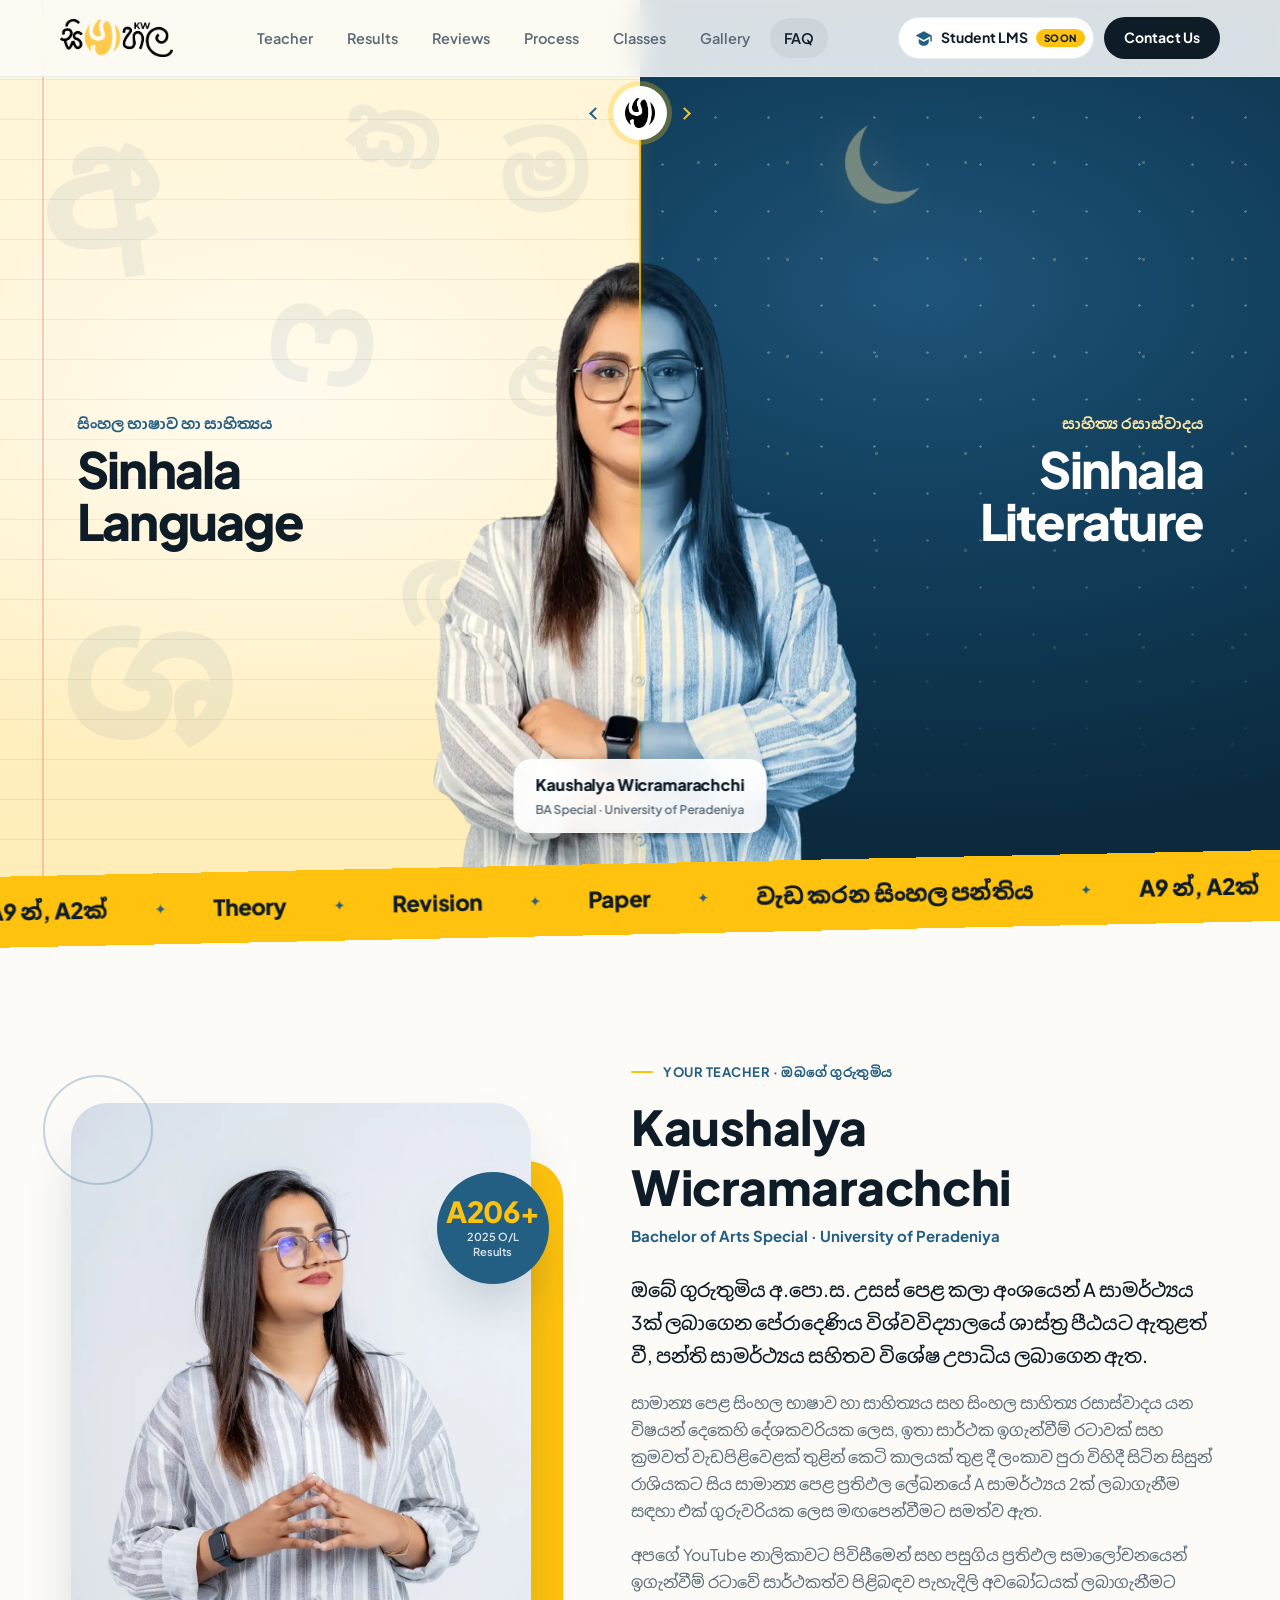
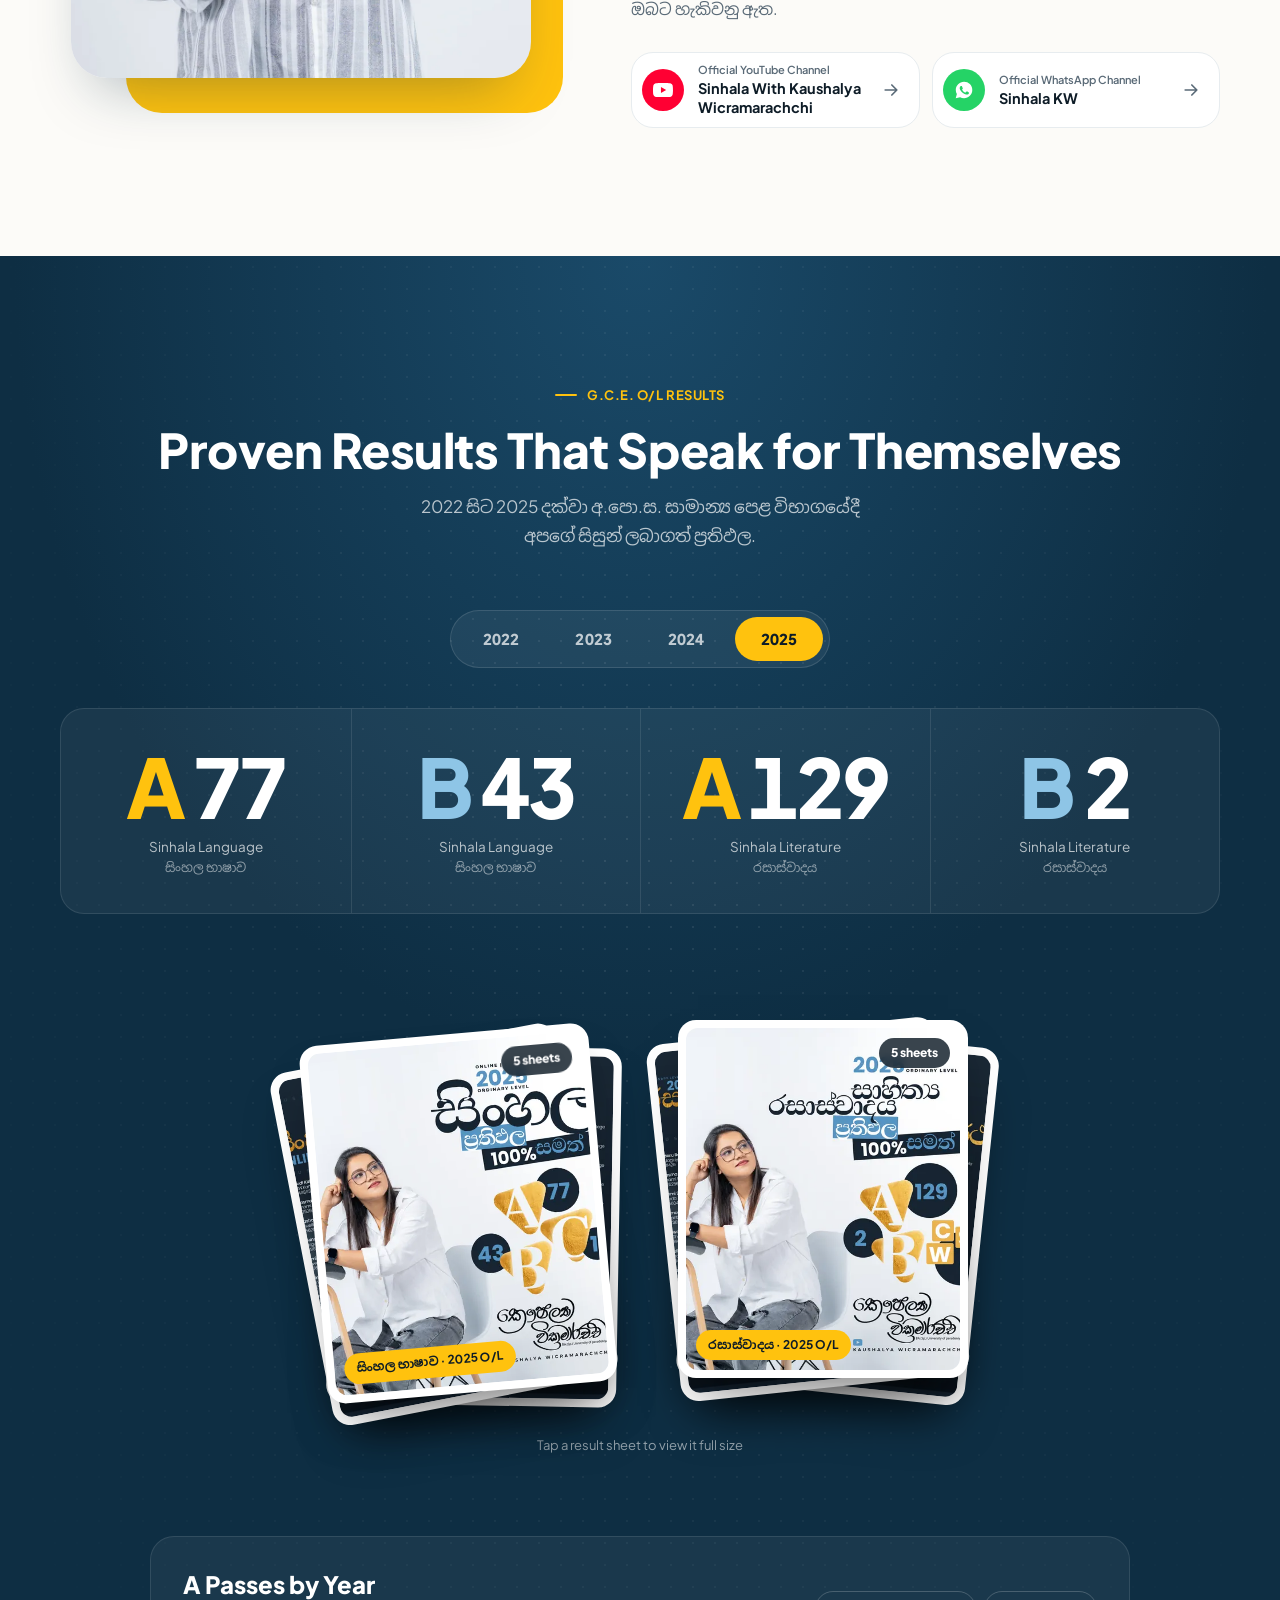
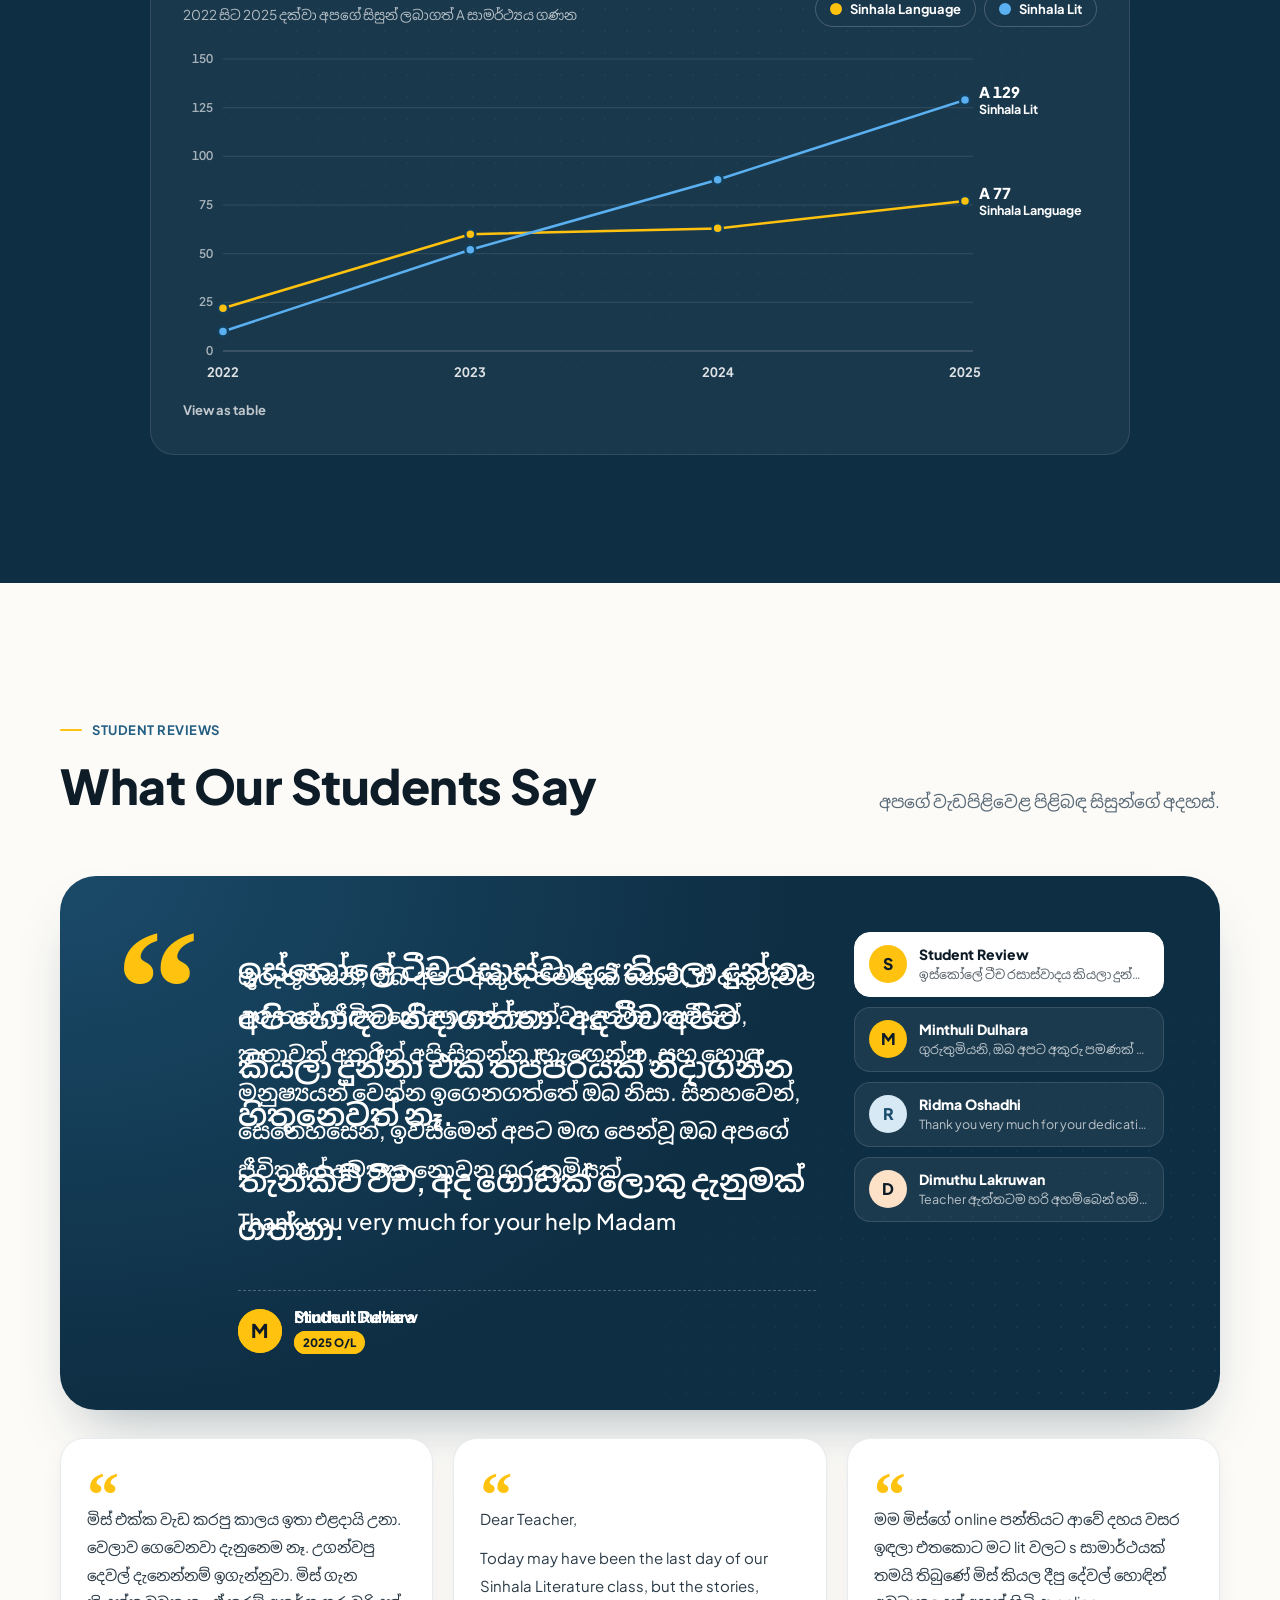
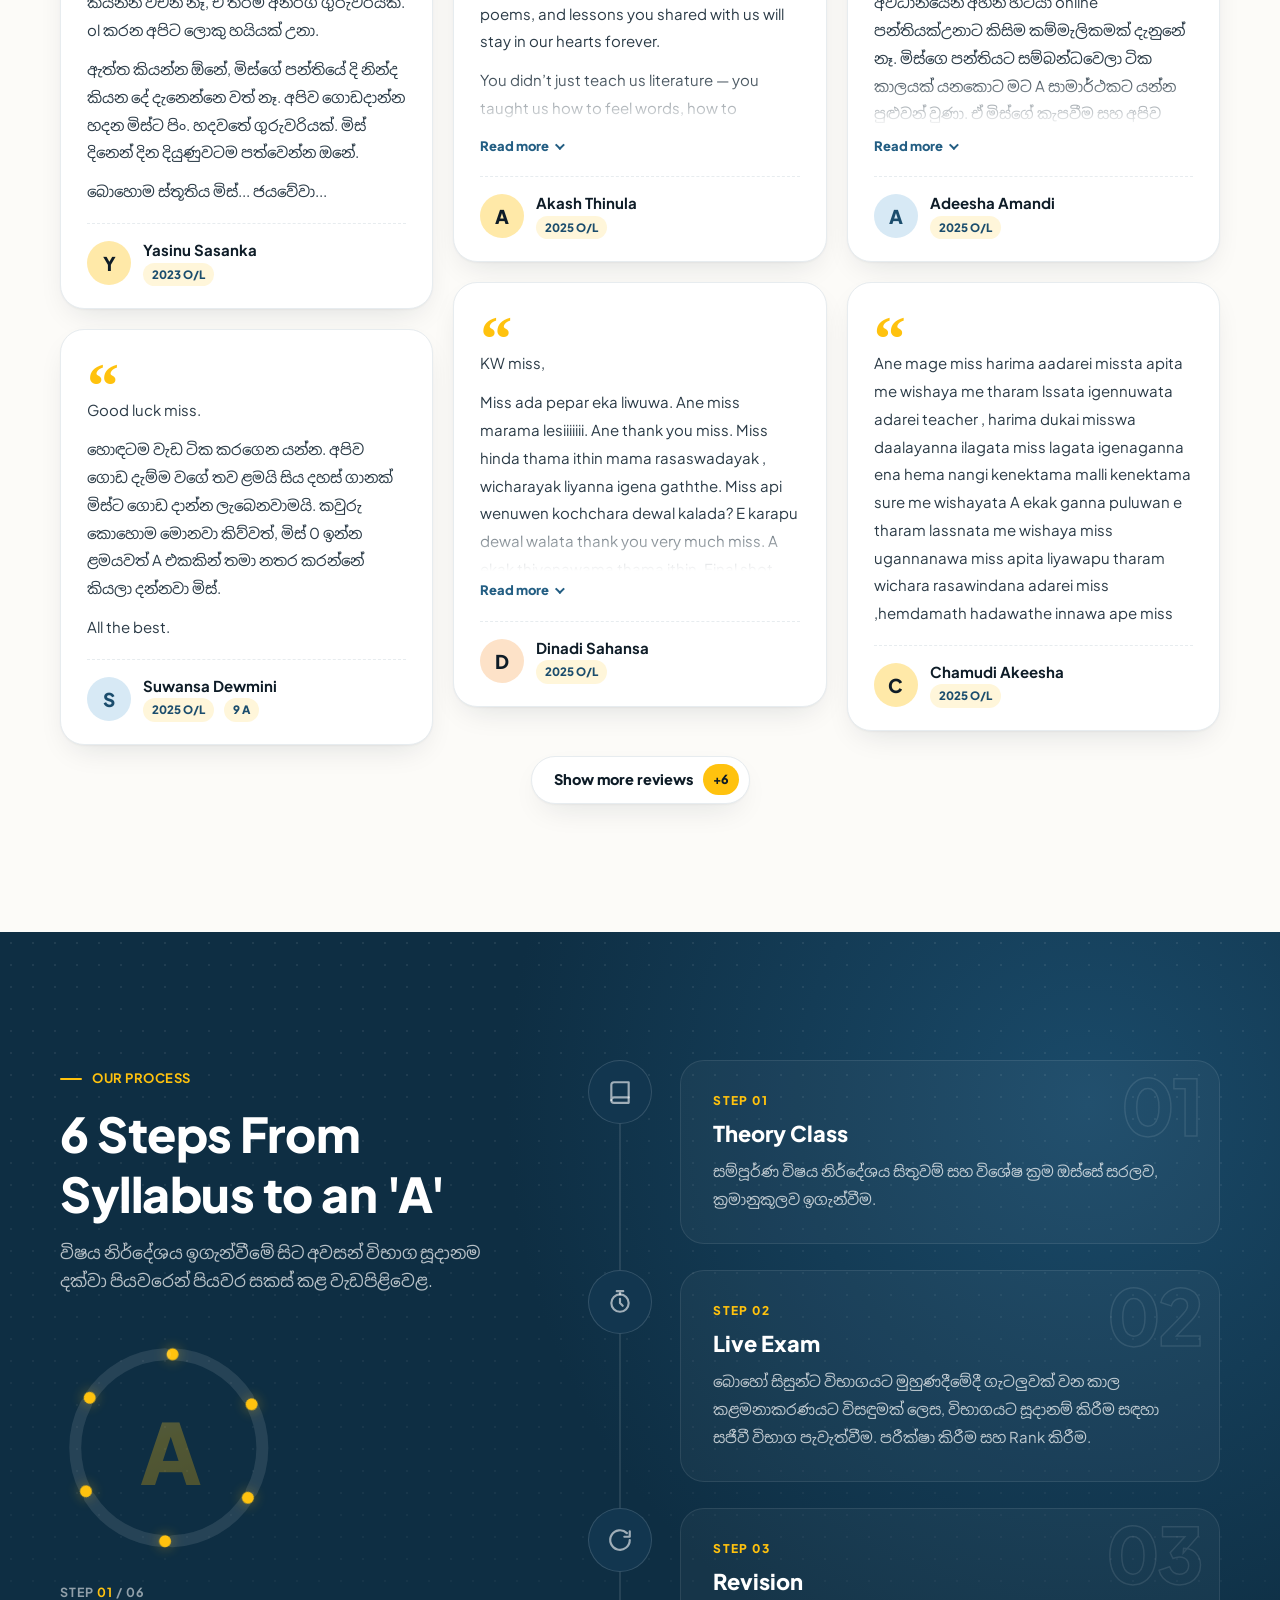
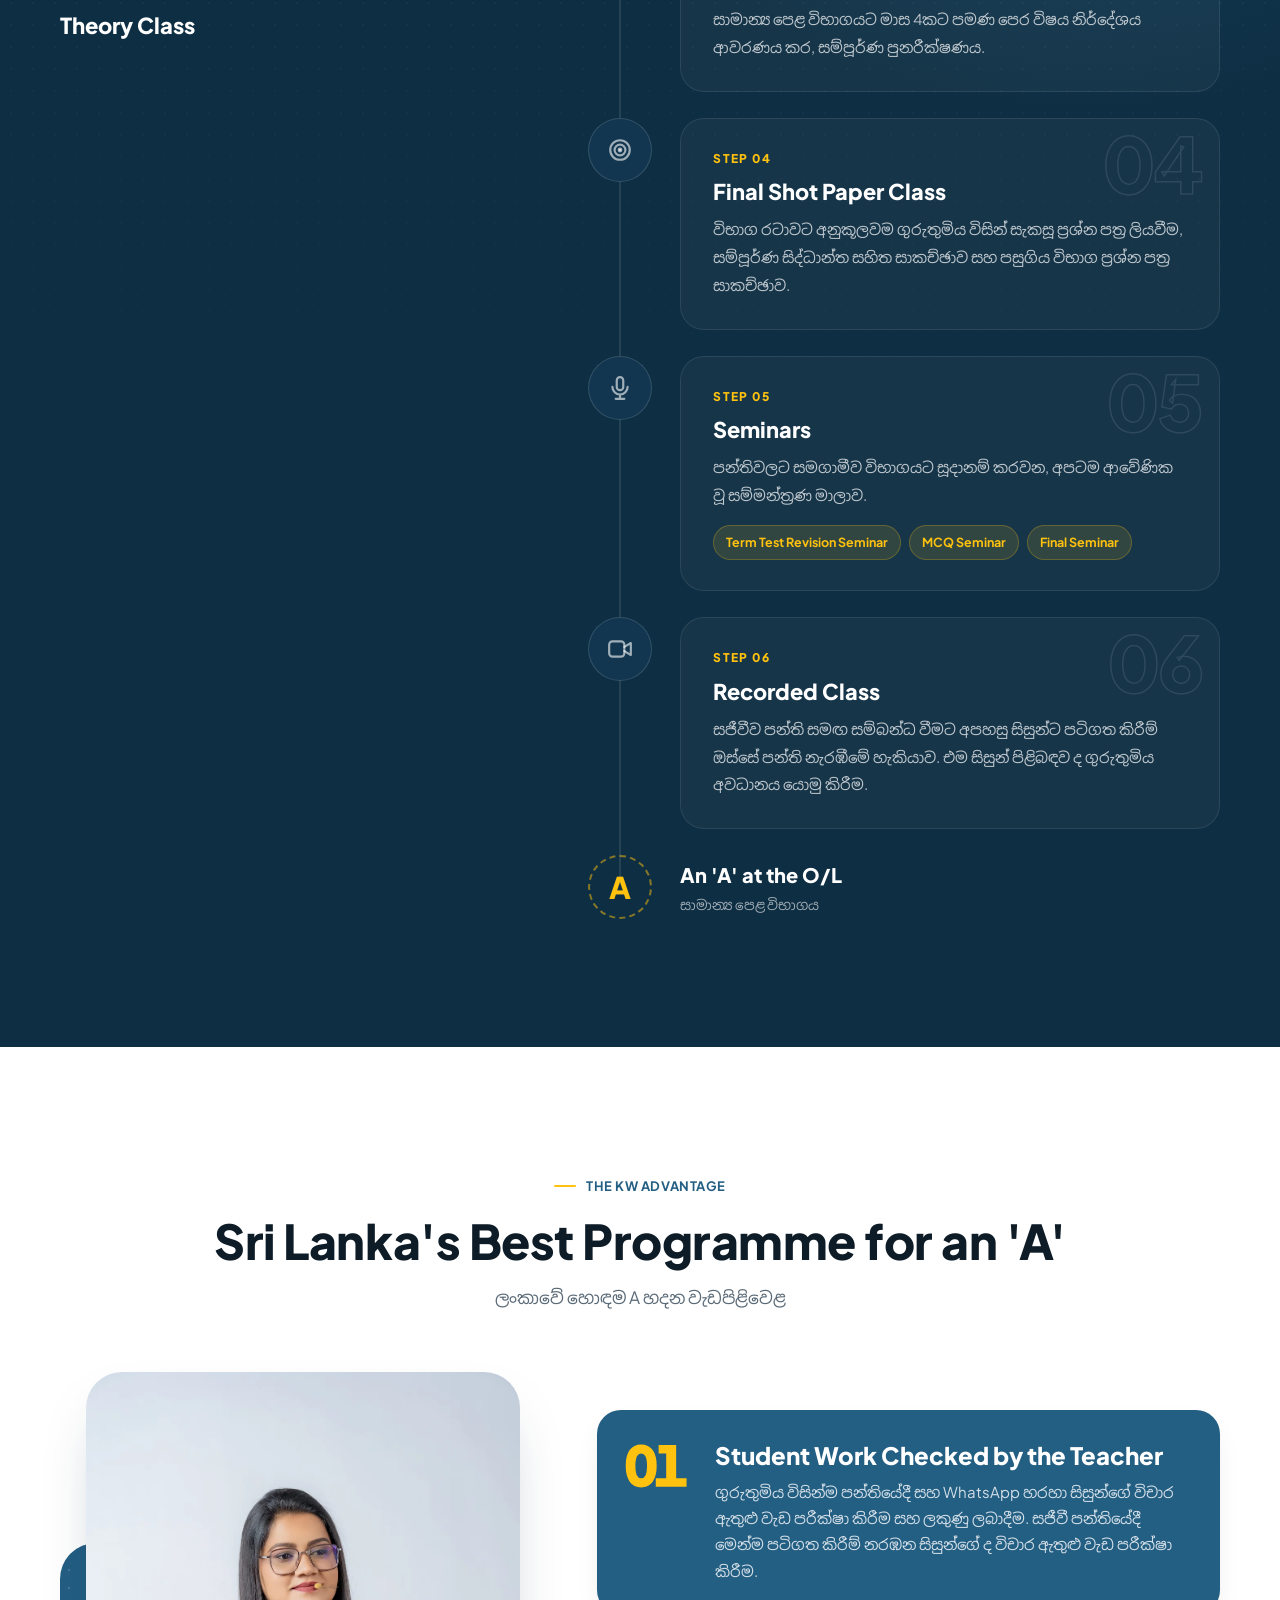
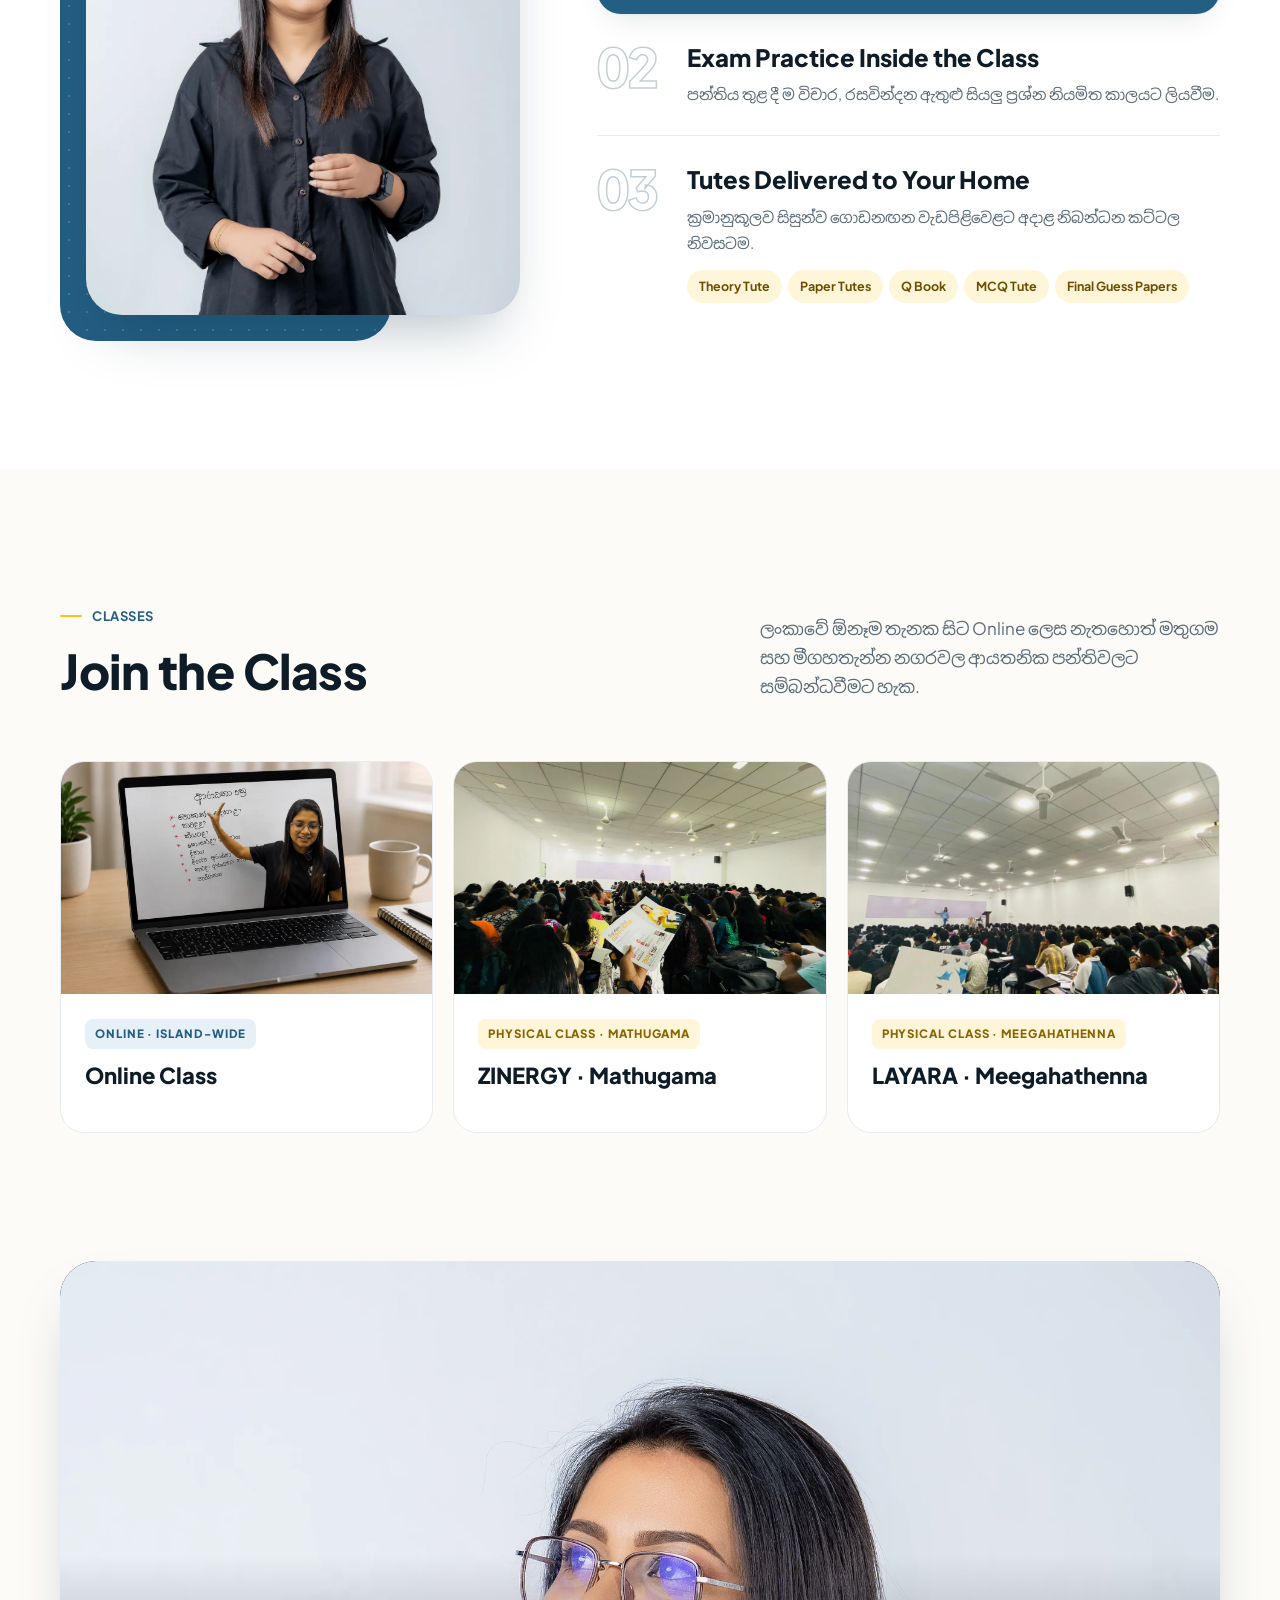
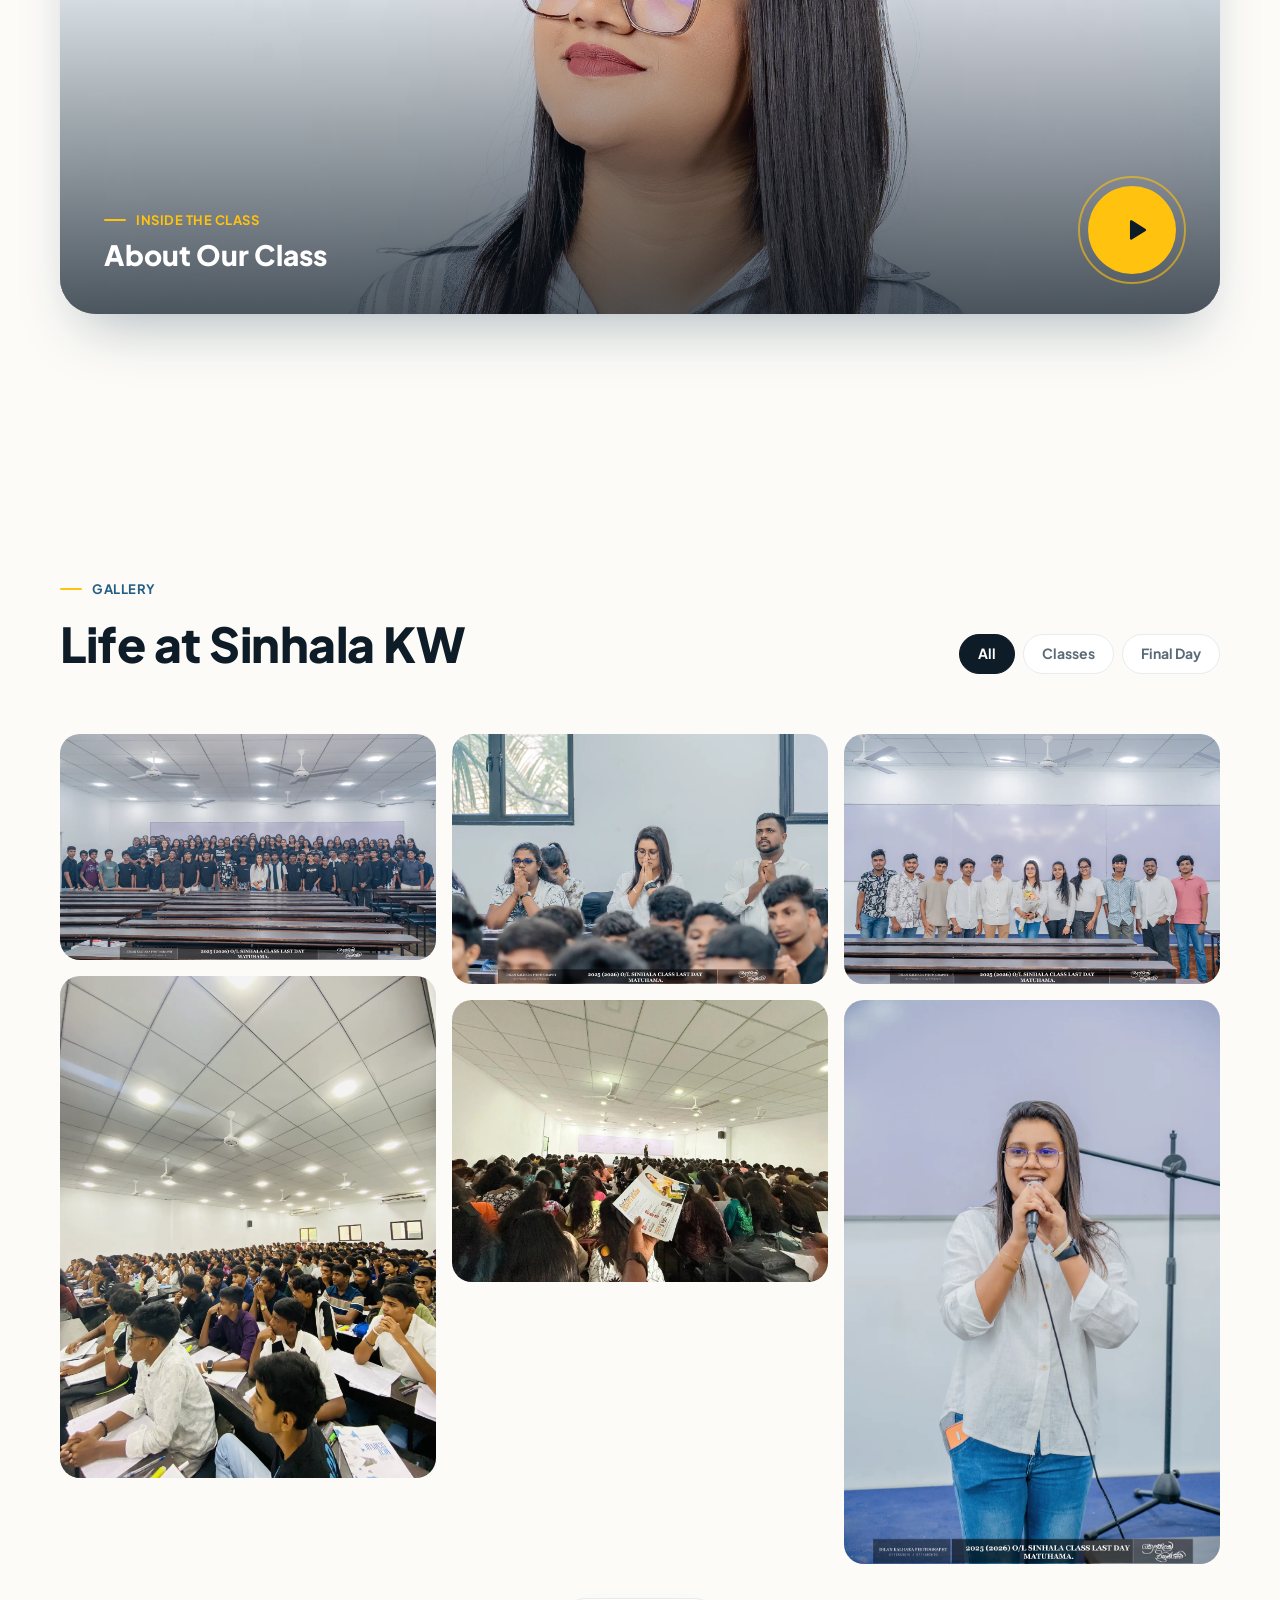
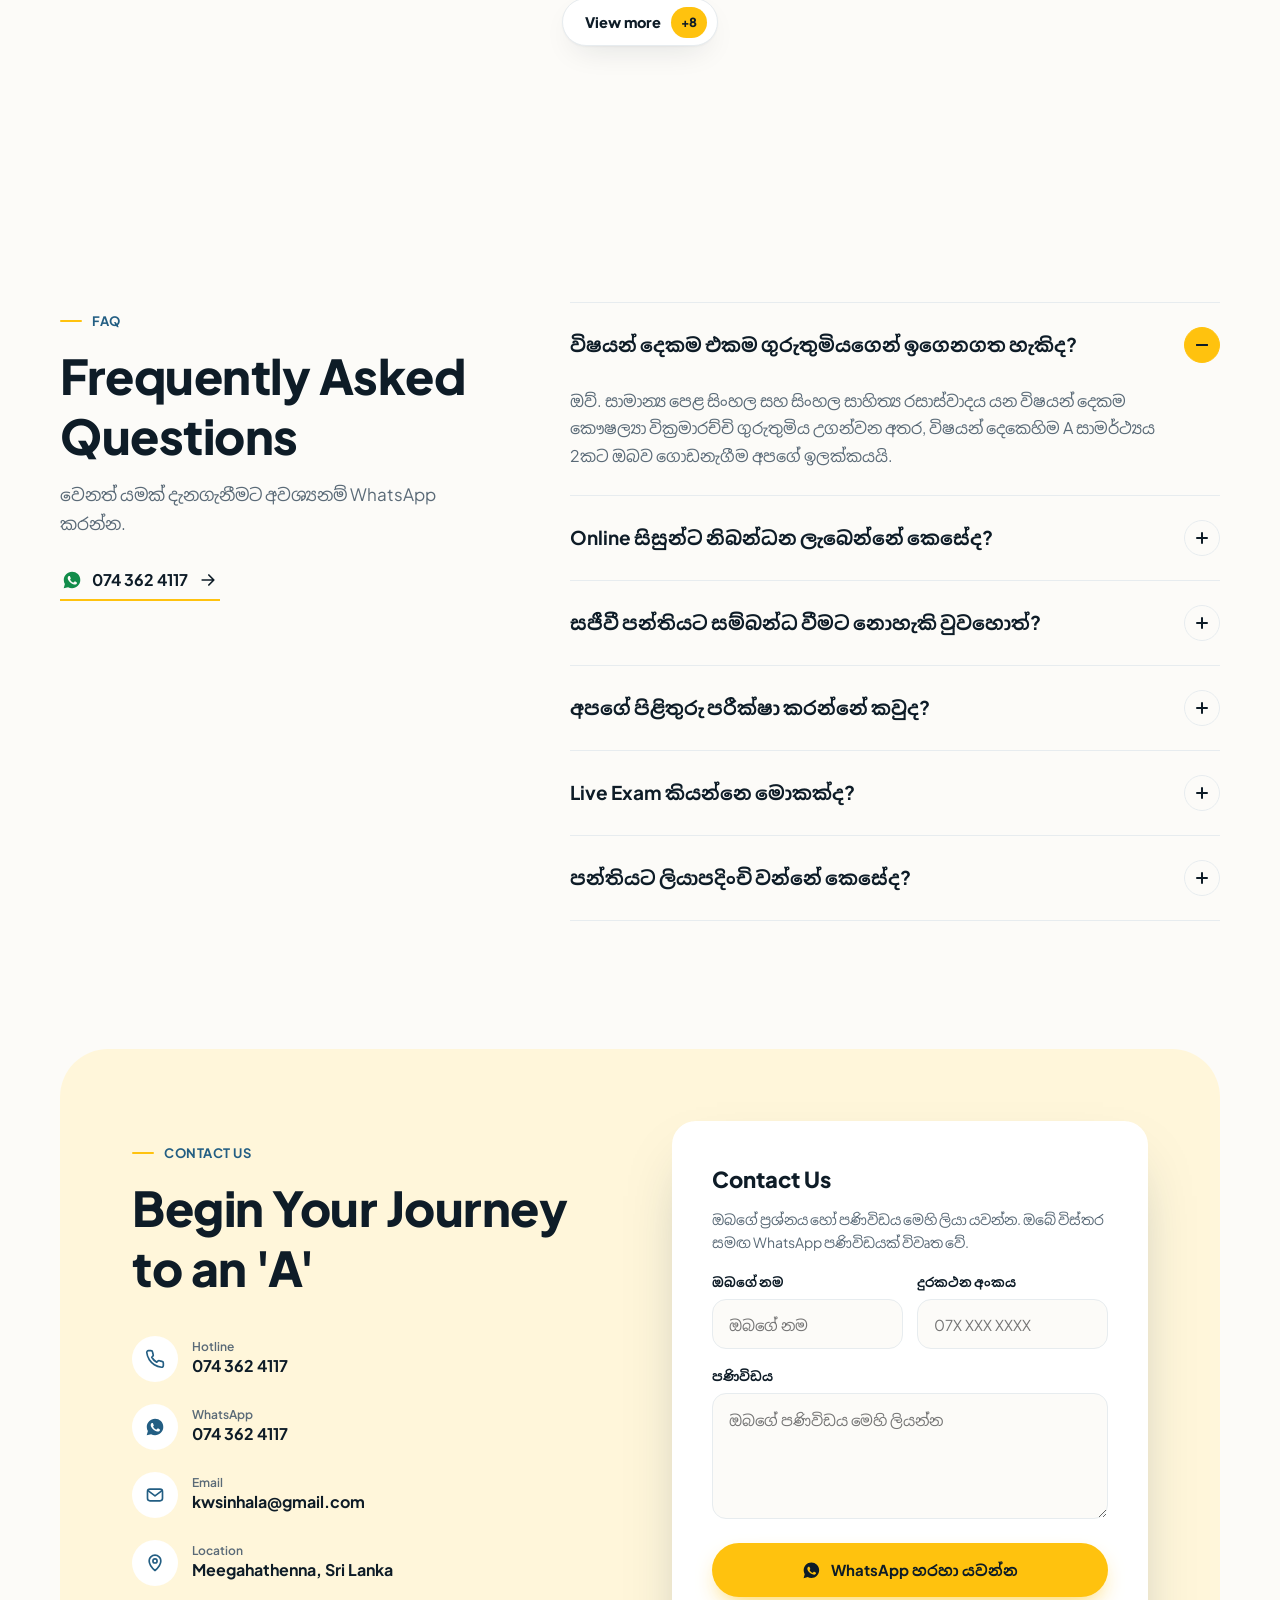
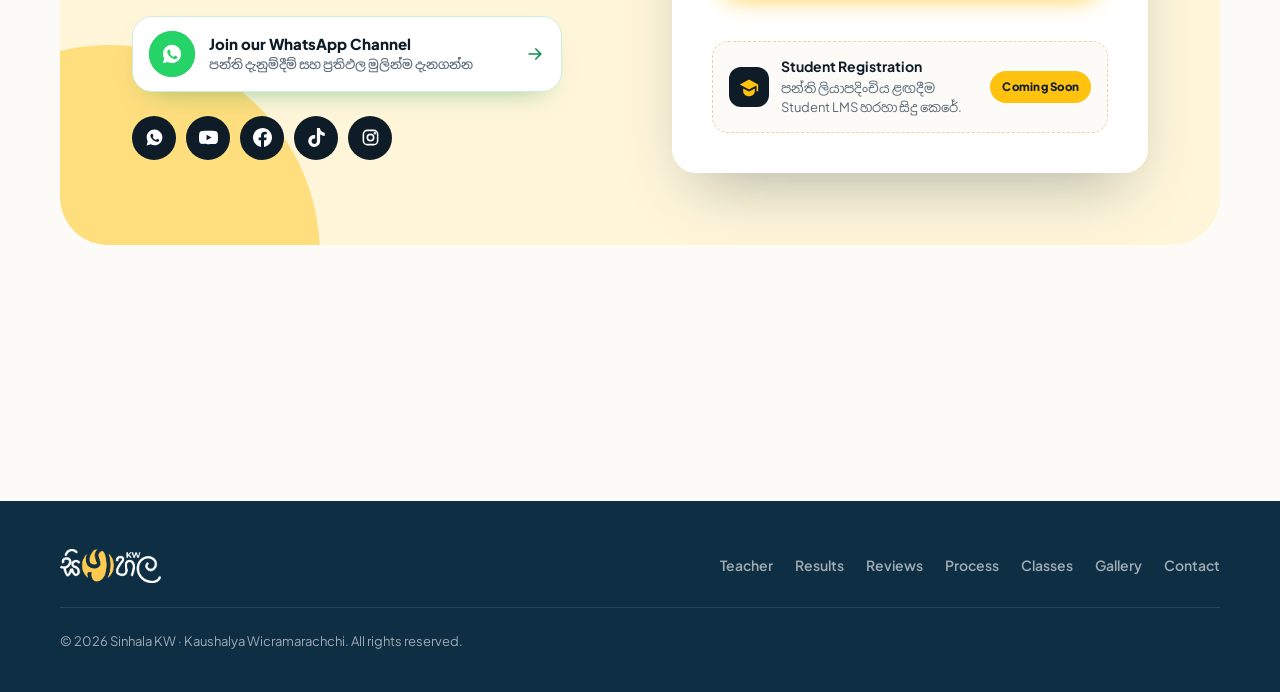
==== index.html @ ebb45afc "feat(about): YouTube and WhatsApp channel cards side by side" ====
<!DOCTYPE html>
<html lang="si">
<head>
  <meta charset="UTF-8">
  <meta name="viewport" content="width=device-width, initial-scale=1.0, viewport-fit=cover">
  <title>Sinhala KW | O/L Sinhala Language &amp; Literature · Kaushalya Wicramarachchi</title>
  <meta name="description" content="කෞෂල්‍යා වික්‍රමාරච්චි ගුරුතුමිය (BA Special, පේරාදෙණිය විශ්වවිද්‍යාලය) සමඟ සාමාන්‍ය පෙළ සිංහල භාෂාව හා සාහිත්‍යය සහ සිංහල සාහිත්‍ය රසාස්වාදය. වැඩ කරන සිංහල පන්තිය. Online, මතුගම සහ මීගහතැන්න.">
  <meta name="keywords" content="Sinhala KW, Kaushalya Wicramarachchi, O/L Sinhala, Sinhala Literature, සිංහල පන්ති, සාමාන්‍ය පෙළ සිංහල, සිංහල සාහිත්‍ය රසාස්වාදය, Online Sinhala class, Mathugama, Meegahathenna">
  <meta name="author" content="Kaushalya Wicramarachchi">
  <meta name="robots" content="index, follow, max-image-preview:large">
  <link rel="canonical" href="https://sinhalakw.lk/">
  <meta name="theme-color" content="#FFC20E">

  <!-- social sharing (Facebook, WhatsApp, LinkedIn, X) -->
  <meta property="og:type" content="website">
  <meta property="og:site_name" content="Sinhala KW">
  <meta property="og:locale" content="si_LK">
  <meta property="og:url" content="https://sinhalakw.lk/">
  <meta property="og:title" content="Sinhala KW | O/L Sinhala Language &amp; Literature">
  <meta property="og:description" content="සාමාන්‍ය පෙළ සිංහල භාෂාව හා සාහිත්‍යය සහ සිංහල සාහිත්‍ය රසාස්වාදය, එකම ගුරුතුමියකගෙන්. කෞෂල්‍යා වික්‍රමාරච්චි සමඟ වැඩ කරන සිංහල පන්තිය. Online, මතුගම සහ මීගහතැන්න.">
  <meta property="og:image" content="https://sinhalakw.lk/assets/og-image.jpg">
  <meta property="og:image:width" content="1200">
  <meta property="og:image:height" content="630">
  <meta property="og:image:alt" content="Kaushalya Wicramarachchi: Sinhala Language and Sinhala Literature, Sinhala KW">
  <meta name="twitter:card" content="summary_large_image">
  <meta name="twitter:title" content="Sinhala KW | O/L Sinhala Language &amp; Literature">
  <meta name="twitter:description" content="O/L Sinhala Language and Sinhala Literature with Kaushalya Wicramarachchi. Online, Mathugama and Meegahathenna.">
  <meta name="twitter:image" content="https://sinhalakw.lk/assets/og-image.jpg">

  <link rel="icon" type="image/png" sizes="32x32" href="assets/favicon-32.png">
  <link rel="icon" type="image/png" sizes="192x192" href="assets/favicon-192.png">
  <link rel="apple-touch-icon" href="assets/apple-touch-icon.png">

  <script type="application/ld+json">
  {
    "@context": "https://schema.org",
    "@graph": [
      {
        "@type": "EducationalOrganization",
        "@id": "https://sinhalakw.lk/#org",
        "name": "Sinhala KW",
        "alternateName": "සිංහල KW",
        "url": "https://sinhalakw.lk/",
        "logo": "https://sinhalakw.lk/assets/favicon-192.png",
        "image": "https://sinhalakw.lk/assets/og-image.jpg",
        "description": "G.C.E. O/L Sinhala Language & Literature and Sinhala Literature classes with Kaushalya Wicramarachchi. Online island-wide, and physical classes in Mathugama and Meegahathenna.",
        "telephone": "+94743624117",
        "email": "kwsinhala@gmail.com",
        "address": { "@type": "PostalAddress", "addressLocality": "Meegahathenna", "addressCountry": "LK" },
        "areaServed": "LK",
        "founder": { "@id": "https://sinhalakw.lk/#teacher" },
        "sameAs": [
          "https://youtube.com/@kaushalyawicramarachchi",
          "https://www.facebook.com/kaushalyawicramarachchisinhala",
          "https://www.tiktok.com/@kw_sinhala",
          "https://www.instagram.com/kaushalya_wicramarachchi_sin",
          "https://whatsapp.com/channel/0029VajTCfCADTOA3ZcOol3W"
        ]
      },
      {
        "@type": "Person",
        "@id": "https://sinhalakw.lk/#teacher",
        "name": "Kaushalya Wicramarachchi",
        "alternateName": "කෞෂල්‍යා වික්‍රමාරච්චි",
        "jobTitle": "Sinhala teacher",
        "alumniOf": { "@type": "CollegeOrUniversity", "name": "University of Peradeniya" },
        "worksFor": { "@id": "https://sinhalakw.lk/#org" },
        "image": "https://sinhalakw.lk/assets/optimized/teacher/teacher_about.webp"
      },
      {
        "@type": "WebSite",
        "@id": "https://sinhalakw.lk/#site",
        "url": "https://sinhalakw.lk/",
        "name": "Sinhala KW",
        "inLanguage": "si",
        "publisher": { "@id": "https://sinhalakw.lk/#org" }
      }
    ]
  }
  </script>

  <link rel="preconnect" href="https://fonts.googleapis.com">
  <link rel="preconnect" href="https://fonts.gstatic.com" crossorigin>
  <link href="https://fonts.googleapis.com/css2?family=Noto+Sans+Sinhala:wght@400;500;600;700;800;900&family=Plus+Jakarta+Sans:wght@400;500;600;700;800&display=swap" rel="stylesheet">
  <link rel="preload" as="image" href="assets/optimized/teacher/hero_split_lang.webp" imagesrcset="assets/optimized/teacher/hero_split_lang_540.webp 540w, assets/optimized/teacher/hero_split_lang.webp 829w" imagesizes="(max-width: 1080px) 62vw, 30vw">
  <link rel="stylesheet" href="css/styles.css">
  <script>document.documentElement.classList.add('js');</script>
</head>
<body class="hero-v2">

  <!-- Icon sprite -->
  <svg width="0" height="0" style="position:absolute" aria-hidden="true">
    <symbol id="i-wa" viewBox="0 0 24 24"><path fill="currentColor" d="M12.04 2C6.58 2 2.13 6.45 2.13 11.91c0 1.75.46 3.45 1.32 4.95L2.05 22l5.25-1.38a9.9 9.9 0 0 0 4.74 1.21c5.46 0 9.91-4.45 9.91-9.91 0-2.65-1.03-5.14-2.9-7.01A9.82 9.82 0 0 0 12.04 2Zm5.8 14.13c-.24.68-1.42 1.3-1.95 1.34-.5.05-.97.23-3.27-.68-2.77-1.09-4.52-3.92-4.66-4.1-.13-.18-1.11-1.48-1.11-2.82 0-1.34.7-2 .95-2.28.25-.27.54-.34.72-.34h.52c.17 0 .4-.06.62.48.24.56.79 1.92.86 2.06.07.14.11.3.02.48-.09.18-.14.3-.27.46-.14.16-.29.36-.41.48-.14.14-.28.29-.12.56.16.27.71 1.17 1.52 1.9 1.05.93 1.93 1.22 2.2 1.36.27.14.43.11.59-.07.16-.18.68-.79.86-1.07.18-.27.36-.23.61-.14.25.09 1.59.75 1.86.89.27.14.45.2.52.32.07.11.07.66-.17 1.33Z"/></symbol>
    <symbol id="i-yt" viewBox="0 0 24 24"><path fill="currentColor" d="M23.5 6.19a3.02 3.02 0 0 0-2.12-2.14C19.5 3.55 12 3.55 12 3.55s-7.5 0-9.38.5A3.02 3.02 0 0 0 .5 6.19C0 8.07 0 12 0 12s0 3.93.5 5.81a3.02 3.02 0 0 0 2.12 2.14c1.88.5 9.38.5 9.38.5s7.5 0 9.38-.5a3.02 3.02 0 0 0 2.12-2.14C24 15.93 24 12 24 12s0-3.93-.5-5.81ZM9.55 15.57V8.43L15.82 12l-6.27 3.57Z"/></symbol>
    <symbol id="i-fb" viewBox="0 0 24 24"><path fill="currentColor" d="M24 12.07C24 5.45 18.63.07 12 .07S0 5.45 0 12.07c0 5.99 4.39 10.95 10.13 11.85v-8.38H7.08v-3.47h3.05V9.43c0-3.01 1.79-4.67 4.53-4.67 1.31 0 2.69.24 2.69.24v2.95h-1.51c-1.49 0-1.96.93-1.96 1.87v2.25h3.33l-.53 3.47h-2.8v8.38C19.61 23.03 24 18.06 24 12.07Z"/></symbol>
    <symbol id="i-tt" viewBox="0 0 24 24"><path fill="currentColor" d="M12.53.02c1.31-.02 2.61-.01 3.91-.02.08 1.53.63 3.09 1.75 4.17 1.12 1.11 2.7 1.62 4.24 1.79v4.03a10.7 10.7 0 0 1-5.82-1.9c-.01 2.92.01 5.84-.02 8.75a7.64 7.64 0 0 1-1.35 3.94 7.45 7.45 0 0 1-5.91 3.21 7.29 7.29 0 0 1-4.08-1.03 7.55 7.55 0 0 1-3.65-5.71c-.02-.5-.03-1-.01-1.49a7.53 7.53 0 0 1 8.73-6.68c.02 1.48-.04 2.96-.04 4.44a3.43 3.43 0 0 0-4.38 2.12c-.21.51-.24 1.07-.14 1.61a3.44 3.44 0 0 0 6.27 1.26c.19-.33.4-.67.41-1.06.1-1.79.06-3.57.07-5.36.01-4.03-.01-8.05.02-12.07Z"/></symbol>
    <symbol id="i-ig" viewBox="0 0 24 24"><g fill="none" stroke="currentColor" stroke-width="2"><rect x="3" y="3" width="18" height="18" rx="5"/><circle cx="12" cy="12" r="4"/><circle cx="17.5" cy="6.5" r=".6" fill="currentColor"/></g></symbol>
    <symbol id="i-arrow" viewBox="0 0 24 24"><path fill="none" stroke="currentColor" stroke-width="2" stroke-linecap="round" stroke-linejoin="round" d="M5 12h14M13 6l6 6-6 6"/></symbol>
    <symbol id="i-check" viewBox="0 0 24 24"><path fill="none" stroke="currentColor" stroke-width="2.4" stroke-linecap="round" stroke-linejoin="round" d="m5 12.5 4.5 4.5L19 7.5"/></symbol>
    <symbol id="i-play" viewBox="0 0 24 24"><path fill="currentColor" d="M8 5.14v13.72a1 1 0 0 0 1.52.85l11.03-6.86a1 1 0 0 0 0-1.7L9.52 4.29A1 1 0 0 0 8 5.14Z"/></symbol>
    <symbol id="i-mail" viewBox="0 0 24 24"><g fill="none" stroke="currentColor" stroke-width="2" stroke-linecap="round" stroke-linejoin="round"><rect x="3" y="5" width="18" height="14" rx="3"/><path d="m4 7 8 6 8-6"/></g></symbol>
    <symbol id="i-pin" viewBox="0 0 24 24"><g fill="none" stroke="currentColor" stroke-width="2" stroke-linecap="round" stroke-linejoin="round"><path d="M12 21s-7-6.1-7-11.5a7 7 0 0 1 14 0C19 14.9 12 21 12 21Z"/><circle cx="12" cy="9.5" r="2.5"/></g></symbol>
    <symbol id="i-phone" viewBox="0 0 24 24"><path fill="none" stroke="currentColor" stroke-width="2" stroke-linecap="round" stroke-linejoin="round" d="M22 16.92v3a2 2 0 0 1-2.18 2 19.8 19.8 0 0 1-8.63-3.07 19.5 19.5 0 0 1-6-6A19.8 19.8 0 0 1 2.12 4.18 2 2 0 0 1 4.11 2h3a2 2 0 0 1 2 1.72c.13.96.36 1.9.7 2.81a2 2 0 0 1-.45 2.11L8.09 9.91a16 16 0 0 0 6 6l1.27-1.27a2 2 0 0 1 2.11-.45c.91.34 1.85.57 2.81.7A2 2 0 0 1 22 16.92Z"/></symbol>
    <symbol id="i-close" viewBox="0 0 24 24"><path fill="none" stroke="currentColor" stroke-width="2" stroke-linecap="round" d="M6 6l12 12M18 6 6 18"/></symbol>
    <symbol id="i-left" viewBox="0 0 24 24"><path fill="none" stroke="currentColor" stroke-width="2" stroke-linecap="round" stroke-linejoin="round" d="m15 6-6 6 6 6"/></symbol>
    <symbol id="i-right" viewBox="0 0 24 24"><path fill="none" stroke="currentColor" stroke-width="2" stroke-linecap="round" stroke-linejoin="round" d="m9 6 6 6-6 6"/></symbol>
    <symbol id="i-rotate" viewBox="0 0 24 24"><g fill="none" stroke="currentColor" stroke-width="2" stroke-linecap="round" stroke-linejoin="round"><path d="M21 12a9 9 0 1 1-2.64-6.36"/><path d="M21 4v5h-5"/></g></symbol>
    <symbol id="i-sliders" viewBox="0 0 24 24"><g fill="none" stroke="currentColor" stroke-width="2" stroke-linecap="round"><path d="M4 7h9M19 7h1M4 17h3M13 17h7"/><circle cx="16" cy="7" r="2.5"/><circle cx="10" cy="17" r="2.5"/></g></symbol>
    <symbol id="i-clock" viewBox="0 0 24 24"><g fill="none" stroke="currentColor" stroke-width="2" stroke-linecap="round" stroke-linejoin="round"><circle cx="12" cy="13" r="8"/><path d="M12 9v4l2.5 2.5M9 2h6M12 2v3"/></g></symbol>
    <symbol id="i-target" viewBox="0 0 24 24"><g fill="none" stroke="currentColor" stroke-width="2" stroke-linecap="round" stroke-linejoin="round"><circle cx="12" cy="12" r="9"/><circle cx="12" cy="12" r="5"/><circle cx="12" cy="12" r="1.2" fill="currentColor"/></g></symbol>
    <symbol id="i-mic" viewBox="0 0 24 24"><g fill="none" stroke="currentColor" stroke-width="2" stroke-linecap="round" stroke-linejoin="round"><rect x="9" y="2" width="6" height="12" rx="3"/><path d="M5 11a7 7 0 0 0 14 0M12 18v4M8 22h8"/></g></symbol>
    <symbol id="i-spark" viewBox="0 0 24 24"><path fill="currentColor" d="M12 0c.6 6.4 5.6 11.4 12 12-6.4.6-11.4 5.6-12 12-.6-6.4-5.6-11.4-12-12C6.4 11.4 11.4 6.4 12 0Z"/></symbol>
    <symbol id="i-lms" viewBox="0 0 24 24"><path fill="currentColor" d="M12 3L1 9l11 6 9-4.91V17h2V9L12 3zm0 14.5l-7-3.82V17c0 3.31 3.13 6 7 6s7-2.69 7-6v-3.32l-7 3.82z"/></symbol>
    <symbol id="i-video" viewBox="0 0 24 24"><g fill="none" stroke="currentColor" stroke-width="2" stroke-linecap="round" stroke-linejoin="round"><rect x="2" y="5" width="14" height="14" rx="3"/><path d="m16 10 6-3.5v11L16 14"/></g></symbol>
    <symbol id="i-trophy" viewBox="0 0 24 24"><g fill="none" stroke="currentColor" stroke-width="2" stroke-linecap="round" stroke-linejoin="round"><path d="M7 4h10v5a5 5 0 0 1-10 0V4Z"/><path d="M17 5h3v2a3 3 0 0 1-3 3M7 5H4v2a3 3 0 0 0 3 3M12 14v4M8 21h8M9 18h6"/></g></symbol>
    <symbol id="i-pen" viewBox="0 0 24 24"><g fill="none" stroke="currentColor" stroke-width="2" stroke-linecap="round" stroke-linejoin="round"><path d="M12 20h9"/><path d="M16.5 3.5a2.12 2.12 0 0 1 3 3L7 19l-4 1 1-4 12.5-12.5Z"/></g></symbol>
    <symbol id="i-book" viewBox="0 0 24 24"><g fill="none" stroke="currentColor" stroke-width="2" stroke-linecap="round" stroke-linejoin="round"><path d="M4 19.5A2.5 2.5 0 0 1 6.5 17H20V3H6.5A2.5 2.5 0 0 0 4 5.5v14Z"/><path d="M4 19.5A2.5 2.5 0 0 0 6.5 22H20v-5"/></g></symbol>
    <symbol id="i-send" viewBox="0 0 24 24"><path fill="none" stroke="currentColor" stroke-width="2" stroke-linecap="round" stroke-linejoin="round" d="M21.5 2.5 10.5 13.5M21.5 2.5l-7 19-4-8-8-4 19-7Z"/></symbol>
    <symbol id="i-bell" viewBox="0 0 24 24"><g fill="none" stroke="currentColor" stroke-width="2" stroke-linecap="round" stroke-linejoin="round"><path d="M6 8a6 6 0 0 1 12 0c0 7 3 9 3 9H3s3-2 3-9"/><path d="M10.3 21a1.94 1.94 0 0 0 3.4 0"/></g></symbol>
  </svg>

  <!-- ============ HEADER ============ -->
  <header class="site-header" id="siteHeader">
    <div class="container header-inner">
      <a href="#home" class="brand" aria-label="Sinhala KW home">
        <img src="assets/logos/tight_logo_b.png" alt="Sinhala KW" width="140" height="40">
      </a>

      <nav class="nav" aria-label="Main">
        <a href="#about">Teacher</a>
        <a href="#results">Results</a>
        <a href="#reviews">Reviews</a>
        <a href="#process">Process</a>
        <a href="#classes">Classes</a>
        <a href="#gallery">Gallery</a>
        <a href="#faq">FAQ</a>
      </nav>

      <div class="header-actions">
        <button type="button" class="btn btn-outline btn-sm lms-header-btn hide-sm" data-lms-trigger aria-haspopup="dialog"><svg class="ic" aria-hidden="true"><use href="#i-lms"/></svg><span>Student LMS</span><em class="soon-tag">Soon</em></button>
        <a href="#contact" class="btn btn-dark btn-sm hide-sm">Contact Us</a>
        <button class="menu-btn" id="menuBtn" type="button" aria-label="Open menu" aria-expanded="false" aria-controls="mobileMenu">
          <span></span><span></span>
        </button>
      </div>
    </div>
  </header>

  <!-- Mobile menu -->
  <div class="mobile-menu" id="mobileMenu" aria-hidden="true">
    <nav class="mobile-nav" aria-label="Mobile">
      <a href="#about">Teacher</a>
      <a href="#results">Results</a>
      <a href="#reviews">Reviews</a>
      <a href="#process">Process</a>
      <a href="#classes">Classes</a>
      <a href="#gallery">Gallery</a>
      <a href="#faq">FAQ</a>
      <a href="#contact">Contact Us</a>
    </nav>
    <div class="mobile-menu-foot">
      <a href="tel:+94743624117" class="btn btn-dark btn-block"><svg class="ic" aria-hidden="true"><use href="#i-phone"/></svg><span>Hotline · 074 362 4117</span></a>
      <button type="button" class="btn btn-primary btn-block" data-lms-trigger aria-haspopup="dialog">
        <svg class="ic" aria-hidden="true"><use href="#i-lms"/></svg><span>Student LMS · Coming Soon</span>
      </button>
    </div>
  </div>

  <main>
    <!-- ============ HERO ============ -->
    <section class="hero" id="home" data-hero="v2">
      <h1 class="sr-only">Sinhala KW · O/L Sinhala Language &amp; Literature and Sinhala Literature · Kaushalya Wicramarachchi</h1>

      <!-- V2 · split portrait: Sinhala Language (left) | Sinhala Literature (right) -->
      <div class="hv2" id="hsplit" data-side="">
        <div class="hs-stage" role="img" aria-label="කෞෂල්‍යා වික්‍රමාරච්චි ගුරුතුමිය">
          <!-- Language world: an exercise-book page -->
          <div class="hs-world hs-w-lang">
            <div class="hs-page"></div>
            <div class="hs-glyphs">
          <span style="--x:3%;--y:11%;--s:170;--r:-8deg;--i:0">අ</span>
          <span style="--x:27%;--y:9%;--s:96;--r:10deg;--i:1">ක</span>
          <span style="--x:5%;--y:64%;--s:190;--r:6deg;--i:2">ශ</span>
          <span style="--x:31%;--y:58%;--s:120;--r:-10deg;--i:3">ඥ</span>
          <span style="--x:40%;--y:36%;--s:84;--r:12deg;--i:4">ළ</span>
          <span style="--x:39%;--y:13%;--s:108;--r:-4deg;--i:5">ම</span>
          <span style="--x:21%;--y:30%;--s:130;--r:8deg;--i:6">ෆ</span>
            </div>
            <ul class="hs-words">
          <li style="--x:9%;--y:18%;--r:-4deg;--i:0">විචාර</li>
          <li style="--x:25%;--y:23%;--r:4deg;--i:1">සන්ධි</li>
          <li style="--x:13%;--y:31%;--r:-2deg;--i:2">සාරාංශකරණය</li>
          <li style="--x:9%;--y:74%;--r:3deg;--i:3">සමාස</li>
          <li style="--x:25%;--y:79%;--r:-4deg;--i:4">විභක්ති</li>
          <li style="--x:13%;--y:88%;--r:2deg;--i:5">රචනා</li>
            </ul>
            <img class="hs-photo" src="assets/optimized/teacher/hero_split_lang.webp" srcset="assets/optimized/teacher/hero_split_lang_540.webp 540w, assets/optimized/teacher/hero_split_lang.webp 829w" sizes="(max-width: 1080px) 62vw, 30vw" width="829" height="1380" alt="" fetchpriority="high" decoding="async">
          </div>
          <!-- Literature world: a moonlit night -->
          <div class="hs-world hs-w-lit">
            <div class="hs-night"><span class="hs-moon"></span></div>
            <svg class="hs-ink" viewBox="0 0 500 1000" preserveAspectRatio="none" focusable="false">
              <path pathLength="1" d="M10 330 C 130 280, 230 380, 350 330 S 470 290, 500 300"/>
              <path pathLength="1" d="M60 520 C 160 490, 260 560, 380 520 S 470 500, 500 505"/>
              <path pathLength="1" d="M0 690 C 140 640, 240 740, 360 690 S 480 650, 500 660"/>
            </svg>
            <ul class="hs-words">
          <li style="--x:91%;--y:18%;--r:4deg;--i:0">රසවින්දන</li>
          <li style="--x:76%;--y:23%;--r:-3deg;--i:1">නවකතා</li>
          <li style="--x:87%;--y:31%;--r:2deg;--i:2">කුස ජාතකය</li>
          <li style="--x:91%;--y:74%;--r:-4deg;--i:3">කෙටිකතා</li>
          <li style="--x:76%;--y:79%;--r:3deg;--i:4">වැලපීම</li>
          <li style="--x:87%;--y:88%;--r:-2deg;--i:5">පද්‍ය</li>
            </ul>
            <img class="hs-photo" src="assets/optimized/teacher/hero_split_lit.webp" srcset="assets/optimized/teacher/hero_split_lit_540.webp 540w, assets/optimized/teacher/hero_split_lit.webp 829w" sizes="(max-width: 1080px) 62vw, 30vw" width="829" height="1380" alt="" fetchpriority="high" decoding="async">
          </div>
          <div class="hs-seam"><span class="hs-knot"><i class="hs-chev l"></i><img src="assets/logos/tight_logo_icon_b.png" alt="" width="30" height="30"><i class="hs-chev r"></i></span></div>
          <div class="hs-name"><strong>Kaushalya Wicramarachchi</strong><span>BA Special · University of Peradeniya</span></div>
        </div>

        <div class="hs-copy hs-c-lang" data-side="lang">
          <p class="hs-sub" lang="si">සිංහල භාෂාව හා සාහිත්‍යය</p>
          <h2 class="hs-title">Sinhala Language</h2>        </div>
        <div class="hs-copy hs-c-lit" data-side="lit">
          <p class="hs-sub" lang="si">සාහිත්‍ය රසාස්වාදය</p>
          <h2 class="hs-title">Sinhala Literature</h2>        </div>
      </div>
    </section>

    <!-- ============ MARQUEE ============ -->
    <div class="marquee" aria-hidden="true">
      <div class="marquee-track">
        <span>A9 න්, A2ක්</span><i>✦</i><span>Theory</span><i>✦</i><span>Revision</span><i>✦</i><span>Paper</span><i>✦</i><span>වැඩ කරන සිංහල පන්තිය</span><i>✦</i><span>A9 න්, A2ක්</span><i>✦</i><span>Theory</span><i>✦</i><span>Revision</span><i>✦</i><span>Paper</span><i>✦</i><span>වැඩ කරන සිංහල පන්තිය</span><i>✦</i><span>A9 න්, A2ක්</span><i>✦</i><span>Theory</span><i>✦</i><span>Revision</span><i>✦</i><span>Paper</span><i>✦</i><span>වැඩ කරන සිංහල පන්තිය</span><i>✦</i>
        <span>A9 න්, A2ක්</span><i>✦</i><span>Theory</span><i>✦</i><span>Revision</span><i>✦</i><span>Paper</span><i>✦</i><span>වැඩ කරන සිංහල පන්තිය</span><i>✦</i><span>A9 න්, A2ක්</span><i>✦</i><span>Theory</span><i>✦</i><span>Revision</span><i>✦</i><span>Paper</span><i>✦</i><span>වැඩ කරන සිංහල පන්තිය</span><i>✦</i><span>A9 න්, A2ක්</span><i>✦</i><span>Theory</span><i>✦</i><span>Revision</span><i>✦</i><span>Paper</span><i>✦</i><span>වැඩ කරන සිංහල පන්තිය</span><i>✦</i>
      </div>
    </div>

    <!-- ============ ABOUT ============ -->
    <section class="section about" id="about">
      <div class="container about-grid">
        <div class="about-media reveal">
          <span class="about-block" aria-hidden="true"></span>
          <span class="about-ring" aria-hidden="true"></span>
          <img src="assets/optimized/teacher/teacher_about.webp" alt="කෞෂල්‍යා වික්‍රමාරච්චි ගුරුතුමිය" loading="lazy" width="1000" height="1250">
          <div class="about-stamp">
            <span class="stamp-big">A206+</span>
            <span class="stamp-small">2025 O/L<br>Results</span>
          </div>
        </div>

        <div class="about-copy">
          <span class="eyebrow reveal">YOUR TEACHER · ඔබගේ ගුරුතුමිය</span>
          <h2 class="h2 reveal">Kaushalya Wicramarachchi</h2>
          <p class="about-degree reveal">Bachelor of Arts Special · University of Peradeniya</p>
          <p class="lead reveal">ඔබේ ගුරුතුමිය අ.පො.ස. උසස් පෙළ කලා අංශයෙන් A සාමර්ථ්‍යය 3ක් ලබාගෙන පේරාදෙණිය විශ්වවිද්‍යාලයේ ශාස්ත්‍ර පීඨයට ඇතුළත් වී, පන්ති සාමර්ථ්‍යය සහිතව විශේෂ උපාධිය ලබාගෙන ඇත.</p>
          <p class="body reveal">සාමාන්‍ය පෙළ සිංහල භාෂාව හා සාහිත්‍යය සහ සිංහල සාහිත්‍ය රසාස්වාදය යන විෂයන් දෙකෙහි දේශකවරියක ලෙස, ඉතා සාර්ථක ඉගැන්වීම් රටාවක් සහ ක්‍රමවත් වැඩපිළිවෙළක් තුළින් කෙටි කාලයක් තුළ දී ලංකාව පුරා විහිදී සිටින සිසුන් රාශියකට සිය සාමාන්‍ය පෙළ ප්‍රතිඵල ලේඛනයේ A සාමර්ථ්‍යය 2ක් ලබාගැනීම සඳහා එක් ගුරුවරියක ලෙස මඟපෙන්වීමට සමත්ව ඇත.</p>
          <p class="body reveal">අපගේ YouTube නාලිකාවට පිවිසීමෙන් සහ පසුගිය ප්‍රතිඵල සමාලෝචනයෙන් ඉගැන්වීම් රටාවේ සාර්ථකත්ව පිළිබඳව පැහැදිලි අවබෝධයක් ලබාගැනීමට ඔබට හැකිවනු ඇත.</p>

          <div class="about-links reveal">
            <a href="https://youtube.com/@kaushalyawicramarachchi" target="_blank" rel="noopener" class="yt-link">
              <span class="yt-ic"><svg class="ic" aria-hidden="true"><use href="#i-yt"/></svg></span>
              <span><small>Official YouTube Channel</small><strong>Sinhala With Kaushalya Wicramarachchi</strong></span>
              <svg class="ic arrow" aria-hidden="true"><use href="#i-arrow"/></svg>
            </a>
            <a href="https://whatsapp.com/channel/0029VajTCfCADTOA3ZcOol3W" target="_blank" rel="noopener" class="yt-link wa-link">
              <span class="yt-ic"><svg class="ic" aria-hidden="true"><use href="#i-wa"/></svg></span>
              <span><small>Official WhatsApp Channel</small><strong>Sinhala KW</strong></span>
              <svg class="ic arrow" aria-hidden="true"><use href="#i-arrow"/></svg>
            </a>
          </div>
        </div>
      </div>
    </section>

    <!-- ============ RESULTS ============ -->
    <section class="section results" id="results">
      <div class="results-bg" aria-hidden="true"></div>
      <div class="container">
        <div class="section-head center">
          <span class="eyebrow on-dark reveal">G.C.E. O/L RESULTS</span>
          <h2 class="h2 on-dark reveal">Proven Results That Speak for Themselves</h2>
          <p class="sub on-dark reveal">2022 සිට 2025 දක්වා අ.පො.ස. සාමාන්‍ය පෙළ විභාගයේදී අපගේ සිසුන් ලබාගත් ප්‍රතිඵල.</p>
        </div>

        <div class="year-tabs reveal" role="tablist" aria-label="Results by year">
          <button class="year-tab" type="button" role="tab" id="yt-2022" aria-controls="yp-2022" aria-selected="false" tabindex="-1">2022</button>
          <button class="year-tab" type="button" role="tab" id="yt-2023" aria-controls="yp-2023" aria-selected="false" tabindex="-1">2023</button>
          <button class="year-tab" type="button" role="tab" id="yt-2024" aria-controls="yp-2024" aria-selected="false" tabindex="-1">2024</button>
          <button class="year-tab is-active" type="button" role="tab" id="yt-2025" aria-controls="yp-2025" aria-selected="true">2025</button>
        </div>

        <div class="year-panel is-hidden" id="yp-2022" role="tabpanel" aria-labelledby="yt-2022">
          <div class="stats reveal">
            <div class="stat">
              <div class="stat-num"><em>A</em><span class="count" data-to="22">22</span></div>
              <div class="stat-label">Sinhala Language<span>සිංහල භාෂාව</span></div>
            </div>
            <div class="stat">
              <div class="stat-num"><em class="b">B</em><span class="count" data-to="9">9</span></div>
              <div class="stat-label">Sinhala Language<span>සිංහල භාෂාව</span></div>
            </div>
            <div class="stat">
              <div class="stat-num"><em>A</em><span class="count" data-to="10">10</span></div>
              <div class="stat-label">Sinhala Literature<span>රසාස්වාදය</span></div>
            </div>
            <div class="stat">
              <div class="stat-num"><em class="b">B</em><span class="count" data-to="4">4</span></div>
              <div class="stat-label">Sinhala Literature<span>රසාස්වාදය</span></div>
            </div>
          </div>
          <div class="sheets sheets-sets">
            <button class="sheet sheet-set reveal" type="button" data-lightbox="r2022-lang" data-src="assets/optimized/results/result_sinhala_ab.webp" data-caption="2022 O/L · සිංහල භාෂාව · A 22 සහ B 9">
              <span class="set-page p2" aria-hidden="true"><img src="assets/optimized/results/result_sinhala_b_thumb.webp" alt="" loading="lazy"></span>
              <span class="set-page p1" aria-hidden="true"><img src="assets/optimized/results/result_sinhala_a_thumb.webp" alt="" loading="lazy"></span>
              <span class="set-face"><img src="assets/optimized/results/result_sinhala_ab_thumb.webp" alt="2022 සාමාන්‍ය පෙළ සිංහල ප්‍රතිඵල ලේඛනය, A 22 සහ B 9" loading="lazy"><span class="sheet-tag">සිංහල භාෂාව<span class="tag-year"> · 2022 O/L</span></span><span class="sheet-more">3 sheets</span></span>
            </button>
            <button class="sheet sheet-extra" type="button" tabindex="-1" aria-hidden="true" data-lightbox="r2022-lang" data-src="assets/optimized/results/result_sinhala_a.webp" data-caption="2022 O/L · සිංහල භාෂාව · A සාමර්ථ්‍යය 22"><img src="assets/optimized/results/result_sinhala_a_thumb.webp" alt="2022 සාමාන්‍ය පෙළ සිංහල ප්‍රතිඵල ලේඛනය, A සාමර්ථ්‍යය 22" loading="lazy"></button>
            <button class="sheet sheet-extra" type="button" tabindex="-1" aria-hidden="true" data-lightbox="r2022-lang" data-src="assets/optimized/results/result_sinhala_b.webp" data-caption="2022 O/L · සිංහල භාෂාව · B සාමර්ථ්‍යය 9"><img src="assets/optimized/results/result_sinhala_b_thumb.webp" alt="2022 සාමාන්‍ය පෙළ සිංහල ප්‍රතිඵල ලේඛනය, B සාමර්ථ්‍යය 9" loading="lazy"></button>
            <button class="sheet sheet-set reveal" type="button" data-lightbox="r2022-lit" data-src="assets/optimized/results/result_rasawadaya_ab.webp" data-caption="2022 O/L · රසාස්වාදය · A 10 සහ B 4">
              <span class="set-face"><img src="assets/optimized/results/result_rasawadaya_ab_thumb.webp" alt="2022 සාමාන්‍ය පෙළ රසාස්වාදය ප්‍රතිඵල ලේඛනය, A 10 සහ B 4" loading="lazy"><span class="sheet-tag">රසාස්වාදය<span class="tag-year"> · 2022 O/L</span></span><span class="sheet-more">1 sheet</span></span>
            </button>
          </div>
        </div>

        <div class="year-panel is-hidden" id="yp-2023" role="tabpanel" aria-labelledby="yt-2023">
          <div class="stats reveal">
              <div class="stat">
                <div class="stat-num"><em>A</em><span class="count" data-to="60">60</span></div>
                <div class="stat-label">Sinhala Language<span>සිංහල භාෂාව</span></div>
              </div>
              <div class="stat">
                <div class="stat-num"><em class="b">B</em><span class="count" data-to="15">15</span></div>
                <div class="stat-label">Sinhala Language<span>සිංහල භාෂාව</span></div>
              </div>
              <div class="stat">
                <div class="stat-num"><em>A</em><span class="count" data-to="52">52</span></div>
                <div class="stat-label">Sinhala Literature<span>රසාස්වාදය</span></div>
              </div>
              <div class="stat">
                <div class="stat-num"><em class="b">B</em><span class="count" data-to="4">4</span></div>
                <div class="stat-label">Sinhala Literature<span>රසාස්වාදය</span></div>
              </div>
          </div>
          <div class="sheets sheets-sets">
            <button class="sheet sheet-set reveal" type="button" data-lightbox="r2023-lang" data-src="assets/optimized/results/2023/sinhala_online_p1.webp" data-caption="2023 O/L · සිංහල භාෂාව · Online · A 30 · පිටුව 1">
              <span class="set-page p2" aria-hidden="true"><img src="assets/optimized/results/2023/sinhala_zinergy_p1_thumb.webp" alt="" loading="lazy"></span>
              <span class="set-page p1" aria-hidden="true"><img src="assets/optimized/results/2023/sinhala_online_p2_thumb.webp" alt="" loading="lazy"></span>
              <span class="set-face"><img src="assets/optimized/results/2023/sinhala_online_p1_thumb.webp" alt="2023 සාමාන්‍ය පෙළ ප්‍රතිඵල ලේඛනය, සිංහල භාෂාව Online A 30" loading="lazy"><span class="sheet-tag">සිංහල භාෂාව<span class="tag-year"> · 2023 O/L</span></span><span class="sheet-more">5 sheets</span></span>
            </button>
            <button class="sheet sheet-extra" type="button" tabindex="-1" aria-hidden="true" data-lightbox="r2023-lang" data-src="assets/optimized/results/2023/sinhala_online_p2.webp" data-caption="2023 O/L · සිංහල භාෂාව · Online · A 30 · පිටුව 2"><img src="assets/optimized/results/2023/sinhala_online_p2_thumb.webp" alt="2023 සාමාන්‍ය පෙළ ප්‍රතිඵල ලේඛනය, සිංහල භාෂාව Online A 30" loading="lazy"></button>
            <button class="sheet sheet-extra" type="button" tabindex="-1" aria-hidden="true" data-lightbox="r2023-lang" data-src="assets/optimized/results/2023/sinhala_zinergy_p1.webp" data-caption="2023 O/L · සිංහල භාෂාව · ZINERGY මතුගම · A 30, B 15 · පිටුව 1"><img src="assets/optimized/results/2023/sinhala_zinergy_p1_thumb.webp" alt="2023 සාමාන්‍ය පෙළ ප්‍රතිඵල ලේඛනය, සිංහල භාෂාව ZINERGY මතුගම A 30" loading="lazy"></button>
            <button class="sheet sheet-extra" type="button" tabindex="-1" aria-hidden="true" data-lightbox="r2023-lang" data-src="assets/optimized/results/2023/sinhala_zinergy_p2.webp" data-caption="2023 O/L · සිංහල භාෂාව · ZINERGY මතුගම · A 30, B 15 · පිටුව 2"><img src="assets/optimized/results/2023/sinhala_zinergy_p2_thumb.webp" alt="2023 සාමාන්‍ය පෙළ ප්‍රතිඵල ලේඛනය, සිංහල භාෂාව ZINERGY මතුගම A 30" loading="lazy"></button>
            <button class="sheet sheet-extra" type="button" tabindex="-1" aria-hidden="true" data-lightbox="r2023-lang" data-src="assets/optimized/results/2023/sinhala_zinergy_p3.webp" data-caption="2023 O/L · සිංහල භාෂාව · ZINERGY මතුගම · A 30, B 15 · පිටුව 3"><img src="assets/optimized/results/2023/sinhala_zinergy_p3_thumb.webp" alt="2023 සාමාන්‍ය පෙළ ප්‍රතිඵල ලේඛනය, සිංහල භාෂාව ZINERGY මතුගම B 15" loading="lazy"></button>
            <button class="sheet sheet-set reveal" type="button" data-lightbox="r2023-lit" data-src="assets/optimized/results/2023/appreciation_online_p1.webp" data-caption="2023 O/L · රසාස්වාදය · Online · A 52, B 4 · පිටුව 1">
              <span class="set-page p2" aria-hidden="true"><img src="assets/optimized/results/2023/appreciation_online_p3_thumb.webp" alt="" loading="lazy"></span>
              <span class="set-page p1" aria-hidden="true"><img src="assets/optimized/results/2023/appreciation_online_p2_thumb.webp" alt="" loading="lazy"></span>
              <span class="set-face"><img src="assets/optimized/results/2023/appreciation_online_p1_thumb.webp" alt="2023 සාමාන්‍ය පෙළ ප්‍රතිඵල ලේඛනය, රසාස්වාදය Online A 52, B 4" loading="lazy"><span class="sheet-tag">රසාස්වාදය<span class="tag-year"> · 2023 O/L</span></span><span class="sheet-more">4 sheets</span></span>
            </button>
            <button class="sheet sheet-extra" type="button" tabindex="-1" aria-hidden="true" data-lightbox="r2023-lit" data-src="assets/optimized/results/2023/appreciation_online_p2.webp" data-caption="2023 O/L · රසාස්වාදය · Online · A 52, B 4 · පිටුව 2"><img src="assets/optimized/results/2023/appreciation_online_p2_thumb.webp" alt="2023 සාමාන්‍ය පෙළ ප්‍රතිඵල ලේඛනය, රසාස්වාදය Online A 52, B 4" loading="lazy"></button>
            <button class="sheet sheet-extra" type="button" tabindex="-1" aria-hidden="true" data-lightbox="r2023-lit" data-src="assets/optimized/results/2023/appreciation_online_p3.webp" data-caption="2023 O/L · රසාස්වාදය · Online · A 52, B 4 · පිටුව 3"><img src="assets/optimized/results/2023/appreciation_online_p3_thumb.webp" alt="2023 සාමාන්‍ය පෙළ ප්‍රතිඵල ලේඛනය, රසාස්වාදය Online A 52, B 4" loading="lazy"></button>
            <button class="sheet sheet-extra" type="button" tabindex="-1" aria-hidden="true" data-lightbox="r2023-lit" data-src="assets/optimized/results/2023/appreciation_online_p4.webp" data-caption="2023 O/L · රසාස්වාදය · Online · A 52, B 4 · පිටුව 4"><img src="assets/optimized/results/2023/appreciation_online_p4_thumb.webp" alt="2023 සාමාන්‍ය පෙළ ප්‍රතිඵල ලේඛනය, රසාස්වාදය Online A 52, B 4" loading="lazy"></button>
          </div>
        </div>

        <div class="year-panel is-hidden" id="yp-2024" role="tabpanel" aria-labelledby="yt-2024">
          <div class="stats reveal">
              <div class="stat">
                <div class="stat-num"><em>A</em><span class="count" data-to="63">63</span></div>
                <div class="stat-label">Sinhala Language<span>සිංහල භාෂාව</span></div>
              </div>
              <div class="stat">
                <div class="stat-num"><em class="b">B</em><span class="count" data-to="39">39</span></div>
                <div class="stat-label">Sinhala Language<span>සිංහල භාෂාව</span></div>
              </div>
              <div class="stat">
                <div class="stat-num"><em>A</em><span class="count" data-to="88">88</span></div>
                <div class="stat-label">Sinhala Literature<span>රසාස්වාදය</span></div>
              </div>
              <div class="stat">
                <div class="stat-num"><em class="b">B</em><span class="count" data-to="3">3</span></div>
                <div class="stat-label">Sinhala Literature<span>රසාස්වාදය</span></div>
              </div>
          </div>
          <div class="sheets sheets-sets">
            <button class="sheet sheet-set reveal" type="button" data-lightbox="r2024-lang" data-src="assets/optimized/results/2024/sinhala_summary.webp" data-caption="2024 O/L · සිංහල භාෂාව · A 63, B 39, C 9, S 0, W 0">
              <span class="set-page p2" aria-hidden="true"><img src="assets/optimized/results/2024/sinhala_physical_a_thumb.webp" alt="" loading="lazy"></span>
              <span class="set-page p1" aria-hidden="true"><img src="assets/optimized/results/2024/sinhala_online_a_thumb.webp" alt="" loading="lazy"></span>
              <span class="set-face"><img src="assets/optimized/results/2024/sinhala_summary_thumb.webp" alt="2024 සාමාන්‍ය පෙළ ප්‍රතිඵල ලේඛනය, සිංහල භාෂාව A 63, B 39, C 9" loading="lazy"><span class="sheet-tag">සිංහල භාෂාව<span class="tag-year"> · 2024 O/L</span></span><span class="sheet-more">5 sheets</span></span>
            </button>
            <button class="sheet sheet-extra" type="button" tabindex="-1" aria-hidden="true" data-lightbox="r2024-lang" data-src="assets/optimized/results/2024/sinhala_online_a.webp" data-caption="2024 O/L · සිංහල භාෂාව · Online පන්තිය · A සාමර්ථ්‍යය"><img src="assets/optimized/results/2024/sinhala_online_a_thumb.webp" alt="2024 සාමාන්‍ය පෙළ ප්‍රතිඵල ලේඛනය, සිංහල භාෂාව Online පන්තිය A සාමර්ථ්‍යය" loading="lazy"></button>
            <button class="sheet sheet-extra" type="button" tabindex="-1" aria-hidden="true" data-lightbox="r2024-lang" data-src="assets/optimized/results/2024/sinhala_physical_a.webp" data-caption="2024 O/L · සිංහල භාෂාව · Physical පන්තිය (Layara | Zinergy) · A සාමර්ථ්‍යය"><img src="assets/optimized/results/2024/sinhala_physical_a_thumb.webp" alt="2024 සාමාන්‍ය පෙළ ප්‍රතිඵල ලේඛනය, සිංහල භාෂාව Physical පන්තිය A සාමර්ථ්‍යය" loading="lazy"></button>
            <button class="sheet sheet-extra" type="button" tabindex="-1" aria-hidden="true" data-lightbox="r2024-lang" data-src="assets/optimized/results/2024/sinhala_online_b.webp" data-caption="2024 O/L · සිංහල භාෂාව · Online පන්තිය · B සාමර්ථ්‍යය"><img src="assets/optimized/results/2024/sinhala_online_b_thumb.webp" alt="2024 සාමාන්‍ය පෙළ ප්‍රතිඵල ලේඛනය, සිංහල භාෂාව Online පන්තිය B සාමර්ථ්‍යය" loading="lazy"></button>
            <button class="sheet sheet-extra" type="button" tabindex="-1" aria-hidden="true" data-lightbox="r2024-lang" data-src="assets/optimized/results/2024/sinhala_physical_b.webp" data-caption="2024 O/L · සිංහල භාෂාව · Physical පන්තිය (Layara | Zinergy) · B සාමර්ථ්‍යය"><img src="assets/optimized/results/2024/sinhala_physical_b_thumb.webp" alt="2024 සාමාන්‍ය පෙළ ප්‍රතිඵල ලේඛනය, සිංහල භාෂාව Physical පන්තිය B සාමර්ථ්‍යය" loading="lazy"></button>
            <button class="sheet sheet-set reveal" type="button" data-lightbox="r2024-lit" data-src="assets/optimized/results/2024/appreciation_summary.webp" data-caption="2024 O/L · රසාස්වාදය · A 88, B 3, C 0, S 0, W 0">
              <span class="set-page p2" aria-hidden="true"><img src="assets/optimized/results/2024/appreciation_online_a_2_thumb.webp" alt="" loading="lazy"></span>
              <span class="set-page p1" aria-hidden="true"><img src="assets/optimized/results/2024/appreciation_online_a_1_thumb.webp" alt="" loading="lazy"></span>
              <span class="set-face"><img src="assets/optimized/results/2024/appreciation_summary_thumb.webp" alt="2024 සාමාන්‍ය පෙළ ප්‍රතිඵල ලේඛනය, රසාස්වාදය A 88, B 3" loading="lazy"><span class="sheet-tag">රසාස්වාදය<span class="tag-year"> · 2024 O/L</span></span><span class="sheet-more">4 sheets</span></span>
            </button>
            <button class="sheet sheet-extra" type="button" tabindex="-1" aria-hidden="true" data-lightbox="r2024-lit" data-src="assets/optimized/results/2024/appreciation_online_a_1.webp" data-caption="2024 O/L · රසාස්වාදය · Online පන්තිය · A සාමර්ථ්‍යය"><img src="assets/optimized/results/2024/appreciation_online_a_1_thumb.webp" alt="2024 සාමාන්‍ය පෙළ ප්‍රතිඵල ලේඛනය, රසාස්වාදය Online පන්තිය A සාමර්ථ්‍යය" loading="lazy"></button>
            <button class="sheet sheet-extra" type="button" tabindex="-1" aria-hidden="true" data-lightbox="r2024-lit" data-src="assets/optimized/results/2024/appreciation_online_a_2.webp" data-caption="2024 O/L · රසාස්වාදය · Online පන්තිය · A සාමර්ථ්‍යය"><img src="assets/optimized/results/2024/appreciation_online_a_2_thumb.webp" alt="2024 සාමාන්‍ය පෙළ ප්‍රතිඵල ලේඛනය, රසාස්වාදය Online පන්තිය A සාමර්ථ්‍යය" loading="lazy"></button>
            <button class="sheet sheet-extra" type="button" tabindex="-1" aria-hidden="true" data-lightbox="r2024-lit" data-src="assets/optimized/results/2024/appreciation_online_ab_3.webp" data-caption="2024 O/L · රසාස්වාදය · Online පන්තිය · A සහ B සාමර්ථ්‍යය"><img src="assets/optimized/results/2024/appreciation_online_ab_3_thumb.webp" alt="2024 සාමාන්‍ය පෙළ ප්‍රතිඵල ලේඛනය, රසාස්වාදය Online පන්තිය A සහ B සාමර්ථ්‍යය" loading="lazy"></button>
          </div>
        </div>

        <div class="year-panel" id="yp-2025" role="tabpanel" aria-labelledby="yt-2025">
          <div class="stats reveal">
              <div class="stat">
                <div class="stat-num"><em>A</em><span class="count" data-to="77">77</span></div>
                <div class="stat-label">Sinhala Language<span>සිංහල භාෂාව</span></div>
              </div>
              <div class="stat">
                <div class="stat-num"><em class="b">B</em><span class="count" data-to="43">43</span></div>
                <div class="stat-label">Sinhala Language<span>සිංහල භාෂාව</span></div>
              </div>
              <div class="stat">
                <div class="stat-num"><em>A</em><span class="count" data-to="129">129</span></div>
                <div class="stat-label">Sinhala Literature<span>රසාස්වාදය</span></div>
              </div>
              <div class="stat">
                <div class="stat-num"><em class="b">B</em><span class="count" data-to="2">2</span></div>
                <div class="stat-label">Sinhala Literature<span>රසාස්වාදය</span></div>
              </div>
          </div>
          <div class="sheets sheets-sets">
            <button class="sheet sheet-set reveal" type="button" data-lightbox="r2025-lang" data-src="assets/optimized/results/2025/sinhala_summary.webp" data-caption="2025 O/L · සිංහල භාෂාව · A 77, B 43, C 11 · 100% සමත්">
              <span class="set-page p2" aria-hidden="true"><img src="assets/optimized/results/2025/sinhala_physical_a_thumb.webp" alt="" loading="lazy"></span>
              <span class="set-page p1" aria-hidden="true"><img src="assets/optimized/results/2025/sinhala_online_a_thumb.webp" alt="" loading="lazy"></span>
              <span class="set-face"><img src="assets/optimized/results/2025/sinhala_summary_thumb.webp" alt="2025 සාමාන්‍ය පෙළ ප්‍රතිඵල ලේඛනය, සිංහල භාෂාව A 77, B 43, C 11" loading="lazy"><span class="sheet-tag">සිංහල භාෂාව<span class="tag-year"> · 2025 O/L</span></span><span class="sheet-more">5 sheets</span></span>
            </button>
            <button class="sheet sheet-extra" type="button" tabindex="-1" aria-hidden="true" data-lightbox="r2025-lang" data-src="assets/optimized/results/2025/sinhala_online_a.webp" data-caption="2025 O/L · සිංහල භාෂාව · Online පන්තිය · A සාමර්ථ්‍යය"><img src="assets/optimized/results/2025/sinhala_online_a_thumb.webp" alt="2025 සාමාන්‍ය පෙළ ප්‍රතිඵල ලේඛනය, සිංහල භාෂාව Online පන්තිය A සාමර්ථ්‍යය" loading="lazy"></button>
            <button class="sheet sheet-extra" type="button" tabindex="-1" aria-hidden="true" data-lightbox="r2025-lang" data-src="assets/optimized/results/2025/sinhala_physical_a.webp" data-caption="2025 O/L · සිංහල භාෂාව · Physical පන්තිය (Layara | Zinergy) · A සාමර්ථ්‍යය"><img src="assets/optimized/results/2025/sinhala_physical_a_thumb.webp" alt="2025 සාමාන්‍ය පෙළ ප්‍රතිඵල ලේඛනය, සිංහල භාෂාව Physical පන්තිය A සාමර්ථ්‍යය" loading="lazy"></button>
            <button class="sheet sheet-extra" type="button" tabindex="-1" aria-hidden="true" data-lightbox="r2025-lang" data-src="assets/optimized/results/2025/sinhala_online_b.webp" data-caption="2025 O/L · සිංහල භාෂාව · Online පන්තිය · B සාමර්ථ්‍යය"><img src="assets/optimized/results/2025/sinhala_online_b_thumb.webp" alt="2025 සාමාන්‍ය පෙළ ප්‍රතිඵල ලේඛනය, සිංහල භාෂාව Online පන්තිය B සාමර්ථ්‍යය" loading="lazy"></button>
            <button class="sheet sheet-extra" type="button" tabindex="-1" aria-hidden="true" data-lightbox="r2025-lang" data-src="assets/optimized/results/2025/sinhala_physical_b.webp" data-caption="2025 O/L · සිංහල භාෂාව · Physical පන්තිය (Layara | Zinergy) · B සාමර්ථ්‍යය"><img src="assets/optimized/results/2025/sinhala_physical_b_thumb.webp" alt="2025 සාමාන්‍ය පෙළ ප්‍රතිඵල ලේඛනය, සිංහල භාෂාව Physical පන්තිය B සාමර්ථ්‍යය" loading="lazy"></button>
            <button class="sheet sheet-set reveal" type="button" data-lightbox="r2025-lit" data-src="assets/optimized/results/2025/appreciation_summary.webp" data-caption="2025 O/L · රසාස්වාදය · A 129, B 2 · 100% සමත්">
              <span class="set-page p2" aria-hidden="true"><img src="assets/optimized/results/2025/appreciation_a_2_thumb.webp" alt="" loading="lazy"></span>
              <span class="set-page p1" aria-hidden="true"><img src="assets/optimized/results/2025/appreciation_a_1_thumb.webp" alt="" loading="lazy"></span>
              <span class="set-face"><img src="assets/optimized/results/2025/appreciation_summary_thumb.webp" alt="2025 සාමාන්‍ය පෙළ ප්‍රතිඵල ලේඛනය, රසාස්වාදය A 129, B 2" loading="lazy"><span class="sheet-tag">රසාස්වාදය<span class="tag-year"> · 2025 O/L</span></span><span class="sheet-more">5 sheets</span></span>
            </button>
            <button class="sheet sheet-extra" type="button" tabindex="-1" aria-hidden="true" data-lightbox="r2025-lit" data-src="assets/optimized/results/2025/appreciation_a_1.webp" data-caption="2025 O/L · රසාස්වාදය · A සාමර්ථ්‍යය"><img src="assets/optimized/results/2025/appreciation_a_1_thumb.webp" alt="2025 සාමාන්‍ය පෙළ ප්‍රතිඵල ලේඛනය, රසාස්වාදය A සාමර්ථ්‍යය" loading="lazy"></button>
            <button class="sheet sheet-extra" type="button" tabindex="-1" aria-hidden="true" data-lightbox="r2025-lit" data-src="assets/optimized/results/2025/appreciation_a_2.webp" data-caption="2025 O/L · රසාස්වාදය · A සාමර්ථ්‍යය"><img src="assets/optimized/results/2025/appreciation_a_2_thumb.webp" alt="2025 සාමාන්‍ය පෙළ ප්‍රතිඵල ලේඛනය, රසාස්වාදය A සාමර්ථ්‍යය" loading="lazy"></button>
            <button class="sheet sheet-extra" type="button" tabindex="-1" aria-hidden="true" data-lightbox="r2025-lit" data-src="assets/optimized/results/2025/appreciation_a_3.webp" data-caption="2025 O/L · රසාස්වාදය · A සහ B සාමර්ථ්‍යය"><img src="assets/optimized/results/2025/appreciation_a_3_thumb.webp" alt="2025 සාමාන්‍ය පෙළ ප්‍රතිඵල ලේඛනය, රසාස්වාදය A සහ B සාමර්ථ්‍යය" loading="lazy"></button>
            <button class="sheet sheet-extra" type="button" tabindex="-1" aria-hidden="true" data-lightbox="r2025-lit" data-src="assets/optimized/results/2025/appreciation_a_4.webp" data-caption="2025 O/L · රසාස්වාදය · A සාමර්ථ්‍යය"><img src="assets/optimized/results/2025/appreciation_a_4_thumb.webp" alt="2025 සාමාන්‍ය පෙළ ප්‍රතිඵල ලේඛනය, රසාස්වාදය A සාමර්ථ්‍යය" loading="lazy"></button>
          </div>
        </div>

        <p class="sheets-hint on-dark">Tap a result sheet to view it full size</p>

        <figure class="r-chart reveal" id="rChart" aria-labelledby="rChartTitle">
          <div class="r-chart-head">
            <div>
              <h3 class="r-chart-title" id="rChartTitle">A Passes by Year</h3>
              <p class="r-chart-sub">2022 සිට 2025 දක්වා අපගේ සිසුන් ලබාගත් A සාමර්ථ්‍යය ගණන</p>
            </div>
            <div class="r-legend" role="group" aria-label="Show or hide a subject">
              <button type="button" class="r-key" data-series="lang" aria-pressed="true"><span class="r-swatch s-lang" aria-hidden="true"></span>Sinhala Language</button>
              <button type="button" class="r-key" data-series="lit" aria-pressed="true"><span class="r-swatch s-lit" aria-hidden="true"></span>Sinhala Lit</button>
            </div>
          </div>
          <div class="r-plot" id="rPlot" role="img" aria-label="Line chart of A passes from 2022 to 2025. Sinhala Language: 22, 60, 63, 77. Sinhala Lit: 10, 52, 88, 129."></div>
          <details class="r-table">
            <summary>View as table</summary>
            <table>
              <thead><tr><th scope="col">Year</th><th scope="col">Sinhala Language</th><th scope="col">Sinhala Lit</th></tr></thead>
              <tbody>
                <tr><th scope="row">2022</th><td>A 22</td><td>A 10</td></tr>
                <tr><th scope="row">2023</th><td>A 60</td><td>A 52</td></tr>
                <tr><th scope="row">2024</th><td>A 63</td><td>A 88</td></tr>
                <tr><th scope="row">2025</th><td>A 77</td><td>A 129</td></tr>
              </tbody>
            </table>
          </details>
        </figure>
      </div>
    </section>

    <!-- ============ REVIEWS ============ -->
    <section class="section reviews" id="reviews">
      <div class="container">
        <div class="section-head split">
          <div>
            <span class="eyebrow reveal">STUDENT REVIEWS</span>
            <h2 class="h2 reveal">What Our Students Say</h2>
          </div>
          <p class="sub reveal">අපගේ වැඩපිළිවෙළ පිළිබඳ සිසුන්ගේ අදහස්.</p>
        </div>

        <div class="t-spot reveal" id="tSpot">
          <span class="t-mark" aria-hidden="true">“</span>
          <div class="t-stage">
            <figure class="t-slide is-active" id="ts-0" role="tabpanel" aria-labelledby="tp-0">
              <blockquote lang="si"><p>ඉස්කෝලේ ටීච රසාස්වාදය කියලා දුන්නා අපි හොඳට නිදාගත්තා. අද ටීච අපිට කියලා දුන්නා එක තප්පරයක් නිදාගන්න හිතුනෙවත් නෑ.</p><p>තැන්කිව් ටීච, අද ගොඩක් ලොකු දැනුමක් ගත්තා.</p></blockquote>
              <figcaption class="t-author"><span class="t-avatar c0" aria-hidden="true">S</span><span class="t-who"><span class="t-name">Student Review</span><span class="t-meta"><span class="t-year">O/L</span></span></span></figcaption>
            </figure>
            <figure class="t-slide" id="ts-1" role="tabpanel" aria-labelledby="tp-1">
              <blockquote lang="si"><p>ගුරුතුමියනි, ඔබ අපට අකුරු පමණක් නොව, ඒ අකුරුවල අරුතත්, ජීවිතයේ අගයත් උගන්වා දුන්නා. කවියත්, කතාවත් අතරින් අපි සිතන්න, හැඟෙන්න, සහ හොඳ මනුෂ්‍යයන් වෙන්න ඉගෙනගත්තේ ඔබ නිසා. සිනහවෙන්, සෙනෙහසෙන්, ඉවසීමෙන් අපට මඟ පෙන්වූ ඔබ අපගේ ජීවිතයේ අමතක නොවන ගුරුතුමියක්.</p><p>Thank you very much for your help Madam</p></blockquote>
              <figcaption class="t-author"><span class="t-avatar c0" aria-hidden="true">M</span><span class="t-who"><span class="t-name">Minthuli Dulhara</span><span class="t-meta"><span class="t-year">2025 O/L</span></span></span></figcaption>
            </figure>
            <figure class="t-slide" id="ts-2" role="tabpanel" aria-labelledby="tp-2">
              <blockquote lang="en"><p>Thank you very much for your dedication and for everything you did for our great results, teacher. (8h seminars, online sessions, MCQ sessions, Final shot sessions, batch party and also the free online sessions)</p><p>You’re not a teacher who only teaches lessons. You taught lessons for our lives...</p><p>You’re my great motivator. Finally, thank you so much, teacher. Love you forever.</p></blockquote>
              <figcaption class="t-author"><span class="t-avatar c2" aria-hidden="true">R</span><span class="t-who"><span class="t-name">Ridma Oshadhi</span><span class="t-meta"><span class="t-year">2025 O/L</span><span class="t-year">Sinhala A</span></span></span></figcaption>
            </figure>
            <figure class="t-slide" id="ts-3" role="tabpanel" aria-labelledby="tp-3">
              <blockquote lang="si"><p>Teacher ඇත්තටම හරි අහම්බෙන් හම්බවුණු සුපිරි ගුරුවරියක්... ළමයින්ට හොද අවධානයක් දෙන යාලුවෙක් වගේ teacher කෙනෙක්... Teacherge vibe එක නියමයි.. ගොඩක් පින් ටීචර් ඒ දුන්න දැනුමට...</p><p>ටීචර්ගෙ අනාගතයට හදවතින්ම සුබ පතනවා ටීචර්.. ගොඩක් දේවල් ටීචර්ගෙන් මම ඉගෙන ගත්තා... ස්තූතියි ගොඩාරියක්.</p></blockquote>
              <figcaption class="t-author"><span class="t-avatar c3" aria-hidden="true">D</span><span class="t-who"><span class="t-name">Dimuthu Lakruwan</span><span class="t-meta"><span class="t-year">2025 O/L</span></span></span></figcaption>
            </figure>
          </div>
          <div class="t-picks" role="tablist" aria-label="Student reviews">
            <button class="t-pick is-active" type="button" role="tab" id="tp-0" aria-controls="ts-0" aria-selected="true">
              <span class="t-avatar c0" aria-hidden="true">S</span>
              <span class="t-pick-txt"><strong>Student Review</strong><span>ඉස්කෝලේ ටීච රසාස්වාදය කියලා දුන්නා අපි හොඳට නිදාගත්තා. අද…</span></span>
              <span class="t-pick-bar" aria-hidden="true"></span>
            </button>
            <button class="t-pick" type="button" role="tab" id="tp-1" aria-controls="ts-1" aria-selected="false" tabindex="-1">
              <span class="t-avatar c0" aria-hidden="true">M</span>
              <span class="t-pick-txt"><strong>Minthuli Dulhara</strong><span>ගුරුතුමියනි, ඔබ අපට අකුරු පමණක් නොව, ඒ අකුරුවල අරුතත්, ජීව…</span></span>
              <span class="t-pick-bar" aria-hidden="true"></span>
            </button>
            <button class="t-pick" type="button" role="tab" id="tp-2" aria-controls="ts-2" aria-selected="false" tabindex="-1">
              <span class="t-avatar c2" aria-hidden="true">R</span>
              <span class="t-pick-txt"><strong>Ridma Oshadhi</strong><span>Thank you very much for your dedication and for everything…</span></span>
              <span class="t-pick-bar" aria-hidden="true"></span>
            </button>
            <button class="t-pick" type="button" role="tab" id="tp-3" aria-controls="ts-3" aria-selected="false" tabindex="-1">
              <span class="t-avatar c3" aria-hidden="true">D</span>
              <span class="t-pick-txt"><strong>Dimuthu Lakruwan</strong><span>Teacher ඇත්තටම හරි අහම්බෙන් හම්බවුණු සුපිරි ගුරුවරියක්…</span></span>
              <span class="t-pick-bar" aria-hidden="true"></span>
            </button>
          </div>
        </div>

        <div class="t-grid" id="tGrid">
          <figure class="t-card reveal">
            <blockquote class="t-body" lang="si"><p>මිස් එක්ක වැඩ කරපු කාලය ඉතා එළදායි උනා. වෙලාව ගෙවෙනවා දැනුනෙම නෑ. උගන්වපු දෙවල් දැනෙන්නම් ඉගැන්නුවා. මිස් ගැන කියන්න වචන නෑ, ඒ තරම් අනර්ග ගුරුවරියක්. ol කරන අපිට ලොකු හයියක් උනා.</p><p>ඇත්ත කියන්න ඕනේ, මිස්ගේ පන්තියේ දි නින්ද කියන දේ දැනෙන්නෙ වත් නෑ. අපිව ගොඩදාන්න හදන මිස්ට පිං. හදවතේ ගුරුවරියක්. මිස් දිනෙන් දින දියුණුවටම පත්වෙන්න ඔනේ.</p><p>බොහොම ස්තූතිය මිස්... ජයවේවා...</p></blockquote>
            <button class="t-more" type="button" aria-expanded="false"><span>Read more</span></button>
            <figcaption class="t-author"><span class="t-avatar c1" aria-hidden="true">Y</span><span class="t-who"><span class="t-name">Yasinu Sasanka</span><span class="t-meta"><span class="t-year">2023 O/L</span></span></span></figcaption>
          </figure>
          <figure class="t-card reveal">
            <blockquote class="t-body" lang="si"><p>Good luck miss.</p><p>හොඳටම වැඩ ටික කරගෙන යන්න. අපිව ගොඩ දැම්ම වගේ තව ළමයි සිය දහස් ගානක් මිස්ට ගොඩ දාන්න ලැබෙනවාමයි. කවුරු කොහොම මොනවා කිව්වත්, මිස් 0 ඉන්න ළමයවත් A එකකින් තමා නතර කරන්නේ කියලා දන්නවා මිස්.</p><p>All the best.</p></blockquote>
            <button class="t-more" type="button" aria-expanded="false"><span>Read more</span></button>
            <figcaption class="t-author"><span class="t-avatar c2" aria-hidden="true">S</span><span class="t-who"><span class="t-name">Suwansa Dewmini</span><span class="t-meta"><span class="t-year">2025 O/L</span><span class="t-year">9 A</span></span></span></figcaption>
          </figure>
          <figure class="t-card reveal">
            <blockquote class="t-body" lang="en"><p>Dear Teacher,</p><p>Today may have been the last day of our Sinhala Literature class, but the stories, poems, and lessons you shared with us will stay in our hearts forever.</p><p>You didn’t just teach us literature — you taught us how to feel words, how to understand emotions hidden between lines, and how beautiful our language truly is. Every poem became alive because of you, and every lesson became a memory we’ll cherish.</p><p>Thank you for your patience, your guidance, and the passion you showed in every class. If literature is an art, then you are truly an artist who painted it beautifully for us.</p><p>We are grateful beyond words.</p></blockquote>
            <button class="t-more" type="button" aria-expanded="false"><span>Read more</span></button>
            <figcaption class="t-author"><span class="t-avatar c1" aria-hidden="true">A</span><span class="t-who"><span class="t-name">Akash Thinula</span><span class="t-meta"><span class="t-year">2025 O/L</span></span></span></figcaption>
          </figure>
          <figure class="t-card reveal">
            <blockquote class="t-body" lang="en"><p>KW miss,</p><p>Miss ada pepar eka liwuwa. Ane miss marama lesiiiiiii. Ane thank you miss. Miss hinda thama ithin mama rasaswadayak , wicharayak liyanna igena gaththe. Miss api wenuwen kochchara dewal kalada? E karapu dewal walata thank you very much miss. A ekak thiyenawama thama ithin. Final shot kala , night saminer thibba. Marama shok e dawas nam. Miss api wenuwen mahansi unata thank you so much. Love you so much miss.</p></blockquote>
            <button class="t-more" type="button" aria-expanded="false"><span>Read more</span></button>
            <figcaption class="t-author"><span class="t-avatar c3" aria-hidden="true">D</span><span class="t-who"><span class="t-name">Dinadi Sahansa</span><span class="t-meta"><span class="t-year">2025 O/L</span></span></span></figcaption>
          </figure>
          <figure class="t-card reveal">
            <blockquote class="t-body" lang="si"><p>මම මිස්ගේ online පන්තියට ආවේ දහය වසර ඉඳලා එතකොට මට lit වලට s සාමාර්ථයක් තමයි තිබුණේ මිස් කියල දීපු දේවල් හොඳින් අවධානයෙන් අහන් හිටියා online පන්තියක්උනාට කිසිම කම්මැලිකමක් දැනුනේ නෑ. මිස්ගෙ පන්තියට සම්බන්ධවෙලා ටික කාලයක් යනකොට මට A සාමාර්ථකට යන්න පුළුවන් වුණා. ඒ මිස්ගේ කැපවීම සහ අපිව උනන්දු කරපු හින්දා. විචාරයක් වගේම රස වින්දනයක් ලියනකොටත් මුල ඉඳන්ම අපිට තේරෙන විදියට හරිම සරල විදිහට කියලා දුන්නා . මම හිතන්නෑ වෙන ඔන්ලයින් පන්තියක වගේම physical පන්තියක උනත් මේ විදිහට කියලා දෙයි කියලා. පාඩම විතරක් නෙමේ එතනින් එහාට ජීවිතේම මිස් අපිට කියලා දුන්න. කොහොමහරි o/l වලට සිංහල රසාස්වාදයට A ගන්නවමයි . මිස්ගේ ඉදිරි වැඩ කටයුතු සාර්ථකව කරගන්න කියලා මම ප්‍රාර්ථනා කරනවා</p></blockquote>
            <button class="t-more" type="button" aria-expanded="false"><span>Read more</span></button>
            <figcaption class="t-author"><span class="t-avatar c2" aria-hidden="true">A</span><span class="t-who"><span class="t-name">Adeesha Amandi</span><span class="t-meta"><span class="t-year">2025 O/L</span></span></span></figcaption>
          </figure>
          <figure class="t-card reveal">
            <blockquote class="t-body" lang="en"><p>Ane mage miss harima aadarei missta apita me wishaya me tharam lssata igennuwata adarei teacher , harima dukai misswa daalayanna ilagata miss lagata igenaganna ena hema nangi kenektama malli kenektama sure me wishayata A ekak ganna puluwan e tharam lassnata me wishaya miss ugannanawa miss apita liyawapu tharam wichara rasawindana adarei miss ,hemdamath hadawathe innawa ape miss</p></blockquote>
            <button class="t-more" type="button" aria-expanded="false"><span>Read more</span></button>
            <figcaption class="t-author"><span class="t-avatar c1" aria-hidden="true">C</span><span class="t-who"><span class="t-name">Chamudi Akeesha</span><span class="t-meta"><span class="t-year">2025 O/L</span></span></span></figcaption>
          </figure>
          <figure class="t-card reveal is-more">
            <blockquote class="t-body" lang="en"><p>Teacher exam eka marama lesiii. Teacher kiyapuva ehem pitinma ava . Okkoma ava. Pepar eka athata gaththama misge katahada aheno aheno vage thereno. Vakya riithi karanakota ehema . Okkoma mathak venawa .</p><p>Thank you so much teacher</p><p>Mn teacherge class ave 11 vasare first term ekedi . Ethakota sinhala kiyanne mata epama karapu vishaya. Second term ekedi mn lakunu 62 k thibuna . Me para A+ekak sure</p><p>Lit class ekath ehemai .mulinma thibune lakunu 49i giya para exam ekata 89k tibuna dan asama subject deka . Mis hinda thama .</p></blockquote>
            <button class="t-more" type="button" aria-expanded="false"><span>Read more</span></button>
            <figcaption class="t-author"><span class="t-avatar c2" aria-hidden="true">S</span><span class="t-who"><span class="t-name">Siheli Nulanga</span><span class="t-meta"><span class="t-year">2026 O/L</span></span></span></figcaption>
          </figure>
          <figure class="t-card reveal is-more">
            <blockquote class="t-body" lang="si"><p>කාලෙ කන ගුරුවරු ප්‍රසිද්ද වෙලා.. මේ වගේ ගුරුවරු ඇයි Underrated, අප්‍රසිද්ද උනේ... හේතුවත් දන්නවා ඉතීම්... අපි කරන්නේ තාවකාලික සතුකට හරියට syllabus වත් කවර් කරන්නේ නැති ගුරුවරු ගාවට යනවා... ව්‍යංගාර්ථ කුණුහරප අහන්න.</p><p>madam be like - තේරෙයි.. කල් යයි...</p><p>vena kenekta novenna share karala recomond karaham mallilata.</p></blockquote>
            <button class="t-more" type="button" aria-expanded="false"><span>Read more</span></button>
            <figcaption class="t-author"><span class="t-avatar c3" aria-hidden="true">S</span><span class="t-who"><span class="t-name">Student Review</span><span class="t-meta"><span class="t-year">O/L</span></span></span></figcaption>
          </figure>
          <figure class="t-card reveal is-more">
            <blockquote class="t-body" lang="si"><p>ටීච මාරම දුකයි ටීචව දාලා යන්න. ටීච කරපු වැඩ කන්දරාවට මන් නම් ටීච කියලා දුන්න subject ලියන්න බයක් එන්නෙවත් නෑ .ඒ තරම් ටිච අපිට වැඩ කෙරෙවුවා.මන් ටීචගේ literature clz ආවේ grade 10 වලදී මට එත්කොට තිබ්බේ C එකක් අද මට A එකක් තියෙන්වා මාරම සතුටුයි ටීච .සිංහල Class ආවේ grade 11 වලදී එතකොට මට B එකක් දැන් මට A එකක් .ඉතින් ටීච කියන්න වචන නෑ. ටීච අපිට ලස්සනට පාඩම් කියලා දීලා උපරිමයෙන් ම කරනවා.ඉදිරියටත් ටිචට ලස්සනට ටීච කියනවා ශෝයිවට වැඩ ටික කරගන්න සුබ පතනවා ආදරෙයි ටීච.සිංහල නම් කෞශල්‍යා මිස් තමා ඉතින් .අනිවාරෙන් A ඇරන් එනෝ</p></blockquote>
            <button class="t-more" type="button" aria-expanded="false"><span>Read more</span></button>
            <figcaption class="t-author"><span class="t-avatar c3" aria-hidden="true">S</span><span class="t-who"><span class="t-name">Sandani Nihara</span><span class="t-meta"><span class="t-year">2025 O/L</span></span></span></figcaption>
          </figure>
          <figure class="t-card reveal is-more">
            <blockquote class="t-body" lang="si"><p>සිංහලවලට A එකක් තියෙනවා මිස්..මම මිස්ගෙ Final shot වලට join වුණා..මට ව්‍යාකරණ කිසිම දෙයක් කලින් තේරුණේ නෑ..මිස්ගෙ seminar වලට join වුණාට පස්සෙ මම ව්‍යාකරණ ටික ගොඩ දාගත්තා..පාන්දර 2-3 වෙනකම් මිස්ගෙ seminar වල ඉඳියා..කිසිම කම්මැලිකමක් දැනුනෙ නෑ..ආසාවෙන් හිටියා..රසාස්වාදෙ seminar එකටත් මම ඉඳියා..මට රසාස්වාදෙටත් A එකක් තියෙනවා..Thank you Miss..ඕනම කෙනෙක්ට බය නැතුව මිස්ගෙ class වලට join වෙන්න කියන්න පුලුවන්...</p></blockquote>
            <button class="t-more" type="button" aria-expanded="false"><span>Read more</span></button>
            <figcaption class="t-author"><span class="t-avatar c2" aria-hidden="true">S</span><span class="t-who"><span class="t-name">Student Review</span><span class="t-meta"><span class="t-year">O/L</span></span></span></figcaption>
          </figure>
          <figure class="t-card reveal is-more">
            <blockquote class="t-body" lang="si"><p>අ යන්නෙන් පටන් ගෙන ජීවිතයම දිනන්න පා පෙන්නු ගුරුමෑණියනි......</p><p>මේ සටහන ඔබට උපහාරයක්ම වේවා</p><p>අපි වගේම දරුවන් ඉදිරියේදි දැයට දායාද කරන්නට සුබ පැතුම් !!</p></blockquote>
            <button class="t-more" type="button" aria-expanded="false"><span>Read more</span></button>
            <figcaption class="t-author"><span class="t-avatar c2" aria-hidden="true">M</span><span class="t-who"><span class="t-name">Manthuli · Kandy</span><span class="t-meta"><span class="t-year">2023 O/L</span></span></span></figcaption>
          </figure>
          <figure class="t-card reveal is-more">
            <blockquote class="t-body" lang="en"><p>Teacher karana dewal kawadawath weradi kiyanna be teacher mokada api teacher gena hodata dannawa. e wagema api wenuwe mahansi wechchi vidiha thama apita mathak wenawa.Teacherge mn class awe 10 anthima ware e enakotath mata vichararayak hriyata liyanna therenne ne.teacherge class ewilla 11 palaweni waredi mage wedima lakunu thibbe sinhala walata (85%). Sinhala mata be kiyala idala anthima mage asama vishaya sinhala una.teacher api wenuwen karapu siyallama poddakwath ahaka giye ne.MCQ walatai , wiyakrana paper ekatai, vichara paper ekatai lakunu ganna vidiha hodatama kiyala dunna.teacher dunna hema paper ekakma,hema seminar ekakkatama awa.poddakwath kammeli hithenne nethi wennam mis kiyala dunna.den inna nangila mallilatath apita wagema hodata ugannanawa kiyala api danno.. e hinda misge class ena mis kiyana weda tika hariyatama karana kenekta kawadawathma A ekak beri wenne ne.</p></blockquote>
            <button class="t-more" type="button" aria-expanded="false"><span>Read more</span></button>
            <figcaption class="t-author"><span class="t-avatar c2" aria-hidden="true">S</span><span class="t-who"><span class="t-name">Student Review</span><span class="t-meta"><span class="t-year">O/L</span></span></span></figcaption>
          </figure>
        </div>
        <div class="t-showmore-wrap">
          <button class="t-showmore" id="tShowMore" type="button" aria-expanded="false" aria-controls="tGrid"><span>Show more reviews</span><em>+6</em></button>
        </div>
      </div>
    </section>

    <!-- ============ PROCESS ============ -->
    <section class="section process" id="process">
      <div class="process-bg" aria-hidden="true"></div>
      <div class="container">
        <div class="journey">
          <aside class="journey-aside">
            <div class="journey-sticky">
              <span class="eyebrow on-dark reveal">OUR PROCESS</span>
              <h2 class="h2 on-dark reveal">6 Steps From Syllabus to an&nbsp;'A'</h2>
              <p class="sub on-dark reveal">විෂය නිර්දේශය ඉගැන්වීමේ සිට අවසන් විභාග සූදානම දක්වා පියවරෙන් පියවර සකස් කළ වැඩපිළිවෙළ.</p>
              <div class="journey-dial reveal" id="jDial" aria-hidden="true">
                <svg viewBox="0 0 200 200"><circle class="dial-track" cx="100" cy="100" r="86" stroke-dasharray="83.06 457.29" transform="rotate(-87.67 100 100)"/><circle class="dial-seg" cx="100" cy="100" r="86" style="--d:83.06;--c:540.35" transform="rotate(-87.67 100 100)"/><circle class="dial-track" cx="100" cy="100" r="86" stroke-dasharray="83.06 457.29" transform="rotate(-27.67 100 100)"/><circle class="dial-seg" cx="100" cy="100" r="86" style="--d:83.06;--c:540.35" transform="rotate(-27.67 100 100)"/><circle class="dial-track" cx="100" cy="100" r="86" stroke-dasharray="83.06 457.29" transform="rotate(32.33 100 100)"/><circle class="dial-seg" cx="100" cy="100" r="86" style="--d:83.06;--c:540.35" transform="rotate(32.33 100 100)"/><circle class="dial-track" cx="100" cy="100" r="86" stroke-dasharray="83.06 457.29" transform="rotate(92.33 100 100)"/><circle class="dial-seg" cx="100" cy="100" r="86" style="--d:83.06;--c:540.35" transform="rotate(92.33 100 100)"/><circle class="dial-track" cx="100" cy="100" r="86" stroke-dasharray="83.06 457.29" transform="rotate(152.33 100 100)"/><circle class="dial-seg" cx="100" cy="100" r="86" style="--d:83.06;--c:540.35" transform="rotate(152.33 100 100)"/><circle class="dial-track" cx="100" cy="100" r="86" stroke-dasharray="83.06 457.29" transform="rotate(212.33 100 100)"/><circle class="dial-seg" cx="100" cy="100" r="86" style="--d:83.06;--c:540.35" transform="rotate(212.33 100 100)"/></svg>
                <span class="dial-a">A</span>
                <span class="dial-spark"><svg class="ic"><use href="#i-spark"/></svg></span>
              </div>
              <p class="journey-now" aria-hidden="true"><span>Step <b class="jn-no">01</b> / 06</span><strong class="jn-title">Theory Class</strong></p>
            </div>
          </aside>

          <div class="journey-track">
            <div class="journey-mini" aria-hidden="true">
              <span class="jm-segs"><i></i><i></i><i></i><i></i><i></i><i></i></span>
              <span class="jm-text">Step <b class="jn-no">01</b> / 06 · <span class="jn-title">Theory Class</span></span>
            </div>
            <div class="journey-steps-wrap" id="jSteps">
            <span class="journey-line" aria-hidden="true"><span class="journey-line-fill"></span></span>
            <ol class="journey-steps">
            <li class="jstep reveal" data-step="1">
              <span class="jstep-node" aria-hidden="true"><svg class="ic"><use href="#i-book"/></svg></span>
              <article class="jstep-card">
                <span class="jstep-no" aria-hidden="true">01</span>
                <span class="jstep-kicker">Step 01</span>
                <h3>Theory Class</h3>
                <p>සම්පූර්ණ විෂය නිර්දේශය සිතුවම් සහ විශේෂ ක්‍රම ඔස්සේ සරලව, ක්‍රමානුකූලව ඉගැන්වීම.</p>
              </article>
            </li>
            <li class="jstep reveal" data-step="2">
              <span class="jstep-node" aria-hidden="true"><svg class="ic"><use href="#i-clock"/></svg></span>
              <article class="jstep-card">
                <span class="jstep-no" aria-hidden="true">02</span>
                <span class="jstep-kicker">Step 02</span>
                <h3>Live Exam</h3>
                <p>බොහෝ සිසුන්ට විභාගයට මුහුණදීමේදී ගැටලුවක් වන කාල කළමනාකරණයට විසඳුමක් ලෙස, විභාගයට සූදානම් කිරීම සඳහා සජීවී විභාග පැවැත්වීම. පරීක්ෂා කිරීම සහ Rank කිරීම.</p>
              </article>
            </li>
            <li class="jstep reveal" data-step="3">
              <span class="jstep-node" aria-hidden="true"><svg class="ic"><use href="#i-rotate"/></svg></span>
              <article class="jstep-card">
                <span class="jstep-no" aria-hidden="true">03</span>
                <span class="jstep-kicker">Step 03</span>
                <h3>Revision</h3>
                <p>සාමාන්‍ය පෙළ විභාගයට මාස 4කට පමණ පෙර විෂය නිර්දේශය ආවරණය කර, සම්පූර්ණ පුනරීක්ෂණය.</p>
              </article>
            </li>
            <li class="jstep reveal" data-step="4">
              <span class="jstep-node" aria-hidden="true"><svg class="ic"><use href="#i-target"/></svg></span>
              <article class="jstep-card">
                <span class="jstep-no" aria-hidden="true">04</span>
                <span class="jstep-kicker">Step 04</span>
                <h3>Final Shot Paper Class</h3>
                <p>විභාග රටාවට අනුකූලවම ගුරුතුමිය විසින් සැකසූ ප්‍රශ්න පත්‍ර ලියවීම, සම්පූර්ණ සිද්ධාන්ත සහිත සාකච්ඡාව සහ පසුගිය විභාග ප්‍රශ්න පත්‍ර සාකච්ඡාව.</p>
              </article>
            </li>
            <li class="jstep reveal" data-step="5">
              <span class="jstep-node" aria-hidden="true"><svg class="ic"><use href="#i-mic"/></svg></span>
              <article class="jstep-card">
                <span class="jstep-no" aria-hidden="true">05</span>
                <span class="jstep-kicker">Step 05</span>
                <h3>Seminars</h3>
                <p>පන්තිවලට සමගාමීව විභාගයට සූදානම් කරවන, අපටම ආවේණික වූ සම්මන්ත්‍රණ මාලාව.</p>
                <ul class="jstep-tags"><li>Term Test Revision Seminar</li><li>MCQ Seminar</li><li>Final Seminar</li></ul>
              </article>
            </li>
            <li class="jstep reveal" data-step="6">
              <span class="jstep-node" aria-hidden="true"><svg class="ic"><use href="#i-video"/></svg></span>
              <article class="jstep-card">
                <span class="jstep-no" aria-hidden="true">06</span>
                <span class="jstep-kicker">Step 06</span>
                <h3>Recorded Class</h3>
                <p>සජීවීව පන්ති සමඟ සම්බන්ධ වීමට අපහසු සිසුන්ට පටිගත කිරීම් ඔස්සේ පන්ති නැරඹීමේ හැකියාව. එම සිසුන් පිළිබඳව ද ගුරුතුමිය අවධානය යොමු කිරීම.</p>
              </article>
            </li>
            <li class="jstep jstep-finish reveal" aria-hidden="true">
              <span class="jstep-node"><b>A</b></span>
              <div class="jfinish"><strong>An 'A' at the O/L</strong><span>සාමාන්‍ය පෙළ විභාගය</span></div>
            </li>
            </ol>
            </div>
          </div>
        </div>
      </div>
    </section>

    <!-- ============ SPECIALTIES ============ -->
    <section class="section special" id="special" data-adv="v2">
      <div class="container">
        <div class="section-head center">
          <span class="eyebrow reveal">THE KW ADVANTAGE</span>
          <h2 class="h2 reveal">Sri Lanka's Best Programme for an&nbsp;'A'</h2>
          <p class="sub reveal">ලංකාවේ හොඳම A හදන වැඩපිළිවෙළ</p>
        </div>

        <!-- V2 · photo + numbered rows -->
        <div class="adv2 adv-v2">
          <div class="adv2-media reveal">
            <span class="adv2-block" aria-hidden="true"></span>
            <img src="assets/optimized/teacher/teacher_formal.webp" alt="කෞෂල්‍යා වික්‍රමාරච්චි ගුරුතුමිය" loading="lazy" width="1067" height="1600">          </div>
          <ol class="adv2-list">
            <li class="adv2-item is-lead reveal">
              <span class="adv2-no" aria-hidden="true">01</span>
              <div class="adv2-body">
                <h3>Student Work Checked by the Teacher</h3>
                <p>ගුරුතුමිය විසින්ම පන්තියේදී සහ WhatsApp හරහා සිසුන්ගේ විචාර ඇතුළු වැඩ පරීක්ෂා කිරීම සහ ලකුණු ලබාදීම. සජීවී පන්තියේදී මෙන්ම පටිගත කිරීම් නරඹන සිසුන්ගේ ද විචාර ඇතුළු වැඩ පරීක්ෂා කිරීම.</p>
              </div>
            </li>
            <li class="adv2-item reveal">
              <span class="adv2-no" aria-hidden="true">02</span>
              <div class="adv2-body">
                <h3>Exam Practice Inside the Class</h3>
                <p>පන්තිය තුළ දී ම විචාර, රසවින්දන ඇතුළු සියලු ප්‍රශ්න නියමිත කාලයට ලියවීම.</p>
              </div>
            </li>
            <li class="adv2-item reveal">
              <span class="adv2-no" aria-hidden="true">03</span>
              <div class="adv2-body">
                <h3>Tutes Delivered to Your Home</h3>
                <p>ක්‍රමානුකූලව සිසුන්ව ගොඩනඟන වැඩපිළිවෙළට අදාළ නිබන්ධන කට්ටල නිවසටම.</p>
                <ul class="adv2-chips"><li>Theory Tute</li><li>Paper Tutes</li><li>Q Book</li><li>MCQ Tute</li><li>Final Guess Papers</li></ul>
              </div>
            </li>
          </ol>
        </div>
      </div>
    </section>

    <!-- ============ CLASSES ============ -->
    <section class="section classes" id="classes">
      <div class="container">
        <div class="section-head split">
          <div>
            <span class="eyebrow reveal">CLASSES</span>
            <h2 class="h2 reveal">Join the Class</h2>
          </div>
          <p class="sub reveal">ලංකාවේ ඕනෑම තැනක සිට Online ලෙස නැතහොත් මතුගම සහ මීගහතැන්න නගරවල ආයතනික පන්තිවලට සම්බන්ධවීමට හැක.</p>
        </div>

        <div class="venues">
          <article class="venue reveal">
            <div class="venue-img"><img src="assets/optimized/teacher/online_class_laptop.webp" alt="ලැප්ටොප් තිරයේ ගුරුතුමිය සජීවී Online පන්තියක් උගන්වමින්" loading="lazy" width="1200" height="800" style="object-position:center 35%"></div>
            <div class="venue-body">
              <span class="tag tag-navy">ONLINE · ISLAND-WIDE</span>
              <h3>Online Class</h3>
            </div>
          </article>
          <article class="venue reveal">
            <div class="venue-img"><img src="assets/optimized/seminars/seminar_crowd2.webp" alt="ZINERGY මතුගම පන්තිය" loading="lazy"></div>
            <div class="venue-body">
              <span class="tag">PHYSICAL CLASS · MATHUGAMA</span>
              <h3>ZINERGY · Mathugama</h3>
            </div>
          </article>
          <article class="venue reveal">
            <div class="venue-img"><img src="assets/optimized/seminars/seminar_session.webp" alt="LAYARA මීගහතැන්න පන්තිය" loading="lazy"></div>
            <div class="venue-body">
              <span class="tag">PHYSICAL CLASS · MEEGAHATHENNA</span>
              <h3>LAYARA · Meegahathenna</h3>
            </div>
          </article>
        </div>
      </div>
    </section>

    <!-- ============ VIDEO ============ -->
    <section class="section video-sec" aria-label="Classroom video">
      <div class="container">
        <div class="video-card reveal">
          <video id="introVideo" playsinline preload="none" poster="assets/optimized/video/video_poster.webp">
            <source src="assets/video/intro_web.mp4" type="video/mp4">
          </video>
          <button class="video-play" id="videoPlay" type="button" aria-label="Play video">
            <svg class="ic" aria-hidden="true"><use href="#i-play"/></svg>
          </button>
          <div class="video-caption" id="videoCaption">
            <span class="eyebrow on-dark">INSIDE THE CLASS</span>
            <h2 class="h3 on-dark">About Our Class</h2>
          </div>
        </div>
      </div>
    </section>

    <!-- ============ GALLERY ============ -->
    <section class="section gallery" id="gallery">
      <div class="container">
        <div class="section-head split">
          <div>
            <span class="eyebrow reveal">GALLERY</span>
            <h2 class="h2 reveal">Life at Sinhala KW</h2>
          </div>
          <div class="filters reveal" role="group" aria-label="Filter gallery">
            <button class="filter is-active" data-filter="all" type="button" aria-pressed="true">All</button>
            <button class="filter" data-filter="class" type="button" aria-pressed="false">Classes</button>
            <button class="filter" data-filter="finalday" type="button" aria-pressed="false">Final Day</button>
          </div>
        </div>

        <div class="masonry" id="masonry">
          <figure class="m-item" data-cat="finalday" data-lead="all"><button type="button" data-lightbox="gallery" data-src="assets/optimized/teacher/gallery_featured_1.webp" data-caption="Final Day"><img src="assets/optimized/teacher/gallery_featured_1.webp" alt="2025 O/L අවසන් දිනය, ගුරුතුමිය සහ සිසුන්" loading="lazy" width="1400" height="843"></button></figure>
          <figure class="m-item" data-cat="finalday" data-lead="all"><button type="button" data-lightbox="gallery" data-src="assets/optimized/teacher/gallery_featured_2.webp" data-caption="Final Day"><img src="assets/optimized/teacher/gallery_featured_2.webp" alt="ගුරුතුමිය සිසුන් සමඟ" loading="lazy" width="1400" height="933"></button></figure>
          <figure class="m-item" data-cat="finalday" data-lead="finalday"><button type="button" data-lightbox="gallery" data-src="assets/optimized/finalday/finalday_featured.webp" data-caption="Final Day"><img src="assets/optimized/finalday/finalday_featured.webp" alt="Final Day, කණ්ඩායම් ඡායාරූපය" loading="lazy" width="1400" height="933"></button></figure>
          <figure class="m-item" data-cat="class" data-lead="class"><button type="button" data-lightbox="gallery" data-src="assets/optimized/seminars/class_featured.webp" data-caption="පන්තිය"><img src="assets/optimized/seminars/class_featured.webp" alt="පන්තියට සහභාගී වූ සිසුන්" loading="lazy" width="1400" height="1867"></button></figure>
          <figure class="m-item" data-cat="class"><button type="button" data-lightbox="gallery" data-src="assets/optimized/seminars/seminar_crowd1.webp" data-caption="පන්තිය"><img src="assets/optimized/seminars/seminar_crowd1.webp" alt="සම්මන්ත්‍රණයට සහභාගී වූ සිසුන්" loading="lazy"></button></figure>
          <figure class="m-item" data-cat="finalday"><button type="button" data-lightbox="gallery" data-src="assets/optimized/finalday/finalday_teacher.webp" data-caption="Final Day"><img src="assets/optimized/finalday/finalday_teacher.webp" alt="Final Day, ගුරුතුමිය" loading="lazy"></button></figure>
          <figure class="m-item" data-cat="class"><button type="button" data-lightbox="gallery" data-src="assets/optimized/seminars/seminar_stage.webp" data-caption="පන්තිය"><img src="assets/optimized/seminars/seminar_stage.webp" alt="සම්මන්ත්‍රණ වේදිකාව" loading="lazy"></button></figure>
          <figure class="m-item" data-cat="finalday"><button type="button" data-lightbox="gallery" data-src="assets/optimized/finalday/finalday_cheering.webp" data-caption="Final Day"><img src="assets/optimized/finalday/finalday_cheering.webp" alt="Final Day, සිසුන්" loading="lazy"></button></figure>
          <figure class="m-item" data-cat="class"><button type="button" data-lightbox="gallery" data-src="assets/optimized/seminars/seminar_hall.webp" data-caption="පන්තිය"><img src="assets/optimized/seminars/seminar_hall.webp" alt="සම්මන්ත්‍රණ ශාලාව" loading="lazy"></button></figure>
          <figure class="m-item" data-cat="finalday"><button type="button" data-lightbox="gallery" data-src="assets/optimized/finalday/finalday_students.webp" data-caption="Final Day"><img src="assets/optimized/finalday/finalday_students.webp" alt="Final Day, සිසුන්" loading="lazy"></button></figure>
          <figure class="m-item" data-cat="finalday"><button type="button" data-lightbox="gallery" data-src="assets/optimized/finalday/finalday_group1.webp" data-caption="Final Day"><img src="assets/optimized/finalday/finalday_group1.webp" alt="Final Day, කණ්ඩායම් ඡායාරූපය" loading="lazy"></button></figure>
          <figure class="m-item" data-cat="class"><button type="button" data-lightbox="gallery" data-src="assets/optimized/seminars/seminar_session.webp" data-caption="පන්තිය"><img src="assets/optimized/seminars/seminar_session.webp" alt="සම්මන්ත්‍රණ සැසිය" loading="lazy"></button></figure>
          <figure class="m-item" data-cat="finalday"><button type="button" data-lightbox="gallery" data-src="assets/optimized/finalday/finalday_moments.webp" data-caption="Final Day"><img src="assets/optimized/finalday/finalday_moments.webp" alt="Final Day" loading="lazy"></button></figure>
          <figure class="m-item" data-cat="finalday"><button type="button" data-lightbox="gallery" data-src="assets/optimized/finalday/finalday_celebration.webp" data-caption="Final Day"><img src="assets/optimized/finalday/finalday_celebration.webp" alt="Final Day සැමරුම" loading="lazy"></button></figure>
        </div>
        <div class="t-showmore-wrap g-more-wrap">
          <button class="t-showmore" id="gShowMore" type="button" aria-expanded="false" aria-controls="masonry"><span>View more</span><em>+4</em></button>
        </div>
      </div>
    </section>

    <!-- ============ FAQ ============ -->
    <section class="section faq" id="faq">
      <div class="container faq-grid">
        <div class="faq-head">
          <span class="eyebrow reveal">FAQ</span>
          <h2 class="h2 reveal">Frequently Asked Questions</h2>
          <p class="sub reveal">වෙනත් යමක් දැනගැනීමට අවශ්‍යනම් WhatsApp කරන්න.</p>
          <a href="https://wa.me/message/GLVS7R45XIDAG1" target="_blank" rel="noopener" class="link-arrow faq-wa reveal"><svg class="ic" aria-hidden="true"><use href="#i-wa"/></svg><span>074 362 4117</span><svg class="ic" aria-hidden="true"><use href="#i-arrow"/></svg></a>
        </div>
        <div class="faq-list">
          <details class="qa reveal" open>
            <summary><span>විෂයන් දෙකම එකම ගුරුතුමියගෙන් ඉගෙනගත හැකිද?</span><i aria-hidden="true"></i></summary>
            <p>ඔව්. සාමාන්‍ය පෙළ සිංහල සහ සිංහල සාහිත්‍ය රසාස්වාදය යන විෂයන් දෙකම කෞෂල්‍යා වික්‍රමාරච්චි ගුරුතුමිය උගන්වන අතර, විෂයන් දෙකෙහිම A සාමර්ථ්‍යය 2කට ඔබව ගොඩනැගීම අපගේ ඉලක්කයයි.</p>
          </details>
          <details class="qa reveal">
            <summary><span>Online සිසුන්ට නිබන්ධන ලැබෙන්නේ කෙසේද?</span><i aria-hidden="true"></i></summary>
            <p>ක්‍රමානුකූලව සිසුන්ව ගොඩනඟන වැඩපිළිවෙළට අදාළ නිබන්ධන කට්ටල (Theory Tute, Paper Tutes, Q Book, MCQ Tute, Final Guess Papers) නිවසටම එවනු ලැබේ.</p>
          </details>
          <details class="qa reveal">
            <summary><span>සජීවී පන්තියට සම්බන්ධ වීමට නොහැකි වුවහොත්?</span><i aria-hidden="true"></i></summary>
            <p>සජීවීව පන්ති සමඟ සම්බන්ධ වීමට අපහසු සිසුන්ට පටිගත කිරීම් ඔස්සේ පන්ති නැරඹිය හැක. පටිගත කිරීම් නරඹන සිසුන්ගේ ද විචාර ඇතුළු වැඩ ගුරුතුමිය විසින්ම පරීක්ෂා කරනු ලැබේ.</p>
          </details>
          <details class="qa reveal">
            <summary><span>අපගේ පිළිතුරු පරීක්ෂා කරන්නේ කවුද?</span><i aria-hidden="true"></i></summary>
            <p>ගුරුතුමිය විසින්ම පන්තියේදී සහ WhatsApp හරහා සිසුන්ගේ විචාර ඇතුළු වැඩ පරීක්ෂා කර ලකුණු ලබාදෙනු ලැබේ.</p>
          </details>
          <details class="qa reveal">
            <summary><span>Live Exam කියන්නෙ මොකක්ද?</span><i aria-hidden="true"></i></summary>
            <p>Live Exam යනු විභාගයට මුහුණදීමේදී බොහෝ සිසුන්ට ගැටලුවක් වන කාල කළමනාකරණයට විසඳුමක් ලෙස පවත්වන සජීවී විභාගයි. එහිදී පිළිතුරු පරීක්ෂා කර සිසුන් Rank කරනු ලැබේ.</p>
          </details>
          <details class="qa reveal">
            <summary><span>පන්තියට ලියාපදිංචි වන්නේ කෙසේද?</span><i aria-hidden="true"></i></summary>
            <p>පන්ති ලියාපදිංචිය ළඟදීම student.sinhalakw.lk ශිෂ්‍ය පද්ධතිය (Student LMS) හරහා සිදු කෙරේ. එතෙක් තොරතුරු ලබාගැනීමට <a href="https://wa.me/message/GLVS7R45XIDAG1" target="_blank" rel="noopener">074 362 4117</a> අංකයට WhatsApp පණිවිඩයක් යොමු කරන්න.</p>
          </details>
        </div>
      </div>
    </section>

    <!-- ============ CONTACT ============ -->
    <section class="section contact" id="contact">
      <div class="container">
        <div class="contact-card">
          <span class="contact-deco" aria-hidden="true"></span>
          <div class="contact-info">
            <span class="eyebrow reveal">CONTACT US</span>
            <h2 class="h2 reveal">Begin Your Journey to an&nbsp;'A'</h2>
            <ul class="contact-list reveal">
              <li><a href="tel:+94743624117"><span class="c-ic"><svg class="ic" aria-hidden="true"><use href="#i-phone"/></svg></span><span><small>Hotline</small>074 362 4117</span></a></li>
              <li><a href="https://wa.me/message/GLVS7R45XIDAG1" target="_blank" rel="noopener"><span class="c-ic"><svg class="ic" aria-hidden="true"><use href="#i-wa"/></svg></span><span><small>WhatsApp</small>074 362 4117</span></a></li>
              <li><a href="mailto:kwsinhala@gmail.com"><span class="c-ic"><svg class="ic" aria-hidden="true"><use href="#i-mail"/></svg></span><span><small>Email</small>kwsinhala@gmail.com</span></a></li>
              <li><div><span class="c-ic"><svg class="ic" aria-hidden="true"><use href="#i-pin"/></svg></span><span><small>Location</small>Meegahathenna, Sri Lanka</span></div></li>
            </ul>
            <a class="wa-channel reveal" href="https://whatsapp.com/channel/0029VajTCfCADTOA3ZcOol3W" target="_blank" rel="noopener">
              <span class="wa-channel-ic" aria-hidden="true"><svg class="ic"><use href="#i-wa"/></svg></span>
              <span class="wa-channel-txt"><strong>Join our WhatsApp Channel</strong><span>පන්ති දැනුම්දීම් සහ ප්‍රතිඵල මුලින්ම දැනගන්න</span></span>
              <svg class="ic wa-channel-arrow" aria-hidden="true"><use href="#i-arrow"/></svg>
            </a>
            <div class="socials reveal">
              <a href="https://whatsapp.com/channel/0029VajTCfCADTOA3ZcOol3W" target="_blank" rel="noopener" aria-label="WhatsApp Channel"><svg class="ic" aria-hidden="true"><use href="#i-wa"/></svg></a>
              <a href="https://youtube.com/@kaushalyawicramarachchi" target="_blank" rel="noopener" aria-label="YouTube"><svg class="ic" aria-hidden="true"><use href="#i-yt"/></svg></a>
              <a href="https://www.facebook.com/kaushalyawicramarachchisinhala" target="_blank" rel="noopener" aria-label="Facebook"><svg class="ic" aria-hidden="true"><use href="#i-fb"/></svg></a>
              <a href="https://www.tiktok.com/@kw_sinhala" target="_blank" rel="noopener" aria-label="TikTok"><svg class="ic" aria-hidden="true"><use href="#i-tt"/></svg></a>
              <a href="https://www.instagram.com/kaushalya_wicramarachchi_sin" target="_blank" rel="noopener" aria-label="Instagram"><svg class="ic" aria-hidden="true"><use href="#i-ig"/></svg></a>
            </div>
          </div>

          <form class="form reveal" id="contactForm" novalidate>
            <h3>Contact Us</h3>
            <p class="form-lead">ඔබගේ ප්‍රශ්නය හෝ පණිවිඩය මෙහි ලියා යවන්න. ඔබේ විස්තර සමඟ WhatsApp පණිවිඩයක් විවෘත වේ.</p>
            <div class="field-row">
              <label class="field">
                <span>ඔබගේ නම</span>
                <input type="text" id="cName" required autocomplete="name" placeholder="ඔබගේ නම">
              </label>
              <label class="field">
                <span>දුරකථන අංකය</span>
                <input type="tel" id="cPhone" required placeholder="07X XXX XXXX" autocomplete="tel" inputmode="tel">
              </label>
            </div>
            <label class="field">
              <span>පණිවිඩය</span>
              <textarea id="cMsg" rows="4" required placeholder="ඔබගේ පණිවිඩය මෙහි ලියන්න"></textarea>
            </label>
            <button type="submit" class="btn btn-primary btn-block send-btn" id="sendBtn">
              <span class="send-fill" aria-hidden="true"></span>
              <span class="send-label"><svg class="ic send-plane" aria-hidden="true"><use href="#i-wa"/></svg><span class="send-text">WhatsApp හරහා යවන්න</span></span>
            </button>
            <p class="form-note" id="formNote" role="status" aria-live="polite"></p>

            <div class="form-done" id="formDone" aria-hidden="true">
              <svg class="done-check" viewBox="0 0 64 64" aria-hidden="true"><circle cx="32" cy="32" r="29"/><path d="m19 33 9 9 18-19"/></svg>
              <strong id="doneTitle">ස්තූතියි!</strong>
              <p>WhatsApp විවෘත විය. එහි ඇති පණිවිඩය යවන්න. WhatsApp විවෘත නොවුණේ නම් 074 362 4117 අංකයට අමතන්න.</p>
              <button type="button" class="done-again" id="doneAgain">තවත් පණිවිඩයක් යවන්න</button>
            </div>

            <div class="reg-soon">
              <span class="reg-soon-ic" aria-hidden="true"><svg class="ic"><use href="#i-lms"/></svg></span>
              <span class="reg-soon-txt"><strong>Student Registration</strong><span>පන්ති ලියාපදිංචිය ළඟදීම Student LMS හරහා සිදු කෙරේ.</span></span>
              <button type="button" class="reg-soon-btn" data-lms-trigger aria-haspopup="dialog">Coming Soon</button>
            </div>
          </form>
        </div>
      </div>
    </section>
  </main>

  <!-- ============ FOOTER ============ -->
  <footer class="footer">
    <div class="container footer-inner">
      <img src="assets/logos/tight_logo_w.png" alt="Sinhala KW" class="footer-logo" loading="lazy">
      <nav class="footer-nav" aria-label="Footer">
        <a href="#about">Teacher</a>
        <a href="#results">Results</a>
        <a href="#reviews">Reviews</a>
        <a href="#process">Process</a>
        <a href="#classes">Classes</a>
        <a href="#gallery">Gallery</a>
        <a href="#contact">Contact</a>
      </nav>
      <p class="copy">© <span id="year">2026</span> Sinhala KW · Kaushalya Wicramarachchi. All rights reserved.</p>
    </div>
  </footer>

  <!-- Floating Student LMS button -->
  <button type="button" class="lms-fab" data-lms-trigger aria-haspopup="dialog" aria-label="Student LMS, coming soon">
    <span class="lms-fab-pulse" aria-hidden="true"></span>
    <svg class="ic" aria-hidden="true"><use href="#i-lms"/></svg>
    <span class="lms-fab-text">Student LMS</span>
    <em class="soon-tag">Soon</em>
  </button>

  <!-- Lightbox -->
  <div class="lightbox" id="lightbox" aria-hidden="true" role="dialog" aria-modal="true" aria-label="Image viewer">
    <button class="lb-btn lb-close" id="lbClose" type="button" aria-label="Close"><svg class="ic" aria-hidden="true"><use href="#i-close"/></svg></button>
    <button class="lb-btn lb-prev" id="lbPrev" type="button" aria-label="Previous"><svg class="ic" aria-hidden="true"><use href="#i-left"/></svg></button>
    <figure class="lb-figure">
      <img id="lbImg" src="data:," alt="">
      <figcaption id="lbCap"></figcaption>
    </figure>
    <button class="lb-btn lb-next" id="lbNext" type="button" aria-label="Next"><svg class="ic" aria-hidden="true"><use href="#i-right"/></svg></button>
  </div>

  <!-- ============ STUDENT LMS · COMING SOON (exercise-book page) ============ -->
  <div class="cs-modal" id="lmsModal" aria-hidden="true">
    <div class="cs-backdrop" data-cs-close></div>
    <div class="cs-dialog" role="dialog" aria-modal="true" aria-labelledby="csTitle" aria-describedby="csDesc">
      <span class="cs-margin" aria-hidden="true"></span>

      <div class="cs-head">
        <img class="cs-logo" src="assets/logos/tight_logo_b.png" alt="Sinhala KW" width="120" height="34">
        <button class="cs-close" type="button" data-cs-close aria-label="Close"><svg class="ic" aria-hidden="true"><use href="#i-close"/></svg></button>
      </div>

      <div class="cs-main">
        <p class="cs-url">student.sinhalakw.lk</p>
        <h2 class="cs-title" id="csTitle"><span class="cs-hl">ළඟදීම</span><span class="sr-only">: Student LMS</span></h2>
        <p class="cs-desc" id="csDesc">student.sinhalakw.lk යනු අප සිසුන් සඳහාම වෙන්වූ නව Online පද්ධතියයි. එහිදී ඔබට,</p>
        <ul class="cs-list">
          <li><svg class="cs-tick" viewBox="0 0 28 28" aria-hidden="true"><path d="M4 15c2.6 1.6 4.6 4 6 7.5C13 13 18 7 25 3.5"/></svg>සජීවී සහ HD පටිගත කළ පන්ති නැරඹීම</li>
          <li><svg class="cs-tick" viewBox="0 0 28 28" aria-hidden="true"><path d="M4 15c2.6 1.6 4.6 4 6 7.5C13 13 18 7 25 3.5"/></svg>PDF නිබන්ධන සහ ප්‍රශ්න පත්‍ර ලබාගැනීම</li>
          <li><svg class="cs-tick" viewBox="0 0 28 28" aria-hidden="true"><path d="M4 15c2.6 1.6 4.6 4 6 7.5C13 13 18 7 25 3.5"/></svg>QR Student ID සහ ක්ෂණික Slip Approval</li>
        </ul>
      </div>

      <div class="cs-foot">
        <p>එතෙක් පන්ති ලියාපදිංචිය සඳහා WhatsApp වෙත යොමු කරන්න</p>
        <a class="cs-phone" href="https://wa.me/94743624117" target="_blank" rel="noopener"><svg class="ic" aria-hidden="true"><use href="#i-wa"/></svg>074 362 4117</a>
        <a class="cs-channel" href="https://whatsapp.com/channel/0029VajTCfCADTOA3ZcOol3W" target="_blank" rel="noopener"><svg class="ic" aria-hidden="true"><use href="#i-wa"/></svg><span>WhatsApp Channel එකට එක්වන්න</span></a>
      </div>
    </div>
  </div>

  <script src="js/main.js" defer></script>
</body>
</html>
---- css/styles.css ----
/* =========================================================
   Sinhala KW · minimal theme
   Yellow #FFC20E · Navy #235E83
   ========================================================= */

:root {
  --yellow: #FFC20E;
  --yellow-2: #FFD54F;
  --yellow-soft: #FFF6DA;
  --navy: #235E83;
  --navy-2: #1B4D6D;
  --navy-deep: #0E2E43;
  --ink: #0E1C27;
  --muted: #5A6A77;
  --line: #E7ECEF;
  --bg: #FCFBF8;
  --white: #fff;
  --radius: 24px;
  --radius-lg: 36px;
  --shadow: 0 1px 2px rgba(14, 28, 39, .04), 0 12px 32px -12px rgba(14, 28, 39, .14);
  --shadow-lg: 0 30px 60px -24px rgba(14, 46, 67, .35);
  --ease: cubic-bezier(.22, .8, .24, 1);
  --header-h: 76px;
  --font: 'Plus Jakarta Sans', 'Noto Sans Sinhala', system-ui, -apple-system, 'Segoe UI', sans-serif;
}

*, *::before, *::after { box-sizing: border-box; }
html { scroll-behavior: smooth; scroll-padding-top: calc(var(--header-h) + 8px); -webkit-text-size-adjust: 100%; }
body {
  margin: 0;
  font-family: var(--font);
  font-size: 16px;
  line-height: 1.7;
  color: var(--ink);
  background: var(--bg);
  -webkit-font-smoothing: antialiased;
  -moz-osx-font-smoothing: grayscale;
  overflow-x: hidden;
}
img { max-width: 100%; height: auto; display: block; }
main { overflow-x: clip; }
a { color: inherit; text-decoration: none; }
button { font: inherit; color: inherit; cursor: pointer; border: 0; background: none; padding: 0; }
ul, ol { margin: 0; padding: 0; list-style: none; }
h1, h2, h3, p, figure { margin: 0; }
::selection { background: var(--yellow); color: var(--ink); }
:focus-visible { outline: 2.5px solid var(--navy); outline-offset: 3px; border-radius: 8px; }

.ic { width: 1.25em; height: 1.25em; flex-shrink: 0; }

.container { width: 100%; max-width: 1240px; margin: 0 auto; padding: 0 clamp(20px, 4vw, 40px); }

/* ---------- type ---------- */
.eyebrow {
  display: inline-flex; align-items: center; gap: 10px;
  font-size: 13px; font-weight: 700; letter-spacing: .04em;
  color: var(--navy);
  margin-bottom: 14px;
}
.eyebrow::before { content: ''; width: 22px; height: 2px; border-radius: 2px; background: var(--yellow); }
.eyebrow.on-dark { color: var(--yellow); }
.h2 {
  font-size: clamp(28px, 4.2vw, 48px);
  line-height: 1.25;
  font-weight: 800;
  letter-spacing: -.01em;
}
.h3 { font-size: clamp(20px, 2.4vw, 28px); line-height: 1.3; font-weight: 800; }
.sub { color: var(--muted); font-size: clamp(15px, 1.4vw, 17px); max-width: 460px; }
.on-dark { color: #fff; }
.sub.on-dark { color: rgba(255, 255, 255, .7); }
.lead { font-size: clamp(16px, 1.6vw, 19px); line-height: 1.75; color: var(--ink); font-weight: 500; }
.body { color: var(--muted); }

.section { padding: clamp(72px, 10vw, 130px) 0; position: relative; }
.section-head { margin-bottom: clamp(36px, 5vw, 60px); }
.section-head.center { text-align: center; display: flex; flex-direction: column; align-items: center; }
.section-head.center .sub { margin-top: 12px; }
.section-head.split { display: flex; align-items: flex-end; justify-content: space-between; gap: 24px 48px; flex-wrap: wrap; }

/* ---------- buttons ---------- */
.btn {
  display: inline-flex; align-items: center; justify-content: center; gap: 10px;
  height: 54px; padding: 0 26px;
  border-radius: 999px;
  font-weight: 700; font-size: 15px;
  transition: transform .3s var(--ease), box-shadow .3s var(--ease), background .3s;
  white-space: nowrap;
}
.btn:hover { transform: translateY(-2px); }
.btn-primary { background: var(--yellow); color: var(--ink); box-shadow: 0 10px 24px -10px rgba(255, 194, 14, .9); }
.btn-primary:hover { background: var(--yellow-2); box-shadow: 0 16px 30px -12px rgba(255, 194, 14, .95); }
.btn-dark { background: var(--ink); color: #fff; }
.btn-dark:hover { background: var(--navy); }
.btn-sm { height: 42px; padding: 0 20px; font-size: 14px; }
.btn-block { width: 100%; }

.link-arrow {
  display: inline-flex; align-items: center; gap: 8px;
  font-weight: 700; color: var(--ink);
  padding: 6px 2px; border-bottom: 2px solid var(--yellow);
}
.link-arrow .ic { transition: transform .3s var(--ease); }
.link-arrow:hover .ic { transform: translateX(4px); }

/* ---------- reveal ---------- */
.js .reveal { opacity: 0; transform: translateY(26px); transition: opacity .9s var(--ease), transform .9s var(--ease); }
.js .reveal.is-in { opacity: 1; transform: none; }

/* =========================================================
   HEADER
   ========================================================= */
.site-header {
  position: fixed; inset: 0 0 auto 0; z-index: 50;
  height: var(--header-h);
  transition: background .35s, box-shadow .35s, height .35s;
}
.site-header.is-scrolled {
  background: rgba(252, 251, 248, .82);
  backdrop-filter: saturate(160%) blur(14px);
  -webkit-backdrop-filter: saturate(160%) blur(14px);
  box-shadow: 0 1px 0 var(--line);
}
.header-inner { height: 100%; display: flex; align-items: center; justify-content: space-between; gap: 24px; }
.brand img { height: 38px; width: auto; }
.nav { display: flex; gap: 6px; }
.nav a {
  font-size: 14.5px; font-weight: 600; color: var(--muted);
  padding: 8px 14px; border-radius: 999px;
  transition: color .25s, background .25s;
}
.nav a:hover, .nav a.is-active { color: var(--ink); background: rgba(14, 28, 39, .05); }
.header-actions { display: flex; align-items: center; gap: 10px; }

.menu-btn {
  display: none; width: 44px; height: 44px; border-radius: 50%;
  background: var(--ink); position: relative;
}
.menu-btn span {
  position: absolute; left: 13px; right: 13px; height: 2px; border-radius: 2px; background: #fff;
  transition: transform .35s var(--ease), top .35s var(--ease);
}
.menu-btn span:nth-child(1) { top: 18px; }
.menu-btn span:nth-child(2) { top: 25px; }
.menu-open .menu-btn span:nth-child(1) { top: 21px; transform: rotate(45deg); }
.menu-open .menu-btn span:nth-child(2) { top: 21px; transform: rotate(-45deg); }

.mobile-menu {
  position: fixed; inset: 0; z-index: 45;
  background: var(--bg);
  padding: calc(var(--header-h) + 24px) 28px calc(28px + env(safe-area-inset-bottom));
  display: flex; flex-direction: column; justify-content: space-between;
  overflow-y: auto; overscroll-behavior: contain;   /* short phones: scroll instead of cutting off the buttons */
  opacity: 0; visibility: hidden; transform: translateY(-12px);
  transition: opacity .35s var(--ease), transform .35s var(--ease), visibility .35s;
}
.menu-open .mobile-menu { opacity: 1; visibility: visible; transform: none; }
.menu-open { overflow: hidden; }
.mobile-nav { display: flex; flex-direction: column; }
.mobile-nav a {
  /* scales with screen height too, so all eight links and both buttons fit on short phones */
  font-size: clamp(19px, min(7vw, 3.7svh), 34px); font-weight: 800; line-height: 1.25;
  padding: clamp(5px, 1.15svh, 12px) 0;
  border-bottom: 1px solid var(--line);
}
.mobile-menu-foot { padding-top: clamp(14px, 2.6svh, 24px); }

/* =========================================================
   HERO
   ========================================================= */
.hero {
  --hero-pb: 72px;                        /* bottom padding; the teacher cancels it to touch the yellow band */
  --bleed: clamp(0px, 4vw, 60px);         /* how far the teacher may run past the container edge */
  position: relative;
  min-height: min(100svh, 920px);
  padding: calc(var(--header-h) + 24px) 0 var(--hero-pb);
  display: flex; align-items: stretch;
  overflow: hidden;
  background:
    radial-gradient(60% 60% at 88% 40%, rgba(255, 194, 14, .16), transparent 70%),
    radial-gradient(40% 50% at 50% 50%, rgba(35, 94, 131, .07), transparent 70%),
    var(--bg);
}
.hero-grid {
  position: relative; z-index: 2;
  display: grid;
  grid-template-columns: minmax(0, 1.35fr) minmax(0, 1fr);
  grid-template-areas: "logo teacher";
  align-items: center;
  gap: clamp(16px, 2.5vw, 40px);
}
.hero-logo { grid-area: logo; }
.hero-teacher { grid-area: teacher; }

@keyframes ping { 0% { transform: scale(.6); opacity: .8; } 100% { transform: scale(1.8); opacity: 0; } }

/* 3D logo */
.sr-only {
  position: absolute; width: 1px; height: 1px; padding: 0; margin: -1px;
  overflow: hidden; clip: rect(0, 0, 0, 0); white-space: nowrap; border: 0;
}
.hero-logo {
  position: relative; display: flex; flex-direction: column; align-items: center; gap: 8px;
  transition: transform .6s var(--ease);
}
.logo-stage { position: relative; width: 100%; aspect-ratio: 16 / 10; cursor: grab; touch-action: pan-y; }
.logo-stage:active { cursor: grabbing; }
/* the canvas is a little larger than the stage so scattered particles are not clipped */
.logo-stage canvas {
  position: absolute; left: -8%; top: -8%;
  width: 116% !important; height: 116% !important; outline: none;
}
.logo-fallback {
  position: absolute; left: 50%; top: 50%; width: 92%; height: auto;
  transform: translate(-50%, -54%); transition: opacity .6s;
}
.logo-stage.is-ready .logo-fallback { opacity: 0; }
.logo-hint {
  display: inline-flex; align-items: center; gap: 7px;
  font-size: 12px; font-weight: 600; color: var(--muted);
  transition: opacity .5s;
}
.logo-hint .ic { width: 14px; height: 14px; color: var(--navy); animation: spin 6s linear infinite; }
.logo-hint.is-hidden { opacity: 0; }
.logo-hint[hidden] { display: none; }
@keyframes spin { to { transform: rotate(360deg); } }

/* teacher */
.hero-teacher {
  position: relative; align-self: end; justify-self: end;
  /* as wide as the column allows, but never taller than the space under the header */
  width: min(calc(100% + var(--bleed)), calc((min(100svh, 920px) - var(--header-h) - 20px) * .72), 560px);
  margin-right: calc(-1 * var(--bleed));
  margin-bottom: calc(-1 * var(--hero-pb));   /* bottom edge lands under the yellow marquee */
}
.teacher-figure { position: relative; aspect-ratio: 810 / 1150; isolation: isolate; }
.t-sun {
  position: absolute; z-index: -1; width: 95%; aspect-ratio: 1; border-radius: 50%;
  left: 14%; top: 18%;
  background: radial-gradient(circle at 35% 30%, var(--yellow-2), var(--yellow) 60%);
  box-shadow: 0 30px 60px -20px rgba(255, 194, 14, .6);
}
.t-ring {
  position: absolute; z-index: -1; width: 114%; aspect-ratio: 1; border-radius: 50%;
  left: 5%; top: 10%; border: 1.5px solid rgba(35, 94, 131, .18);
}
.teacher-figure img {
  position: absolute; inset: 0; width: 100%; height: 100%; object-fit: contain; object-position: bottom;
}
.name-chip {
  position: absolute; left: -32px; bottom: 16%;
  background: #fff; border-radius: 20px; padding: 14px 22px;
  box-shadow: var(--shadow-lg);
  display: flex; flex-direction: column; line-height: 1.35;
  animation: float 6s ease-in-out infinite;
}
.name-chip strong { font-size: 17.5px; font-weight: 800; letter-spacing: -0.01em; }
.name-chip span { font-size: 13px; color: var(--muted); font-weight: 600; margin-top: 3px; }
@keyframes float { 0%, 100% { transform: translateY(0); } 50% { transform: translateY(-8px); } }

/* decorative shapes */
.hero-deco { position: absolute; inset: 0; z-index: 1; pointer-events: none; }
.deco { position: absolute; display: block; transition: transform .6s var(--ease); }
.deco-ring { width: 180px; height: 180px; border-radius: 50%; border: 1.5px solid rgba(35, 94, 131, .18); bottom: 8%; right: 6%; }
.deco-dots {
  width: 150px; height: 150px; bottom: 9%; left: 2%;
  background-image: radial-gradient(rgba(35, 94, 131, .3) 1.6px, transparent 1.8px);
  background-size: 16px 16px;
  -webkit-mask-image: radial-gradient(circle, #000 40%, transparent 72%);
          mask-image: radial-gradient(circle, #000 40%, transparent 72%);
}
.deco-half { display: none; }
.deco-plus { font-size: 40px; font-weight: 300; color: var(--navy); top: 20%; right: 33%; line-height: 1; opacity: .5; }
.deco-spark { width: 26px; height: 26px; color: var(--yellow); top: 24%; left: 5%; }
.deco-spark svg { width: 100%; height: 100%; animation: spin 14s linear infinite; }
.deco-arc {
  width: 520px; height: 520px; border-radius: 50%;
  border: 1.5px dashed rgba(255, 194, 14, .55);
  right: -180px; top: 8%;
  animation: spin 80s linear infinite;
}

.scroll-cue {
  position: absolute; z-index: 3; left: 50%; bottom: 22px; transform: translateX(-50%);
  width: 26px; height: 42px; border-radius: 20px; border: 2px solid rgba(14, 28, 39, .2);
}
.scroll-cue span {
  position: absolute; left: 50%; top: 8px; width: 4px; height: 8px; border-radius: 4px;
  background: var(--navy); transform: translateX(-50%);
  animation: cue 1.8s var(--ease) infinite;
}
@keyframes cue { 0% { opacity: 0; transform: translate(-50%, 0); } 30% { opacity: 1; } 100% { opacity: 0; transform: translate(-50%, 14px); } }

/* =========================================================
   MARQUEE
   ========================================================= */
.marquee {
  background: var(--yellow); color: var(--ink);
  overflow: hidden; white-space: nowrap;
  padding: 16px 0;
  transform: rotate(-1.2deg) scale(1.02);
  /* pulled up into the hero: the tilt drops the left end, so a smaller overlap left a white wedge there */
  margin: -36px 0 -8px;
  position: relative; z-index: 3;
}
.marquee-track { display: inline-flex; align-items: center; gap: 46px; animation: marquee 40s linear infinite; }
.marquee span { font-size: clamp(16px, 2vw, 22px); font-weight: 800; letter-spacing: -.01em; }
.marquee i { font-style: normal; color: var(--navy); font-size: 14px; }
@keyframes marquee { to { transform: translateX(-50%); } }

/* =========================================================
   ABOUT
   ========================================================= */
.about-grid { display: grid; grid-template-columns: .9fr 1.1fr; gap: clamp(40px, 7vw, 100px); align-items: center; }
.about-media { position: relative; max-width: 460px; width: 100%; justify-self: center; }
.about-media img {
  position: relative; z-index: 1;
  width: 100%; aspect-ratio: 4 / 5; object-fit: cover; object-position: 50% 15%;
  transform: scaleX(-1); /* mirrored so the teacher faces the copy */
  border-radius: var(--radius-lg);
  box-shadow: var(--shadow-lg);
}
.about-block {
  position: absolute; z-index: 0; inset: 10% -7% -6% 12%;
  border-radius: var(--radius-lg); background: var(--yellow);
}
.about-ring {
  position: absolute; z-index: 2; width: 110px; height: 110px; border-radius: 50%;
  border: 2px solid var(--navy); top: -28px; left: -28px; opacity: .25;
}
.about-stamp {
  position: absolute; z-index: 3; right: -18px; top: 12%;
  width: 112px; height: 112px; border-radius: 50%;
  background: var(--navy); color: #fff;
  display: flex; flex-direction: column; align-items: center; justify-content: center; text-align: center;
  box-shadow: var(--shadow-lg);
  animation: float 7s ease-in-out infinite;
}
.stamp-big { font-size: 34px; font-weight: 800; line-height: 1; color: var(--yellow); }
.stamp-small { font-size: 11px; font-weight: 600; margin-top: 4px; opacity: .85; line-height: 1.3; }
.about-degree { margin: 6px 0 24px; font-weight: 700; color: var(--navy); font-size: 15px; }
.about-copy .body { margin-top: 16px; }
.facts {
  display: grid; grid-template-columns: repeat(3, 1fr); gap: 14px;
  margin: 34px 0 30px; padding: 26px 0; border-block: 1px solid var(--line);
}
.facts li { display: flex; flex-direction: column; gap: 4px; }
.facts strong { font-size: clamp(28px, 3.4vw, 40px); font-weight: 800; line-height: 1; color: var(--ink); }
.facts strong::after { content: '.'; color: var(--yellow); }
.facts span { font-size: 13.5px; color: var(--muted); line-height: 1.45; }
.yt-link {
  display: inline-flex; align-items: center; gap: 14px;
  padding: 10px 18px 10px 10px; border-radius: 999px;
  background: #fff; border: 1px solid var(--line);
  transition: border-color .3s, transform .3s var(--ease);
}
.yt-link:hover { border-color: #FF0033; transform: translateY(-2px); }
.yt-ic { width: 42px; height: 42px; border-radius: 50%; background: #FF0033; color: #fff; display: grid; place-items: center; }
.yt-link small { display: block; font-size: 11px; color: var(--muted); font-weight: 600; line-height: 1.2; }
.yt-link strong { font-size: 14.5px; line-height: 1.3; }
.yt-link .arrow { color: var(--muted); transition: transform .3s var(--ease); }
.yt-link:hover .arrow { transform: translateX(4px); }

/* =========================================================
   RESULTS
   ========================================================= */
.results {
  background: radial-gradient(70% 60% at 50% 0%, #1A4A69, var(--navy-deep) 70%);
  color: #fff; overflow: hidden;
}
.results-bg {
  position: absolute; inset: 0; pointer-events: none;
  background-image: radial-gradient(rgba(255, 255, 255, .09) 1.2px, transparent 1.4px);
  background-size: 22px 22px;
  -webkit-mask-image: radial-gradient(60% 70% at 50% 30%, #000, transparent);
          mask-image: radial-gradient(60% 70% at 50% 30%, #000, transparent);
}
.results .container { position: relative; }
.stats {
  display: grid; grid-template-columns: repeat(4, 1fr);
  border-radius: var(--radius);
  background: rgba(255, 255, 255, .05);
  border: 1px solid rgba(255, 255, 255, .1);
  margin-bottom: clamp(48px, 7vw, 80px);
}
.stat { padding: clamp(22px, 3vw, 36px); text-align: center; }
.stat + .stat { border-left: 1px solid rgba(255, 255, 255, .1); }
.stat-num { font-size: clamp(48px, 6.4vw, 84px); font-weight: 800; line-height: 1; letter-spacing: -.03em; font-variant-numeric: tabular-nums; }
.stat-num em { font-style: normal; color: var(--yellow); margin-right: .12em; }
.stat-num em.b { color: #8EC5E6; }
.stat-label { margin-top: 10px; font-size: 13.5px; color: rgba(255, 255, 255, .7); line-height: 1.45; }

.sheets {
  display: flex; justify-content: center; align-items: flex-start;
  gap: clamp(12px, 2vw, 24px);
  padding: 10px 0 20px;
}
.sheet {
  position: relative; flex: 0 1 260px;
  border-radius: 18px; overflow: hidden;
  background: #fff; padding: 8px;
  box-shadow: 0 30px 50px -20px rgba(0, 0, 0, .55);
  transition: transform .6s var(--ease), box-shadow .6s var(--ease);
}
.sheet img { width: 100%; aspect-ratio: 4 / 5; object-fit: cover; object-position: top; border-radius: 12px; }
.js .sheet.reveal.is-in:nth-child(1) { transform: rotate(-5deg) translateY(14px); }
.js .sheet.reveal.is-in:nth-child(2) { transform: rotate(2deg); }
.js .sheet.reveal.is-in:nth-child(3) { transform: rotate(-2deg) translateY(6px); }
.js .sheet.reveal.is-in:nth-child(4) { transform: rotate(5deg) translateY(18px); }
.js .sheet.reveal.is-in:hover, .sheet:focus-visible { transform: rotate(0) translateY(-12px) scale(1.03); z-index: 2; }
.sheet-tag {
  position: absolute; left: 18px; bottom: 18px;
  font-size: 12px; font-weight: 700; color: var(--ink);
  background: var(--yellow); padding: 5px 12px; border-radius: 999px;
}
.sheets-hint { text-align: center; font-size: 13px; color: rgba(255, 255, 255, .55); margin-top: 26px; }

/* =========================================================
   PROCESS
   ========================================================= */
.steps { display: grid; grid-template-columns: repeat(3, 1fr); gap: clamp(28px, 4vw, 56px) clamp(24px, 3.5vw, 48px); counter-reset: s; }
.step { border-top: 1px solid var(--line); padding-top: 26px; position: relative; }
.step::before {
  content: ''; position: absolute; top: -1px; left: 0; height: 2px; width: 0;
  background: var(--yellow); transition: width .7s var(--ease);
}
.step:hover::before { width: 100%; }
.step-no {
  display: block; font-size: 60px; font-weight: 800; line-height: 1; letter-spacing: -.03em;
  color: transparent; -webkit-text-stroke: 1.5px var(--navy);
  transition: color .4s, -webkit-text-stroke-color .4s;
  margin-bottom: 18px;
}
.step:hover .step-no { color: var(--yellow); -webkit-text-stroke-color: var(--yellow); }
.step h3 { font-size: 20px; font-weight: 800; margin-bottom: 8px; line-height: 1.35; }
.step p { color: var(--muted); font-size: 15px; line-height: 1.7; }

/* =========================================================
   SPECIALTIES
   ========================================================= */
.special { background: #fff; }
.bento { display: grid; grid-template-columns: 1.15fr 1fr; gap: 20px; }
.card {
  position: relative; overflow: hidden;
  border-radius: var(--radius-lg);
  padding: clamp(28px, 3.6vw, 44px);
  background: var(--bg); border: 1px solid var(--line);
  transition: transform .5s var(--ease), box-shadow .5s var(--ease);
}
.card:hover { transform: translateY(-4px); box-shadow: var(--shadow); }
.card-tall { grid-row: span 2; display: flex; flex-direction: column; align-items: flex-start; }
.card-yellow { background: var(--yellow); border-color: transparent; }
.card-navy { background: var(--navy); color: #fff; border-color: transparent; }
.card-no { display: inline-block; font-size: 13px; font-weight: 800; padding: 4px 10px; border-radius: 999px; background: rgba(14, 28, 39, .08); margin-bottom: 22px; }
.card-navy .card-no { background: rgba(255, 255, 255, .14); }
.card h3 { font-size: clamp(22px, 2.6vw, 32px); font-weight: 800; line-height: 1.3; margin-bottom: 12px; }
.card p { color: var(--muted); max-width: 440px; }
.card-yellow p { color: rgba(14, 28, 39, .75); }
.card-navy p { color: rgba(255, 255, 255, .78); }
.chips { display: flex; flex-wrap: wrap; gap: 8px; margin-top: 28px; position: relative; z-index: 1; }
.chips li { font-size: 13.5px; font-weight: 700; padding: 8px 14px; border-radius: 999px; background: rgba(255, 255, 255, .7); }
.card-emblem {
  position: absolute; right: -40px; bottom: -50px; width: 260px; opacity: .1;
  transition: transform 1.2s var(--ease);
}
.card-yellow:hover .card-emblem { transform: rotate(-12deg) scale(1.05); }

/* =========================================================
   CLASSES
   ========================================================= */
.venues { display: grid; grid-template-columns: repeat(3, 1fr); gap: 20px; }
.venue {
  background: #fff; border: 1px solid var(--line); border-radius: var(--radius);
  overflow: hidden; display: flex; flex-direction: column;
  transition: transform .5s var(--ease), box-shadow .5s var(--ease);
}
.venue:hover { transform: translateY(-6px); box-shadow: var(--shadow); }
.venue-img { aspect-ratio: 16 / 10; overflow: hidden; background: #eef2f5; }
.venue-img img { width: 100%; height: 100%; object-fit: cover; transition: transform 1s var(--ease); }
.venue:hover .venue-img img { transform: scale(1.06); }
.venue-body { padding: 24px 24px 28px; }
.tag { display: inline-block; font-size: 11.5px; font-weight: 800; letter-spacing: .08em; padding: 5px 10px; border-radius: 8px; background: var(--yellow-soft); color: #8A6400; }
.tag-navy { background: #E6F0F6; color: var(--navy); }
.venue h3 { font-size: 22px; font-weight: 800; margin: 12px 0 14px; line-height: 1.35; }
.ticks { display: flex; flex-direction: column; gap: 10px; }
.ticks li { display: flex; gap: 10px; align-items: flex-start; font-size: 14.5px; color: var(--muted); line-height: 1.55; }
.ticks .ic { width: 18px; height: 18px; color: var(--navy); margin-top: 2px; }

/* =========================================================
   VIDEO
   ========================================================= */
.video-sec { padding-top: 0; }
.video-card {
  position: relative; border-radius: var(--radius-lg); overflow: hidden;
  aspect-ratio: 16 / 9; background: #0b1620; box-shadow: var(--shadow-lg);
}
.video-card video { width: 100%; height: 100%; object-fit: cover; display: block; }
.video-card::after {
  content: ''; position: absolute; inset: 0; pointer-events: none;
  background: linear-gradient(180deg, transparent 45%, rgba(8, 20, 30, .7));
  transition: opacity .5s;
}
.video-card.is-playing::after { opacity: 0; }
.video-play {
  position: absolute; z-index: 2; right: clamp(20px, 4vw, 44px); bottom: clamp(18px, 4vw, 40px);
  width: clamp(60px, 8vw, 88px); height: clamp(60px, 8vw, 88px); border-radius: 50%;
  background: var(--yellow); color: var(--ink);
  display: grid; place-items: center;
  transition: transform .4s var(--ease), opacity .4s;
}
.video-play::before {
  content: ''; position: absolute; inset: -10px; border-radius: 50%;
  border: 2px solid rgba(255, 194, 14, .6); animation: ping 2.4s infinite;
}
.video-play .ic { width: 34%; height: 34%; margin-left: 6%; }
.video-play:hover { transform: scale(1.08); }
.video-caption { position: absolute; z-index: 2; left: clamp(20px, 4vw, 44px); right: 140px; bottom: clamp(18px, 4vw, 40px); transition: opacity .4s; }
.video-caption .eyebrow { margin-bottom: 6px; }
.video-card.is-playing .video-play, .video-card.is-playing .video-caption { opacity: 0; pointer-events: none; }

/* =========================================================
   GALLERY
   ========================================================= */
.filters { display: flex; flex-wrap: wrap; gap: 8px; }
.filter {
  height: 40px; padding: 0 18px; border-radius: 999px;
  font-size: 14px; font-weight: 700; color: var(--muted);
  border: 1.5px solid var(--line); background: #fff;
  transition: all .3s var(--ease);
}
.filter:hover { color: var(--ink); border-color: #cfd8de; }
.filter.is-active { background: var(--ink); color: #fff; border-color: var(--ink); }
.masonry { columns: 3; column-gap: 16px; }
.m-item { break-inside: avoid; margin-bottom: 16px; border-radius: 20px; overflow: hidden; background: #eef2f5; position: relative; transition: opacity .4s; }
.m-item.is-hidden { display: none; }
.m-item button { display: block; width: 100%; position: relative; }
.m-item img { width: 100%; height: auto; transition: transform 1s var(--ease); }
.m-item button::after {
  content: ''; position: absolute; inset: 0;
  background: rgba(14, 46, 67, .25) url("data:image/svg+xml,%3Csvg xmlns='http://www.w3.org/2000/svg' viewBox='0 0 24 24' fill='none' stroke='white' stroke-width='2' stroke-linecap='round'%3E%3Ccircle cx='11' cy='11' r='6.5'/%3E%3Cpath d='m20 20-4.2-4.2M11 8.5v5M8.5 11h5'/%3E%3C/svg%3E") center / 40px no-repeat;
  opacity: 0; transition: opacity .4s;
}
.m-item:hover img { transform: scale(1.05); }
.m-item:hover button::after { opacity: 1; }

/* =========================================================
   FAQ
   ========================================================= */
.faq-grid { display: grid; grid-template-columns: .8fr 1.2fr; gap: clamp(32px, 6vw, 96px); align-items: start; }
.faq-head .sub { margin: 14px 0 22px; }
.faq-head { position: sticky; top: calc(var(--header-h) + 24px); }
.qa { border-bottom: 1px solid var(--line); }
.qa:first-child { border-top: 1px solid var(--line); }
.qa summary {
  list-style: none; cursor: pointer;
  display: flex; align-items: center; justify-content: space-between; gap: 20px;
  padding: 24px 0; font-size: clamp(16px, 1.6vw, 19px); font-weight: 700; line-height: 1.45;
}
.qa summary::-webkit-details-marker { display: none; }
.qa summary i {
  flex-shrink: 0; width: 36px; height: 36px; border-radius: 50%;
  border: 1.5px solid var(--line); position: relative; transition: background .3s, border-color .3s, transform .4s var(--ease);
}
.qa summary i::before, .qa summary i::after {
  content: ''; position: absolute; left: 50%; top: 50%; width: 12px; height: 2px; border-radius: 2px;
  background: var(--ink); transform: translate(-50%, -50%);
}
.qa summary i::after { transform: translate(-50%, -50%) rotate(90deg); transition: transform .4s var(--ease); }
.qa[open] summary i { background: var(--yellow); border-color: var(--yellow); }
.qa[open] summary i::after { transform: translate(-50%, -50%) rotate(0); }
.qa p { color: var(--muted); padding: 0 56px 26px 0; }

/* =========================================================
   CONTACT
   ========================================================= */
.contact { padding-top: 0; }
.contact-card {
  position: relative; overflow: hidden;
  display: grid; grid-template-columns: 1fr 1fr; gap: clamp(32px, 5vw, 72px); align-items: center;
  background: var(--yellow-soft);
  border-radius: clamp(28px, 4vw, 48px);
  padding: clamp(28px, 6vw, 72px);
}
.contact-deco {
  position: absolute; width: 420px; height: 420px; border-radius: 50%;
  background: var(--yellow); opacity: .45; left: -160px; bottom: -220px;
}
.contact-info, .form { position: relative; z-index: 1; min-width: 0; }
.contact-list { display: flex; flex-direction: column; gap: 6px; margin: 30px 0 28px; }
.contact-list a, .contact-list div { display: flex; align-items: center; gap: 14px; padding: 8px 0; }
.contact-list small { display: block; font-size: 12px; color: var(--muted); font-weight: 600; line-height: 1.2; }
.contact-list span { font-weight: 700; line-height: 1.45; }
.c-ic { width: 46px; height: 46px; border-radius: 50%; background: #fff; display: grid; place-items: center; color: var(--navy); flex-shrink: 0; }
.contact-list a:hover .c-ic { background: var(--ink); color: var(--yellow); }
.c-ic { transition: background .3s, color .3s; }
.socials { display: flex; gap: 10px; flex-wrap: wrap; }
.socials a {
  width: 44px; height: 44px; border-radius: 50%; display: grid; place-items: center;
  background: var(--ink); color: #fff; transition: transform .3s var(--ease), background .3s;
}
.socials a:hover { transform: translateY(-3px); background: var(--navy); }
.socials .ic { width: 19px; height: 19px; }

.form { background: #fff; border-radius: var(--radius); padding: clamp(24px, 3.5vw, 40px); box-shadow: var(--shadow-lg); }
.form h3 { font-size: 22px; font-weight: 800; margin-bottom: 20px; }
.field { display: flex; flex-direction: column; gap: 6px; margin-bottom: 16px; min-width: 0; }
.field > span { font-size: 13px; font-weight: 700; color: var(--ink); }
.field input, .field select {
  width: 100%; height: 50px; padding: 0 16px;
  border-radius: 14px; border: 1.5px solid var(--line); background: var(--bg);
  font: inherit; font-size: 15px; color: var(--ink);
  transition: border-color .25s, box-shadow .25s, background .25s;
  -webkit-appearance: none; appearance: none;
}
.field select {
  background-image: url("data:image/svg+xml,%3Csvg xmlns='http://www.w3.org/2000/svg' viewBox='0 0 24 24' fill='none' stroke='%235A6A77' stroke-width='2' stroke-linecap='round'%3E%3Cpath d='m6 9 6 6 6-6'/%3E%3C/svg%3E");
  background-repeat: no-repeat; background-position: right 14px center; background-size: 18px; padding-right: 40px;
}
.field input:focus, .field select:focus { outline: none; border-color: var(--yellow); background: #fff; box-shadow: 0 0 0 4px rgba(255, 194, 14, .2); }
.field input.is-invalid { border-color: #E5484D; }
.field-row { display: grid; grid-template-columns: 1fr 1fr; gap: 14px; }
.form .btn { margin-top: 8px; }
.form-note { font-size: 13px; color: #E5484D; min-height: 1.2em; margin-top: 10px; text-align: center; }

/* =========================================================
   FOOTER
   ========================================================= */
.footer { background: var(--navy-deep); color: rgba(255, 255, 255, .6); padding: 48px 0 calc(40px + env(safe-area-inset-bottom)); margin-top: clamp(72px, 10vw, 130px); }
.footer-inner { display: flex; align-items: center; justify-content: space-between; gap: 24px; flex-wrap: wrap; }
.footer-logo { height: 34px; width: auto; }
.footer-nav { display: flex; flex-wrap: wrap; gap: 6px 22px; font-size: 14px; font-weight: 600; }
.footer-nav a:hover { color: var(--yellow); }
.copy { font-size: 13px; width: 100%; padding-top: 22px; border-top: 1px solid rgba(255, 255, 255, .1); }

/* =========================================================
   SMALL SHARED BITS
   ========================================================= */
.modal-open { overflow: hidden; }
.btn-outline { background: #fff; color: var(--ink); border: 1.5px solid var(--line); box-shadow: none; }
.btn-outline:hover { border-color: var(--ink); }
.soon-tag {
  font-style: normal; font-size: 10px; font-weight: 800; letter-spacing: .06em; text-transform: uppercase;
  padding: 3px 8px; border-radius: 999px; background: var(--yellow); color: var(--ink); line-height: 1.2;
}
.lms-header-btn { gap: 8px; padding: 0 8px 0 16px; }
.lms-header-btn .ic { color: var(--navy); }

.step-tags { display: flex; flex-wrap: wrap; gap: 6px; margin-top: 14px; }
.step-tags li {
  font-size: 12.5px; font-weight: 700; padding: 5px 11px; border-radius: 999px;
  background: var(--yellow-soft); color: #7A5900;
}
.stat-label span { display: block; font-size: 12.5px; opacity: .75; margin-top: 2px; }
.form-lead { font-size: 14px; color: var(--muted); margin: -10px 0 18px; line-height: 1.6; }
.form-note.is-ok { color: #0F8A5F; }

/* =========================================================
   FLOATING STUDENT LMS BUTTON
   ========================================================= */
.lms-fab {
  position: fixed; z-index: 40; right: 24px; bottom: calc(24px + env(safe-area-inset-bottom));
  display: inline-flex; align-items: center; gap: 10px;
  background: var(--ink); color: #fff;
  padding: 10px 12px 10px 18px; border-radius: 999px;
  box-shadow: 0 16px 36px -12px rgba(14, 28, 39, .55);
  font-size: 14px; font-weight: 700;
  transition: transform .35s var(--ease), background .35s, opacity .35s, visibility .35s;
}
.lms-fab:hover { transform: translateY(-3px); background: var(--navy); }
.lms-fab .ic { width: 20px; height: 20px; color: var(--yellow); }
.lms-fab-pulse {
  width: 8px; height: 8px; border-radius: 50%; background: var(--yellow);
  animation: lmsPulse 2s infinite;
}
@keyframes lmsPulse {
  0% { box-shadow: 0 0 0 0 rgba(255, 194, 14, .8); }
  70% { box-shadow: 0 0 0 10px rgba(255, 194, 14, 0); }
  100% { box-shadow: 0 0 0 0 rgba(255, 194, 14, 0); }
}
.js .lms-fab:not(.is-shown), .menu-open .lms-fab, .modal-open .lms-fab {
  opacity: 0; visibility: hidden; transform: translateY(16px); pointer-events: none;
}

/* =========================================================
   STUDENT LMS · COMING SOON
   A page torn from the student's exercise book: ruled lines,
   red margin, teacher's ticks, one highlighted word.
   ========================================================= */
.cs-modal {
  --paper: #FFFEFA;
  --rule: #CFE0EC;
  --redpen: #D64541;
  --m: 72px;                 /* red margin position */
  position: fixed; inset: 0; z-index: 120;
  display: grid; place-items: center; padding: 24px;
  visibility: hidden; pointer-events: none;
}
.cs-modal.is-open { visibility: visible; pointer-events: auto; }
.cs-backdrop {
  position: absolute; inset: 0;
  background: rgba(14, 28, 39, .62);
  opacity: 0; transition: opacity .35s var(--ease);
}
.cs-modal.is-open .cs-backdrop { opacity: 1; }

.cs-dialog {
  position: relative; width: 100%; max-width: 560px;
  max-height: calc(100svh - 48px); overflow-y: auto; overscroll-behavior: contain;
  background: var(--paper); border-radius: 6px;
  box-shadow: 0 0 0 1px rgba(14, 28, 39, .05), 0 2px 0 rgba(14, 28, 39, .04), 0 36px 70px -24px rgba(0, 0, 0, .55);
  opacity: 0; transform: translateY(30px) rotate(-1.4deg);
  transition: opacity .35s var(--ease), transform .55s var(--ease);
}
.cs-modal.is-open .cs-dialog { opacity: 1; transform: none; }

.cs-margin {
  position: absolute; z-index: 0; top: 0; bottom: 0; left: var(--m);
  border-left: 1.5px solid rgba(214, 69, 65, .5); pointer-events: none;
}
.cs-head {
  position: relative; z-index: 1;
  display: flex; align-items: center; justify-content: space-between;
  padding: 16px 16px 14px calc(var(--m) + 20px);
  border-bottom: 3px double rgba(214, 69, 65, .45);
}
.cs-logo { height: 30px; width: auto; }
.cs-close {
  width: 40px; height: 40px; border-radius: 50%;
  display: grid; place-items: center; color: var(--ink);
  transition: background .2s;
}
.cs-close:hover { background: var(--yellow-soft); }
.cs-close .ic { width: 20px; height: 20px; }

.cs-main { position: relative; z-index: 1; padding: 26px 32px 30px calc(var(--m) + 20px); }
.cs-url { font-size: 14px; font-weight: 700; color: var(--navy); }
.cs-title {
  margin: 4px 0 12px;
  font-family: 'Noto Sans Sinhala', var(--font);
  font-size: clamp(64px, 12vw, 108px); font-weight: 900; line-height: 1.12; letter-spacing: -.01em;
  color: var(--ink);
}
.cs-hl { position: relative; display: inline-block; z-index: 0; }
.cs-hl::before {
  content: ''; position: absolute; z-index: -1;
  left: -.1em; right: -.14em; top: 50%; bottom: 8%;
  background: var(--yellow);
  border-radius: 3px 18px 5px 14px / 12px 5px 14px 4px;
  transform: skewX(-8deg) rotate(-1.5deg) scaleX(0); transform-origin: left center;
  transition: transform .6s cubic-bezier(.6, 0, .2, 1) .3s;
}
.cs-modal.is-open .cs-hl::before { transform: skewX(-8deg) rotate(-1.5deg) scaleX(1); }
.cs-desc { font-size: 16px; line-height: 1.75; color: #33434F; max-width: 40ch; }

.cs-list { margin-top: 8px; }
.cs-list li {
  position: relative;
  display: flex; align-items: flex-end; min-height: 48px;
  margin: 0 -32px 0 calc(-1 * (var(--m) + 20px));
  padding: 0 32px 8px calc(var(--m) + 20px);
  border-bottom: 1px solid var(--rule);
  font-size: 15.5px; font-weight: 600; line-height: 1.45; color: var(--ink);
}
.cs-tick {
  position: absolute; left: calc(var(--m) - 42px); bottom: 9px;
  width: 26px; height: 26px;
  fill: none; stroke: var(--redpen); stroke-width: 2.6; stroke-linecap: round; stroke-linejoin: round;
}

.cs-foot {
  position: relative; z-index: 1;
  display: grid; justify-items: start; gap: 2px;
  padding: 20px 28px 24px calc(var(--m) + 20px);
  background: var(--yellow);
}
.cs-foot p { font-size: 14px; font-weight: 600; color: rgba(14, 28, 39, .78); }
.cs-phone {
  display: inline-flex; align-items: center; gap: 10px;
  font-size: 32px; font-weight: 800; line-height: 1.15; letter-spacing: -.01em; color: var(--ink);
}
.cs-phone .ic { width: .8em; height: .8em; color: #128C4A; flex: none; }
.cs-phone:hover { text-decoration: underline; text-decoration-thickness: 2px; text-underline-offset: 4px; }
.cs-channel {
  margin-top: 12px;
  display: inline-flex; align-items: center; gap: 8px;
  padding-bottom: 3px; border-bottom: 2px solid var(--ink);
  font-size: 14px; font-weight: 700; color: var(--ink);
}
.cs-channel .ic { width: 18px; height: 18px; }
.cs-channel:hover { color: var(--navy); border-color: var(--navy); }

/* =========================================================
   LIGHTBOX
   ========================================================= */
.lightbox {
  position: fixed; inset: 0; z-index: 100;
  background: rgba(7, 18, 27, .94);
  display: flex; align-items: center; justify-content: center;
  padding: 64px 72px;
  opacity: 0; visibility: hidden; transition: opacity .35s, visibility .35s;
}
.lightbox.is-open { opacity: 1; visibility: visible; }
.lb-figure { display: flex; flex-direction: column; align-items: center; gap: 14px; max-width: 100%; max-height: 100%; }
.lb-figure img {
  max-width: min(1100px, 100%); max-height: calc(100svh - 170px);
  width: auto; height: auto; border-radius: 14px; object-fit: contain;
  transform: scale(.96); transition: transform .45s var(--ease);
}
.lightbox.is-open .lb-figure img { transform: none; }
.lb-figure figcaption { color: rgba(255, 255, 255, .75); font-size: 14px; font-weight: 600; text-align: center; }
.lb-btn {
  position: absolute; width: 48px; height: 48px; border-radius: 50%;
  background: rgba(255, 255, 255, .1); color: #fff; display: grid; place-items: center;
  transition: background .3s;
}
.lb-btn:hover { background: var(--yellow); color: var(--ink); }
.lb-close { top: 18px; right: 18px; }
.lb-prev { left: 18px; top: 50%; transform: translateY(-50%); }
.lb-next { right: 18px; top: 50%; transform: translateY(-50%); }

/* =========================================================
   RESPONSIVE
   ========================================================= */
@media (max-width: 1240px) {
  .nav a { padding: 8px 10px; font-size: 14px; }
}
@media (min-width: 1081px) and (max-width: 1240px) {
  .lms-header-btn { display: none; }
}

@media (max-width: 1080px) {
  .nav { display: none; }
  .menu-btn { display: block; }

  .hero { --hero-pb: 88px; --bleed: 0px; min-height: auto; padding-top: calc(var(--header-h) + 36px); }
  .hero-grid {
    grid-template-columns: 1fr;
    grid-template-areas: "logo" "teacher";
    row-gap: 36px;
  }
  .hero-logo { width: 100%; max-width: 720px; justify-self: center; }
  .hero-teacher { justify-self: center; width: min(100%, 480px); }
  .deco-ring { bottom: 6%; right: 4%; }
  .deco-plus { top: 12%; right: 8%; }
  .deco-arc { top: 40%; }

  .steps { grid-template-columns: repeat(2, 1fr); }
  .venues { grid-template-columns: repeat(2, 1fr); }
  .venues .venue:last-child { grid-column: span 2; flex-direction: row; }
  .venues .venue:last-child .venue-img { flex: 0 0 48%; aspect-ratio: auto; }
  .masonry { columns: 2; }
}

@media (max-width: 860px) {
  .about-grid { grid-template-columns: 1fr; }
  .about-media { max-width: 400px; margin-bottom: 12px; }
  .stats { grid-template-columns: repeat(2, 1fr); }
  .stat:nth-child(3) { border-left: 0; }
  .stat:nth-child(n+3) { border-top: 1px solid rgba(255, 255, 255, .1); }
  .sheets {
    justify-content: flex-start; overflow-x: auto; scroll-snap-type: x mandatory;
    margin: 0 calc(-1 * clamp(20px, 4vw, 40px)); padding: 10px clamp(20px, 4vw, 40px) 26px;
    scrollbar-width: none;
  }
  .sheets::-webkit-scrollbar { display: none; }
  .sheet { flex: 0 0 min(62%, 280px); scroll-snap-align: center; }
  .js .sheet.reveal.is-in:nth-child(n) { transform: none; }
  .bento { grid-template-columns: 1fr; }
  .card-tall { grid-row: auto; min-height: 380px; }
  .faq-grid { grid-template-columns: 1fr; }
  .faq-head { position: static; }
  .contact-card { grid-template-columns: minmax(0, 1fr); }
}

@media (max-width: 640px) {
  :root { --header-h: 66px; }
  .brand img { height: 32px; }
  .hide-sm { display: none; }

  .hero { --hero-pb: 72px; padding-top: calc(var(--header-h) + 22px); }
  .hero-grid { row-gap: 14px; }
  .logo-hint { font-size: 11px; }
  .hero-teacher { width: min(100%, 380px); }
  .name-chip { left: auto; right: 0; bottom: 16%; padding: 10px 16px; border-radius: 16px; max-width: 100%; }
  .name-chip strong { font-size: 14.5px; }
  .name-chip span { font-size: 11px; display: block; }
  .deco-ring, .deco-arc { display: none; }
  .deco-dots { width: 100px; height: 100px; bottom: auto; top: 46%; }
  .deco-half, .deco-plus { display: none; }
  .scroll-cue { display: none; }

  .marquee { padding: 12px 0; }
  .facts { gap: 10px; }
  .facts span { font-size: 12px; }
  .about-stamp { width: 90px; height: 90px; right: -6px; }
  .stamp-big { font-size: 26px; }
  .about-ring { display: none; }

  .steps { grid-template-columns: 1fr; gap: 34px; }
  .step-no { font-size: 48px; margin-bottom: 12px; }
  .venues { grid-template-columns: 1fr; }
  .venues .venue:last-child { grid-column: auto; flex-direction: column; }
  .venues .venue:last-child .venue-img { aspect-ratio: 16 / 10; }
  .section-head.split { align-items: flex-start; }
  .masonry { column-gap: 10px; }
  .m-item { margin-bottom: 10px; border-radius: 14px; }
  .video-card { aspect-ratio: 4 / 3; border-radius: 24px; }
  .video-caption { right: 90px; }
  .video-caption .h3 { font-size: 18px; }
  .video-card video { object-fit: cover; }
  .qa p { padding-right: 0; }
  .field-row { grid-template-columns: 1fr; gap: 0; }
  .footer-inner { flex-direction: column; align-items: flex-start; }

  .lms-fab { right: 14px; bottom: calc(14px + env(safe-area-inset-bottom)); padding: 10px 10px 10px 14px; gap: 8px; }
  .lms-fab-text, .lms-fab-pulse { display: none; }
  .footer { padding-bottom: calc(96px + env(safe-area-inset-bottom)); }
  .sheet-tag { left: 14px; bottom: 14px; font-size: 11px; }
  .stat-label span { font-size: 11.5px; }
  .contact-card { padding: 26px 20px; }
  .form { padding: 22px 18px; }

  .cs-modal { padding: 0; place-items: end center; --m: 40px; }
  .cs-dialog { max-width: none; max-height: 92svh; border-radius: 14px 14px 0 0; transform: translateY(100%); }
  .cs-modal.is-open .cs-dialog { transform: none; }
  .cs-head { padding: 12px 10px 10px calc(var(--m) + 16px); }
  .cs-logo { height: 26px; }
  .cs-main { padding: 20px 20px 22px calc(var(--m) + 16px); }
  .cs-title { font-size: 66px; }
  .cs-desc { font-size: 15px; }
  .cs-list li { margin: 0 -20px 0 calc(-1 * (var(--m) + 16px)); padding: 0 20px 8px calc(var(--m) + 16px); min-height: 46px; font-size: 14.5px; }
  .cs-tick { left: 8px; width: 24px; height: 24px; }
  .cs-foot { padding: 18px 20px calc(20px + env(safe-area-inset-bottom)) calc(var(--m) + 16px); }
  .cs-phone { font-size: 27px; }
  .lightbox { padding: 64px 12px 90px; }
  .lb-prev, .lb-next { top: auto; bottom: 22px; transform: none; }
  .lb-prev { left: calc(50% - 60px); }
  .lb-next { right: calc(50% - 60px); }
}

@media (max-width: 380px) {
  .hero-teacher { width: min(100%, 300px); }
  .facts { grid-template-columns: 1fr 1fr; }
}

@media (prefers-reduced-motion: reduce) {
  *, *::before, *::after { animation-duration: .001ms !important; animation-iteration-count: 1 !important; transition-duration: .001ms !important; }
  html { scroll-behavior: auto; }
}


/* =========================================================
   RESULTS · year tabs
   ========================================================= */
.year-tabs {
  display: flex; gap: 4px; width: max-content; max-width: 100%;
  margin: 0 auto clamp(28px, 4vw, 40px); padding: 6px;
  border-radius: 999px;
  background: rgba(255, 255, 255, .06);
  border: 1px solid rgba(255, 255, 255, .12);
}
.year-tab {
  height: 44px; padding: 0 26px; border-radius: 999px;
  font-size: 15px; font-weight: 800; letter-spacing: .01em; font-variant-numeric: tabular-nums;
  color: rgba(255, 255, 255, .72);
  transition: background .35s var(--ease), color .35s var(--ease);
}
.year-tab:hover { color: #fff; }
.year-tab.is-active { background: var(--yellow); color: var(--ink); }
.year-tab:focus-visible { outline: 2px solid var(--yellow); outline-offset: 3px; }
.year-panel { animation: yearIn .6s var(--ease); }
.year-panel.is-hidden { display: none; }
@keyframes yearIn { from { opacity: 0; transform: translateY(12px); } to { opacity: 1; transform: none; } }

.year-meta { display: flex; flex-wrap: wrap; justify-content: center; gap: 10px; margin: 0 auto 28px; max-width: 900px; }
.year-note { flex-basis: 100%; text-align: center; font-size: 14px; font-weight: 600; color: var(--yellow); margin: 0 0 2px; }
.year-pill {
  font-size: 13px; line-height: 1.4; padding: 8px 16px; border-radius: 999px;
  background: rgba(255, 255, 255, .07); border: 1px solid rgba(255, 255, 255, .12);
  color: rgba(255, 255, 255, .85);
}
.year-pill b { color: var(--yellow); font-weight: 800; }

.stats.stats-5 { grid-template-columns: repeat(5, 1fr); }
.stats-5 .stat-num { font-size: clamp(40px, 5vw, 68px); }

.sheet-extra { display: none !important; }
.sheet-more {
  position: absolute; right: 18px; top: 18px;
  font-size: 12px; font-weight: 800; color: #fff;
  background: rgba(14, 28, 39, .82); padding: 5px 12px; border-radius: 999px;
  -webkit-backdrop-filter: blur(4px); backdrop-filter: blur(4px);
}

/* =========================================================
   REVIEWS (text testimonials)
   ========================================================= */
.reviews { background: var(--bg); }

.t-feature {
  position: relative; overflow: hidden;
  display: grid; grid-template-columns: auto 1fr; gap: clamp(8px, 3vw, 40px);
  padding: clamp(30px, 5vw, 64px) clamp(26px, 5vw, 72px);
  margin: 0 0 clamp(20px, 3vw, 28px);
  border-radius: var(--radius-lg);
  background: radial-gradient(90% 140% at 0% 0%, #1A4A69, var(--navy-deep) 70%);
  color: #fff; box-shadow: var(--shadow-lg);
}
.t-feature::after {
  content: ''; position: absolute; inset: 0; pointer-events: none;
  background-image: radial-gradient(rgba(255, 255, 255, .08) 1.2px, transparent 1.4px);
  background-size: 22px 22px;
  -webkit-mask-image: radial-gradient(60% 90% at 100% 100%, #000, transparent);
          mask-image: radial-gradient(60% 90% at 100% 100%, #000, transparent);
}
.t-mark {
  font-family: Georgia, 'Times New Roman', serif; font-weight: 700;
  font-size: clamp(96px, 13vw, 180px); line-height: .78; color: var(--yellow);
  margin-top: -.04em;
}
.t-feature-body { position: relative; z-index: 1; }
.t-feature blockquote, .t-body { margin: 0; }
.t-feature blockquote p { font-size: clamp(18px, 2.1vw, 25px); line-height: 1.75; font-weight: 500; color: #fff; max-width: 60ch; }
.t-feature blockquote p + p { margin-top: .7em; font-size: clamp(15px, 1.4vw, 17px); font-weight: 700; color: var(--yellow); }
.t-feature .t-author { border-top-color: rgba(255, 255, 255, .14); margin-top: clamp(22px, 3vw, 32px); }
.t-feature .t-name { color: #fff; font-size: 16px; }
.t-feature .t-meta { color: rgba(255, 255, 255, .65); }
.t-feature .t-year { background: var(--yellow); color: var(--ink); }

.t-grid { columns: 3; column-gap: 20px; }
.t-card {
  position: relative; break-inside: avoid;
  margin: 0 0 20px; padding: 28px 26px 22px;
  background: #fff; border: 1px solid var(--line); border-radius: var(--radius);
  box-shadow: var(--shadow);
  transition: transform .5s var(--ease), box-shadow .5s var(--ease), border-color .5s;
}
.t-card::before {
  content: '“'; display: block; height: 34px; margin: -4px 0 8px;
  font-family: Georgia, 'Times New Roman', serif; font-weight: 700;
  font-size: 64px; line-height: 1; color: var(--yellow);
  pointer-events: none;
}
.t-card:hover { transform: translateY(-4px); box-shadow: var(--shadow-lg); border-color: #dde5ea; }
.t-body {
  position: relative; overflow: hidden;
  max-height: calc(1.85em * 8);
  font-size: 15px; line-height: 1.85; color: #2A3A46;
}
.t-body p + p { margin-top: .75em; }
.t-card.is-clamped .t-body::after {
  content: ''; position: absolute; left: 0; right: 0; bottom: 0; height: 3.6em;
  background: linear-gradient(to bottom, rgba(255, 255, 255, 0), #fff);
}
.t-card.is-open .t-body, .t-card.is-full .t-body { max-height: none; }
.t-more {
  display: none; margin-top: 8px; padding: 0;
  font-size: 13px; font-weight: 800; color: var(--navy);
  align-items: center; gap: 6px;
}
.t-more::after { content: ''; width: 7px; height: 7px; border: solid currentColor; border-width: 0 2px 2px 0; transform: rotate(45deg) translateY(-2px); transition: transform .3s; }
.t-card.is-open .t-more::after { transform: rotate(-135deg) translate(-2px, 0); }
.t-card.is-clamped .t-more, .t-card.is-open .t-more { display: inline-flex; }
.t-more:hover { color: var(--ink); }
.t-more:focus-visible { outline: 2px solid var(--yellow); outline-offset: 3px; border-radius: 4px; }

.t-author { display: flex; align-items: center; gap: 12px; margin-top: 18px; padding-top: 16px; border-top: 1px dashed var(--line); }
.t-avatar {
  flex: none; width: 44px; height: 44px; border-radius: 50%;
  display: grid; place-items: center;
  font-size: 19px; font-weight: 800; color: var(--ink);
}
.t-avatar.c0 { background: var(--yellow); }
.t-avatar.c1 { background: #FFE9A8; }
.t-avatar.c2 { background: #D7E9F5; color: var(--navy-2); }
.t-avatar.c3 { background: #FDE2C8; }
.t-avatar-yt { background: #FFE5E5; }
.t-avatar-yt .ic { width: 20px; height: 20px; color: #FF0000; }
.t-who { display: flex; flex-direction: column; gap: 3px; min-width: 0; }
.t-name { font-size: 15px; font-weight: 700; color: var(--ink); line-height: 1.3; }
.t-meta { display: flex; align-items: center; flex-wrap: wrap; gap: 6px 10px; font-size: 12.5px; color: var(--muted); }
.t-year { font-size: 11.5px; font-weight: 800; color: var(--navy-2); background: var(--yellow-soft); padding: 2px 9px; border-radius: 999px; }
.t-src { display: inline-flex; align-items: center; gap: 5px; }
.t-src .ic { width: 15px; height: 15px; color: #FF0000; }

@media (max-width: 1080px) {
  .t-grid { columns: 2; }
}
@media (max-width: 860px) {
  .stats.stats-5 { grid-template-columns: repeat(2, 1fr); }
  .stats-5 .stat:nth-child(5) { grid-column: 1 / -1; border-left: 0; }
  .stats-5 .stat-num { font-size: clamp(44px, 11vw, 64px); }
}
@media (max-width: 640px) {
  .year-tab { height: 40px; padding: 0 16px; font-size: 14px; }
  .year-pill { font-size: 12px; padding: 7px 12px; }
  .t-feature { grid-template-columns: 1fr; gap: 0; }
  .t-mark { font-size: 96px; height: .55em; }
  .t-grid {
    columns: auto; display: flex; gap: 12px; align-items: flex-start;
    overflow-x: auto; scroll-snap-type: x mandatory; scrollbar-width: none;
    margin: 0 calc(-1 * clamp(20px, 4vw, 40px)); padding: 4px clamp(20px, 4vw, 40px) 18px;
  }
  .t-grid::-webkit-scrollbar { display: none; }
  .t-card { flex: 0 0 86%; margin: 0; scroll-snap-align: center; }
  .t-card:hover { transform: none; }
}


/* =========================================================
   PROCESS · Road to an 'A'
   ========================================================= */
.process {
  background: radial-gradient(70% 55% at 85% 10%, #1A4A69, var(--navy-deep) 65%);
  color: #fff; overflow: clip;
}
.process-bg {
  position: absolute; inset: 0; pointer-events: none;
  background-image: radial-gradient(rgba(255, 255, 255, .08) 1.2px, transparent 1.4px);
  background-size: 22px 22px;
  -webkit-mask-image: linear-gradient(180deg, #000, transparent 70%);
          mask-image: linear-gradient(180deg, #000, transparent 70%);
}
.process .container { position: relative; }
.journey { display: grid; grid-template-columns: minmax(0, 5fr) minmax(0, 7fr); gap: clamp(40px, 6vw, 96px); align-items: start; }
.journey-aside { align-self: stretch; }
.journey-sticky { position: sticky; top: calc(var(--header-h) + 36px); }
.journey-sticky .sub { margin-top: 14px; max-width: 42ch; }

.journey-dial { position: relative; width: clamp(190px, 17vw, 230px); aspect-ratio: 1; margin: clamp(28px, 4vw, 44px) 0 18px; --p: 0; }
.journey-dial > svg { width: 100%; height: 100%; overflow: visible; }
.dial-track, .dial-seg { fill: none; stroke-width: 11; stroke-linecap: round; }
.dial-track { stroke: rgba(255, 255, 255, .1); }
.dial-seg {
  stroke: var(--yellow); stroke-dasharray: 0 var(--c); opacity: 0;
  transition: stroke-dasharray .8s var(--ease), opacity .3s;
  filter: drop-shadow(0 0 6px rgba(255, 194, 14, .45));
}
.dial-seg.on { stroke-dasharray: var(--d) var(--c); opacity: 1; }
.dial-a {
  position: absolute; inset: 0; display: grid; place-items: center;
  font-size: clamp(84px, 8vw, 108px); font-weight: 800; line-height: 1; letter-spacing: -.04em;
  background: linear-gradient(160deg, #FFE48A 10%, var(--yellow) 45%, #E0A100 90%);
  -webkit-background-clip: text; background-clip: text; color: transparent;
  opacity: calc(.28 + var(--p) * .72);
  transform: scale(calc(.82 + var(--p) * .18));
  transition: opacity .7s var(--ease), transform .7s var(--ease), filter .7s;
}
.journey-dial.done .dial-a { filter: drop-shadow(0 0 22px rgba(255, 194, 14, .55)); }
.dial-spark { position: absolute; right: 12%; top: 12%; width: 22px; height: 22px; color: var(--yellow); opacity: 0; transform: scale(.3) rotate(-30deg); transition: opacity .5s, transform .7s var(--ease); }
.dial-spark .ic { width: 100%; height: 100%; }
.journey-dial.done .dial-spark { opacity: 1; transform: none; animation: sparkPulse 2.4s ease-in-out infinite; }
@keyframes sparkPulse { 50% { transform: scale(.75) rotate(20deg); } }

.journey-now { display: flex; flex-direction: column; gap: 4px; min-height: 58px; }
.journey-now span { font-size: 12.5px; font-weight: 700; letter-spacing: .08em; text-transform: uppercase; color: rgba(255, 255, 255, .55); }
.journey-now b { color: var(--yellow); }
.journey-now strong { font-size: 22px; font-weight: 800; color: #fff; }

.journey-mini { display: none; }

.journey-steps-wrap { position: relative; }
.journey-steps { list-style: none; margin: 0; padding: 0; }
.journey-line { position: absolute; left: 31px; top: 34px; bottom: 34px; width: 2px; background: rgba(255, 255, 255, .1); border-radius: 2px; }
.journey-line-fill {
  position: absolute; left: 0; top: 0; width: 100%; height: calc(var(--fill, 0) * 100%);
  background: linear-gradient(180deg, #FFE48A, var(--yellow));
  box-shadow: 0 0 12px rgba(255, 194, 14, .6); border-radius: 2px;
}
.jstep { position: relative; display: grid; grid-template-columns: 64px minmax(0, 1fr); gap: clamp(16px, 2.4vw, 28px); align-items: start; }
.jstep + .jstep { margin-top: clamp(18px, 2.4vw, 26px); }
.jstep-node {
  position: relative; z-index: 1;
  width: 64px; height: 64px; border-radius: 50%; display: grid; place-items: center;
  background: #12364F; border: 1px solid rgba(255, 255, 255, .14);
  color: rgba(255, 255, 255, .6);
  transition: background .5s var(--ease), color .5s, box-shadow .5s, border-color .5s;
}
.jstep-node .ic { width: 26px; height: 26px; }
.jstep.is-passed .jstep-node, .jstep.is-active .jstep-node { background: var(--yellow); color: var(--ink); border-color: var(--yellow); }
.jstep.is-active .jstep-node { box-shadow: 0 0 0 8px rgba(255, 194, 14, .14), 0 0 30px rgba(255, 194, 14, .45); }

.jstep-card {
  position: relative; overflow: hidden;
  padding: clamp(22px, 2.6vw, 30px) clamp(22px, 2.8vw, 32px);
  border-radius: var(--radius);
  background: rgba(255, 255, 255, .035);
  border: 1px solid rgba(255, 255, 255, .09);
  transition: background .5s var(--ease), border-color .5s, transform .6s var(--ease), box-shadow .6s var(--ease);
}
.jstep.is-active .jstep-card {
  background: linear-gradient(135deg, rgba(255, 255, 255, .09), rgba(255, 255, 255, .03));
  border-color: rgba(255, 194, 14, .45);
  transform: translateX(6px);
  box-shadow: 0 30px 60px -30px rgba(0, 0, 0, .6);
}
.jstep-no {
  position: absolute; right: 18px; top: 6px;
  font-size: clamp(64px, 6vw, 92px); font-weight: 800; line-height: 1; letter-spacing: -.04em;
  color: transparent; -webkit-text-stroke: 1.5px rgba(255, 255, 255, .1);
  transition: -webkit-text-stroke-color .5s;
  pointer-events: none;
}
.jstep.is-active .jstep-no { -webkit-text-stroke-color: rgba(255, 194, 14, .55); }
.jstep-kicker { display: block; font-size: 12px; font-weight: 800; letter-spacing: .12em; text-transform: uppercase; color: var(--yellow); margin-bottom: 8px; }
.jstep-card h3 { font-size: clamp(19px, 1.7vw, 23px); font-weight: 800; line-height: 1.3; margin-bottom: 10px; color: #fff; padding-right: 70px; }
.jstep-card p { font-size: 15px; line-height: 1.85; color: rgba(255, 255, 255, .72); }
.jstep-tags { display: flex; flex-wrap: wrap; gap: 8px; margin-top: 16px; }
.jstep-tags li {
  font-size: 12.5px; font-weight: 700; padding: 6px 12px; border-radius: 999px;
  background: rgba(255, 194, 14, .12); color: var(--yellow); border: 1px solid rgba(255, 194, 14, .25);
}

.jstep-finish { align-items: center; }
.jstep-finish .jstep-node { background: transparent; border: 2px dashed rgba(255, 194, 14, .5); color: var(--yellow); }
.jstep-finish .jstep-node b { font-size: 30px; font-weight: 800; line-height: 1; }
.jstep-finish.is-passed .jstep-node, .jstep-finish.is-active .jstep-node {
  background: linear-gradient(160deg, #FFE48A, var(--yellow) 50%, #E0A100); border: 0; color: var(--ink);
  box-shadow: 0 0 0 8px rgba(255, 194, 14, .14), 0 0 40px rgba(255, 194, 14, .6);
}
.jfinish { display: flex; flex-direction: column; gap: 2px; }
.jfinish strong { font-size: 20px; font-weight: 800; color: #fff; }
.jfinish span { font-size: 13.5px; color: rgba(255, 255, 255, .6); }

@media (max-width: 1080px) {
  .journey { grid-template-columns: minmax(0, 1fr); gap: 34px; }
  .journey-sticky { position: static; }
  .journey-dial, .journey-now { display: none; }
  .journey-mini {
    display: flex; flex-direction: column; gap: 8px;
    position: sticky; top: calc(var(--header-h) + 10px); z-index: 5;
    margin-bottom: 18px; padding: 12px 16px;
    border-radius: 16px; background: rgba(14, 46, 67, .88);
    border: 1px solid rgba(255, 255, 255, .12);
    -webkit-backdrop-filter: blur(10px); backdrop-filter: blur(10px);
  }
  .jm-segs { display: grid; grid-template-columns: repeat(6, 1fr); gap: 5px; }
  .jm-segs i { height: 4px; border-radius: 4px; background: rgba(255, 255, 255, .14); transition: background .4s; }
  .jm-segs i.on { background: var(--yellow); }
  .jm-text { font-size: 13px; font-weight: 700; color: rgba(255, 255, 255, .7); }
  .jm-text b, .jm-text .jn-title { color: var(--yellow); }
}
@media (max-width: 640px) {
  .jstep { grid-template-columns: 48px minmax(0, 1fr); gap: 14px; }
  .jstep-node { width: 48px; height: 48px; }
  .jstep-node .ic { width: 21px; height: 21px; }
  .journey-line { left: 23px; top: 26px; bottom: 26px; }
  .jstep.is-active .jstep-card { transform: none; }
  .jstep-card h3 { padding-right: 52px; }
  .jstep-finish .jstep-node b { font-size: 24px; }
}

/* contact form extras */
.field textarea {
  width: 100%; min-height: 120px; padding: 14px 16px; resize: vertical;
  border-radius: 14px; border: 1.5px solid var(--line); background: var(--bg);
  font: inherit; font-size: 15px; line-height: 1.6; color: var(--ink);
  transition: border-color .25s, box-shadow .25s, background .25s;
}
.field textarea:focus { outline: none; border-color: var(--yellow); background: #fff; box-shadow: 0 0 0 4px rgba(255, 194, 14, .2); }
.field textarea.is-invalid { border-color: #E5484D; }
.reg-soon {
  display: flex; align-items: center; gap: 12px;
  margin-top: 18px; padding: 14px 16px;
  border-radius: 16px; background: var(--bg); border: 1.5px dashed #E3D7AE;
}
.reg-soon-ic { flex: none; width: 40px; height: 40px; border-radius: 12px; display: grid; place-items: center; background: var(--ink); color: var(--yellow); }
.reg-soon-ic .ic { width: 20px; height: 20px; }
.reg-soon-txt { display: flex; flex-direction: column; gap: 2px; min-width: 0; font-size: 13px; line-height: 1.5; color: var(--muted); }
.reg-soon-txt strong { font-size: 14px; color: var(--ink); }
.reg-soon-btn {
  flex: none; margin-left: auto; height: 32px; padding: 0 12px; border-radius: 999px;
  font-size: 11.5px; font-weight: 800; letter-spacing: .02em;
  background: var(--yellow); color: var(--ink);
  transition: transform .3s var(--ease);
}
.reg-soon-btn:hover { transform: translateY(-2px); }
@media (max-width: 480px) {
  .reg-soon { display: grid; grid-template-columns: 40px minmax(0, 1fr); align-items: start; }
  .reg-soon-btn { grid-column: 2; justify-self: start; margin-left: 0; }
}

/* about: facts row removed */
.about-copy .about-links { margin-top: 30px; }
.stamp-big { letter-spacing: -.02em; }


/* =========================================================
   2026-11 UPDATE · tweaks, reviews spotlight, KW advantage v2,
   results graph, contact send animation, view-options panel
   ========================================================= */
.stamp-big { font-size: 29px; }
.mobile-menu-foot { display: flex; flex-direction: column; gap: 10px; }

/* ---------- reviews · spotlight ---------- */
.t-spot {
  position: relative; overflow: hidden;
  display: grid; grid-template-columns: auto minmax(0, 1fr) minmax(250px, 310px);
  gap: clamp(8px, 3vw, 40px); align-items: stretch;
  padding: clamp(30px, 5vw, 56px) clamp(26px, 4.5vw, 56px);
  margin: 0 0 clamp(20px, 3vw, 28px);
  border-radius: var(--radius-lg);
  background: radial-gradient(90% 140% at 0% 0%, #1A4A69, var(--navy-deep) 70%);
  color: #fff; box-shadow: var(--shadow-lg);
}
.t-spot::after {
  content: ''; position: absolute; inset: 0; pointer-events: none;
  background-image: radial-gradient(rgba(255, 255, 255, .08) 1.2px, transparent 1.4px);
  background-size: 22px 22px;
  -webkit-mask-image: radial-gradient(60% 90% at 100% 100%, #000, transparent);
          mask-image: radial-gradient(60% 90% at 100% 100%, #000, transparent);
}
.t-stage { position: relative; z-index: 1; display: grid; min-width: 0; }
.t-slide {
  grid-area: 1 / 1; display: flex; flex-direction: column;
  transition: opacity .5s var(--ease), transform .5s var(--ease), visibility 0s;
}
.t-slide:not(.is-active) {
  opacity: 0; visibility: hidden; transform: translateY(10px);
  transition: opacity .25s, transform .25s, visibility 0s .25s;
}
.t-slide blockquote { margin: 0 0 24px; flex: 1; display: flex; flex-direction: column; justify-content: center; }
/* short quotes get bigger type so they fill the box instead of leaving a gap */
.t-slide.is-short blockquote p { font-size: clamp(20px, 2.35vw, 31px); line-height: 1.6; font-weight: 600; }
.t-slide blockquote p { font-size: clamp(17px, 1.75vw, 22px); line-height: 1.75; font-weight: 500; color: #fff; max-width: 60ch; }
.t-slide blockquote p + p { margin-top: .6em; }
.t-slide .t-author { margin-top: auto; border-top-color: rgba(255, 255, 255, .14); }
.t-spot .t-name { color: #fff; font-size: 16px; }
.t-spot .t-year { background: var(--yellow); color: var(--ink); }

.t-picks { position: relative; z-index: 1; display: flex; flex-direction: column; gap: 10px; min-width: 0; }
.t-pick {
  position: relative; overflow: hidden;
  display: flex; align-items: center; gap: 12px; width: 100%;
  padding: 12px 14px; border-radius: 16px; text-align: left;
  background: rgba(255, 255, 255, .06); border: 1px solid rgba(255, 255, 255, .12); color: #fff;
  transition: background .3s, border-color .3s, color .3s, transform .3s var(--ease);
}
.t-pick:hover { background: rgba(255, 255, 255, .11); }
.t-pick:active { transform: scale(.98); }
.t-pick.is-active { background: #fff; border-color: #fff; color: var(--ink); }
.t-pick:focus-visible { outline: 2px solid var(--yellow); outline-offset: 2px; }
.t-pick .t-avatar { width: 38px; height: 38px; font-size: 16px; }
.t-pick-txt { display: flex; flex-direction: column; gap: 2px; min-width: 0; }
.t-pick-txt strong { font-size: 14px; font-weight: 800; line-height: 1.35; white-space: nowrap; overflow: hidden; text-overflow: ellipsis; }
.t-pick-txt span { font-size: 12.5px; line-height: 1.45; opacity: .7; white-space: nowrap; overflow: hidden; text-overflow: ellipsis; }
.t-pick-bar {
  position: absolute; left: 14px; right: 14px; bottom: 6px; height: 3px; border-radius: 3px;
  background: var(--yellow); transform: scaleX(0); transform-origin: left;
}
.t-spot.is-playing .t-pick.is-active .t-pick-bar { animation: tBar var(--t-dur, 8s) linear forwards; }
.t-spot.is-paused .t-pick.is-active .t-pick-bar { animation-play-state: paused; }
@keyframes tBar { to { transform: scaleX(1); } }

@media (max-width: 1080px) {
  .t-spot { grid-template-columns: auto minmax(0, 1fr); }
  /* all four picks always fit: no sideways scrolling, nothing cut off */
  .t-picks { grid-column: 1 / -1; display: grid; grid-template-columns: repeat(4, minmax(0, 1fr)); gap: 10px; margin-top: 8px; }
}
@media (max-width: 760px) {
  .t-picks { grid-template-columns: repeat(2, minmax(0, 1fr)); gap: 8px; }
  .t-pick { padding: 10px 12px 12px; gap: 10px; }
  .t-pick .t-avatar { width: 32px; height: 32px; font-size: 14px; }
  .t-pick-txt strong { font-size: 13px; white-space: normal; line-height: 1.3; }
  .t-pick-txt span { display: none; }
}
@media (max-width: 640px) {
  .t-spot { grid-template-columns: minmax(0, 1fr); gap: 0; }
  .t-spot .t-mark { font-size: 96px; height: .55em; }
  .t-picks { margin-top: 20px; }
}

/* ---------- KW advantage · v1 / v2 ---------- */
.special[data-adv="v1"] .adv-v2, .special[data-adv="v2"] .adv-v1 { display: none; }
.card-navy .chips li { background: rgba(255, 255, 255, .12); color: #fff; }

.adv2 {
  display: grid; grid-template-columns: minmax(0, .85fr) minmax(0, 1.15fr);
  gap: clamp(40px, 6vw, 88px); align-items: center;
}
.adv2-media { position: relative; isolation: isolate; padding: 0 0 26px 26px; }
.adv2-block {
  position: absolute; z-index: 0; left: 0; bottom: 0; width: 72%; height: 70%;
  border-radius: var(--radius-lg); background: var(--navy);
  background-image: radial-gradient(rgba(255, 255, 255, .16) 1.2px, transparent 1.4px);
  background-size: 18px 18px;
}
.adv2-media img {
  position: relative; z-index: 1; width: 100%; aspect-ratio: 4 / 5;
  object-fit: cover; object-position: center 18%;
  border-radius: var(--radius-lg); box-shadow: var(--shadow-lg);
}
.adv2-proof {
  position: absolute; z-index: 2; right: -16px; bottom: 54px;
  display: flex; flex-direction: column; padding: 16px 20px;
  border-radius: 20px; background: var(--yellow); color: var(--ink); box-shadow: var(--shadow-lg);
}
.adv2-proof strong { font-size: 34px; font-weight: 800; line-height: 1; letter-spacing: -.02em; }
.adv2-proof span { font-size: 12.5px; font-weight: 700; margin-top: 5px; }

.adv2-list { display: flex; flex-direction: column; }
.adv2-item {
  display: grid; grid-template-columns: 72px minmax(0, 1fr); gap: 0 18px;
  padding: 28px 0; border-top: 1px solid var(--line);
}
.adv2-item:last-child { padding-bottom: 0; }
.adv2-no {
  font-size: 54px; font-weight: 800; line-height: .9; letter-spacing: -.04em; font-variant-numeric: tabular-nums;
  color: transparent; -webkit-text-stroke: 1.5px #C3CED6;
  transition: color .4s var(--ease), -webkit-text-stroke-color .4s var(--ease);
}
.adv2-item:hover .adv2-no { color: var(--yellow); -webkit-text-stroke-color: var(--yellow); }
.adv2-item h3 { font-size: clamp(19px, 2vw, 24px); font-weight: 800; line-height: 1.3; margin-bottom: 8px; }
.adv2-item p { color: var(--muted); font-size: 15px; line-height: 1.75; max-width: 56ch; }
.adv2-item.is-lead {
  padding: 30px 28px; border: 0; border-radius: var(--radius);
  background: var(--navy); color: #fff; box-shadow: var(--shadow);
}
.adv2-item.is-lead + .adv2-item { border-top: 0; }
.adv2-item.is-lead p { color: rgba(255, 255, 255, .8); }
.adv2-item.is-lead .adv2-no { color: var(--yellow); -webkit-text-stroke-color: var(--yellow); }
.adv2-chips { display: flex; flex-wrap: wrap; gap: 6px; margin-top: 14px; }
.adv2-chips li { font-size: 12.5px; font-weight: 700; padding: 6px 12px; border-radius: 999px; background: var(--yellow-soft); color: #6B4E00; }

@media (max-width: 860px) {
  .adv2 { grid-template-columns: minmax(0, 1fr); }
  .adv2-media { max-width: 460px; width: 100%; justify-self: center; }
  .adv2-media img { aspect-ratio: 4 / 4.2; object-position: center 14%; }
}
@media (max-width: 640px) {
  .adv2-media { padding: 0 0 18px 18px; }
  .adv2-proof { right: -6px; bottom: 36px; padding: 12px 16px; }
  .adv2-proof strong { font-size: 26px; }
  .adv2-item { grid-template-columns: 50px minmax(0, 1fr); gap: 0 12px; padding: 24px 0; }
  .adv2-item.is-lead { padding: 24px 20px; }
  .adv2-no { font-size: 38px; }
}

/* ---------- results · graph ---------- */
.r-chart {
  max-width: 980px; margin: clamp(48px, 7vw, 80px) auto 0;
  padding: clamp(20px, 3vw, 32px);
  border-radius: var(--radius);
  background: rgba(255, 255, 255, .05); border: 1px solid rgba(255, 255, 255, .1);
}
.r-chart-head { display: flex; justify-content: space-between; align-items: flex-end; flex-wrap: wrap; gap: 16px 24px; margin-bottom: 18px; }
.r-chart-title { font-size: clamp(19px, 2vw, 24px); font-weight: 800; color: #fff; line-height: 1.3; }
.r-chart-sub { font-size: 13.5px; color: rgba(255, 255, 255, .68); margin-top: 4px; }
.r-legend { display: flex; flex-wrap: wrap; gap: 8px; }
.r-key {
  display: inline-flex; align-items: center; gap: 8px; height: 36px; padding: 0 14px;
  border-radius: 999px; border: 1px solid rgba(255, 255, 255, .2);
  font-size: 13px; font-weight: 700; color: #fff;
  transition: opacity .25s, background .25s, border-color .25s;
}
.r-key:hover { background: rgba(255, 255, 255, .08); }
.r-key:focus-visible { outline: 2px solid var(--yellow); outline-offset: 2px; }
.r-key[aria-pressed="false"] { opacity: .55; border-style: dashed; }
.r-key[aria-pressed="false"] .r-swatch { background: transparent; box-shadow: inset 0 0 0 2px rgba(255, 255, 255, .6); }
.r-swatch { display: inline-block; flex: none; width: 12px; height: 12px; border-radius: 50%; }
.s-lang { background: #FFC20E; }
.s-lit { background: #5AB0F0; }
.r-plot { position: relative; height: clamp(250px, 32vw, 340px); touch-action: pan-y; }
.r-plot svg { display: block; width: 100%; height: 100%; overflow: visible; }
.r-grid line { stroke: rgba(255, 255, 255, .1); stroke-width: 1; }
.r-grid line.base { stroke: rgba(255, 255, 255, .28); }
.r-axis text { fill: rgba(255, 255, 255, .62); font: 600 12px var(--font); font-variant-numeric: tabular-nums; }
.r-axis .yr { fill: rgba(255, 255, 255, .85); font-weight: 700; font-size: 13px; }
.r-line { fill: none; stroke-width: 2.5; stroke-linecap: round; stroke-linejoin: round; }
.r-line.lang { stroke: #FFC20E; }
.r-line.lit { stroke: #5AB0F0; }
.r-dot { stroke: #143F5B; stroke-width: 2.5; }
.r-dot.lang { fill: #FFC20E; }
.r-dot.lit { fill: #5AB0F0; }
.r-dot.on { r: 7px; }
.r-dot { transition: r .2s var(--ease); }
.r-end text { fill: #fff; font: 700 12.5px var(--font); }
.r-end .v { font-size: 15px; font-weight: 800; font-variant-numeric: tabular-nums; }
.r-cross { stroke: rgba(255, 255, 255, .35); stroke-dasharray: 3 4; opacity: 0; transition: opacity .15s; }
.r-plot.is-hover .r-cross { opacity: 1; }
.r-tip {
  position: absolute; z-index: 2; top: 0; left: 0; pointer-events: none; white-space: nowrap;
  min-width: 160px; padding: 10px 12px; border-radius: 12px;
  background: #fff; color: var(--ink); box-shadow: var(--shadow-lg);
  font-size: 12.5px; font-weight: 600; opacity: 0; transition: opacity .15s;
}
.r-plot.is-hover .r-tip { opacity: 1; }
.r-tip strong { display: block; font-size: 13px; font-weight: 800; margin-bottom: 6px; }
.r-tip .row { display: flex; align-items: center; gap: 8px; }
.r-tip .row + .row { margin-top: 4px; }
.r-tip .row b { margin-left: auto; padding-left: 14px; font-weight: 800; font-variant-numeric: tabular-nums; }
.r-table summary {
  display: inline-block; margin-top: 14px; cursor: pointer;
  font-size: 13px; font-weight: 700; color: rgba(255, 255, 255, .72);
}
.r-table summary:hover { color: #fff; }
.r-table table { width: 100%; margin-top: 12px; border-collapse: collapse; font-size: 14px; color: #fff; }
.r-table th, .r-table td { text-align: left; padding: 8px 10px; border-bottom: 1px solid rgba(255, 255, 255, .1); font-variant-numeric: tabular-nums; }
.r-table thead th { font-size: 12px; color: rgba(255, 255, 255, .6); font-weight: 700; }
/* "Results by year" off: hide the whole year block (tabs, pills, numbers, sheets) */
.results.no-sheets .year-tabs, .results.no-sheets .year-panel, .results.no-sheets .sheets-hint { display: none; }
.results.no-graph .r-chart { display: none; }
.results.no-sheets .r-chart { margin-top: 0; }

/* ---------- contact · WhatsApp channel ---------- */
.wa-channel {
  display: flex; align-items: center; gap: 14px; max-width: 430px;
  margin: -6px 0 24px; padding: 14px 16px; border-radius: 20px;
  background: #fff; border: 1.5px solid #CDEFD9;
  box-shadow: 0 14px 30px -20px rgba(18, 140, 74, .6);
  transition: transform .3s var(--ease), border-color .3s, box-shadow .3s;
}
.wa-channel:hover { transform: translateY(-2px); border-color: #25D366; box-shadow: 0 18px 34px -18px rgba(18, 140, 74, .65); }
.wa-channel-ic {
  position: relative; flex: none; width: 46px; height: 46px; border-radius: 50%;
  display: grid; place-items: center; background: #25D366; color: #fff;
}
.wa-channel-ic::after {
  content: ''; position: absolute; inset: 0; border-radius: 50%; border: 2px solid #25D366;
  animation: waPing 2.6s var(--ease) infinite;
}
@keyframes waPing { 0% { transform: scale(1); opacity: .7; } 70%, 100% { transform: scale(1.6); opacity: 0; } }
.wa-channel-ic .ic { width: 22px; height: 22px; }
.wa-channel-txt { display: flex; flex-direction: column; gap: 2px; min-width: 0; }
.wa-channel-txt strong { font-size: 15px; font-weight: 800; line-height: 1.3; }
.wa-channel-txt span { font-size: 12.5px; color: var(--muted); line-height: 1.45; font-weight: 500; }
.wa-channel-arrow { margin-left: auto; color: #128C4A; transition: transform .3s var(--ease); }
.wa-channel:hover .wa-channel-arrow { transform: translateX(4px); }

/* ---------- contact · send animation (demo only, nothing is sent) ---------- */
.send-btn { position: relative; overflow: hidden; isolation: isolate; }
.send-fill {
  position: absolute; inset: 0; z-index: -1; background: var(--ink);
  transform: scaleX(0); transform-origin: left;
}
.send-label { display: inline-flex; align-items: center; gap: 10px; transition: color .3s; }
.send-plane { transition: transform .3s var(--ease); }
.send-btn:hover .send-plane { transform: translate(2px, -2px) rotate(8deg); }
.form.is-sending .send-btn { pointer-events: none; color: #fff; transform: none; }
.form.is-sending .send-fill { transform: scaleX(1); transition: transform 1.5s cubic-bezier(.55, 0, .25, 1); }
.form.is-sending .send-plane { animation: planeOut 1.5s var(--ease) forwards; }
@keyframes planeOut {
  0% { transform: none; opacity: 1; }
  25% { transform: translate(-5px, 4px) rotate(-8deg); opacity: 1; }
  100% { transform: translate(240px, -70px) rotate(16deg); opacity: 0; }
}
.form-done {
  position: absolute; inset: 0; z-index: 3; border-radius: inherit;
  display: flex; flex-direction: column; align-items: center; justify-content: center; gap: 10px;
  padding: 32px; text-align: center; background: #fff;
  opacity: 0; visibility: hidden; transform: scale(.98);
  transition: opacity .45s var(--ease), transform .45s var(--ease), visibility 0s .45s;
}
.form.is-sent .form-done { opacity: 1; visibility: visible; transform: none; transition-delay: 0s; }
.done-check { width: 78px; height: 78px; margin-bottom: 6px; }
.done-check circle { fill: var(--yellow-soft); stroke: var(--yellow); stroke-width: 3; stroke-dasharray: 183; stroke-dashoffset: 183; }
.done-check path { fill: none; stroke: var(--ink); stroke-width: 4; stroke-linecap: round; stroke-linejoin: round; stroke-dasharray: 44; stroke-dashoffset: 44; }
.form.is-sent .done-check circle { stroke-dashoffset: 0; transition: stroke-dashoffset .7s var(--ease) .15s; }
.form.is-sent .done-check path { stroke-dashoffset: 0; transition: stroke-dashoffset .45s var(--ease) .7s; }
.form-done strong { font-size: 24px; font-weight: 800; }
.form-done p { max-width: 34ch; font-size: 15px; line-height: 1.65; color: var(--muted); }
.done-again { margin-top: 10px; font-size: 13.5px; font-weight: 800; color: var(--navy); text-decoration: underline; text-underline-offset: 4px; }
.done-again:hover { color: var(--ink); }

@media (prefers-reduced-motion: reduce) {
  .wa-channel-ic::after { animation: none; }
}


/* =========================================================
   HERO · V1 (3D logo) / V2 (split portrait) switch
   ========================================================= */
.hv1 { display: contents; }
.hero[data-hero="v2"] .hv1, .hero[data-hero="v1"] .hv2 { display: none; }
.hero[data-hero="v2"] { display: block; padding: 0; min-height: 0; background: var(--bg); }
/* the split hero is busy right up to the top edge: keep the header frosted */
.hero-v2 .site-header {
  background: rgba(252, 251, 248, .86);
  backdrop-filter: saturate(160%) blur(14px);
  -webkit-backdrop-filter: saturate(160%) blur(14px);
  box-shadow: 0 1px 0 var(--line);
}

/* =========================================================
   HERO V2 · split portrait
   Left half: Sinhala Language, an exercise-book page (cream, ruled lines, letters).
   Right half: Sinhala Literature, a moonlit night (navy, stars, ink lines).
   The seam runs down the middle of her face. Hovering a half slides it across,
   so that subject's world takes over the portrait.
   ========================================================= */
@property --split { syntax: '<length-percentage>'; inherits: true; initial-value: 50%; }

.hv2 {
  --split: 50%;
  --shift: 11%;
  --gs: clamp(.55px, .075vw, 1.1px);           /* scale for the big background letters */
  position: relative; isolation: isolate; overflow: hidden;
  height: clamp(640px, 100svh, 1000px);
  transition: --split 1s cubic-bezier(.7, 0, .2, 1);
}
/* main.js measures the portrait and sets --split-lang / --split-lit just past her shoulders,
   so hovering a half paints the whole teacher in that subject's world */
.hv2[data-side="lang"] { --split: var(--split-lang, calc(50% + var(--shift))); }
.hv2[data-side="lit"] { --split: var(--split-lit, calc(50% - var(--shift))); }
@keyframes hsHint { 0%, 100% { --split: 50%; } 30% { --split: 54%; } 68% { --split: 46%; } }
.hv2.is-hinting[data-side=""] { animation: hsHint 2.4s cubic-bezier(.45, 0, .25, 1) 1; }

.hs-stage { position: absolute; inset: 0; }
.hs-world { position: absolute; inset: 0; overflow: hidden; }
.hs-w-lang {
  clip-path: inset(0 calc(100% - var(--split)) 0 0);
  background:
    radial-gradient(60% 55% at 22% 45%, #FFFBEF, transparent 75%),
    linear-gradient(180deg, #FFF6DA 0%, #FFEDB8 100%);
}
.hs-w-lit {
  clip-path: inset(0 0 0 var(--split));
  background: radial-gradient(70% 60% at 72% 32%, #1F5479 0%, #12405E 42%, #0B2A3E 100%);
}

/* language: ruled exercise-book page with a red margin line */
.hs-page {
  --m: clamp(18px, 3.4vw, 60px);
  position: absolute; inset: 0;
  background:
    linear-gradient(90deg, transparent calc(var(--m) - 1.5px), rgba(229, 72, 77, .34) calc(var(--m) - 1.5px) var(--m), transparent var(--m)),
    repeating-linear-gradient(180deg, transparent 0 39px, rgba(35, 94, 131, .11) 39px 40px);
  opacity: .75; transition: opacity .6s;
}
.hv2[data-side="lang"] .hs-page { opacity: 1; }
.hs-glyphs span {
  position: absolute; left: var(--x); top: var(--y);
  font-size: calc(var(--s) * var(--gs)); font-weight: 800; line-height: 1;
  color: rgba(35, 94, 131, .075);
  transform: rotate(var(--r));
  transition: transform 1.1s var(--ease) calc(var(--i) * 60ms), color .8s ease calc(var(--i) * 60ms);
  user-select: none;
}
.hv2[data-side="lang"] .hs-glyphs span { color: rgba(35, 94, 131, .15); transform: translateY(-16px) rotate(calc(var(--r) * -1)); }

/* topic words: grammar flash cards (language) and genres (literature), shown on hover */
.hs-words li {
  position: absolute; left: var(--x); top: var(--y);
  padding: 8px 14px; border-radius: 10px; white-space: nowrap;
  font-size: 14px; font-weight: 700; line-height: 1.3;
  opacity: 0; transform: translate(-50%, -50%) rotate(var(--r)) scale(.6);
  transition: opacity .3s ease, transform .5s cubic-bezier(.34, 1.56, .64, 1);
}
.hs-w-lang .hs-words li {
  background: #fff; color: var(--ink); border-bottom: 3px solid var(--yellow);
  box-shadow: 0 12px 24px -14px rgba(14, 46, 67, .45);
}
.hs-w-lit .hs-words li {
  color: #FFE6A0; background: rgba(255, 255, 255, .06); border: 1px solid rgba(255, 230, 160, .28);
}
.hv2[data-side="lang"] .hs-w-lang .hs-words li,
.hv2[data-side="lit"] .hs-w-lit .hs-words li {
  opacity: 1; transform: translate(-50%, -50%) rotate(var(--r)) scale(1);
  transition-delay: calc(.25s + var(--i) * 80ms);
}
.hv2[data-side="lit"] .hs-w-lit .hs-words li { animation: hsDrift 5s ease-in-out calc(var(--i) * -.9s) infinite alternate; }
@keyframes hsDrift { from { translate: 0 0; } to { translate: 0 -10px; } }

/* literature: stars, crescent moon, ink lines that write themselves */
.hs-night {
  position: absolute; inset: 0;
  background-image:
    radial-gradient(rgba(255, 255, 255, .75) 1px, transparent 1.6px),
    radial-gradient(rgba(255, 230, 160, .65) 1.2px, transparent 1.8px);
  background-size: 53px 47px, 89px 97px;
  background-position: 0 0, 31px 17px;
  -webkit-mask-image: linear-gradient(180deg, #000 0%, #000 50%, transparent 92%);
          mask-image: linear-gradient(180deg, #000 0%, #000 50%, transparent 92%);
  opacity: .4;
}
.hv2[data-side="lit"] .hs-night { animation: hsTwinkle 2.6s ease-in-out infinite alternate; }
@keyframes hsTwinkle { from { opacity: .45; } to { opacity: .95; } }
.hs-moon {
  position: absolute; left: 66%; top: calc(var(--header-h) + 5%);
  width: clamp(64px, 6.5vw, 104px); aspect-ratio: 1; border-radius: 50%;
  box-shadow: inset clamp(14px, 1.4vw, 22px) calc(-1 * clamp(5px, .5vw, 8px)) 0 0 #FFE6A0;
  filter: drop-shadow(0 0 22px rgba(255, 214, 110, .4));
  transform: rotate(-20deg);
  transition: transform 1.2s var(--ease), filter .8s;
}
.hv2[data-side="lit"] .hs-moon { transform: rotate(-6deg) scale(1.12); filter: drop-shadow(0 0 40px rgba(255, 214, 110, .75)); }
.hs-ink { position: absolute; left: 50%; top: 0; width: 50%; height: 100%; overflow: visible; }
.hs-ink path {
  fill: none; stroke: rgba(255, 214, 110, .4); stroke-width: 1.6;
  stroke-dasharray: 1 1; stroke-dashoffset: 1;
  transition: stroke-dashoffset 1.7s cubic-bezier(.45, .05, .25, 1);
}
.hs-ink path:nth-child(2) { transition-delay: .15s; }
.hs-ink path:nth-child(3) { transition-delay: .3s; }
.hv2[data-side="lit"] .hs-ink path { stroke-dashoffset: 0; }

/* the portrait: two graded copies, one per world, in exactly the same place */
.hs-photo {
  position: absolute; z-index: 2; left: 50%; bottom: -9%;
  /* a big portrait whose lower part is cropped off by the hero's bottom edge (and the ribbon over it);
     capped by width too so it never runs into the subject copy on either side */
  height: min(calc(100% - var(--header-h) + 50px), 1100px, 60vw); width: auto; max-width: none;
  transform: translateX(-50%);
  pointer-events: none; user-select: none;
  animation: hsRise 1.1s var(--ease) .1s both;
}
@keyframes hsRise { from { opacity: 0; transform: translate(-50%, 28px); } to { opacity: 1; transform: translate(-50%, 0); } }

/* seam: gold line through the face, with the emblem as its knot */
.hs-seam { position: absolute; z-index: 3; top: 0; bottom: 0; left: var(--split); width: 0; pointer-events: none; }
.hs-seam::before {
  content: ''; position: absolute; left: -1px; top: calc(var(--header-h) + 64px); bottom: 0; width: 2px;
  background: linear-gradient(180deg, rgba(255, 194, 14, .95), rgba(255, 194, 14, .5) 55%, rgba(255, 194, 14, 0) 92%);
  box-shadow: 0 0 14px rgba(255, 194, 14, .5);
}
.hs-knot {
  position: absolute; left: 0; top: calc(var(--header-h) + 10px); transform: translateX(-50%);
  width: 54px; height: 54px; border-radius: 50%;
  display: grid; place-items: center; background: #fff;
  box-shadow: 0 0 0 5px rgba(255, 194, 14, .3), var(--shadow-lg);
  animation: hsRise 1s var(--ease) .5s both;
}
.hs-knot img { width: 30px; height: 30px; }
.hs-chev {
  position: absolute; top: 50%; width: 9px; height: 9px; margin-top: -4.5px;
  border: solid; border-width: 0 2.5px 2.5px 0;
  transition: opacity .3s;
}
.hs-chev.l { left: -22px; border-color: var(--navy); transform: rotate(135deg); animation: hsNudgeL 2.2s ease-in-out infinite; }
.hs-chev.r { right: -22px; border-color: var(--yellow); transform: rotate(-45deg); animation: hsNudgeR 2.2s ease-in-out infinite; }
@keyframes hsNudgeL { 0%, 100% { translate: 0 0; } 50% { translate: -5px 0; } }
@keyframes hsNudgeR { 0%, 100% { translate: 0 0; } 50% { translate: 5px 0; } }
.hv2:not([data-side=""]) .hs-chev { opacity: 0; }

.hs-name {
  position: absolute; z-index: 4; left: 50%; bottom: clamp(54px, 7.5vh, 72px); transform: translateX(-50%);
  display: flex; flex-direction: column; align-items: center; text-align: center; white-space: nowrap;
  padding: 12px 22px; border-radius: 18px;
  background: rgba(255, 255, 255, .92);
  -webkit-backdrop-filter: blur(10px); backdrop-filter: blur(10px);
  box-shadow: var(--shadow-lg);
}
.hs-name strong { font-size: 16px; font-weight: 800; color: var(--ink); letter-spacing: -.01em; }
.hs-name span { font-size: 12px; font-weight: 600; color: var(--muted); margin-top: 2px; }

/* subject copy: one block per half, never clipped by the seam */
.hs-copy {
  position: absolute; z-index: 5; top: calc(50% + var(--header-h) / 2); width: min(27vw, 410px);
  transform: translateY(-50%);
  transition: opacity .5s ease, transform .7s var(--ease);
}
.hs-c-lang { left: clamp(36px, 6vw, 110px); color: var(--ink); }
.hs-c-lit { right: clamp(36px, 6vw, 110px); color: #fff; text-align: right; }
.hs-sub { font-size: 14.5px; font-weight: 700; line-height: 1.5; }
.hs-c-lang .hs-sub { color: var(--navy); }
.hs-c-lit .hs-sub { color: #FFE6A0; }
.hs-title {
  position: relative; display: inline-block; margin: 8px 0 16px;
  font-size: clamp(34px, 3.9vw, 60px); font-weight: 800; line-height: 1.04; letter-spacing: -.035em;
}
.hs-title::after {
  content: ''; position: absolute; left: 0; right: 0; bottom: -7px; height: 5px; border-radius: 5px;
  background: var(--yellow); transform: scaleX(0); transform-origin: left;
  transition: transform .7s var(--ease) .15s;
}
.hs-c-lit .hs-title::after { background: #FFD66E; transform-origin: right; }
.hv2[data-side="lang"] .hs-c-lang .hs-title::after,
.hv2[data-side="lit"] .hs-c-lit .hs-title::after { transform: scaleX(1); }
.hs-desc { font-size: 15.5px; line-height: 1.8; max-width: 34ch; }
.hs-c-lang .hs-desc { color: #46545F; }
.hs-c-lit .hs-desc { color: rgba(255, 255, 255, .78); margin-left: auto; }
.hv2[data-side="lit"] .hs-c-lang, .hv2[data-side="lang"] .hs-c-lit { opacity: .35; }
.hv2[data-side="lang"] .hs-c-lang { transform: translateY(-50%) translateX(10px); }
.hv2[data-side="lit"] .hs-c-lit { transform: translateY(-50%) translateX(-10px); }

@media (min-width: 1081px) and (max-width: 1240px) {
  .hs-copy { width: min(26vw, 330px); }
  .hs-title { font-size: clamp(30px, 3.4vw, 42px); }
  .hs-desc { font-size: 14.5px; }
}

/* tablet and phone: portrait on top, the two subjects as tiles underneath */
@media (max-width: 1080px) {
  .hv2 { --shift: 13%; --gs: .7px; height: auto; display: grid; grid-template-columns: minmax(0, 1fr) minmax(0, 1fr); }
  .hs-stage { position: relative; inset: auto; grid-column: 1 / -1; height: clamp(460px, 74svh, 760px); }
  .hs-photo { height: calc(100% - var(--header-h) - 24px); bottom: -7%; }
  .hs-name { bottom: clamp(16px, 3vh, 30px); }
  .hs-copy {
    position: relative; z-index: 1; top: auto; left: auto; right: auto;
    width: auto; padding: 22px clamp(18px, 4vw, 44px) 58px;   /* bottom room for the ribbon that overlaps the hero */
    text-align: left; transform: none !important; cursor: pointer;
  }
  .hs-c-lang { background: #FFEDB8; }
  .hs-c-lit { background: #0B2A3E; }
  .hs-c-lit .hs-desc { margin-left: 0; }
  .hs-c-lit .hs-title::after { transform-origin: left; }
  .hs-title { font-size: clamp(22px, 4.4vw, 36px); margin: 6px 0 12px; }
  .hs-sub { font-size: 12.5px; }
  .hs-desc { font-size: 14px; line-height: 1.7; }
  .hv2[data-side="lit"] .hs-c-lang, .hv2[data-side="lang"] .hs-c-lit { opacity: .55; }
  .hs-words li { font-size: 12.5px; padding: 6px 11px; }
}
@media (max-width: 640px) {
  .hv2 { --shift: 15%; --gs: .5px; }
  .hs-stage { height: clamp(420px, 68svh, 580px); }
  .hs-photo { height: calc(100% - var(--header-h) - 18px); }
  .hs-knot { width: 44px; height: 44px; top: calc(var(--header-h) + 6px); }
  .hs-knot img { width: 24px; height: 24px; }
  .hs-chev.l { left: -18px; }
  .hs-chev.r { right: -18px; }
  .hs-seam::before { top: calc(var(--header-h) + 50px); }
  .hs-moon { left: 74%; top: calc(var(--header-h) + 6px); width: 50px; }
  .hs-name { padding: 9px 16px; border-radius: 14px; }
  .hs-name strong { font-size: 13.5px; }
  .hs-name span { font-size: 10.5px; }
  .hs-copy { padding: 18px 16px 52px; }
  .hs-title { font-size: clamp(19px, 5.6vw, 24px); }
  .hs-desc { display: none; }
  /* only the space above her shoulders is free on a phone: four words per side, up there
     (language: 1, 2, 3 + විභක්ති; literature: 1, 2, 3 + කෙටිකතා)
     (left/top, not --x/--y: the inline custom properties would win) */
  .hs-words li { font-size: 11.5px; padding: 5px 9px; }
  .hs-words li:nth-child(n+4) { display: none; }
  .hs-w-lang .hs-words li:nth-child(5), .hs-w-lit .hs-words li:nth-child(4) { display: block; }
  .hs-w-lang .hs-words li:nth-child(1) { left: 19%; top: 26%; }
  .hs-w-lang .hs-words li:nth-child(2) { left: 28%; top: 34%; }
  .hs-w-lang .hs-words li:nth-child(3) { left: 17%; top: 42%; }
  .hs-w-lang .hs-words li:nth-child(5) { left: 25%; top: 50%; }
  .hs-w-lit .hs-words li:nth-child(1) { left: 81%; top: 26%; }
  .hs-w-lit .hs-words li:nth-child(2) { left: 72%; top: 34%; }
  .hs-w-lit .hs-words li:nth-child(3) { left: 83%; top: 42%; }
  .hs-w-lit .hs-words li:nth-child(4) { left: 75%; top: 50%; }
}
@media (prefers-reduced-motion: reduce) {
  .hs-chev, .hs-night, .hs-words li { animation: none !important; }
}


/* ---------- reviews · show more ---------- */
.t-card.is-more { display: none; }
.t-grid.is-all .t-card.is-more { display: block; }
.t-showmore-wrap { display: flex; justify-content: center; margin-top: 8px; }
.t-showmore {
  display: inline-flex; align-items: center; gap: 10px; height: 48px; padding: 0 10px 0 22px;
  border-radius: 999px; border: 1.5px solid var(--line); background: #fff;
  font-size: 14.5px; font-weight: 800; color: var(--ink);
  box-shadow: var(--shadow);
  transition: border-color .25s, transform .3s var(--ease);
}
.t-showmore:hover { border-color: var(--ink); transform: translateY(-2px); }
.t-showmore:active { transform: scale(.98); }
.t-showmore em {
  font-style: normal; font-size: 12.5px; font-weight: 800;
  padding: 5px 10px; border-radius: 999px; background: var(--yellow); color: var(--ink);
}
.t-showmore[aria-expanded="true"] { padding-right: 22px; }
/* gallery reuses the same pill button */
.g-more-wrap { margin-top: 18px; }
.g-more-wrap[hidden] { display: none; }
@media (max-width: 640px) {
  .t-grid.is-all .t-card.is-more { display: block; }
  .t-showmore-wrap { margin-top: 4px; }
}

/* FAQ: WhatsApp link in the intro and inside answers */
.faq-wa { gap: 10px; }
.faq-wa .ic:first-child { color: #128C4A; }
.qa p a { color: var(--navy); font-weight: 700; text-decoration: underline; text-underline-offset: 3px; }
.qa p a:hover { color: var(--ink); }
.faq-wa:hover .ic:first-child { transform: none; }

/* gallery: JS lays photos out row by row in columns, so chosen photos sit in the top row */
.masonry.is-cols { columns: auto; display: flex; align-items: flex-start; gap: 16px; }
.m-col { flex: 1 1 0; min-width: 0; }
@media (max-width: 640px) { .masonry.is-cols { gap: 10px; } }


/* ---------- results 2025: each subject as a set (cover poster with its pages behind) ---------- */
.sheets-sets { gap: clamp(36px, 6vw, 80px); padding: 26px 0 30px; }
.sheet-set {
  flex: 0 1 290px; overflow: visible; padding: 0; background: transparent; box-shadow: none;
}
.set-face, .set-page {
  display: block; background: #fff; padding: 8px; border-radius: 18px;
  box-shadow: 0 30px 50px -20px rgba(0, 0, 0, .55);
}
.set-face { position: relative; z-index: 2; overflow: hidden; }
.set-page {
  position: absolute; inset: 0; z-index: 1;
  transition: transform .6s var(--ease);
}
.set-face img, .set-page img {
  width: 100%; aspect-ratio: 4 / 5; object-fit: cover; object-position: top; border-radius: 12px;
}
.set-page.p1 { transform: rotate(-6deg) translate(-16px, 8px); }
.set-page.p2 { transform: rotate(6deg) translate(16px, 12px); }
.sheet-set:hover .set-page.p1, .sheet-set:focus-visible .set-page.p1 { transform: rotate(-11deg) translate(-44px, 4px); }
.sheet-set:hover .set-page.p2, .sheet-set:focus-visible .set-page.p2 { transform: rotate(10deg) translate(44px, 8px); }
@media (max-width: 860px) {
  /* two sets fit side by side, so no sideways scrolling (which would also clip the fanned pages) */
  .sheets.sheets-sets {
    overflow: visible; justify-content: center; scroll-snap-type: none;
    margin: 0; padding: 20px 14px 26px; gap: 30px;
  }
  .sheets-sets .sheet-set { flex: 0 1 46%; }
  .sheets-sets .sheet-tag { left: 10px; right: 10px; bottom: 10px; font-size: 10.5px; text-align: center; }
  .sheets-sets .sheet-more { right: 10px; top: 10px; font-size: 10.5px; padding: 4px 9px; }
  .set-page.p1 { transform: rotate(-6deg) translate(-10px, 6px); }
  .set-page.p2 { transform: rotate(6deg) translate(10px, 8px); }
}

/* set labels: phones drop the year (the year tab already shows it) so the label stays one short line */
@media (max-width: 860px) {
  .sheets-sets .tag-year { display: none; }
  .sheets-sets .sheet-tag { left: 50%; right: auto; transform: translateX(-50%); white-space: nowrap; padding: 4px 10px; }
}

/* about: YouTube and WhatsApp channel cards side by side */
.about-links { display: grid; grid-template-columns: repeat(2, minmax(0, 1fr)); gap: 12px; }
.about-links .yt-link { display: flex; border-radius: 22px; min-width: 0; }
.about-links .yt-link > span:nth-child(2) { min-width: 0; }
.about-links .arrow { margin-left: auto; flex: none; }
.wa-link .yt-ic { background: #25D366; }
.wa-link:hover { border-color: #25D366; }
@media (max-width: 480px) { .about-links { grid-template-columns: minmax(0, 1fr); } }
.about-links .yt-link > span:nth-child(2) { display: flex; flex-direction: column; gap: 3px; line-height: 1.3; }
.about-links .yt-link strong { line-height: 1.3; }
.about-links .yt-ic { flex: none; }
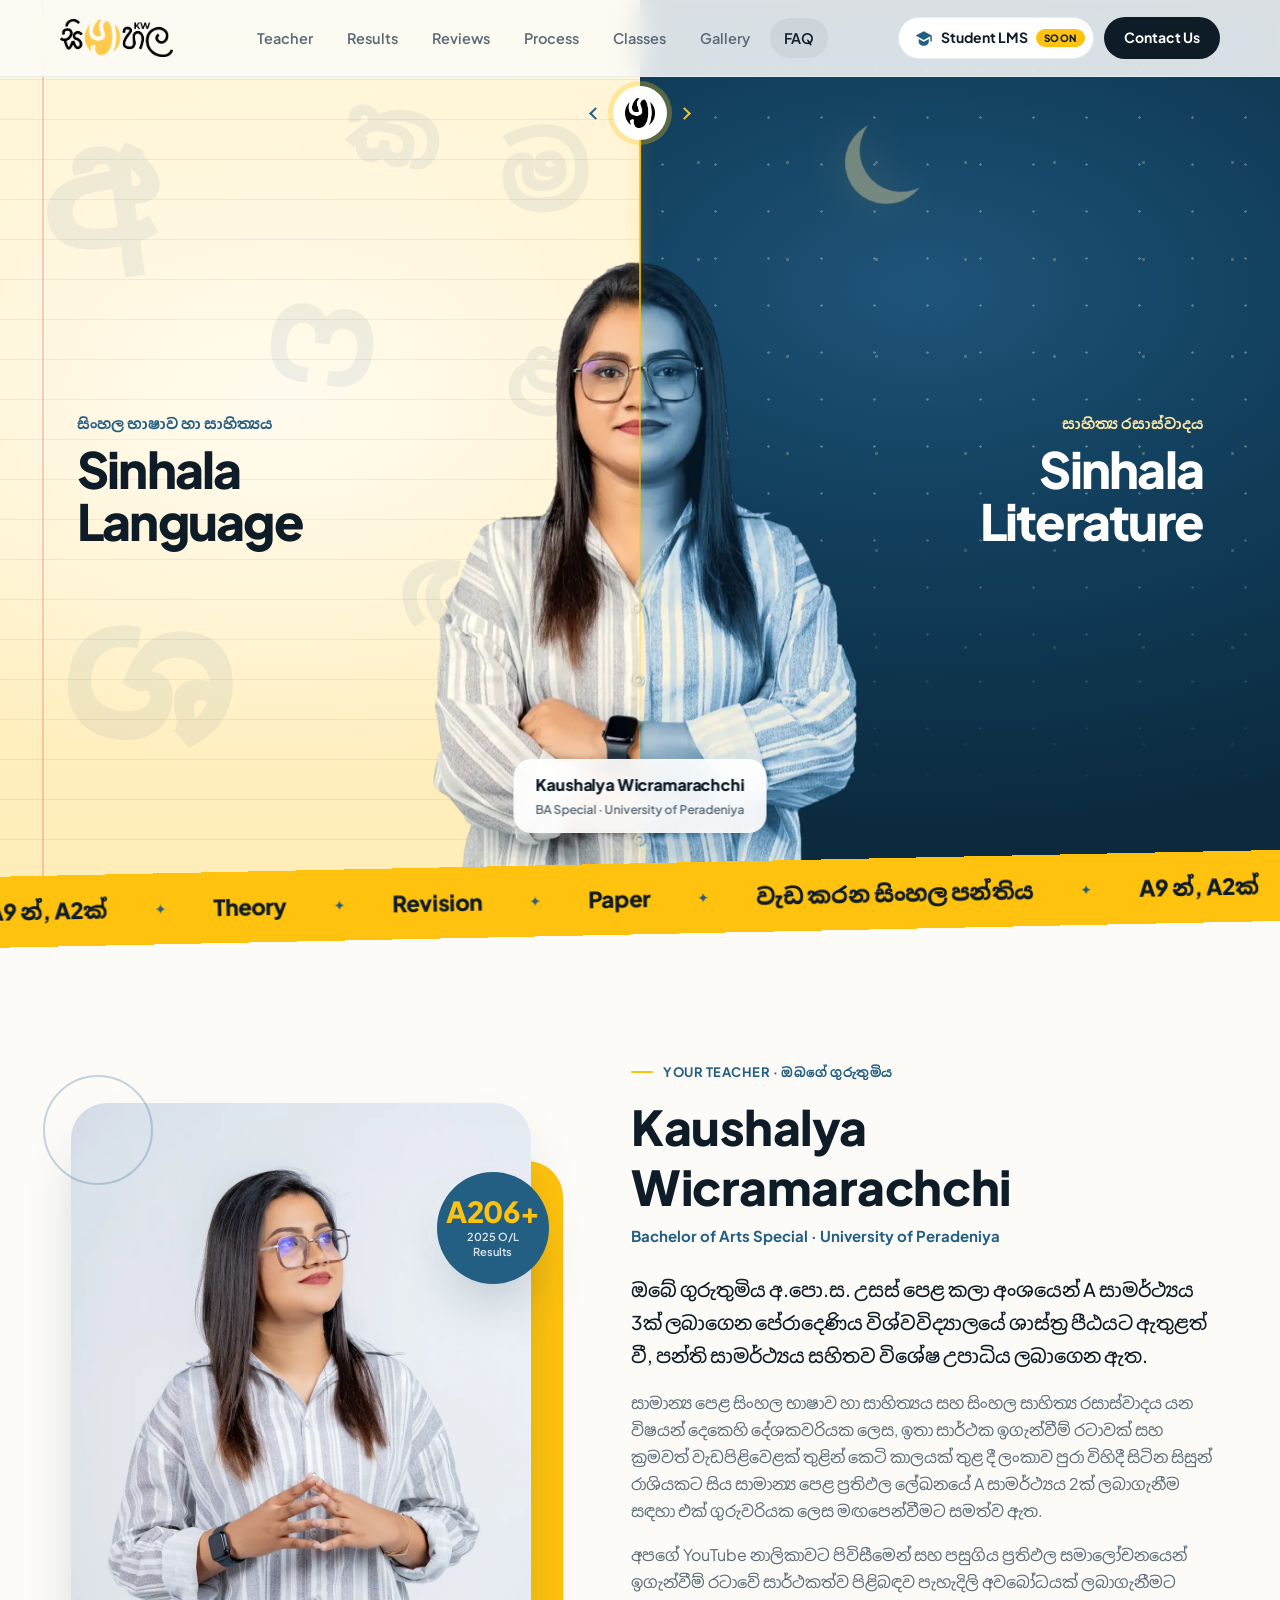
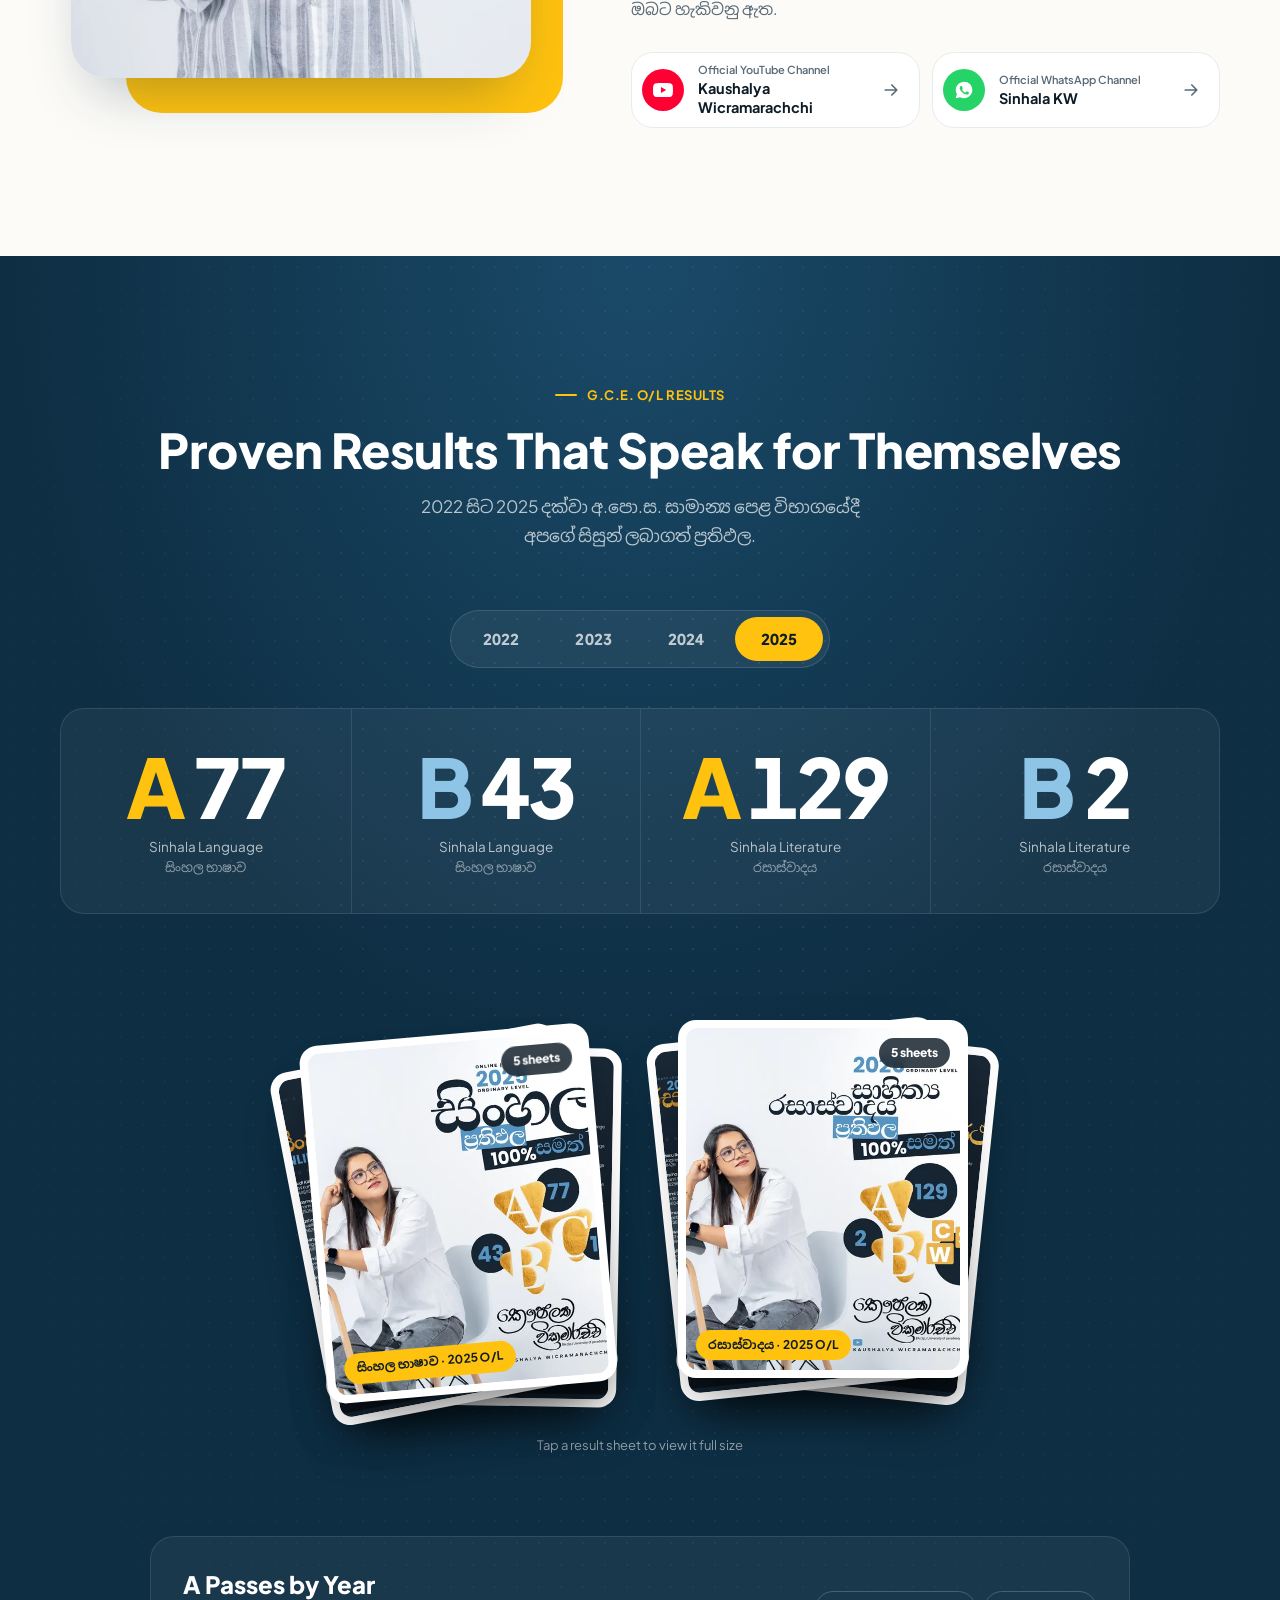
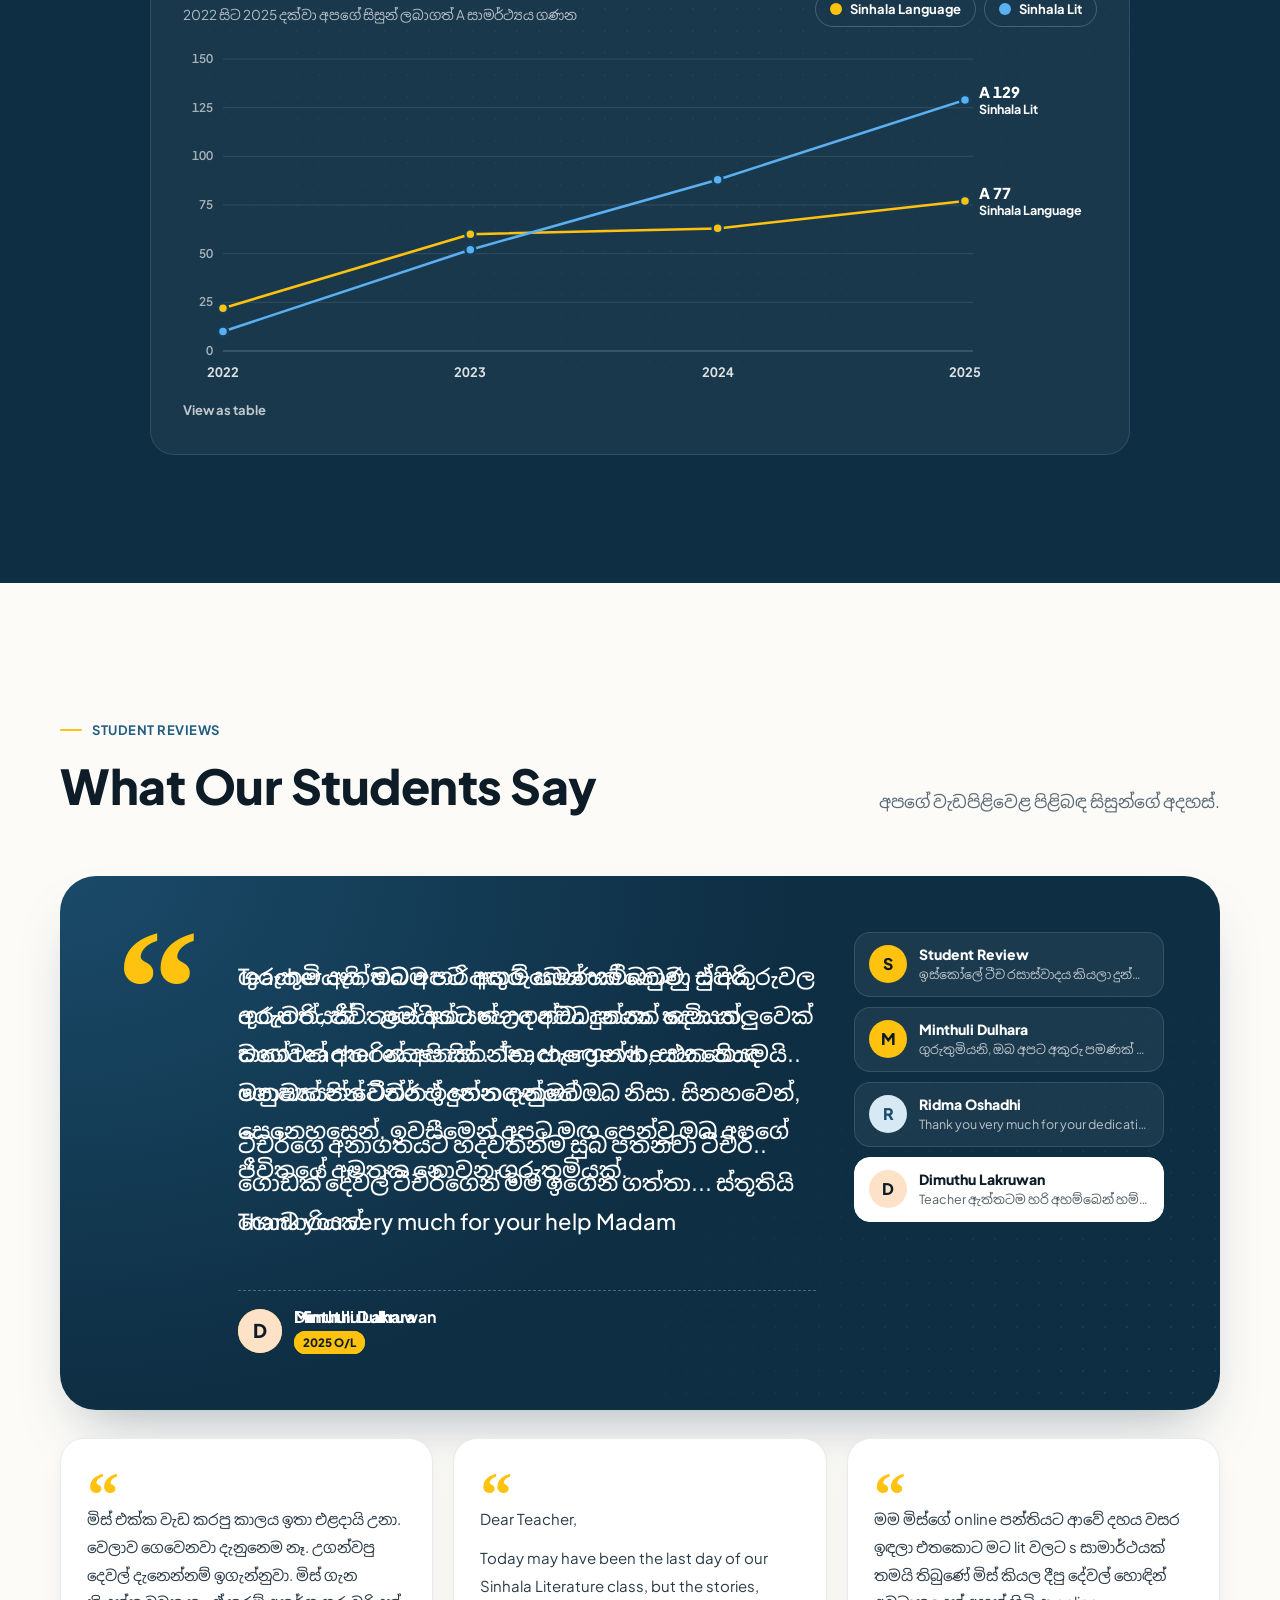
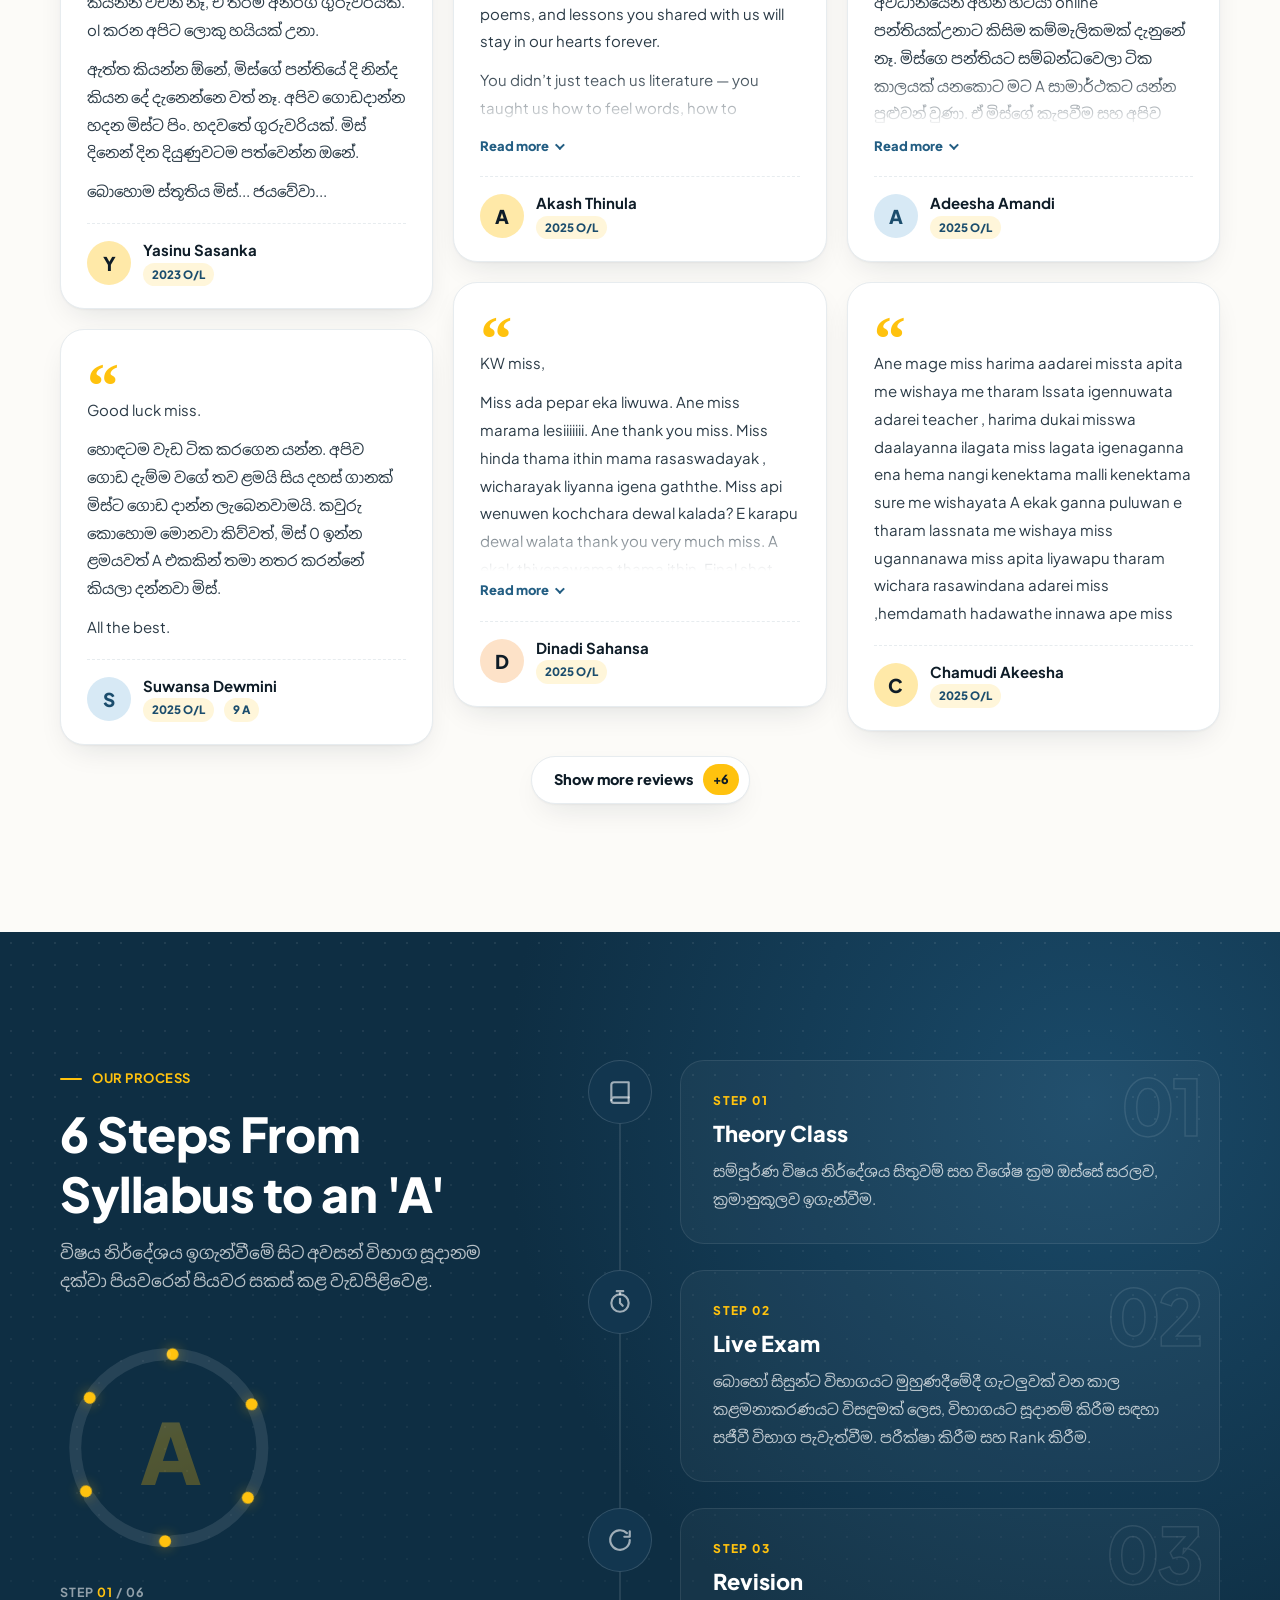
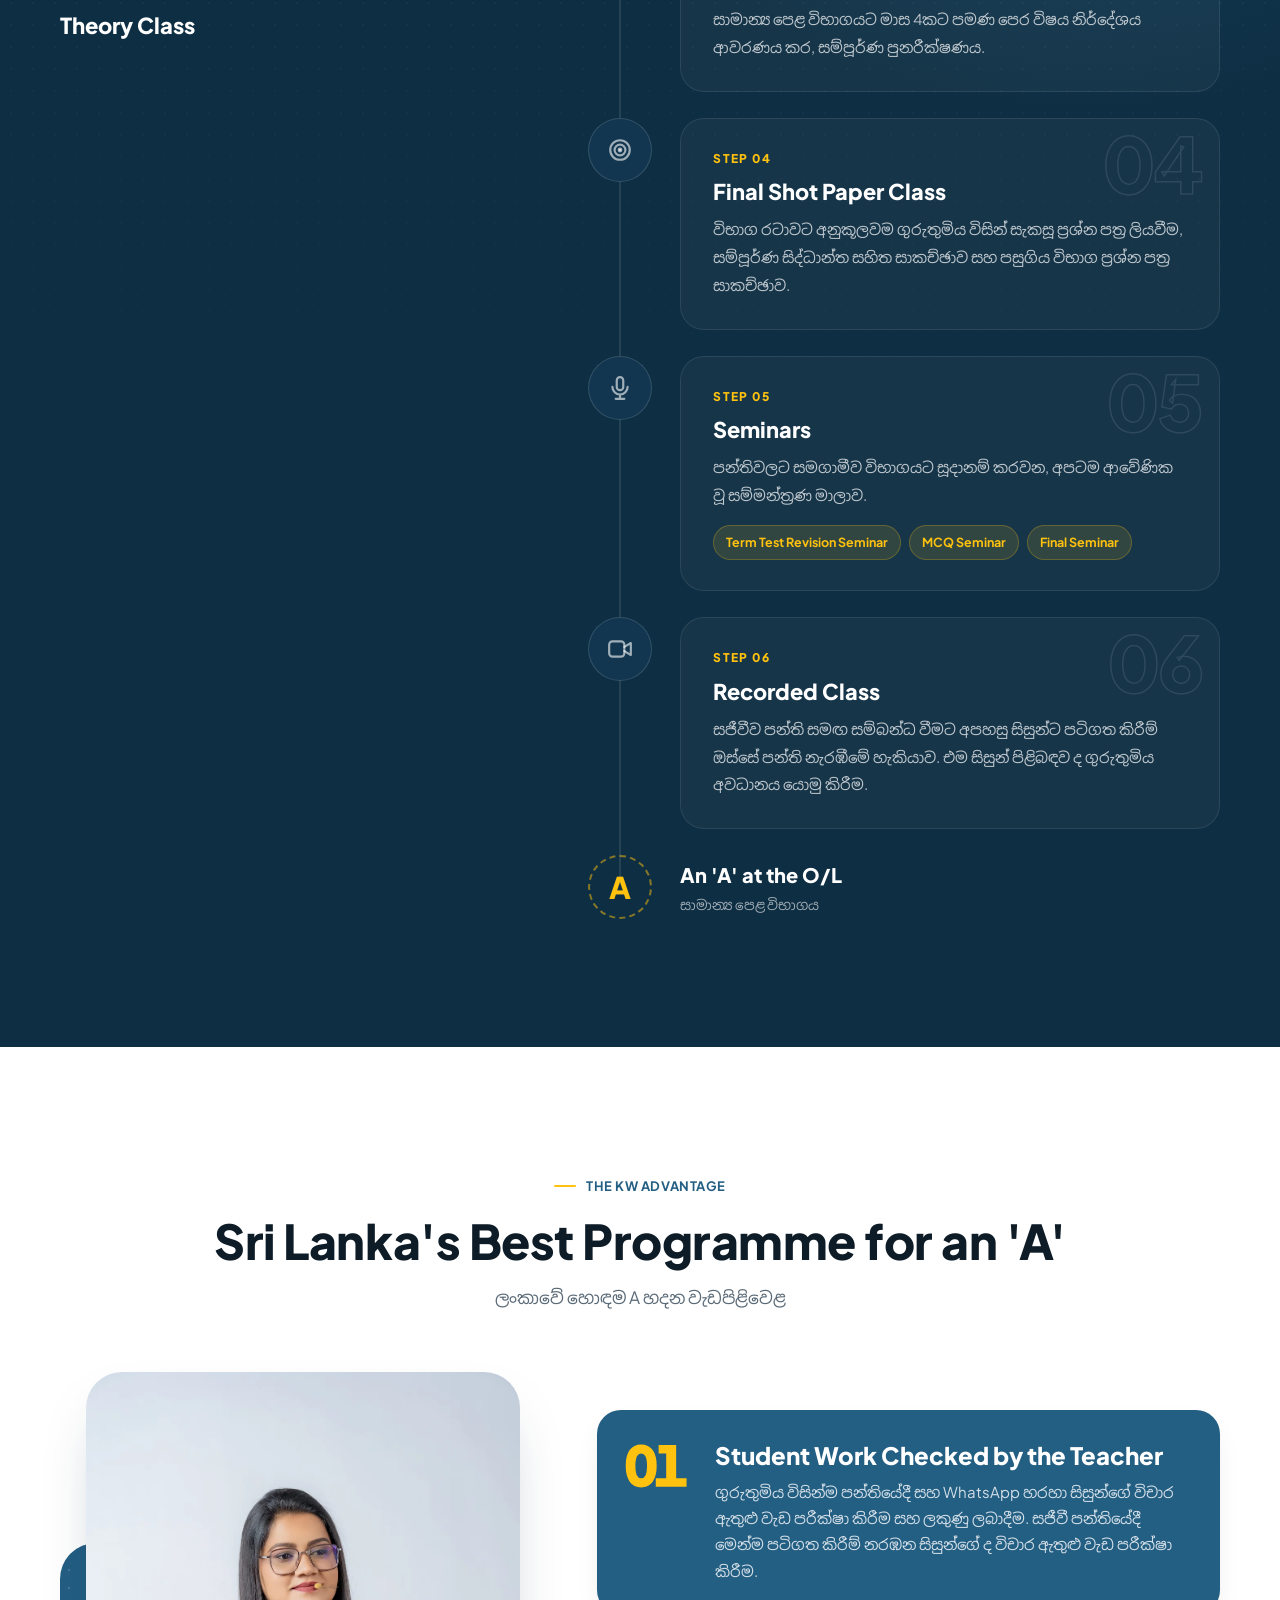
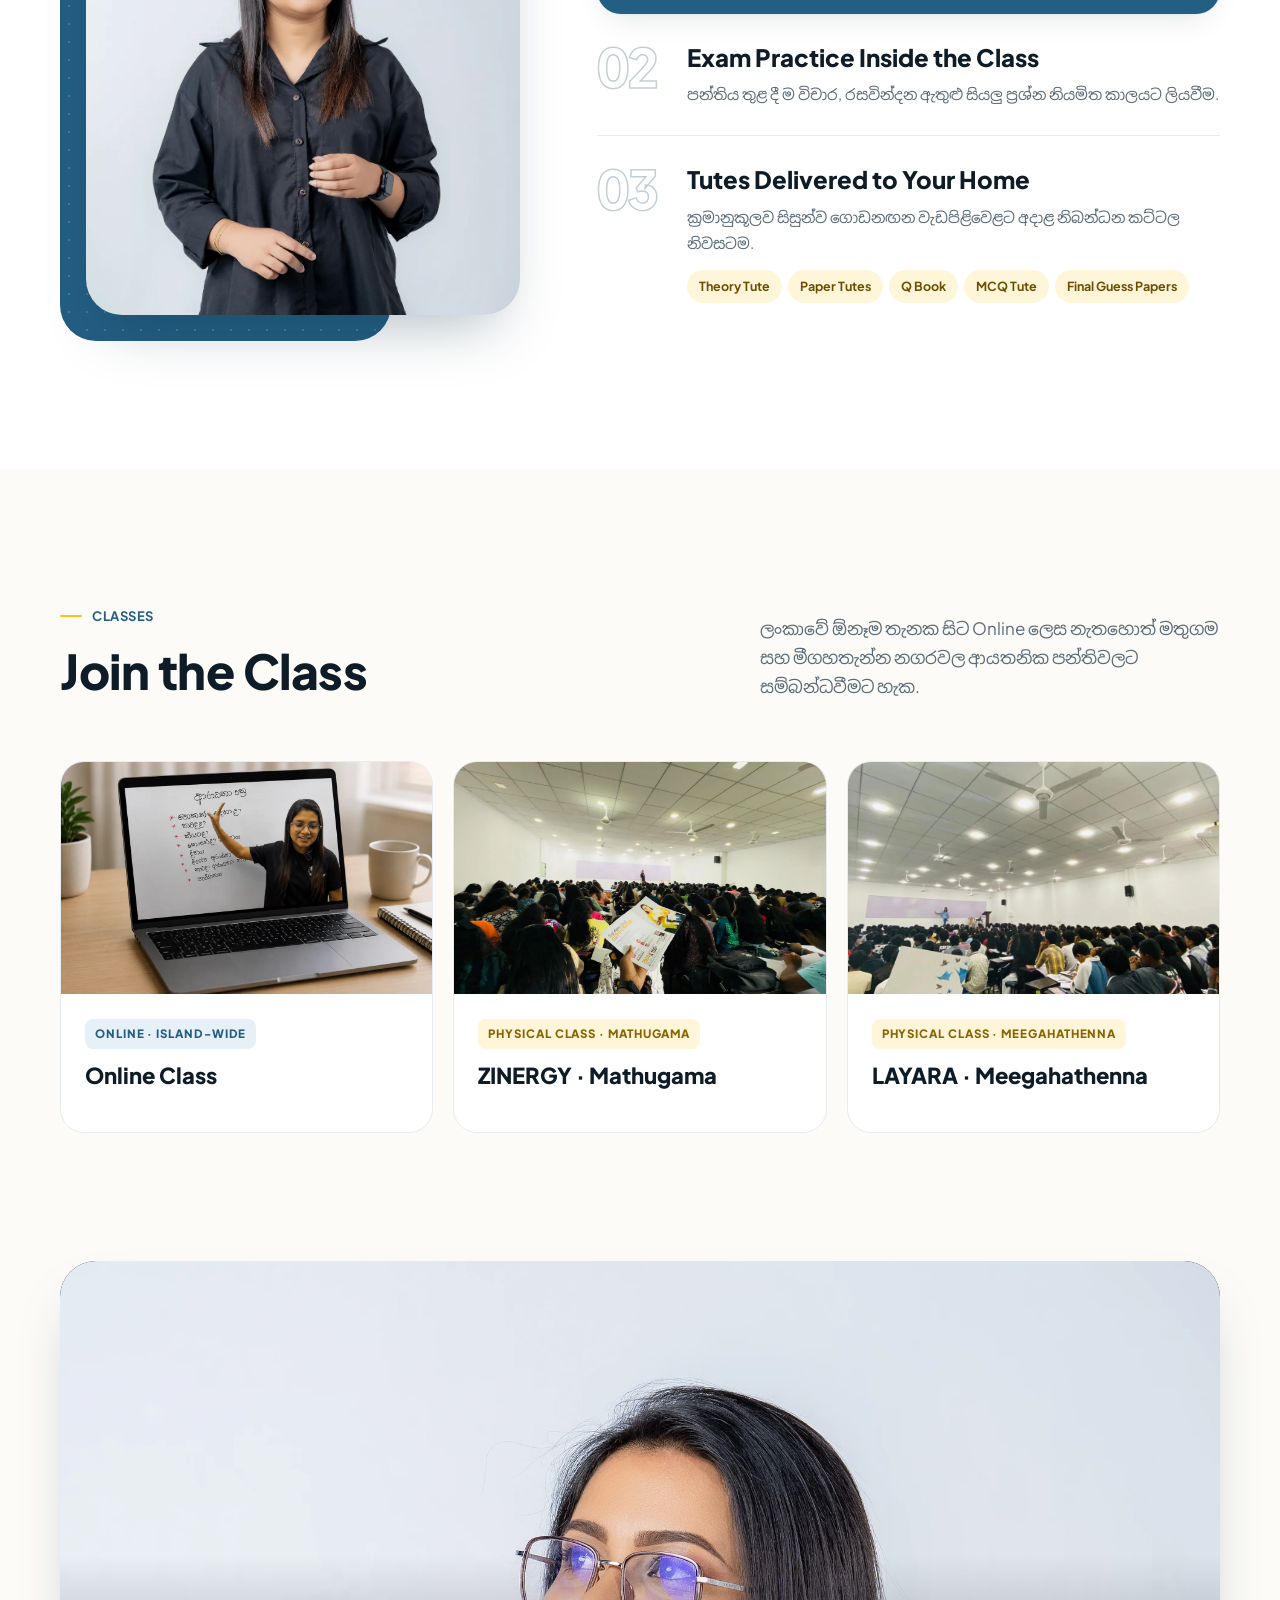
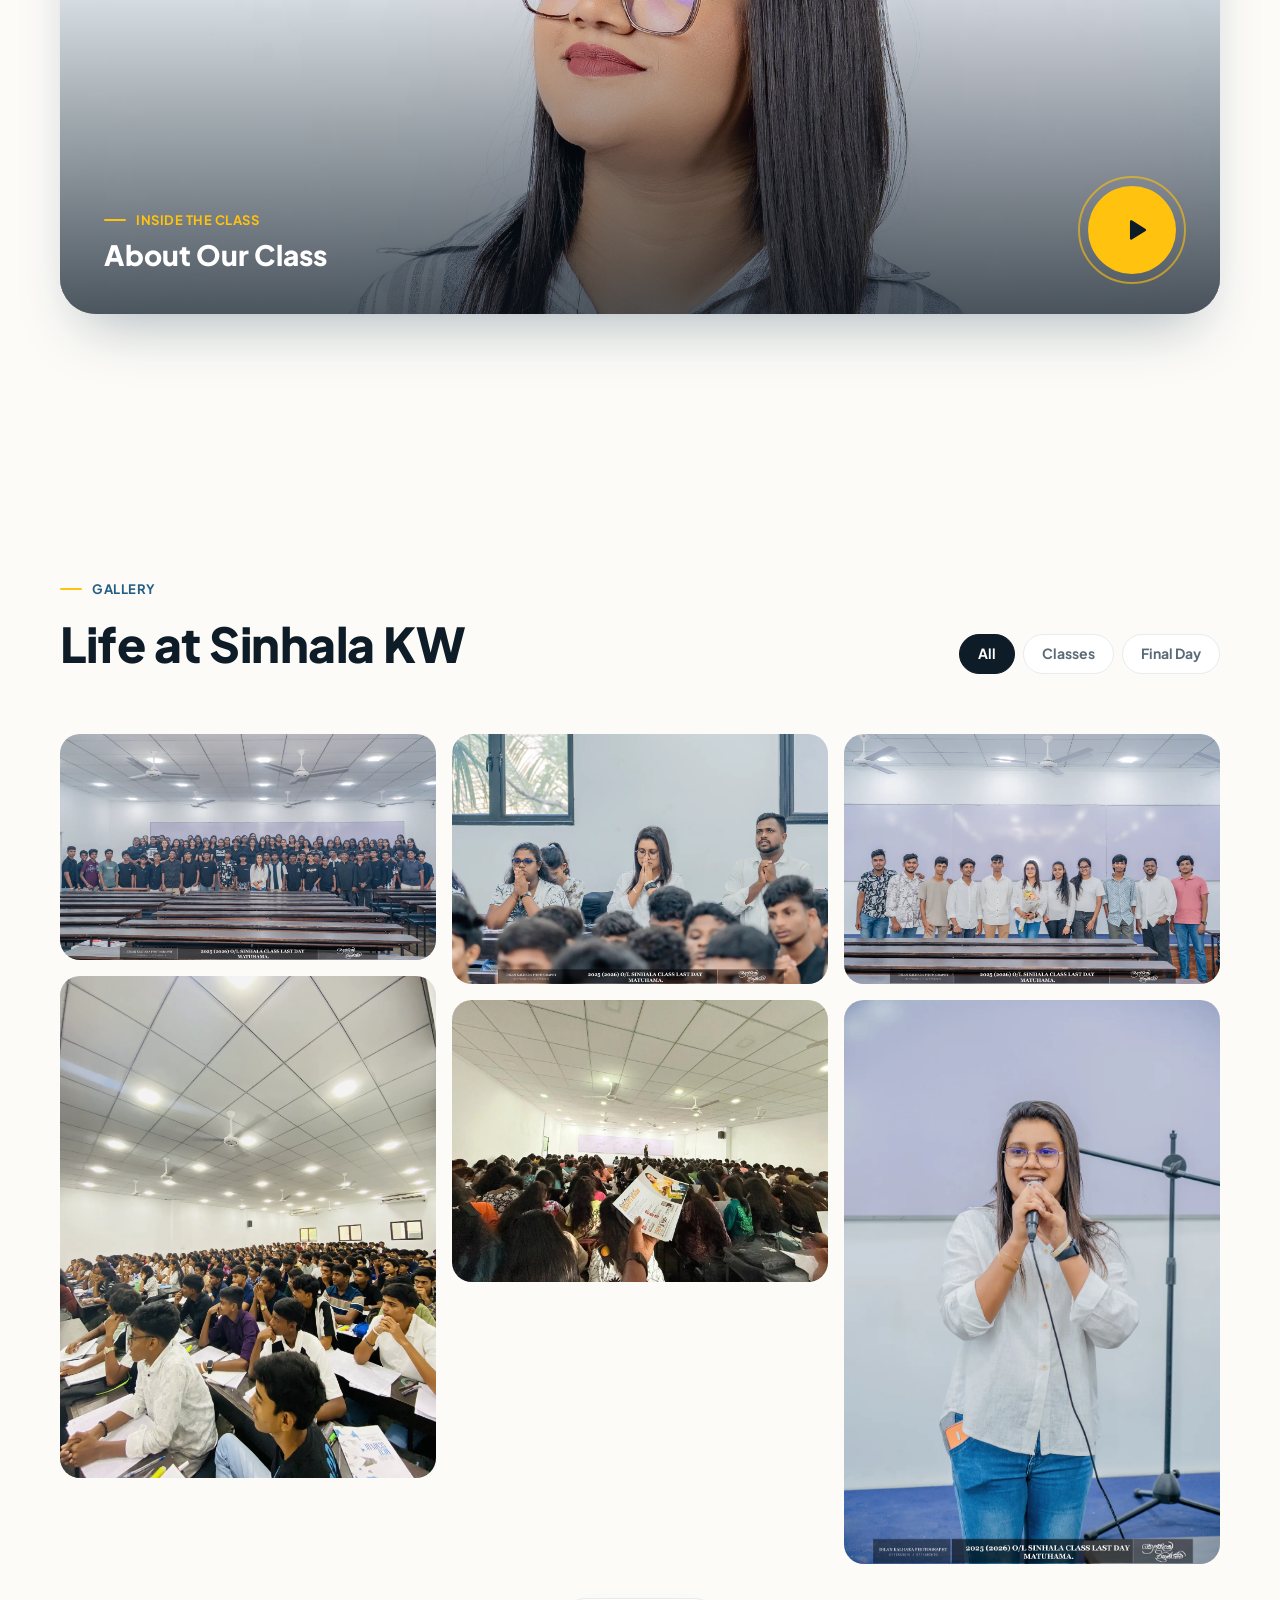
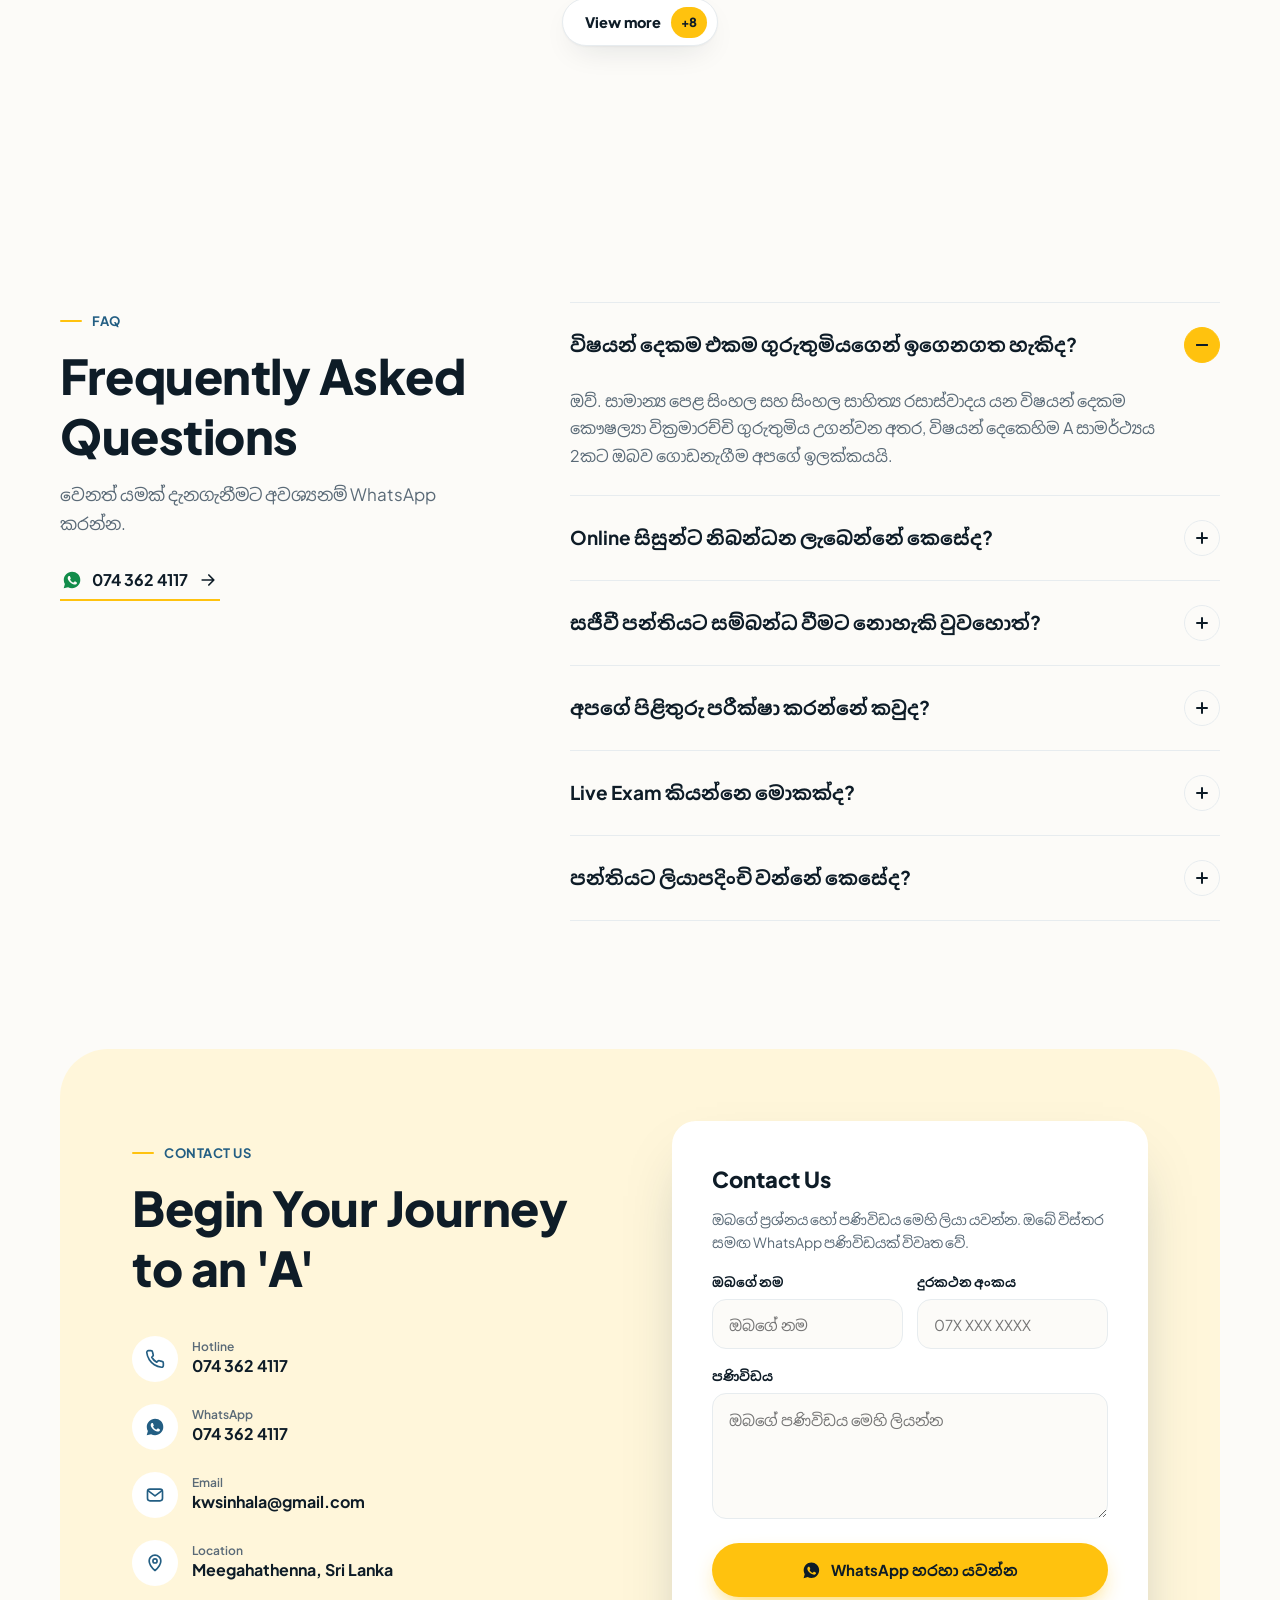
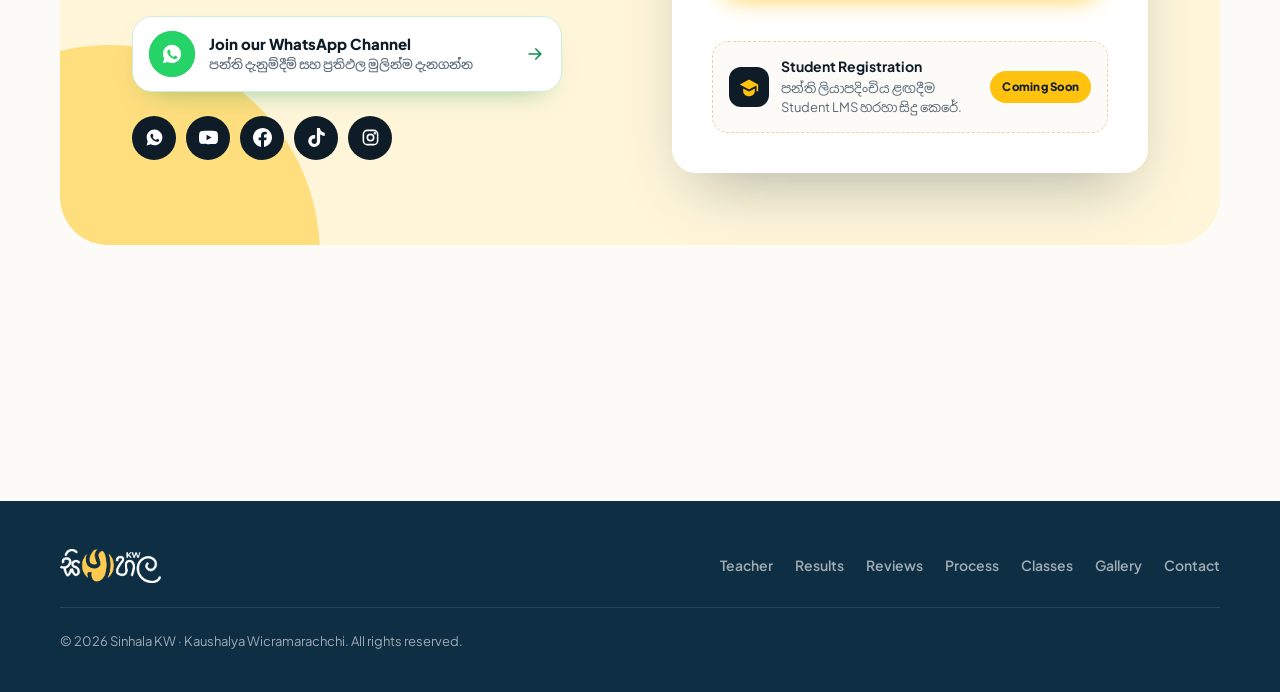
==== commit 3fb147e2: "fix(about): YouTube channel name is Kaushalya Wicramarachchi" ====
--- a/index.html
+++ b/index.html
@@ -259,7 +259,7 @@
           <div class="about-links reveal">
             <a href="https://youtube.com/@kaushalyawicramarachchi" target="_blank" rel="noopener" class="yt-link">
               <span class="yt-ic"><svg class="ic" aria-hidden="true"><use href="#i-yt"/></svg></span>
-              <span><small>Official YouTube Channel</small><strong>Sinhala With Kaushalya Wicramarachchi</strong></span>
+              <span><small>Official YouTube Channel</small><strong>Kaushalya Wicramarachchi</strong></span>
               <svg class="ic arrow" aria-hidden="true"><use href="#i-arrow"/></svg>
             </a>
             <a href="https://whatsapp.com/channel/0029VajTCfCADTOA3ZcOol3W" target="_blank" rel="noopener" class="yt-link wa-link">
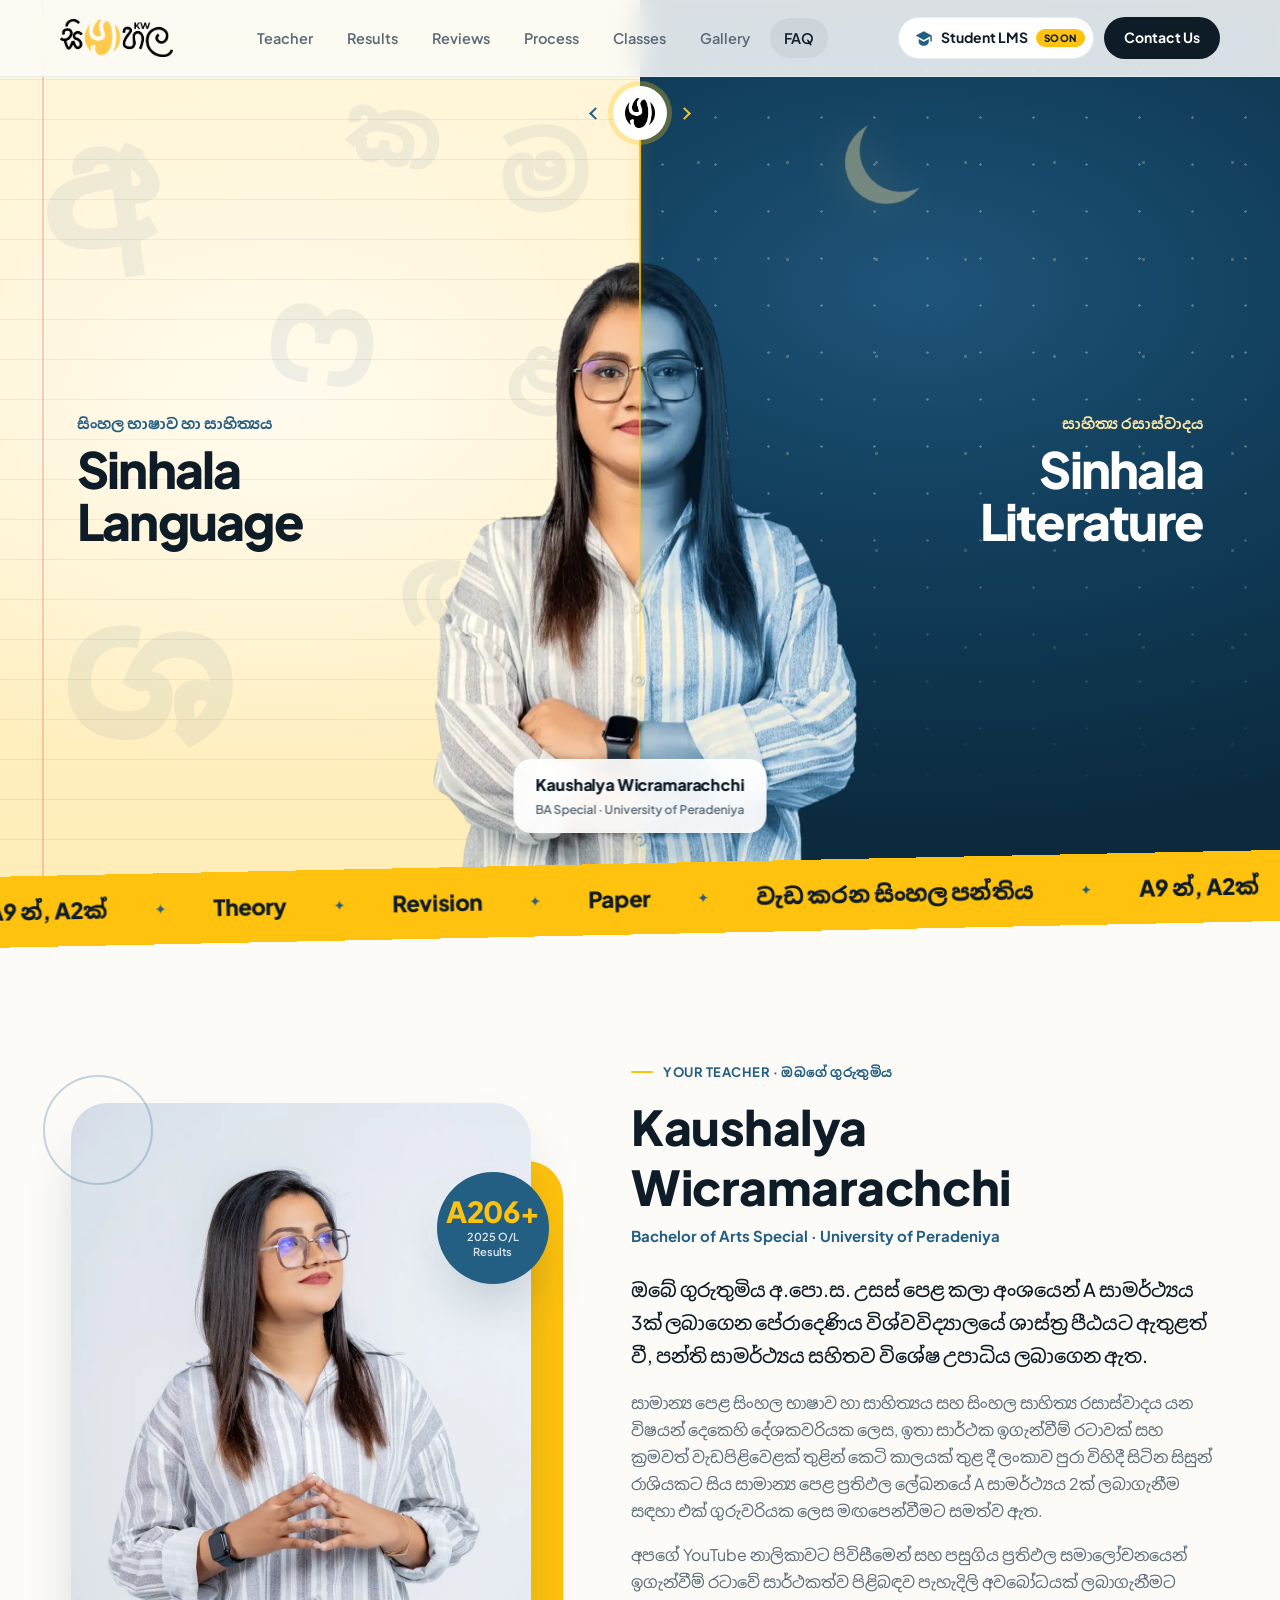
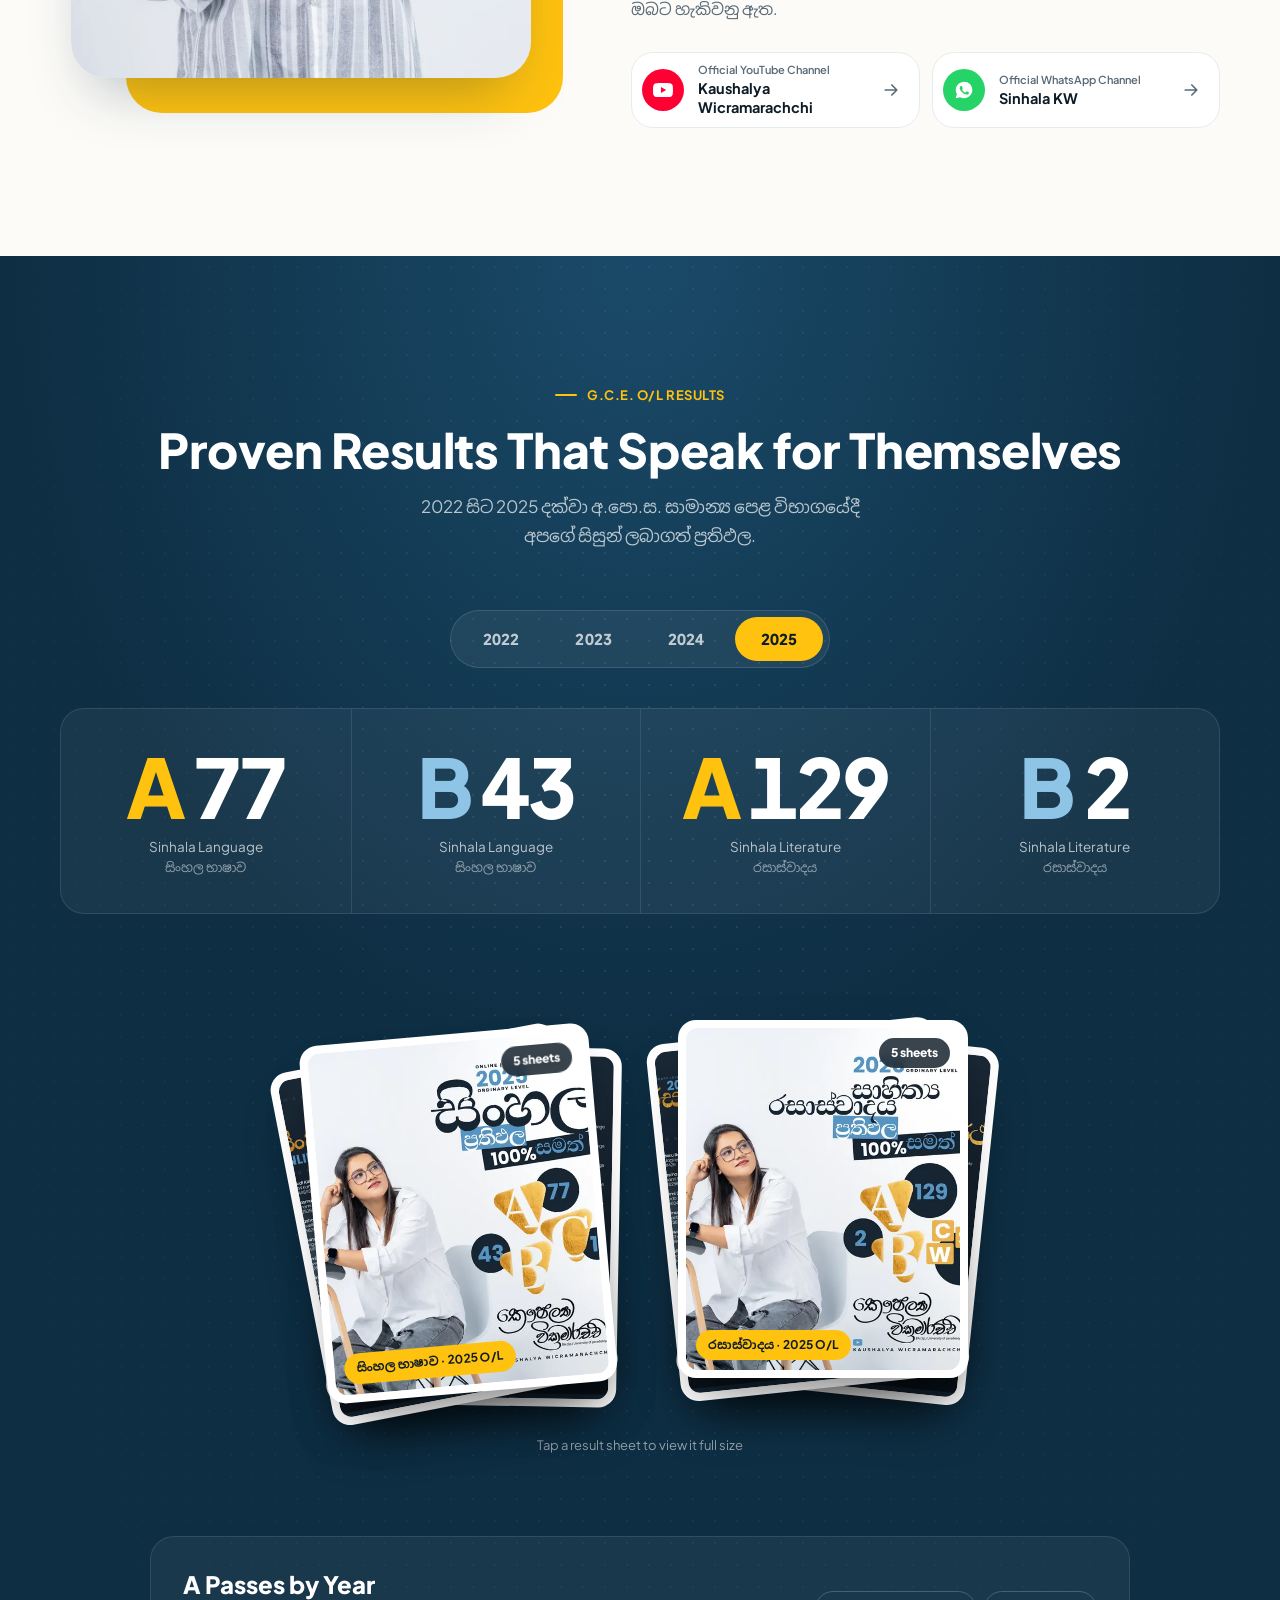
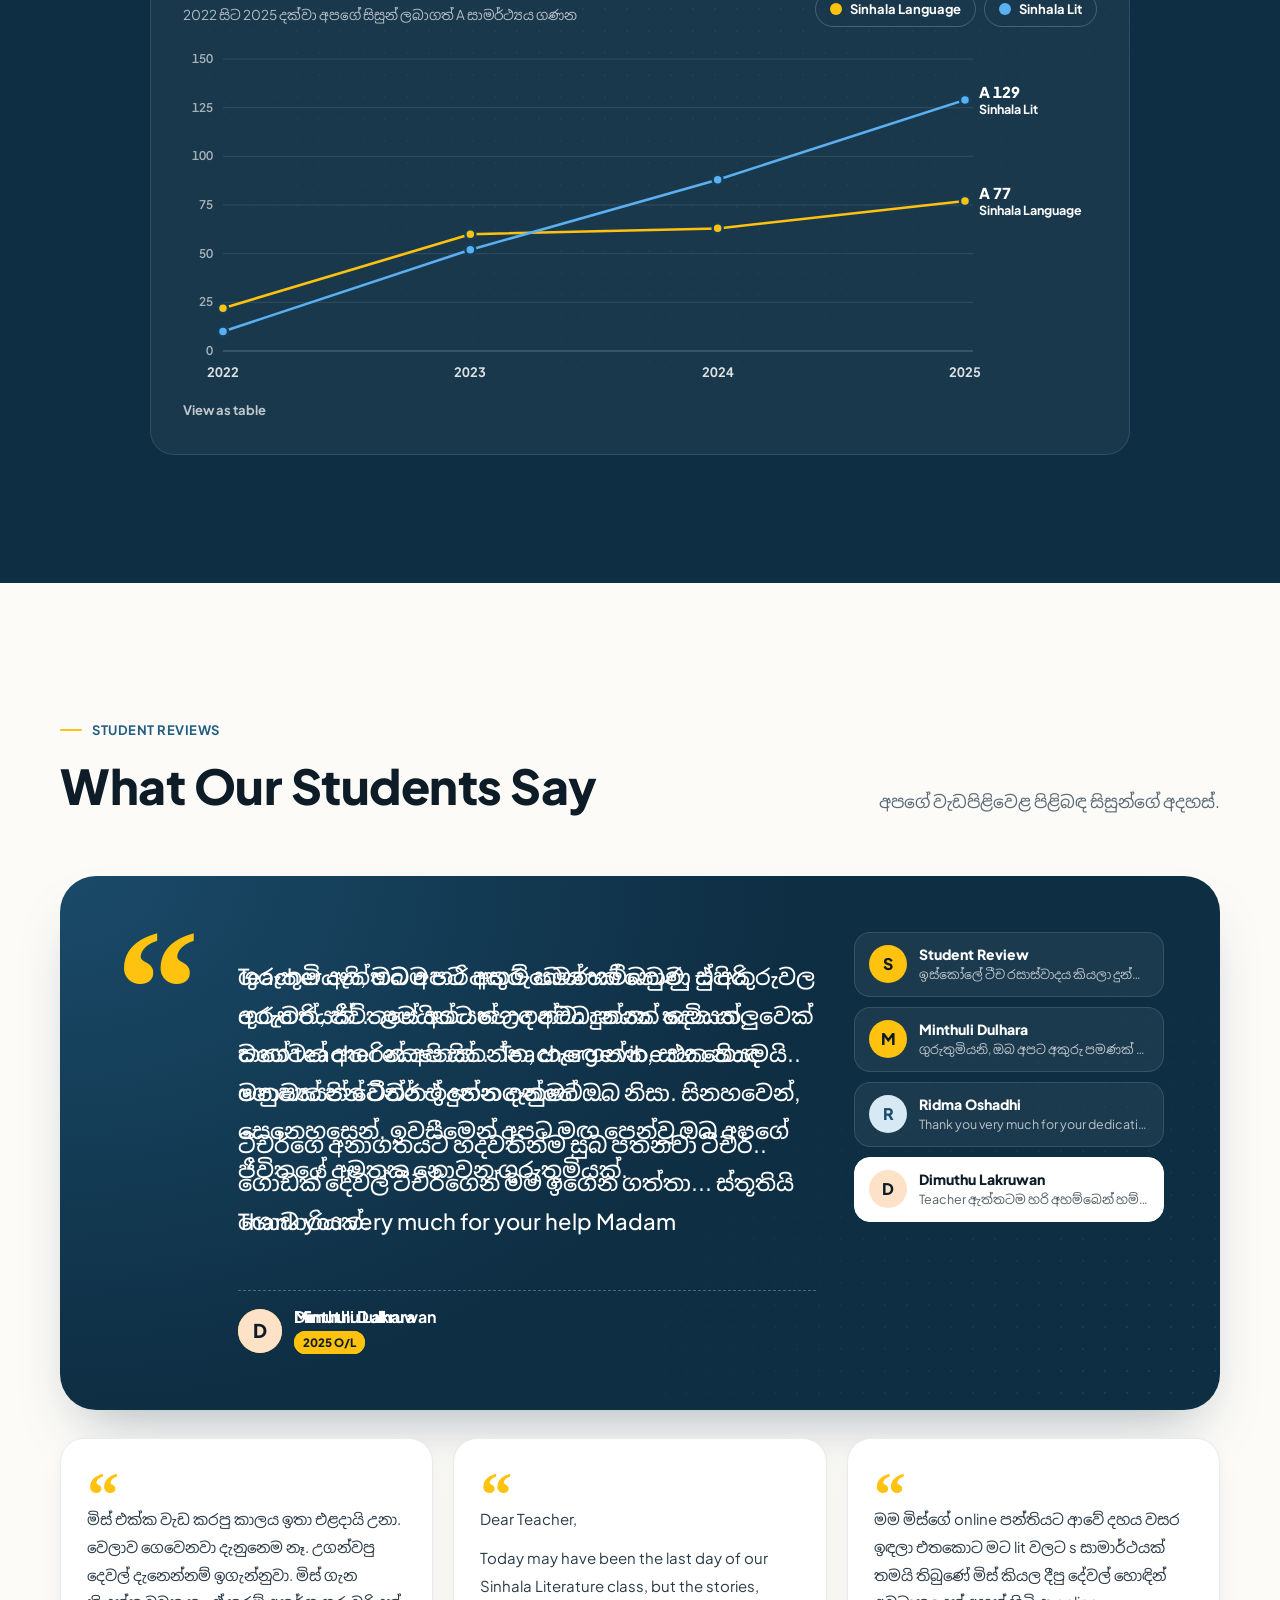
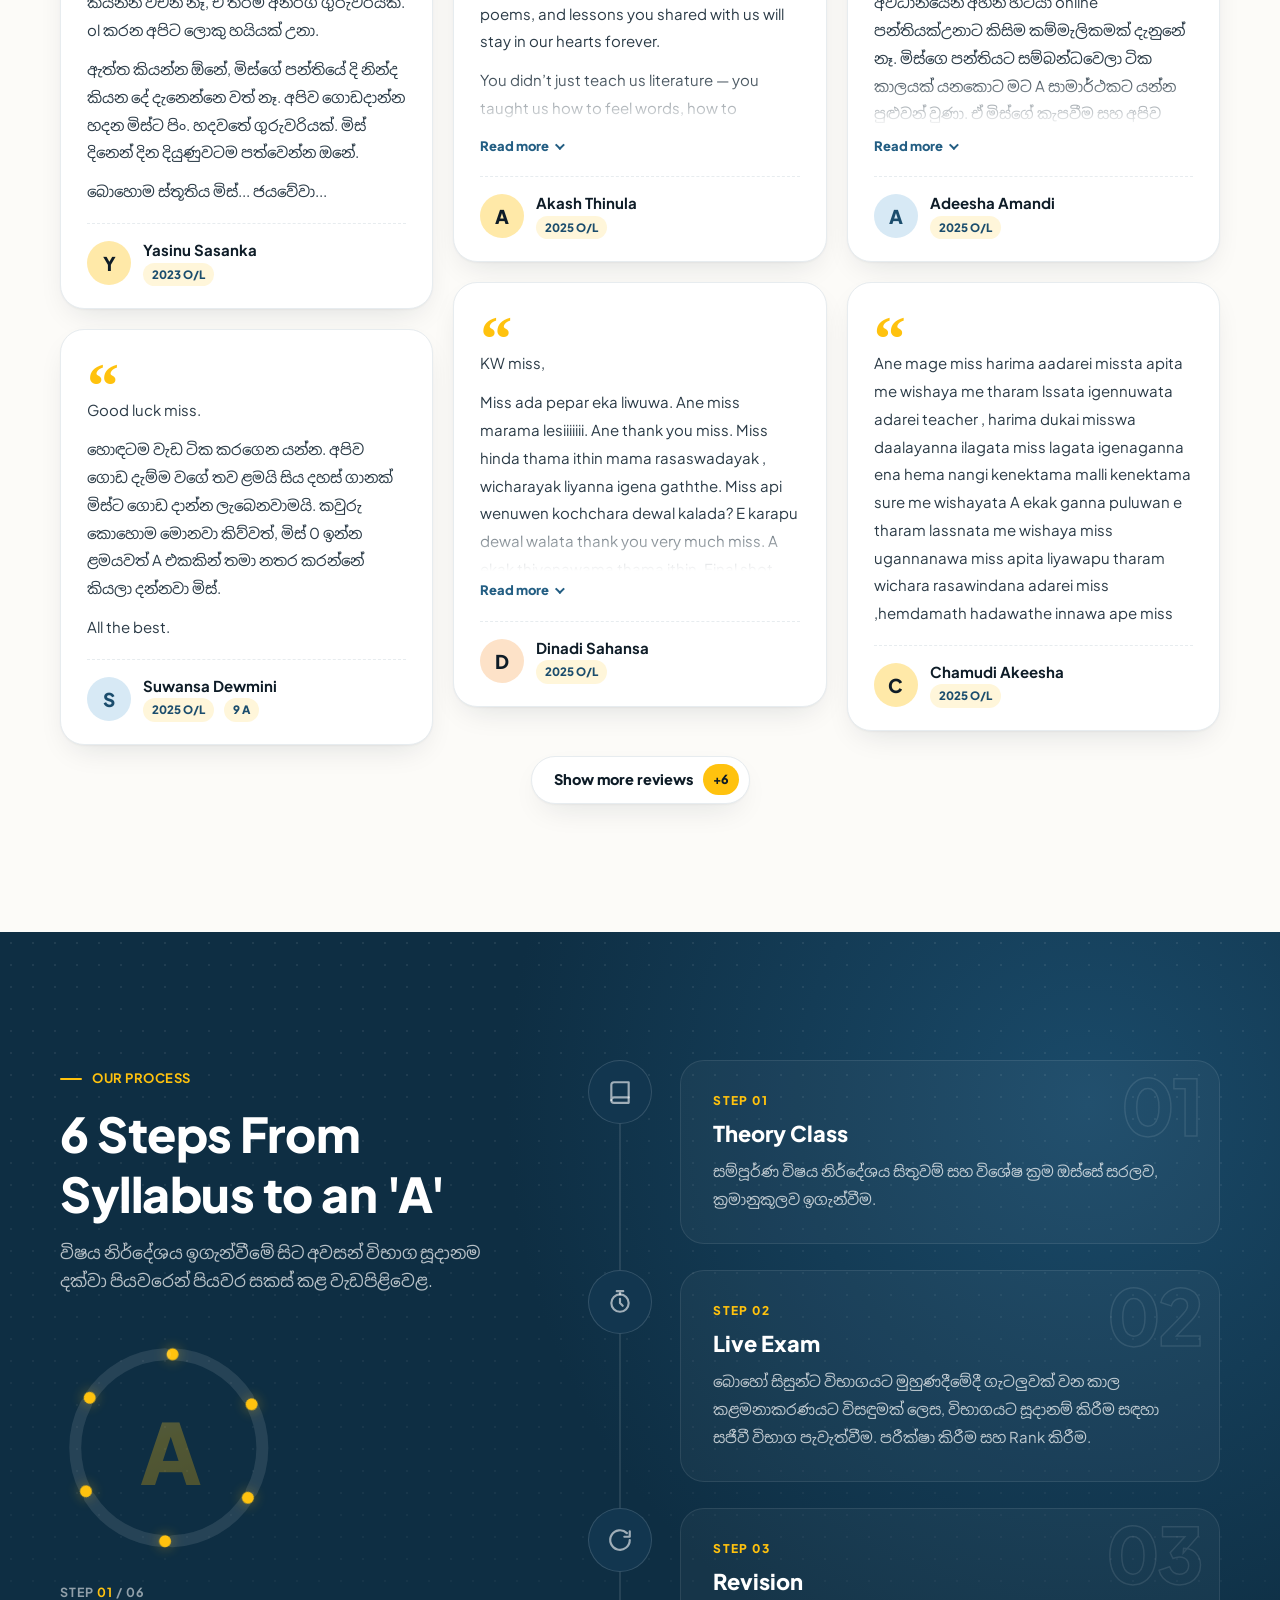
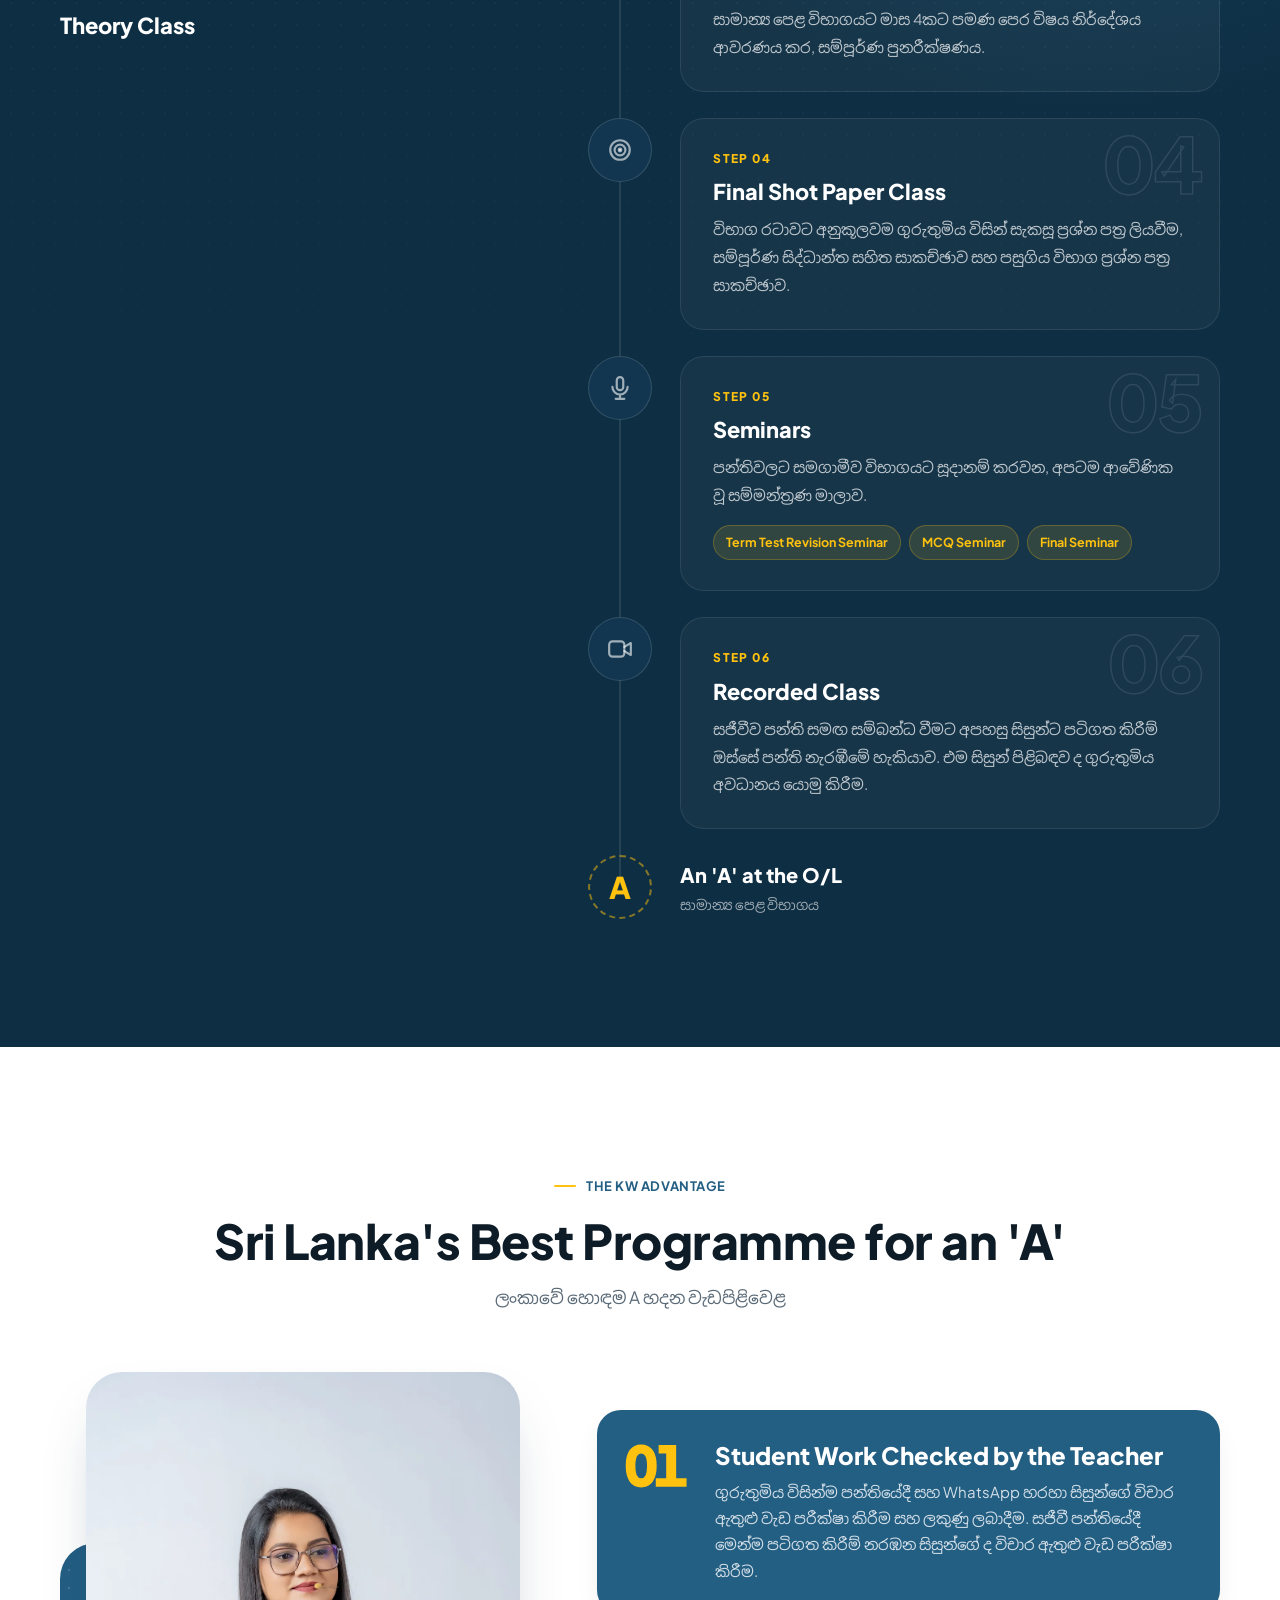
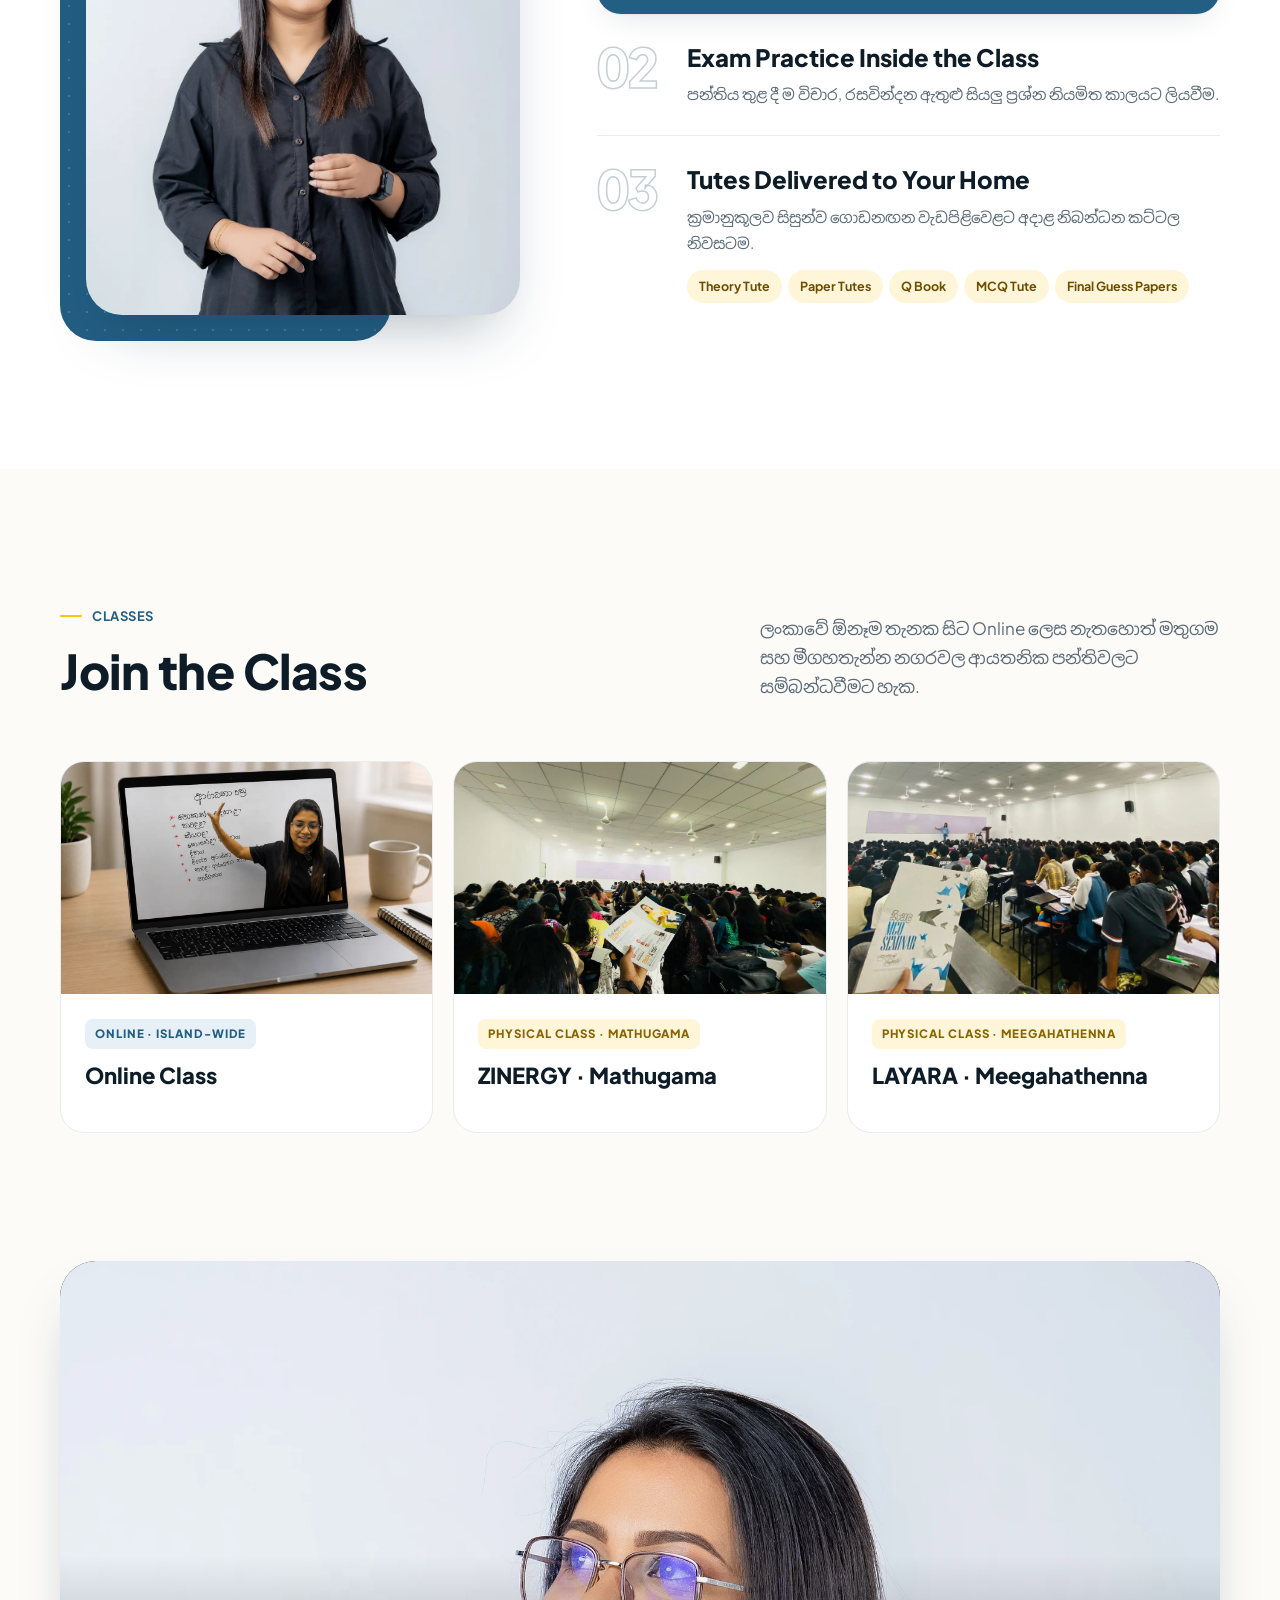
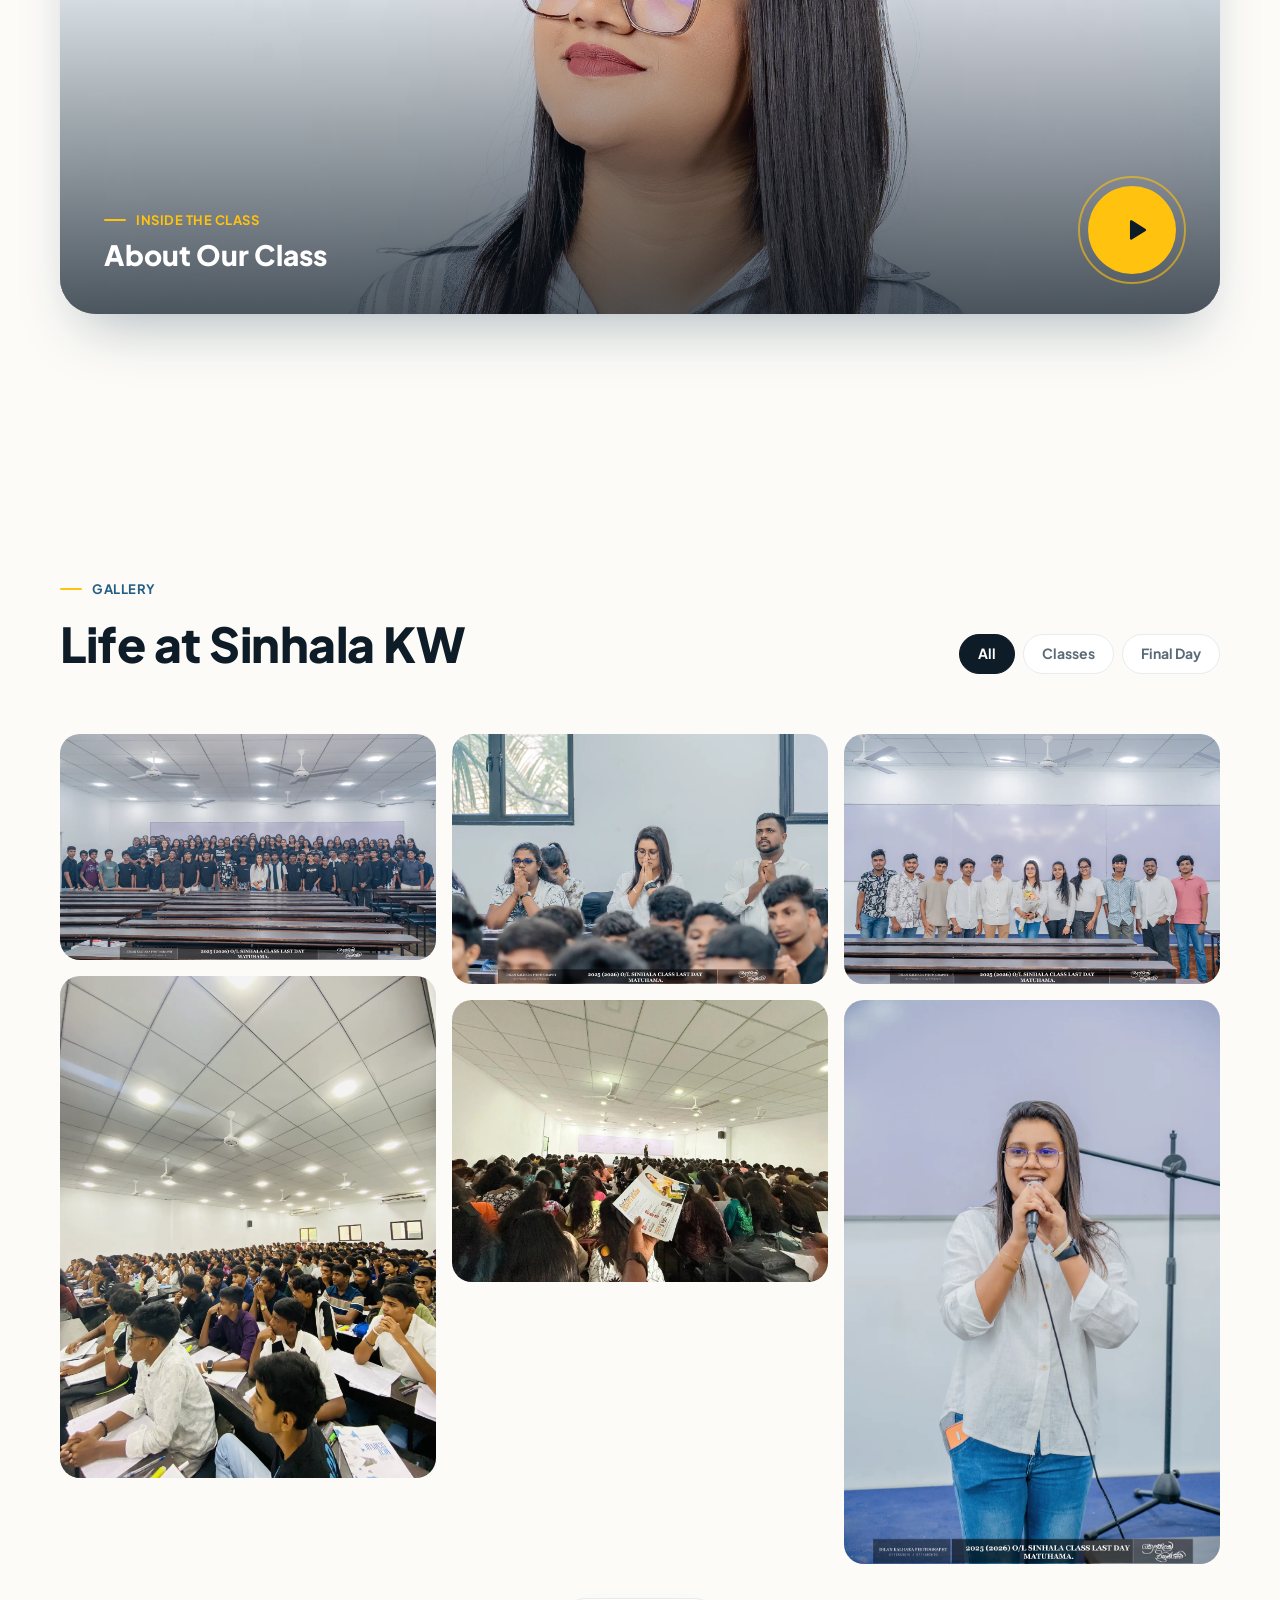
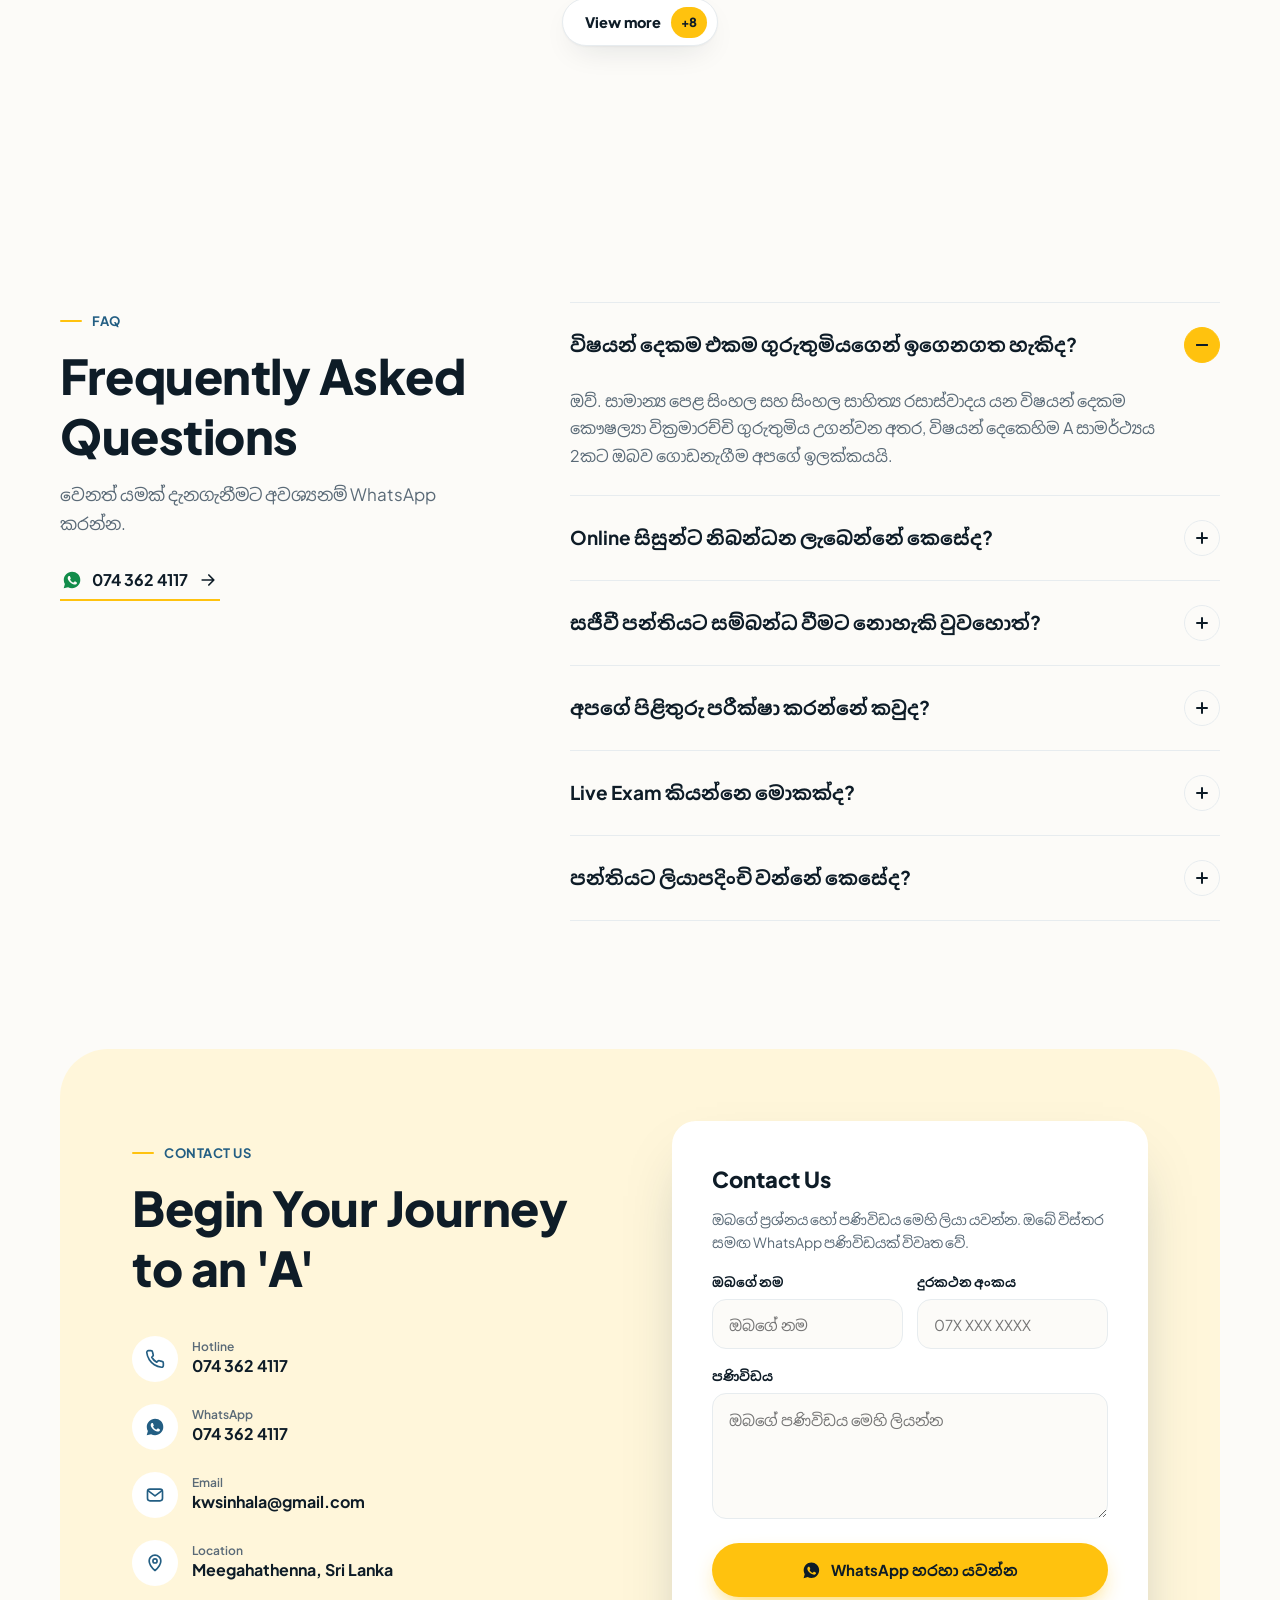
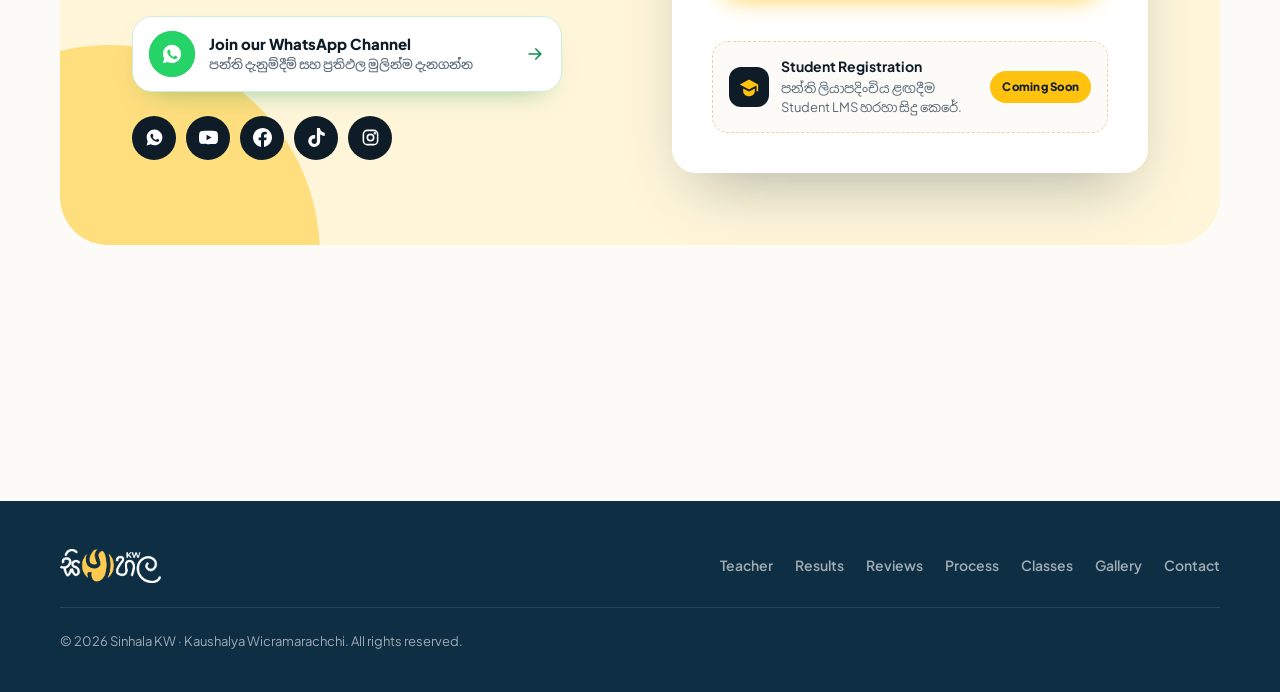
==== commit 0bef39c8: "fix(classes): cards side by side on tablets, short tags, crop hall photo to the students" ====
--- a/index.html
+++ b/index.html
@@ -746,21 +746,21 @@
           <article class="venue reveal">
             <div class="venue-img"><img src="assets/optimized/teacher/online_class_laptop.webp" alt="ලැප්ටොප් තිරයේ ගුරුතුමිය සජීවී Online පන්තියක් උගන්වමින්" loading="lazy" width="1200" height="800" style="object-position:center 35%"></div>
             <div class="venue-body">
-              <span class="tag tag-navy">ONLINE · ISLAND-WIDE</span>
+              <span class="tag tag-navy">ONLINE<span class="tag-loc"> · ISLAND-WIDE</span></span>
               <h3>Online Class</h3>
             </div>
           </article>
           <article class="venue reveal">
             <div class="venue-img"><img src="assets/optimized/seminars/seminar_crowd2.webp" alt="ZINERGY මතුගම පන්තිය" loading="lazy"></div>
             <div class="venue-body">
-              <span class="tag">PHYSICAL CLASS · MATHUGAMA</span>
+              <span class="tag">PHYSICAL CLASS<span class="tag-loc"> · MATHUGAMA</span></span>
               <h3>ZINERGY · Mathugama</h3>
             </div>
           </article>
           <article class="venue reveal">
-            <div class="venue-img"><img src="assets/optimized/seminars/seminar_session.webp" alt="LAYARA මීගහතැන්න පන්තිය" loading="lazy"></div>
+            <div class="venue-img"><img src="assets/optimized/seminars/seminar_session.webp" alt="LAYARA මීගහතැන්න පන්තිය" loading="lazy" class="crop-low"></div>
             <div class="venue-body">
-              <span class="tag">PHYSICAL CLASS · MEEGAHATHENNA</span>
+              <span class="tag">PHYSICAL CLASS<span class="tag-loc"> · MEEGAHATHENNA</span></span>
               <h3>LAYARA · Meegahathenna</h3>
             </div>
           </article>
--- a/css/styles.css
+++ b/css/styles.css
@@ -845,9 +845,11 @@
   .deco-arc { top: 40%; }
 
   .steps { grid-template-columns: repeat(2, 1fr); }
-  .venues { grid-template-columns: repeat(2, 1fr); }
-  .venues .venue:last-child { grid-column: span 2; flex-direction: row; }
-  .venues .venue:last-child .venue-img { flex: 0 0 48%; aspect-ratio: auto; }
+  /* the cards only hold a photo, a tag and a title, so all three stay side by side */
+  .venues { grid-template-columns: repeat(3, minmax(0, 1fr)); gap: 14px; }
+  .venue-body { padding: 18px 18px 20px; }
+  .venue h3 { font-size: 18px; margin: 10px 0 0; }
+  .venue .tag { font-size: 9.5px; letter-spacing: .03em; white-space: nowrap; max-width: 100%; overflow: hidden; text-overflow: ellipsis; vertical-align: top; }
   .masonry { columns: 2; }
 }
 
@@ -899,8 +901,6 @@
   .steps { grid-template-columns: 1fr; gap: 34px; }
   .step-no { font-size: 48px; margin-bottom: 12px; }
   .venues { grid-template-columns: 1fr; }
-  .venues .venue:last-child { grid-column: auto; flex-direction: column; }
-  .venues .venue:last-child .venue-img { aspect-ratio: 16 / 10; }
   .section-head.split { align-items: flex-start; }
   .masonry { column-gap: 10px; }
   .m-item { margin-bottom: 10px; border-radius: 14px; }
@@ -1926,3 +1926,9 @@
 .about-links .yt-link > span:nth-child(2) { display: flex; flex-direction: column; gap: 3px; line-height: 1.3; }
 .about-links .yt-link strong { line-height: 1.3; }
 .about-links .yt-ic { flex: none; }
+
+/* class photos shot from the back of the hall: show the students, not the ceiling */
+.venue-img img.crop-low { object-position: center 82%; }
+/* tablets: the title already names the place, so the tag keeps only the class type */
+@media (min-width: 641px) and (max-width: 1080px) { .venue .tag-loc { display: none; } .venue .tag { font-size: 10.5px; letter-spacing: .06em; } }
+@media (max-width: 640px) { .venue .tag { font-size: 11px; letter-spacing: .06em; } }
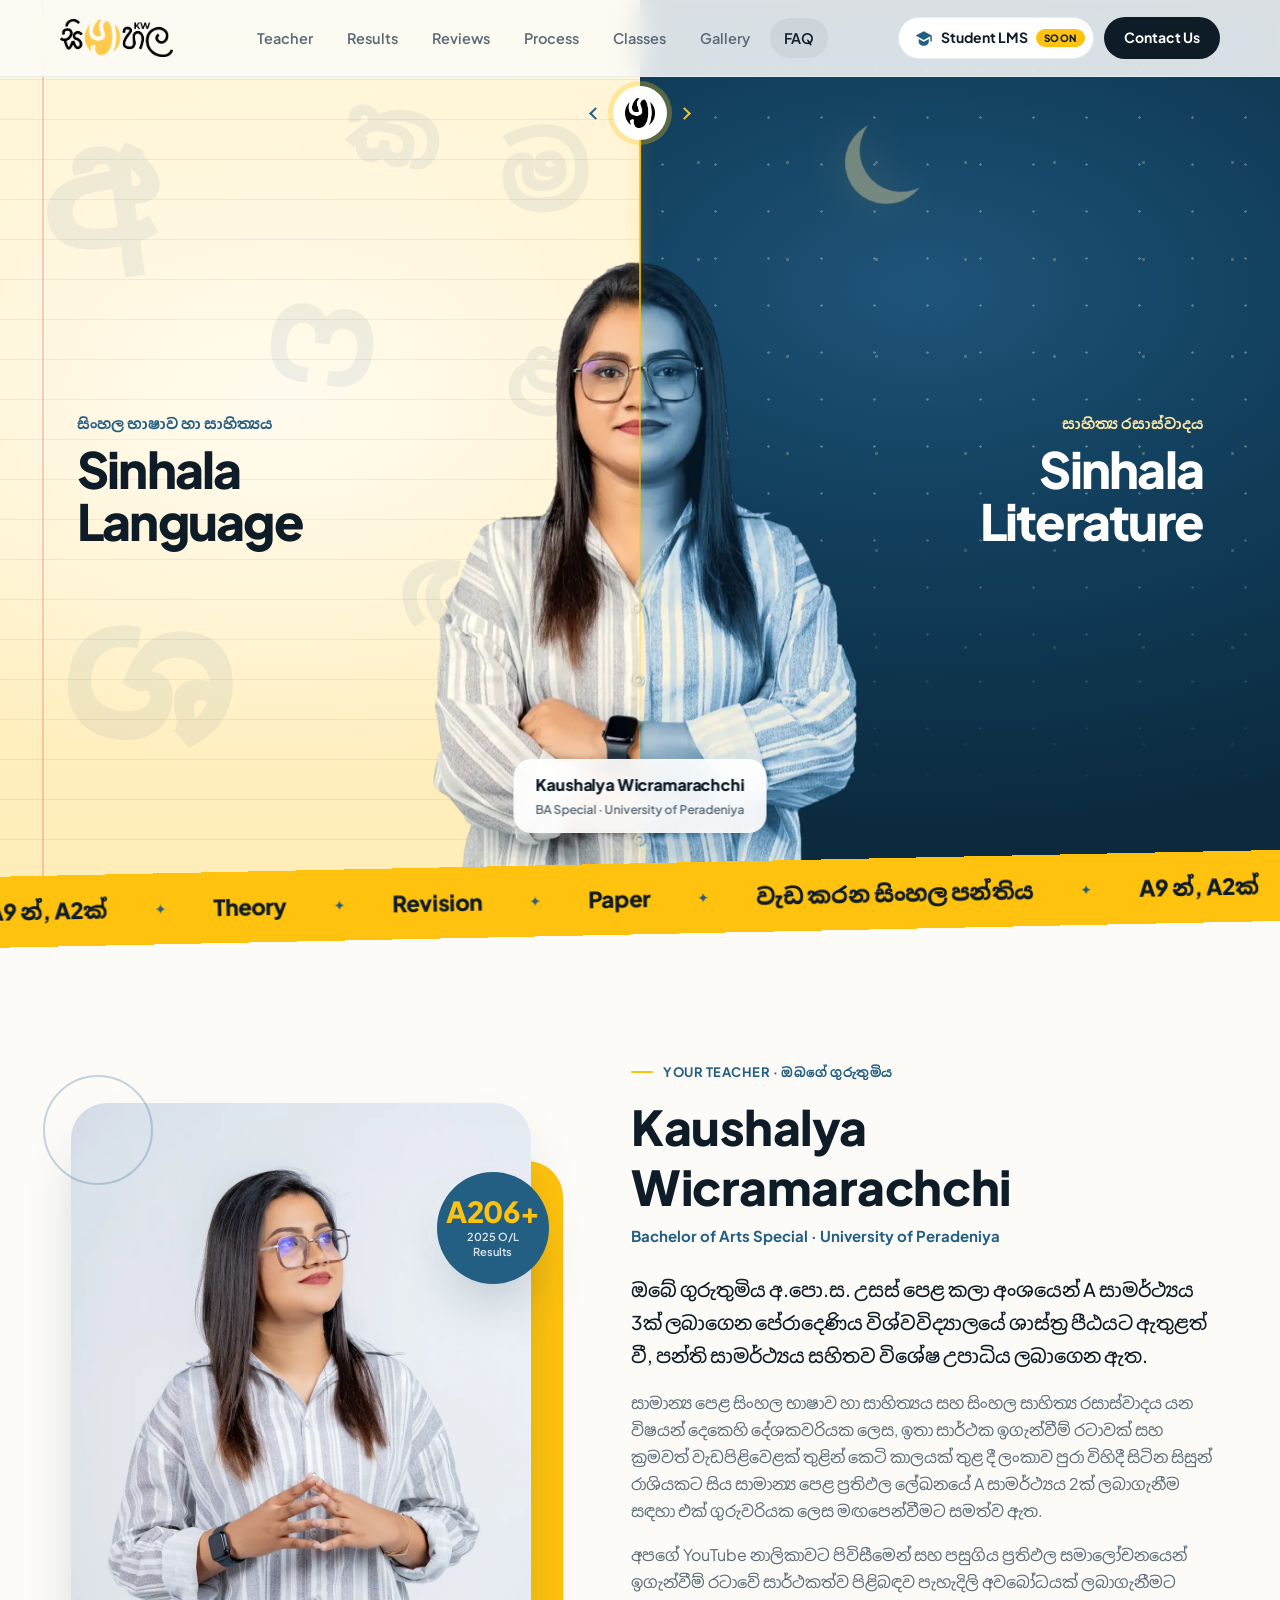
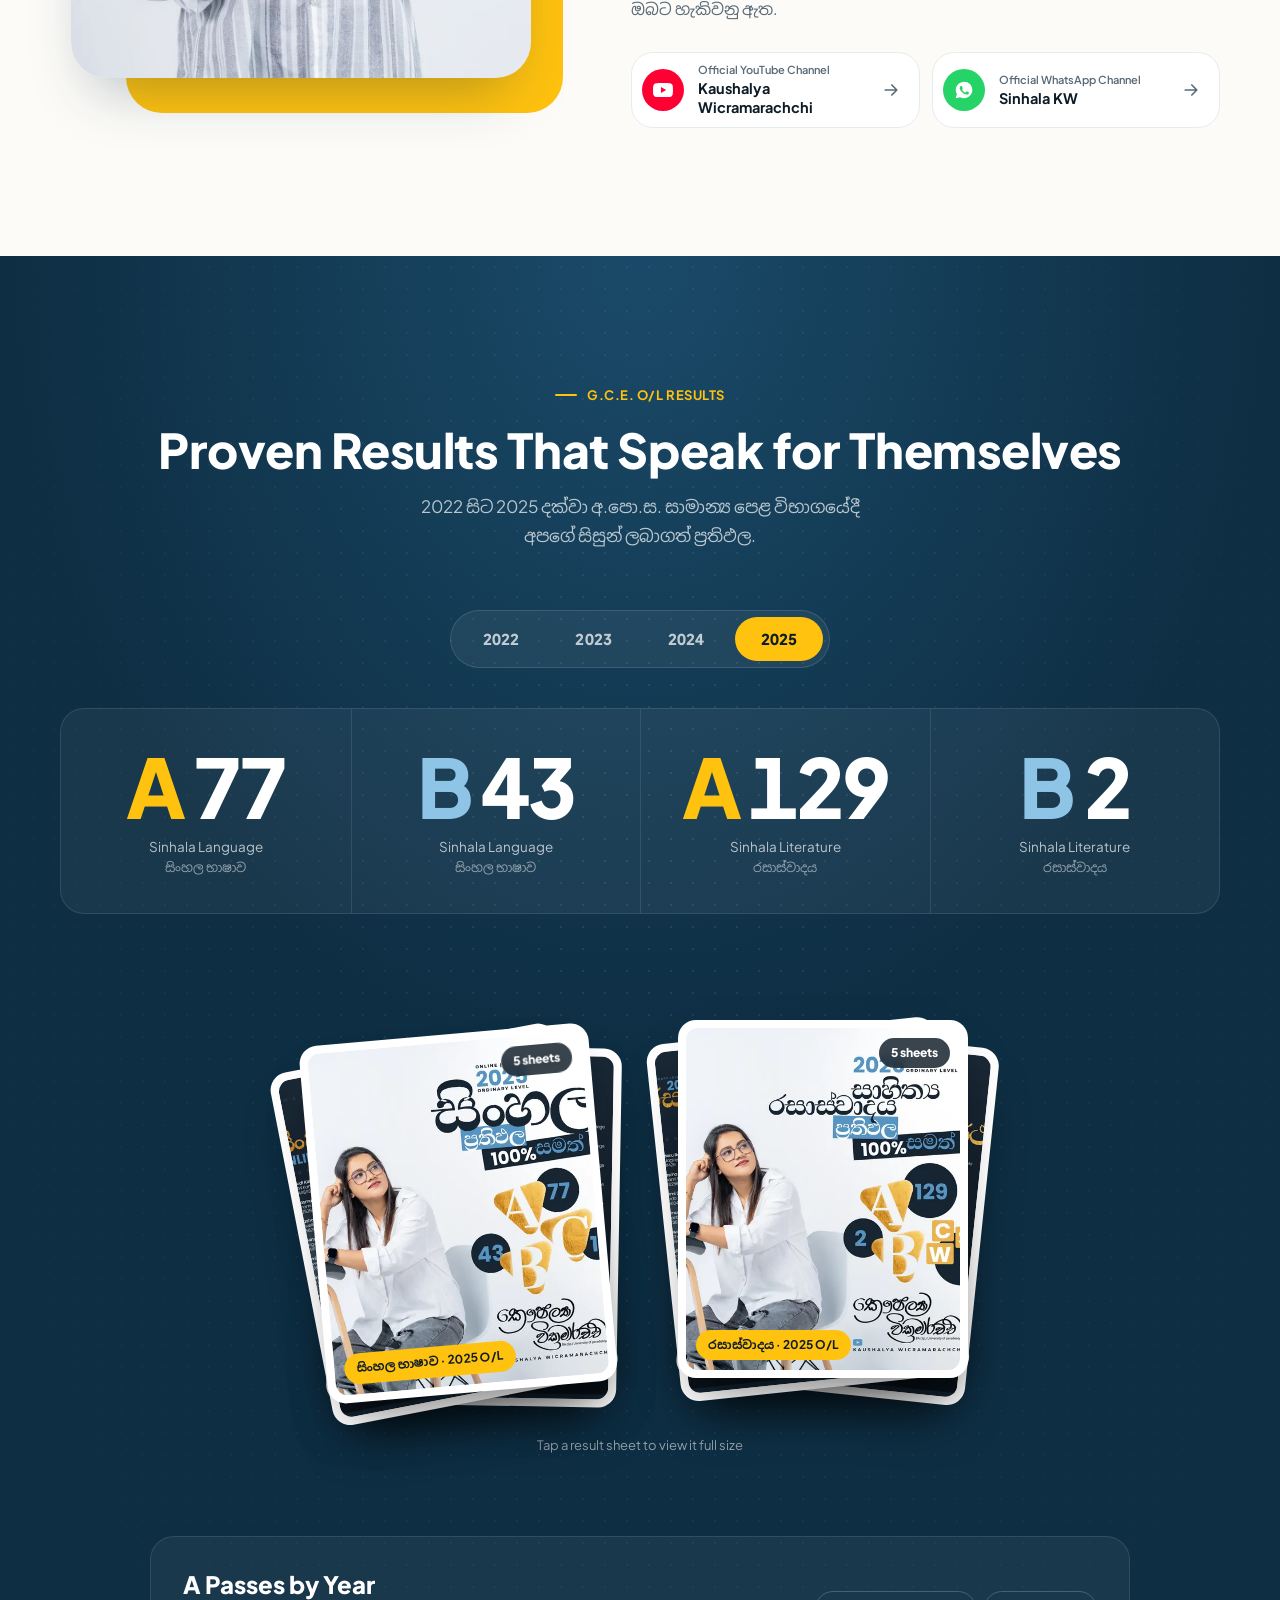
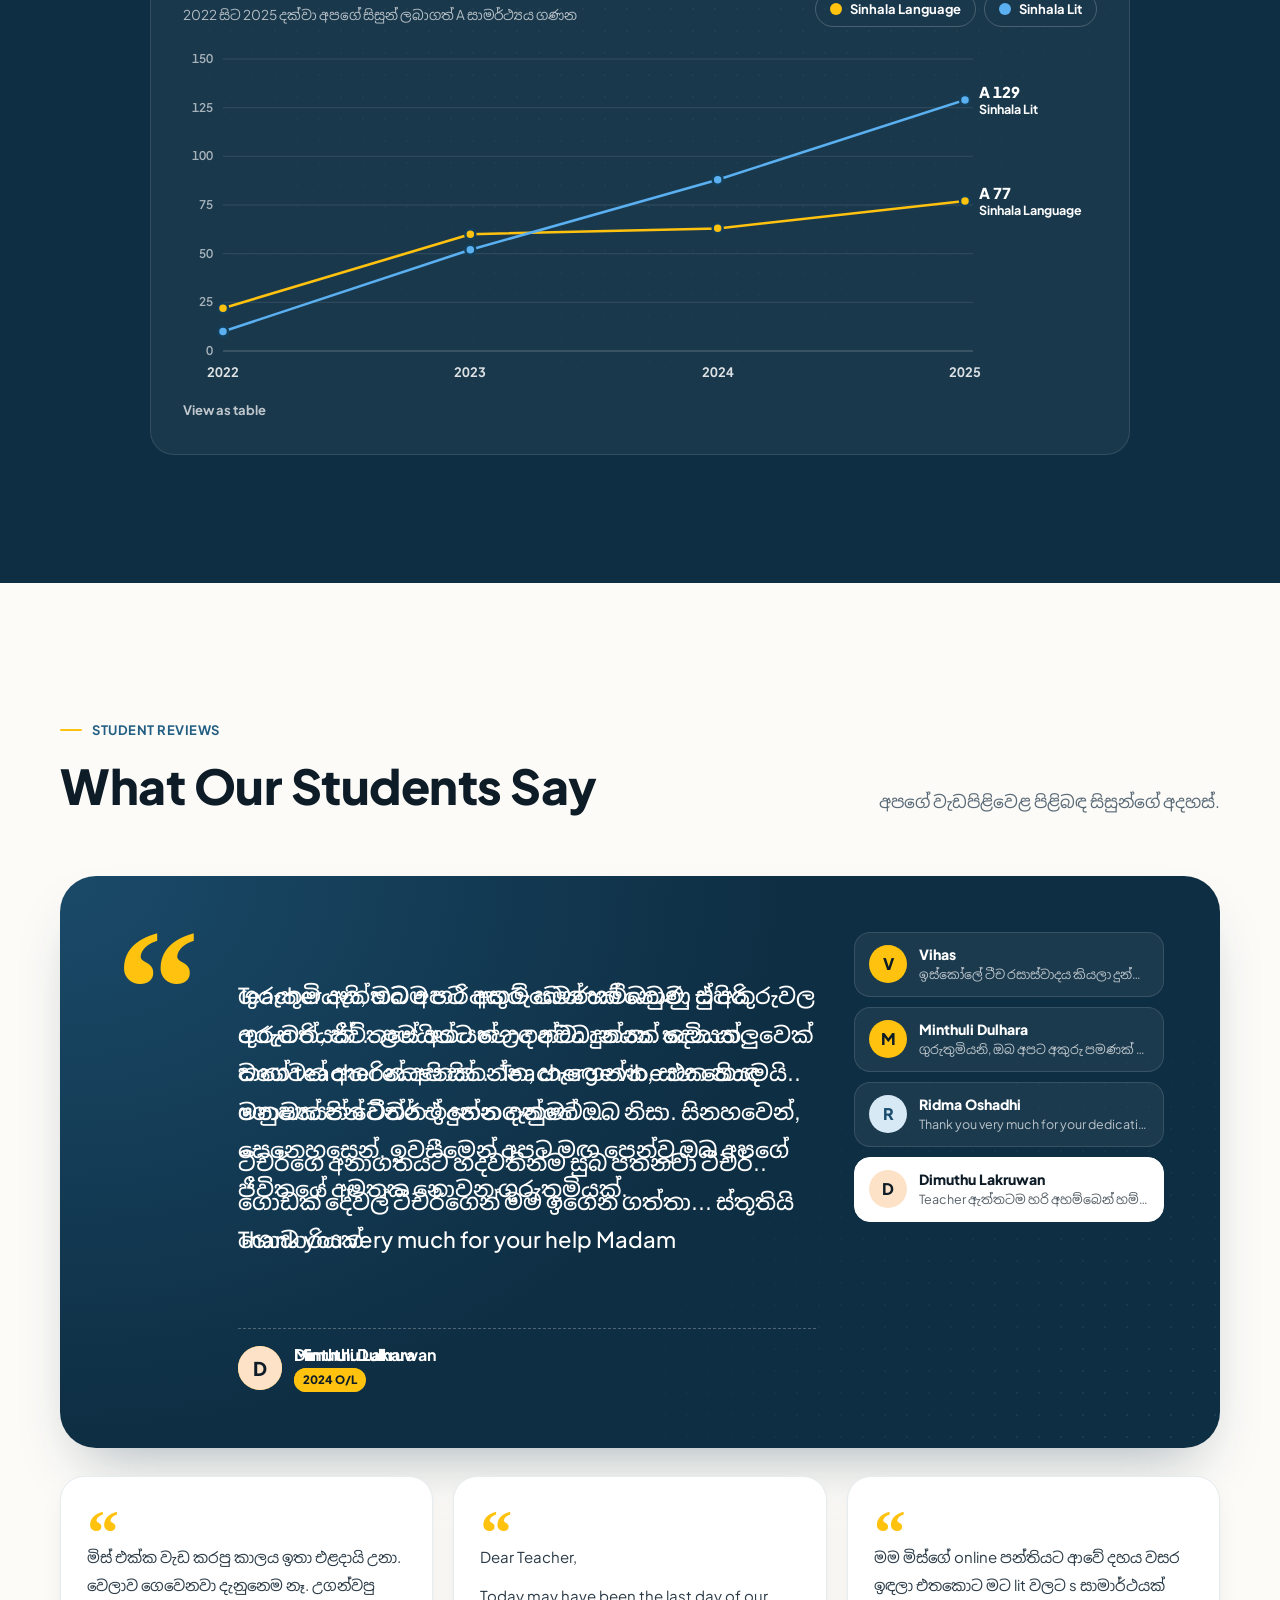
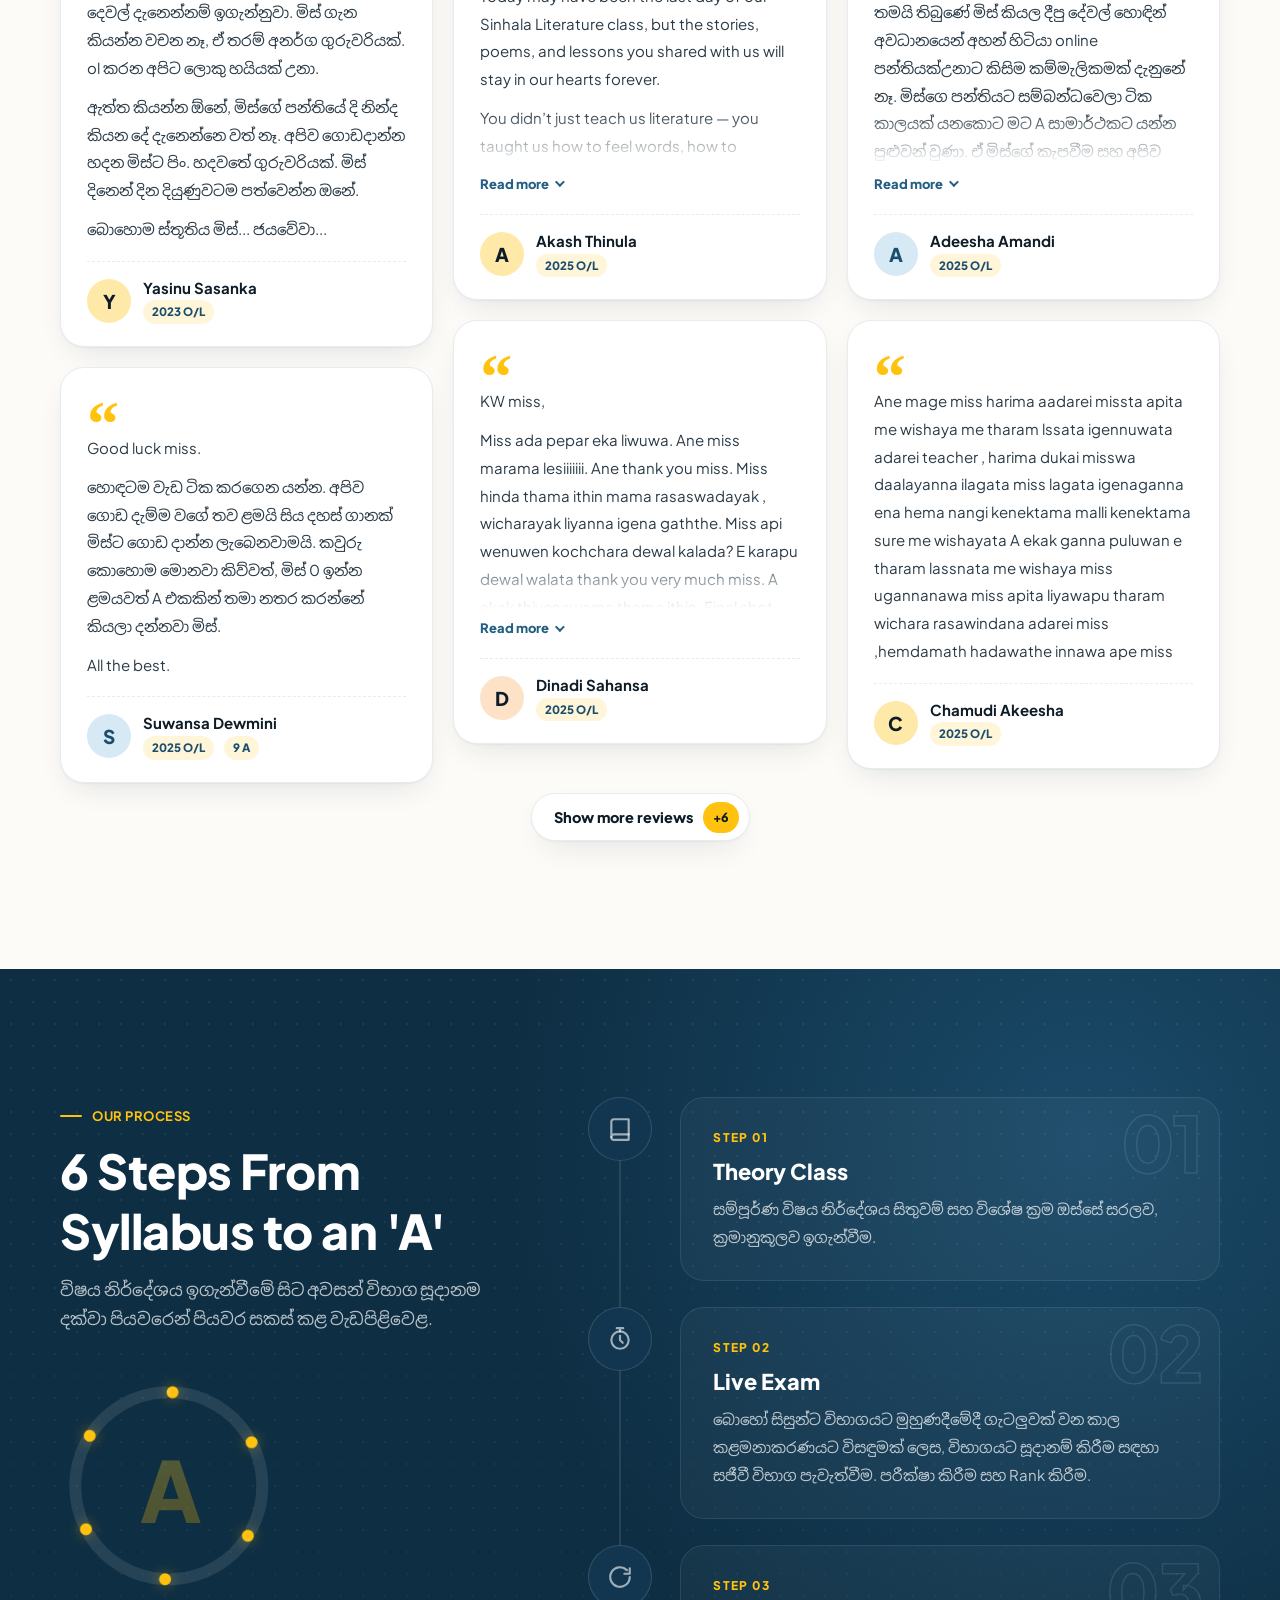
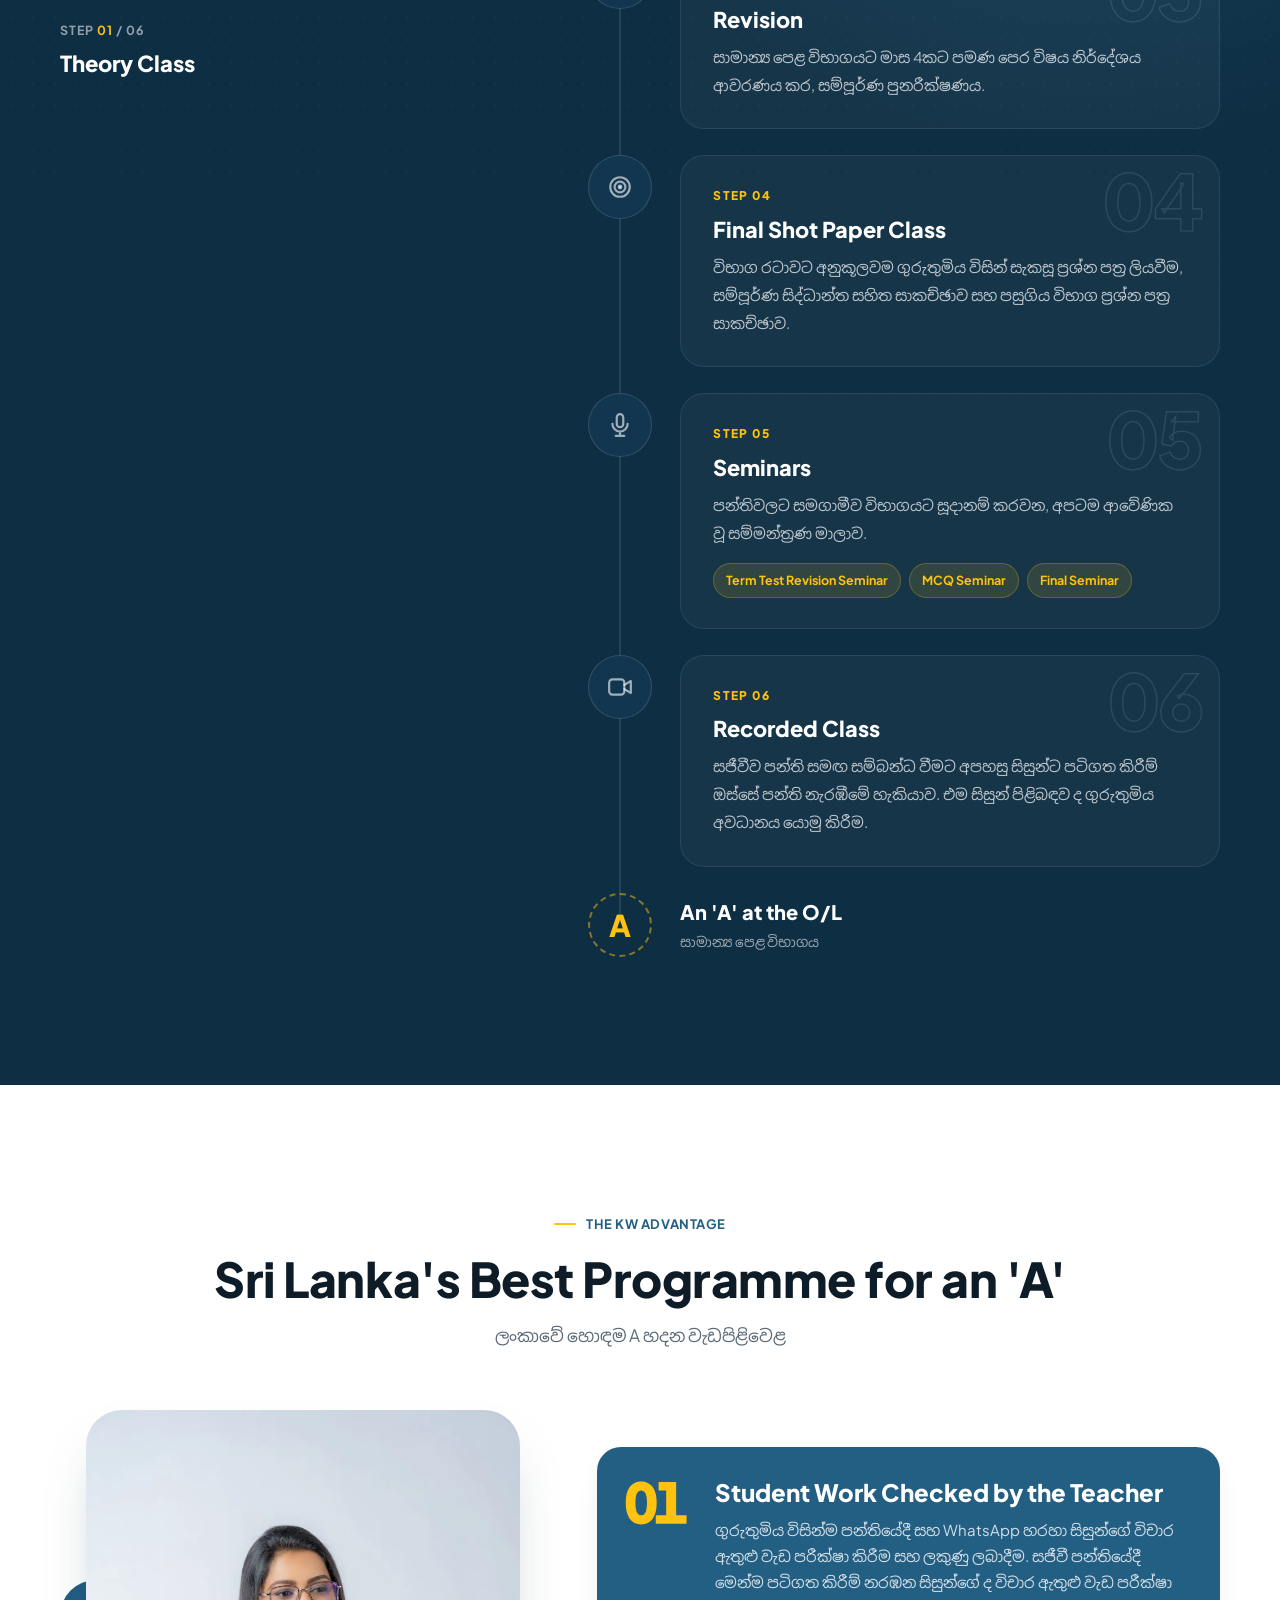
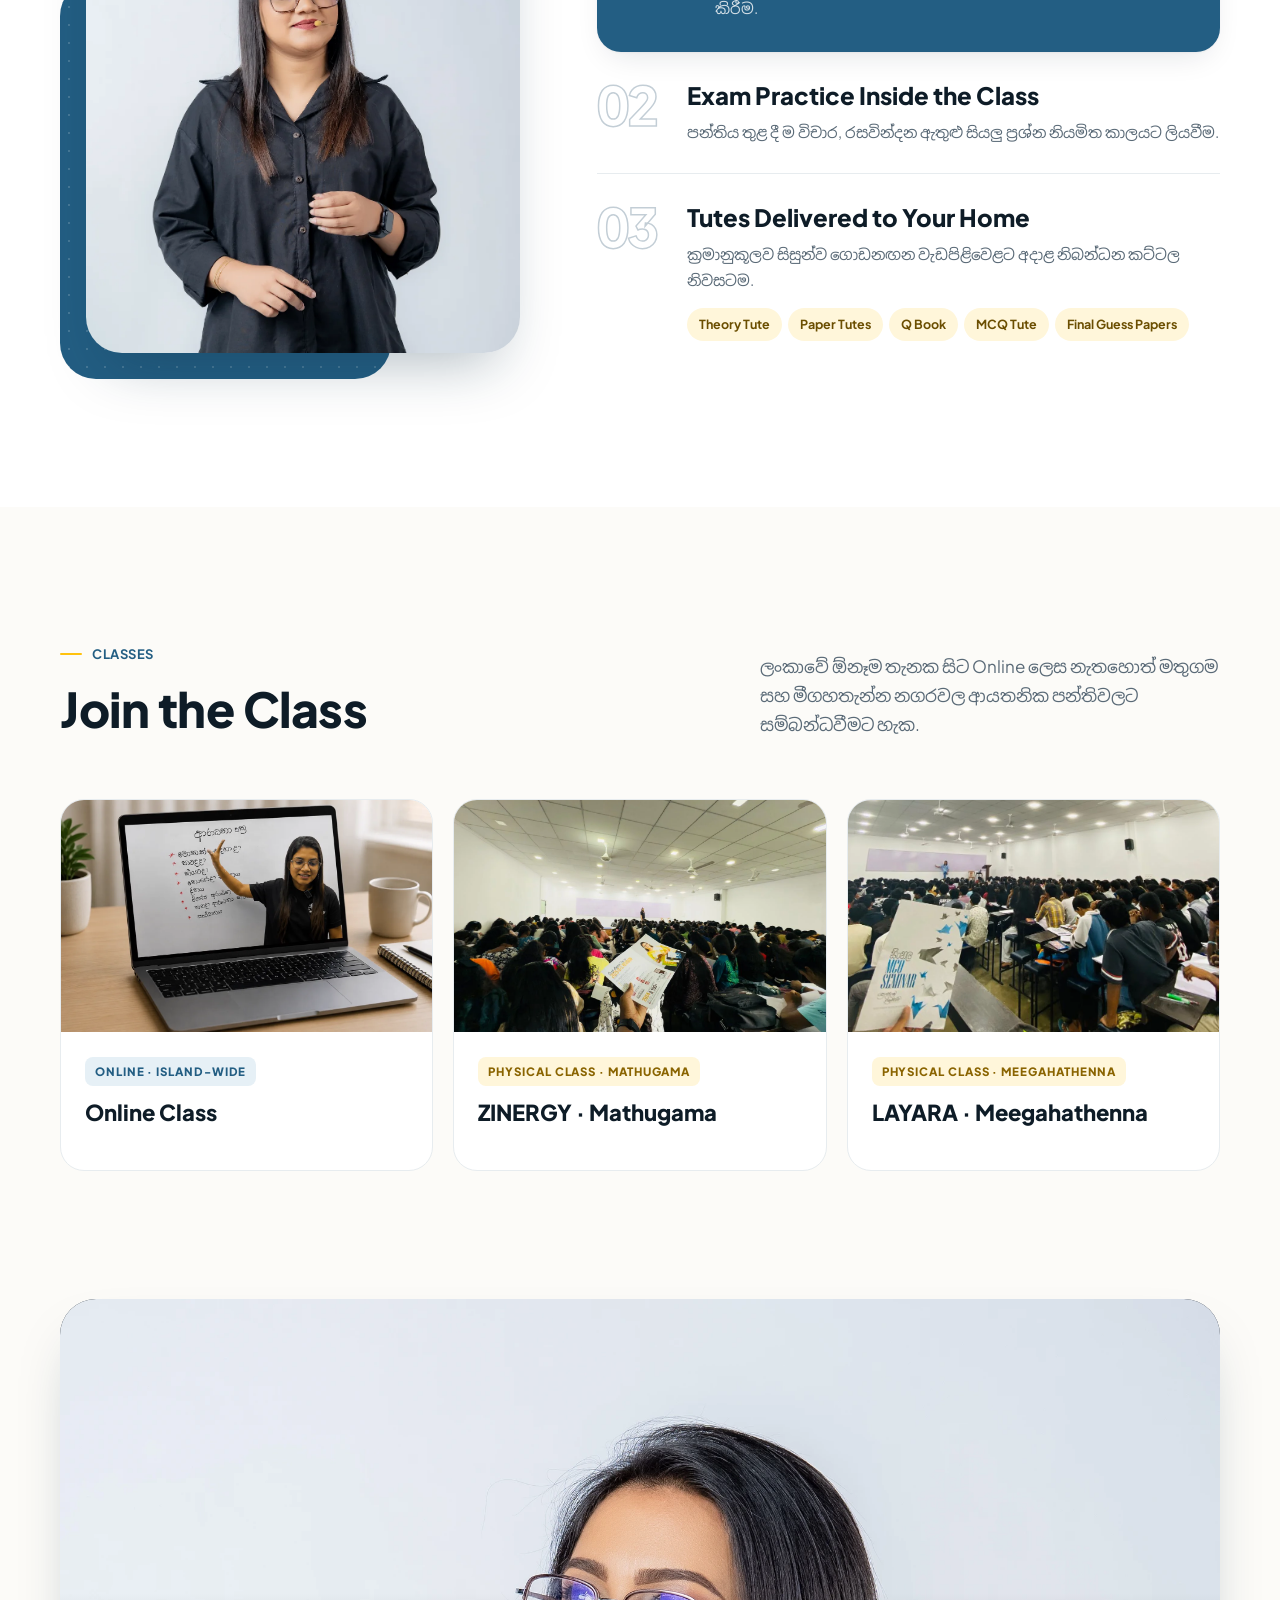
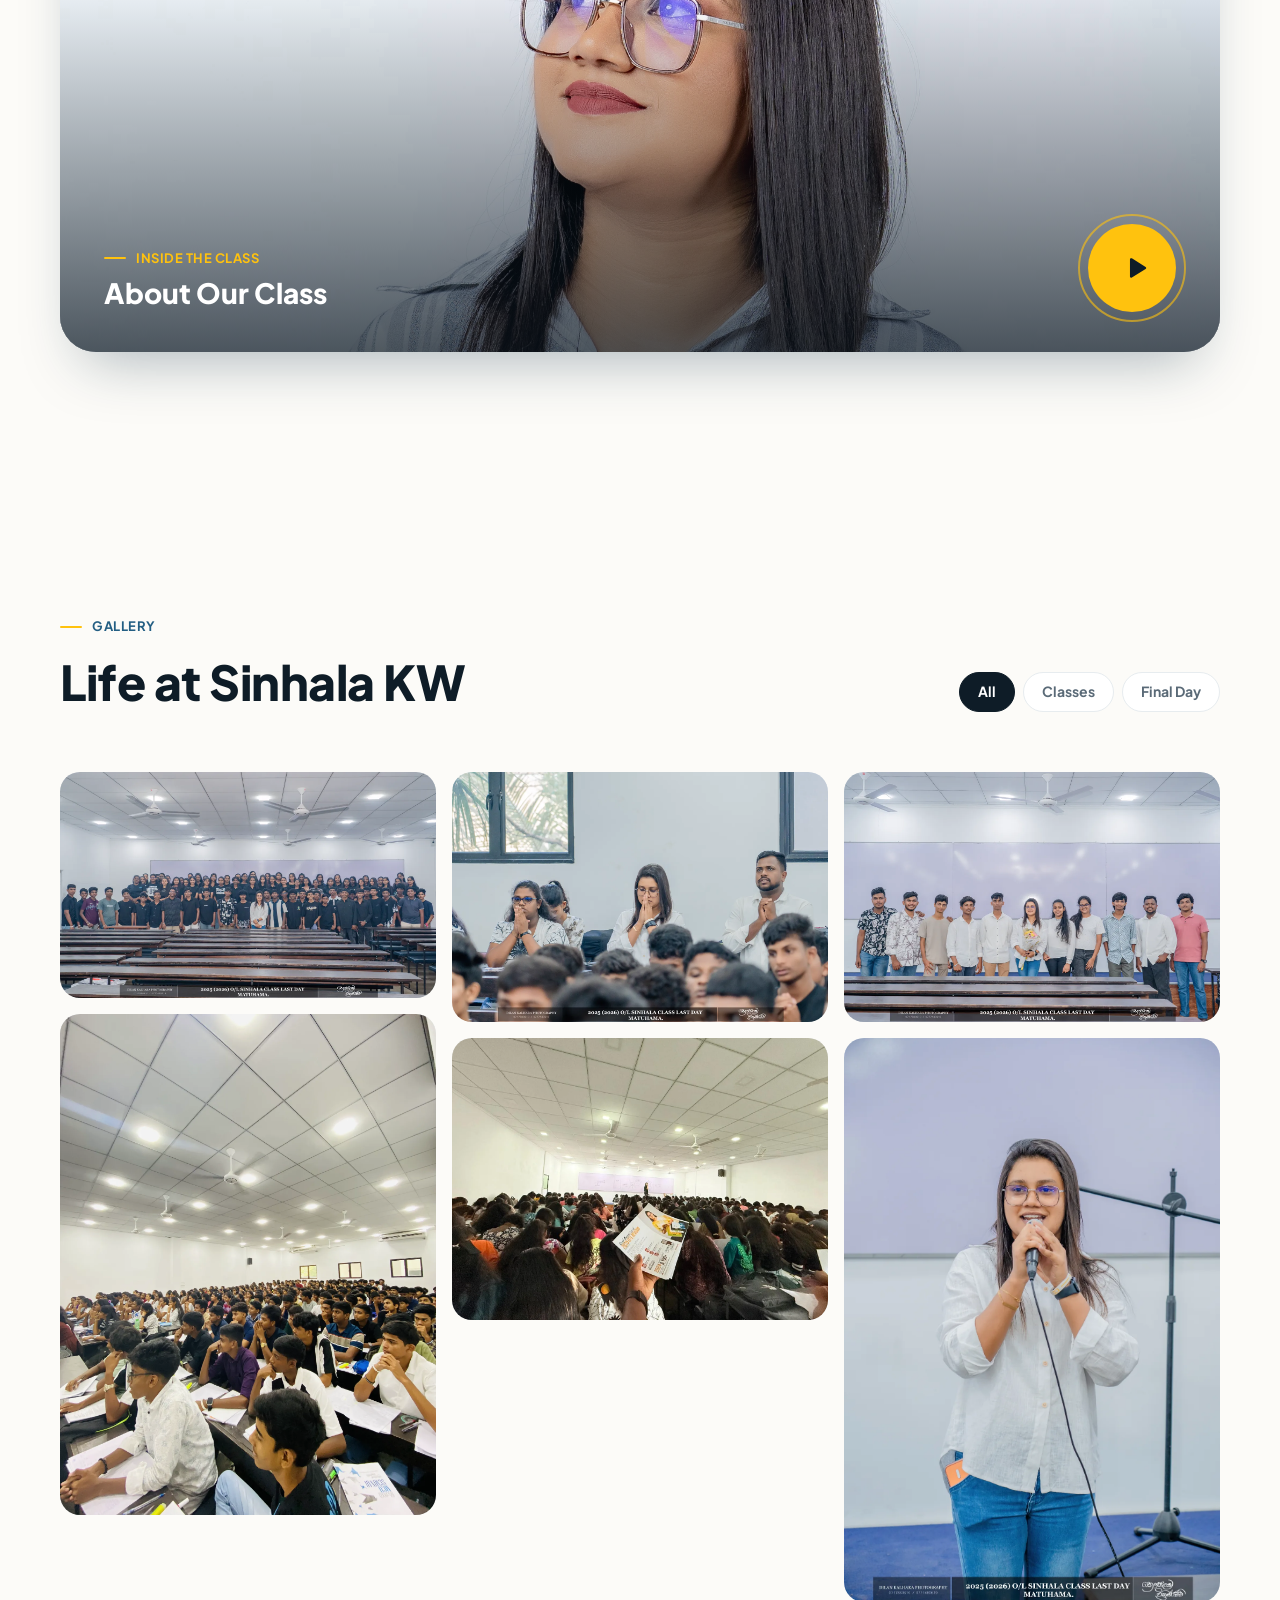
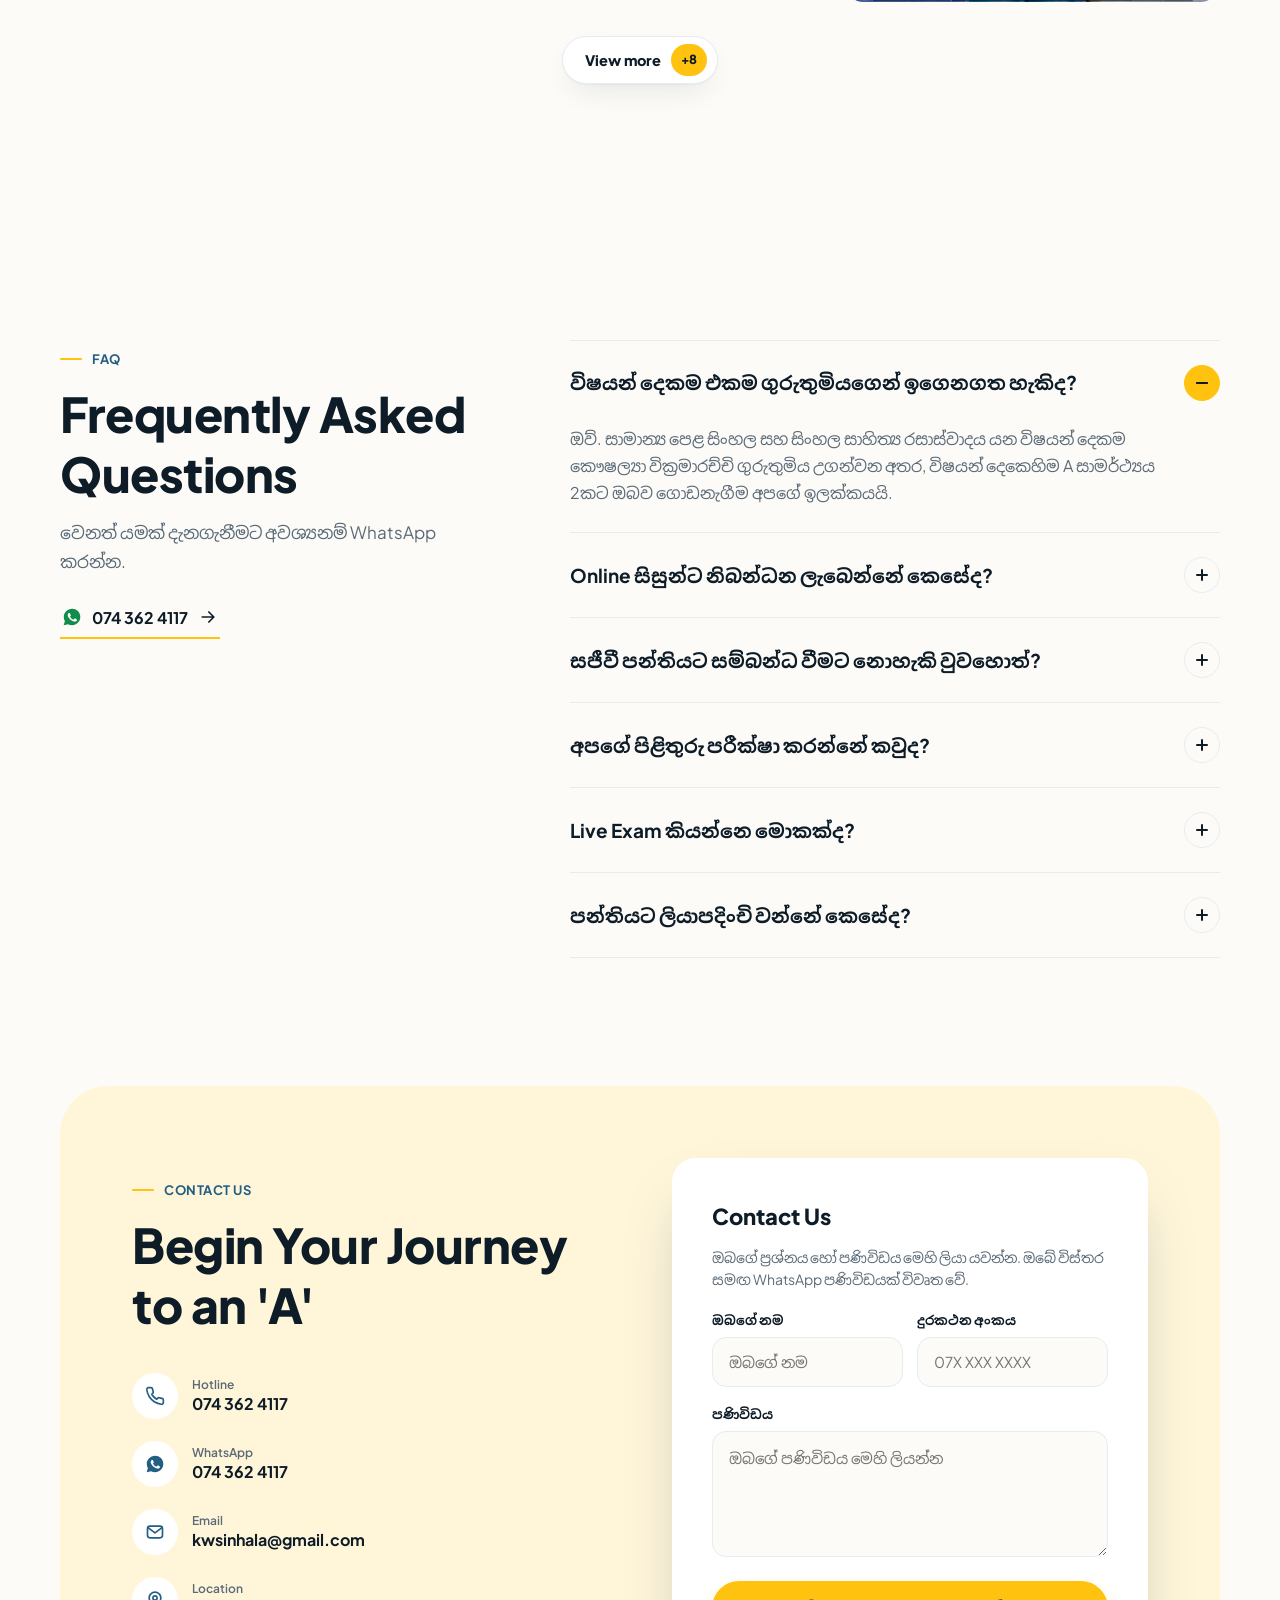
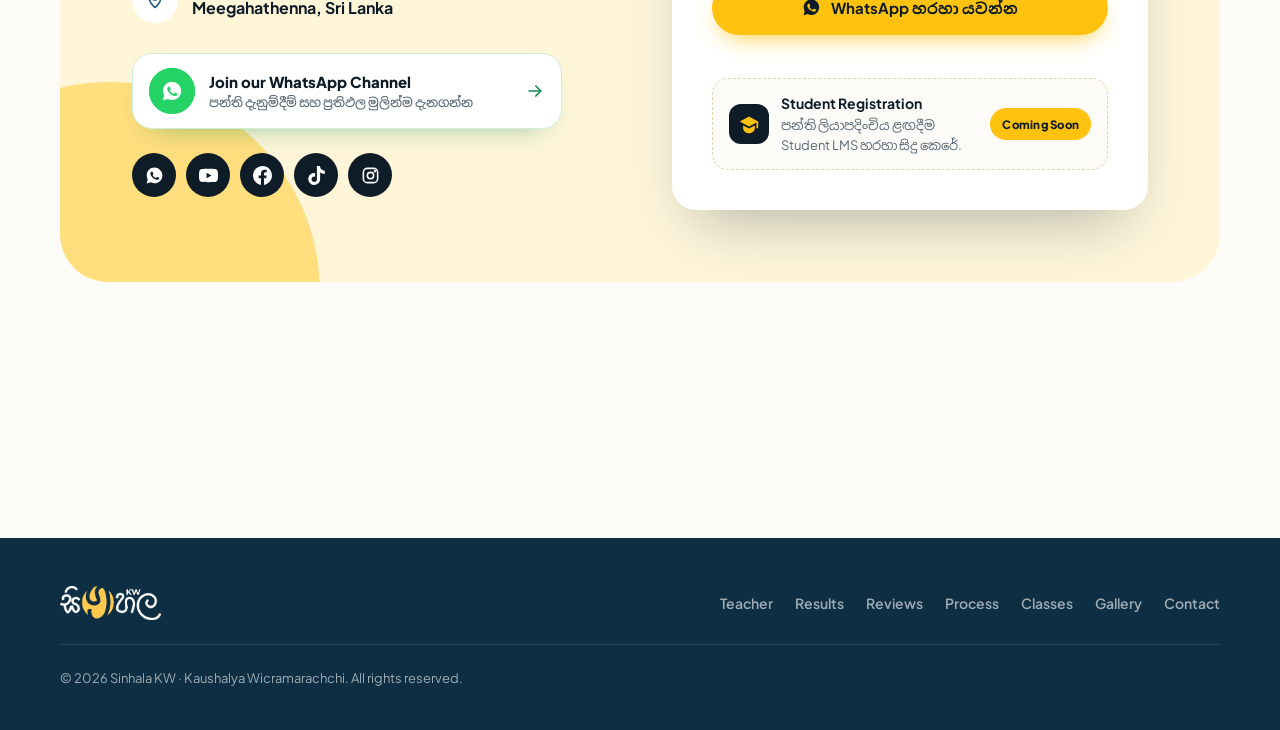
==== commit 804514d2: "feat(reviews): Vihas and year fixes, Ridma's grade in her quote; floating WhatsApp chat button" ====
--- a/index.html
+++ b/index.html
@@ -489,25 +489,25 @@
           <div class="t-stage">
             <figure class="t-slide is-active" id="ts-0" role="tabpanel" aria-labelledby="tp-0">
               <blockquote lang="si"><p>ඉස්කෝලේ ටීච රසාස්වාදය කියලා දුන්නා අපි හොඳට නිදාගත්තා. අද ටීච අපිට කියලා දුන්නා එක තප්පරයක් නිදාගන්න හිතුනෙවත් නෑ.</p><p>තැන්කිව් ටීච, අද ගොඩක් ලොකු දැනුමක් ගත්තා.</p></blockquote>
-              <figcaption class="t-author"><span class="t-avatar c0" aria-hidden="true">S</span><span class="t-who"><span class="t-name">Student Review</span><span class="t-meta"><span class="t-year">O/L</span></span></span></figcaption>
+              <figcaption class="t-author"><span class="t-avatar c0" aria-hidden="true">V</span><span class="t-who"><span class="t-name">Vihas</span><span class="t-meta"><span class="t-year">2024 O/L</span></span></span></figcaption>
             </figure>
             <figure class="t-slide" id="ts-1" role="tabpanel" aria-labelledby="tp-1">
               <blockquote lang="si"><p>ගුරුතුමියනි, ඔබ අපට අකුරු පමණක් නොව, ඒ අකුරුවල අරුතත්, ජීවිතයේ අගයත් උගන්වා දුන්නා. කවියත්, කතාවත් අතරින් අපි සිතන්න, හැඟෙන්න, සහ හොඳ මනුෂ්‍යයන් වෙන්න ඉගෙනගත්තේ ඔබ නිසා. සිනහවෙන්, සෙනෙහසෙන්, ඉවසීමෙන් අපට මඟ පෙන්වූ ඔබ අපගේ ජීවිතයේ අමතක නොවන ගුරුතුමියක්.</p><p>Thank you very much for your help Madam</p></blockquote>
               <figcaption class="t-author"><span class="t-avatar c0" aria-hidden="true">M</span><span class="t-who"><span class="t-name">Minthuli Dulhara</span><span class="t-meta"><span class="t-year">2025 O/L</span></span></span></figcaption>
             </figure>
             <figure class="t-slide" id="ts-2" role="tabpanel" aria-labelledby="tp-2">
-              <blockquote lang="en"><p>Thank you very much for your dedication and for everything you did for our great results, teacher. (8h seminars, online sessions, MCQ sessions, Final shot sessions, batch party and also the free online sessions)</p><p>You’re not a teacher who only teaches lessons. You taught lessons for our lives...</p><p>You’re my great motivator. Finally, thank you so much, teacher. Love you forever.</p></blockquote>
-              <figcaption class="t-author"><span class="t-avatar c2" aria-hidden="true">R</span><span class="t-who"><span class="t-name">Ridma Oshadhi</span><span class="t-meta"><span class="t-year">2025 O/L</span><span class="t-year">Sinhala A</span></span></span></figcaption>
+              <blockquote lang="en"><p class="t-grade">Sinhala - A</p><p>Thank you very much for your dedication and for everything you did for our great results, teacher. (8h seminars, online sessions, MCQ sessions, Final shot sessions, batch party and also the free online sessions)</p><p>You’re not a teacher who only teaches lessons. You taught lessons for our lives...</p><p>You’re my great motivator. Finally, thank you so much, teacher. Love you forever.</p></blockquote>
+              <figcaption class="t-author"><span class="t-avatar c2" aria-hidden="true">R</span><span class="t-who"><span class="t-name">Ridma Oshadhi</span><span class="t-meta"><span class="t-year">2025 O/L</span></span></span></figcaption>
             </figure>
             <figure class="t-slide" id="ts-3" role="tabpanel" aria-labelledby="tp-3">
               <blockquote lang="si"><p>Teacher ඇත්තටම හරි අහම්බෙන් හම්බවුණු සුපිරි ගුරුවරියක්... ළමයින්ට හොද අවධානයක් දෙන යාලුවෙක් වගේ teacher කෙනෙක්... Teacherge vibe එක නියමයි.. ගොඩක් පින් ටීචර් ඒ දුන්න දැනුමට...</p><p>ටීචර්ගෙ අනාගතයට හදවතින්ම සුබ පතනවා ටීචර්.. ගොඩක් දේවල් ටීචර්ගෙන් මම ඉගෙන ගත්තා... ස්තූතියි ගොඩාරියක්.</p></blockquote>
-              <figcaption class="t-author"><span class="t-avatar c3" aria-hidden="true">D</span><span class="t-who"><span class="t-name">Dimuthu Lakruwan</span><span class="t-meta"><span class="t-year">2025 O/L</span></span></span></figcaption>
+              <figcaption class="t-author"><span class="t-avatar c3" aria-hidden="true">D</span><span class="t-who"><span class="t-name">Dimuthu Lakruwan</span><span class="t-meta"><span class="t-year">2024 O/L</span></span></span></figcaption>
             </figure>
           </div>
           <div class="t-picks" role="tablist" aria-label="Student reviews">
             <button class="t-pick is-active" type="button" role="tab" id="tp-0" aria-controls="ts-0" aria-selected="true">
-              <span class="t-avatar c0" aria-hidden="true">S</span>
-              <span class="t-pick-txt"><strong>Student Review</strong><span>ඉස්කෝලේ ටීච රසාස්වාදය කියලා දුන්නා අපි හොඳට නිදාගත්තා. අද…</span></span>
+              <span class="t-avatar c0" aria-hidden="true">V</span>
+              <span class="t-pick-txt"><strong>Vihas</strong><span>ඉස්කෝලේ ටීච රසාස්වාදය කියලා දුන්නා අපි හොඳට නිදාගත්තා. අද…</span></span>
               <span class="t-pick-bar" aria-hidden="true"></span>
             </button>
             <button class="t-pick" type="button" role="tab" id="tp-1" aria-controls="ts-1" aria-selected="false" tabindex="-1">
@@ -567,7 +567,7 @@
           <figure class="t-card reveal is-more">
             <blockquote class="t-body" lang="si"><p>කාලෙ කන ගුරුවරු ප්‍රසිද්ද වෙලා.. මේ වගේ ගුරුවරු ඇයි Underrated, අප්‍රසිද්ද උනේ... හේතුවත් දන්නවා ඉතීම්... අපි කරන්නේ තාවකාලික සතුකට හරියට syllabus වත් කවර් කරන්නේ නැති ගුරුවරු ගාවට යනවා... ව්‍යංගාර්ථ කුණුහරප අහන්න.</p><p>madam be like - තේරෙයි.. කල් යයි...</p><p>vena kenekta novenna share karala recomond karaham mallilata.</p></blockquote>
             <button class="t-more" type="button" aria-expanded="false"><span>Read more</span></button>
-            <figcaption class="t-author"><span class="t-avatar c3" aria-hidden="true">S</span><span class="t-who"><span class="t-name">Student Review</span><span class="t-meta"><span class="t-year">O/L</span></span></span></figcaption>
+            <figcaption class="t-author"><span class="t-avatar c3" aria-hidden="true">S</span><span class="t-who"><span class="t-name">Student Review</span><span class="t-meta"><span class="t-year">2025 O/L</span></span></span></figcaption>
           </figure>
           <figure class="t-card reveal is-more">
             <blockquote class="t-body" lang="si"><p>ටීච මාරම දුකයි ටීචව දාලා යන්න. ටීච කරපු වැඩ කන්දරාවට මන් නම් ටීච කියලා දුන්න subject ලියන්න බයක් එන්නෙවත් නෑ .ඒ තරම් ටිච අපිට වැඩ කෙරෙවුවා.මන් ටීචගේ literature clz ආවේ grade 10 වලදී මට එත්කොට තිබ්බේ C එකක් අද මට A එකක් තියෙන්වා මාරම සතුටුයි ටීච .සිංහල Class ආවේ grade 11 වලදී එතකොට මට B එකක් දැන් මට A එකක් .ඉතින් ටීච කියන්න වචන නෑ. ටීච අපිට ලස්සනට පාඩම් කියලා දීලා උපරිමයෙන් ම කරනවා.ඉදිරියටත් ටිචට ලස්සනට ටීච කියනවා ශෝයිවට වැඩ ටික කරගන්න සුබ පතනවා ආදරෙයි ටීච.සිංහල නම් කෞශල්‍යා මිස් තමා ඉතින් .අනිවාරෙන් A ඇරන් එනෝ</p></blockquote>
@@ -577,7 +577,7 @@
           <figure class="t-card reveal is-more">
             <blockquote class="t-body" lang="si"><p>සිංහලවලට A එකක් තියෙනවා මිස්..මම මිස්ගෙ Final shot වලට join වුණා..මට ව්‍යාකරණ කිසිම දෙයක් කලින් තේරුණේ නෑ..මිස්ගෙ seminar වලට join වුණාට පස්සෙ මම ව්‍යාකරණ ටික ගොඩ දාගත්තා..පාන්දර 2-3 වෙනකම් මිස්ගෙ seminar වල ඉඳියා..කිසිම කම්මැලිකමක් දැනුනෙ නෑ..ආසාවෙන් හිටියා..රසාස්වාදෙ seminar එකටත් මම ඉඳියා..මට රසාස්වාදෙටත් A එකක් තියෙනවා..Thank you Miss..ඕනම කෙනෙක්ට බය නැතුව මිස්ගෙ class වලට join වෙන්න කියන්න පුලුවන්...</p></blockquote>
             <button class="t-more" type="button" aria-expanded="false"><span>Read more</span></button>
-            <figcaption class="t-author"><span class="t-avatar c2" aria-hidden="true">S</span><span class="t-who"><span class="t-name">Student Review</span><span class="t-meta"><span class="t-year">O/L</span></span></span></figcaption>
+            <figcaption class="t-author"><span class="t-avatar c2" aria-hidden="true">S</span><span class="t-who"><span class="t-name">Student Review</span><span class="t-meta"><span class="t-year">2025 O/L</span></span></span></figcaption>
           </figure>
           <figure class="t-card reveal is-more">
             <blockquote class="t-body" lang="si"><p>අ යන්නෙන් පටන් ගෙන ජීවිතයම දිනන්න පා පෙන්නු ගුරුමෑණියනි......</p><p>මේ සටහන ඔබට උපහාරයක්ම වේවා</p><p>අපි වගේම දරුවන් ඉදිරියේදි දැයට දායාද කරන්නට සුබ පැතුම් !!</p></blockquote>
@@ -587,7 +587,7 @@
           <figure class="t-card reveal is-more">
             <blockquote class="t-body" lang="en"><p>Teacher karana dewal kawadawath weradi kiyanna be teacher mokada api teacher gena hodata dannawa. e wagema api wenuwe mahansi wechchi vidiha thama apita mathak wenawa.Teacherge mn class awe 10 anthima ware e enakotath mata vichararayak hriyata liyanna therenne ne.teacherge class ewilla 11 palaweni waredi mage wedima lakunu thibbe sinhala walata (85%). Sinhala mata be kiyala idala anthima mage asama vishaya sinhala una.teacher api wenuwen karapu siyallama poddakwath ahaka giye ne.MCQ walatai , wiyakrana paper ekatai, vichara paper ekatai lakunu ganna vidiha hodatama kiyala dunna.teacher dunna hema paper ekakma,hema seminar ekakkatama awa.poddakwath kammeli hithenne nethi wennam mis kiyala dunna.den inna nangila mallilatath apita wagema hodata ugannanawa kiyala api danno.. e hinda misge class ena mis kiyana weda tika hariyatama karana kenekta kawadawathma A ekak beri wenne ne.</p></blockquote>
             <button class="t-more" type="button" aria-expanded="false"><span>Read more</span></button>
-            <figcaption class="t-author"><span class="t-avatar c2" aria-hidden="true">S</span><span class="t-who"><span class="t-name">Student Review</span><span class="t-meta"><span class="t-year">O/L</span></span></span></figcaption>
+            <figcaption class="t-author"><span class="t-avatar c2" aria-hidden="true">S</span><span class="t-who"><span class="t-name">Student Review</span><span class="t-meta"><span class="t-year">2025 O/L</span></span></span></figcaption>
           </figure>
         </div>
         <div class="t-showmore-wrap">
@@ -948,6 +948,11 @@
   </footer>
 
   <!-- Floating Student LMS button -->
+  <!-- Floating WhatsApp chat button (sits above the LMS button) -->
+  <a class="wa-fab" href="https://wa.me/94743624117" target="_blank" rel="noopener" aria-label="WhatsApp chat: 074 362 4117">
+    <svg class="ic" aria-hidden="true"><use href="#i-wa"/></svg>
+  </a>
+
   <button type="button" class="lms-fab" data-lms-trigger aria-haspopup="dialog" aria-label="Student LMS, coming soon">
     <span class="lms-fab-pulse" aria-hidden="true"></span>
     <svg class="ic" aria-hidden="true"><use href="#i-lms"/></svg>
--- a/css/styles.css
+++ b/css/styles.css
@@ -1932,3 +1932,19 @@
 /* tablets: the title already names the place, so the tag keeps only the class type */
 @media (min-width: 641px) and (max-width: 1080px) { .venue .tag-loc { display: none; } .venue .tag { font-size: 10.5px; letter-spacing: .06em; } }
 @media (max-width: 640px) { .venue .tag { font-size: 11px; letter-spacing: .06em; } }
+
+/* reviews: grade line at the top of a quote (e.g. Sinhala - A) */
+.t-grade { font-size: 14px !important; font-weight: 800 !important; letter-spacing: .04em; color: var(--yellow) !important; }
+
+/* floating WhatsApp chat button, stacked above the Student LMS button */
+.wa-fab {
+  position: fixed; z-index: 40; right: 24px; bottom: calc(84px + env(safe-area-inset-bottom));
+  width: 52px; height: 52px; border-radius: 50%; display: grid; place-items: center;
+  background: #25D366; color: #fff; box-shadow: 0 14px 30px -12px rgba(18, 140, 74, .7);
+  transition: transform .35s var(--ease), opacity .35s, visibility .35s;
+}
+.wa-fab .ic { width: 26px; height: 26px; }
+.wa-fab:hover { transform: translateY(-3px) scale(1.04); }
+.wa-fab:focus-visible { outline: 2.5px solid var(--ink); outline-offset: 3px; }
+.js .wa-fab:not(.is-shown), .menu-open .wa-fab, .modal-open .wa-fab { opacity: 0; visibility: hidden; transform: translateY(16px); pointer-events: none; }
+@media (max-width: 640px) { .wa-fab { right: 14px; bottom: calc(70px + env(safe-area-inset-bottom)); width: 48px; height: 48px; } .wa-fab .ic { width: 24px; height: 24px; } }
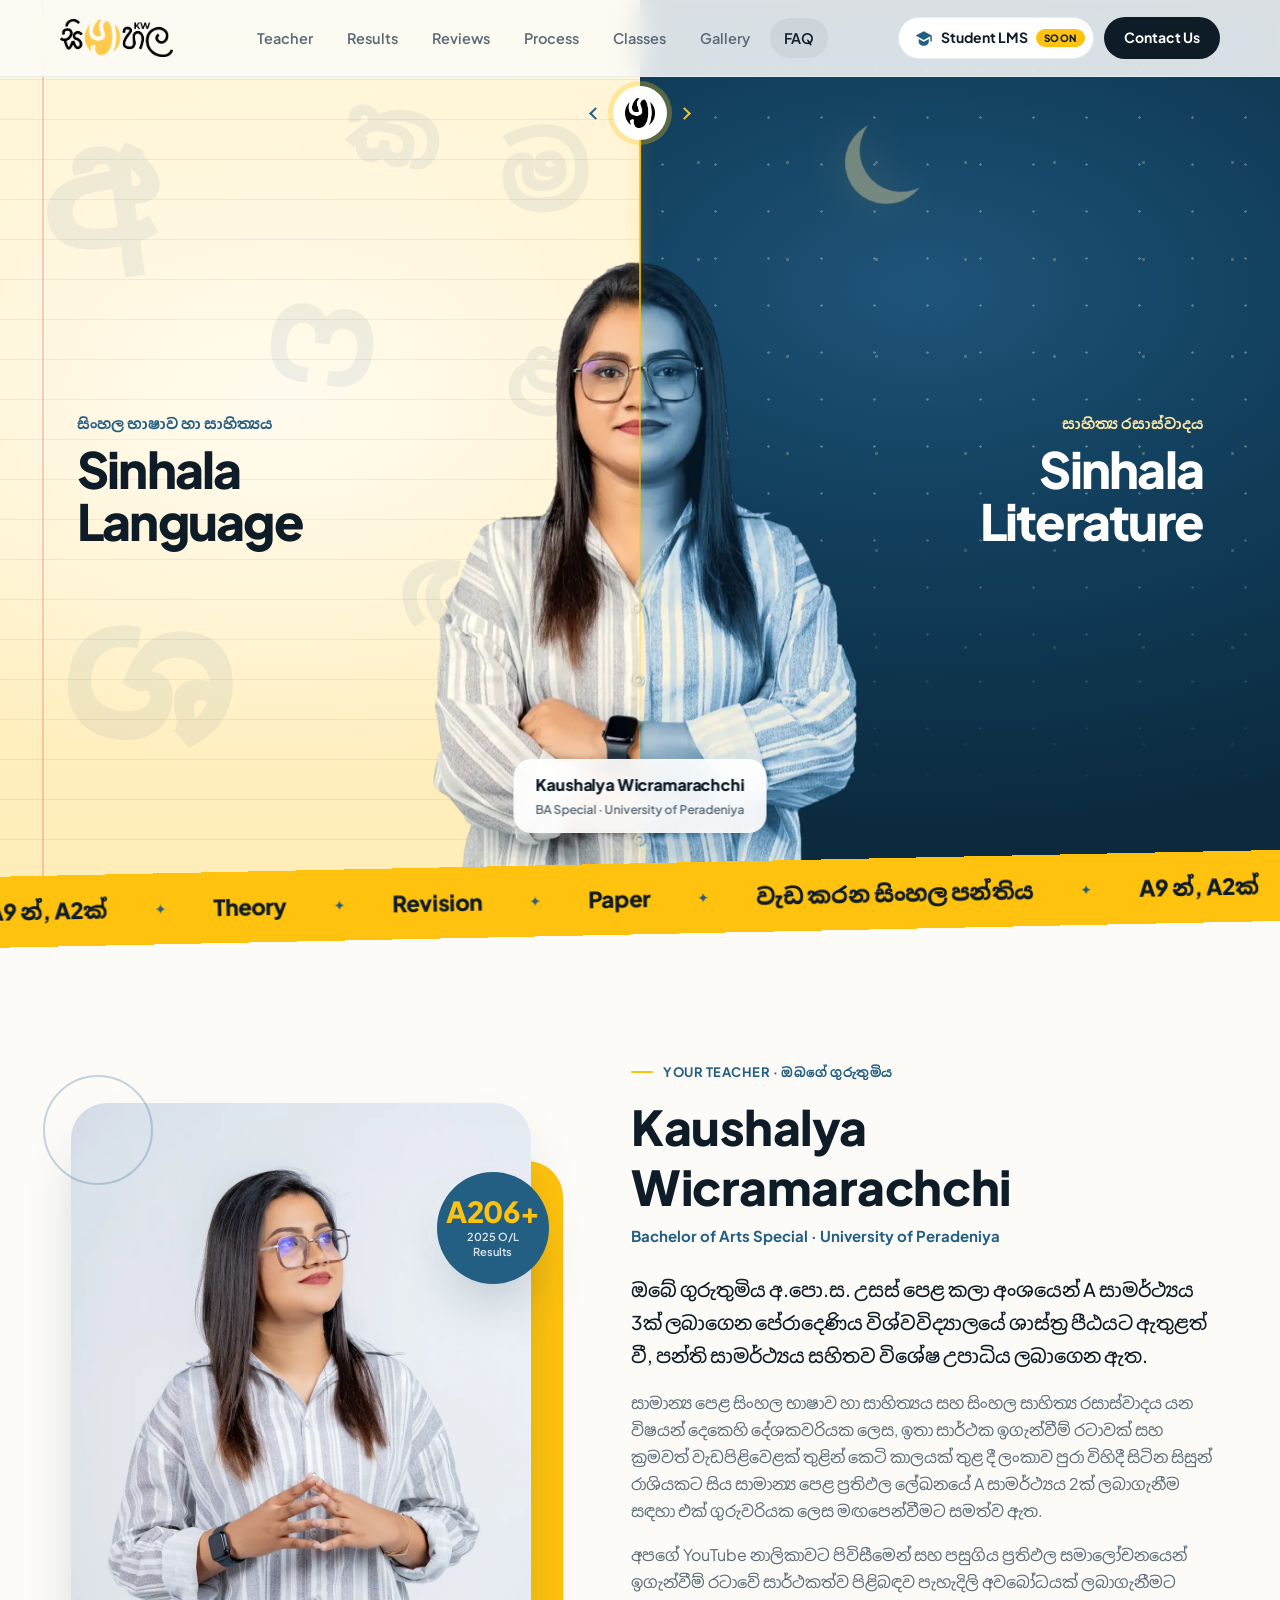
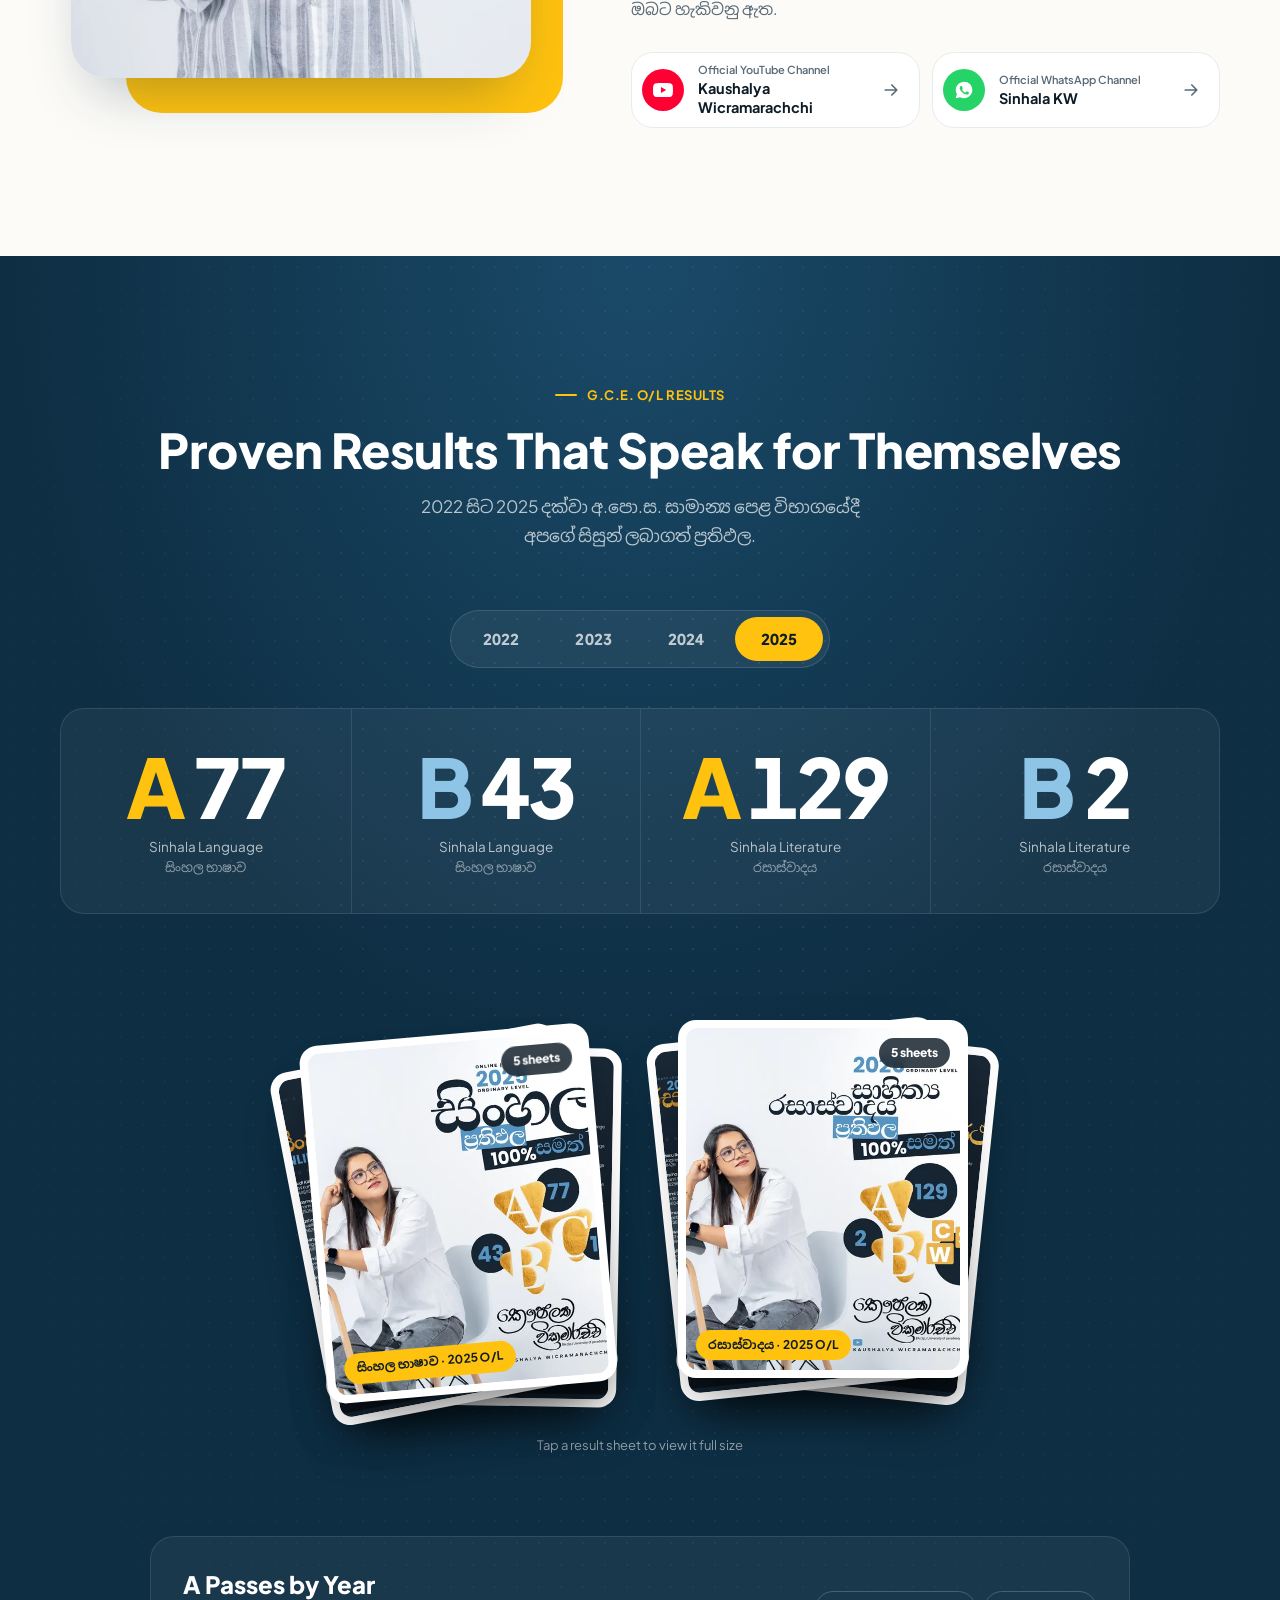
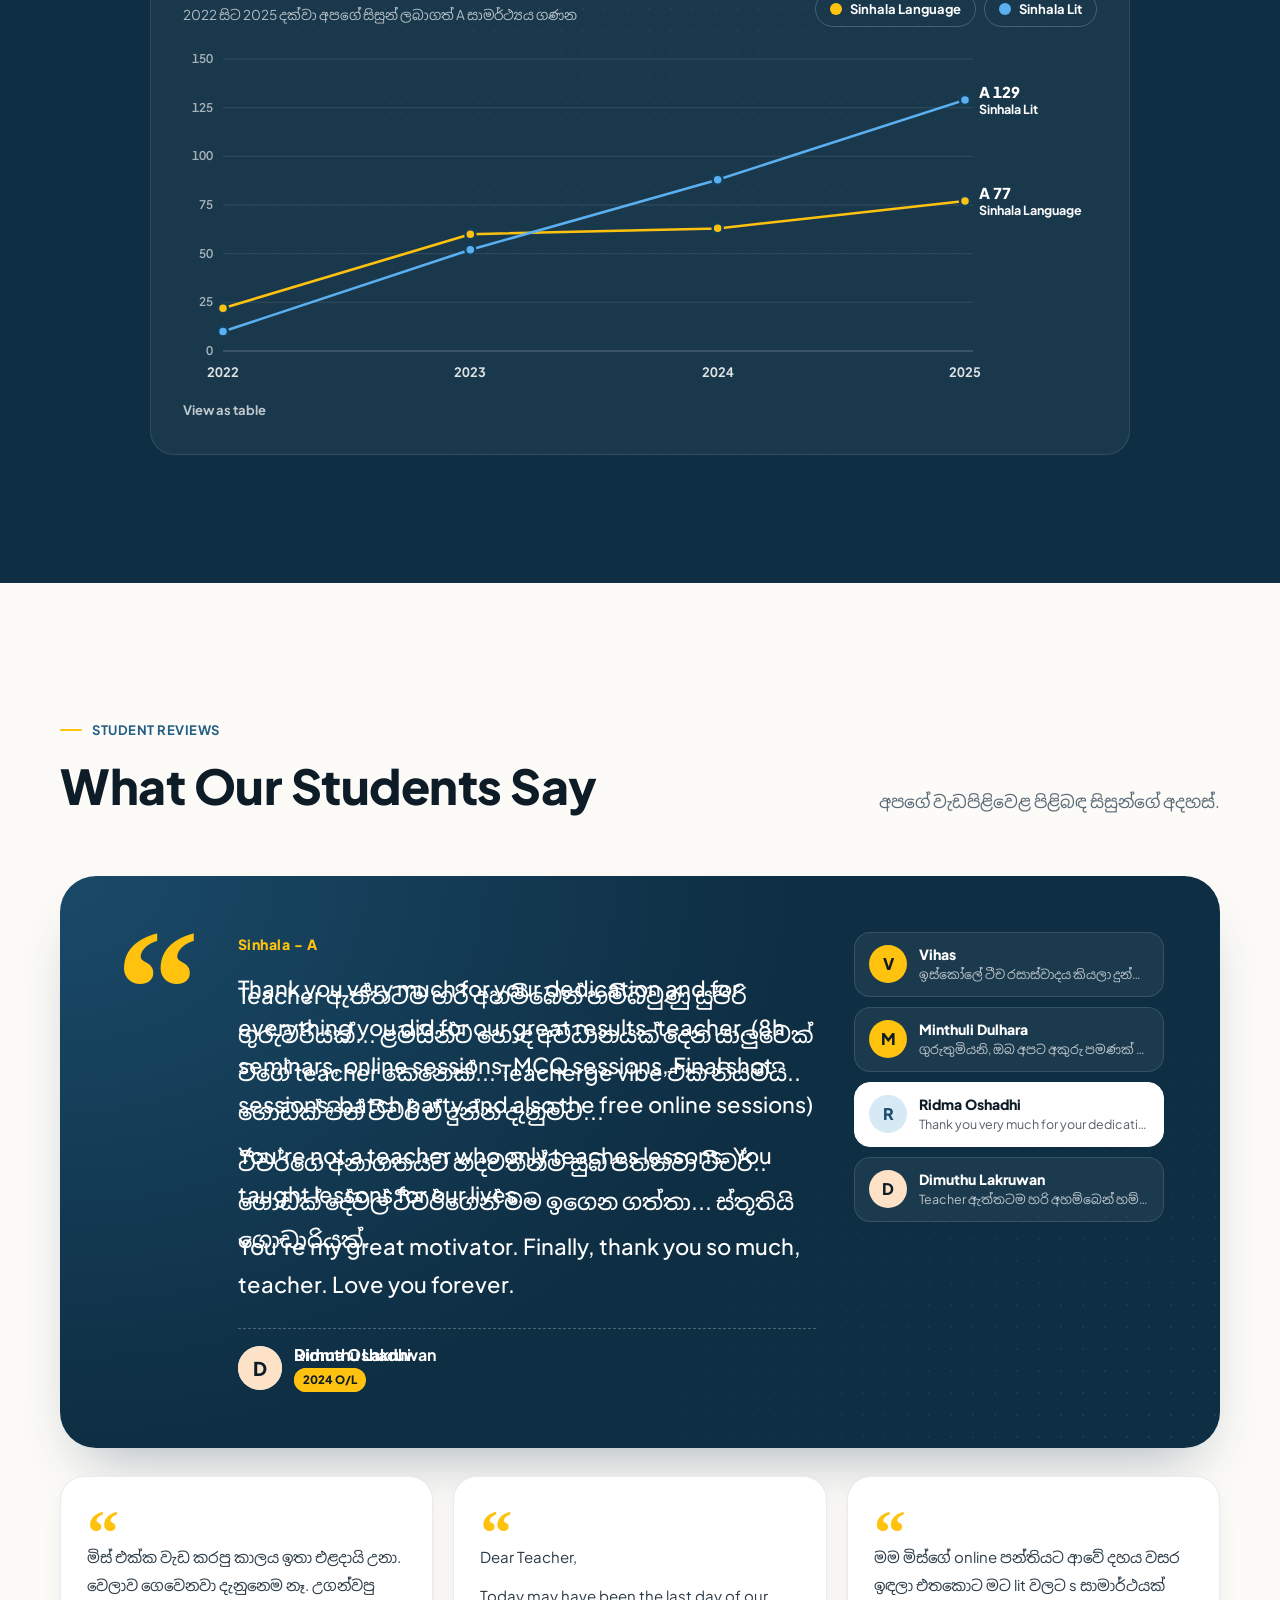
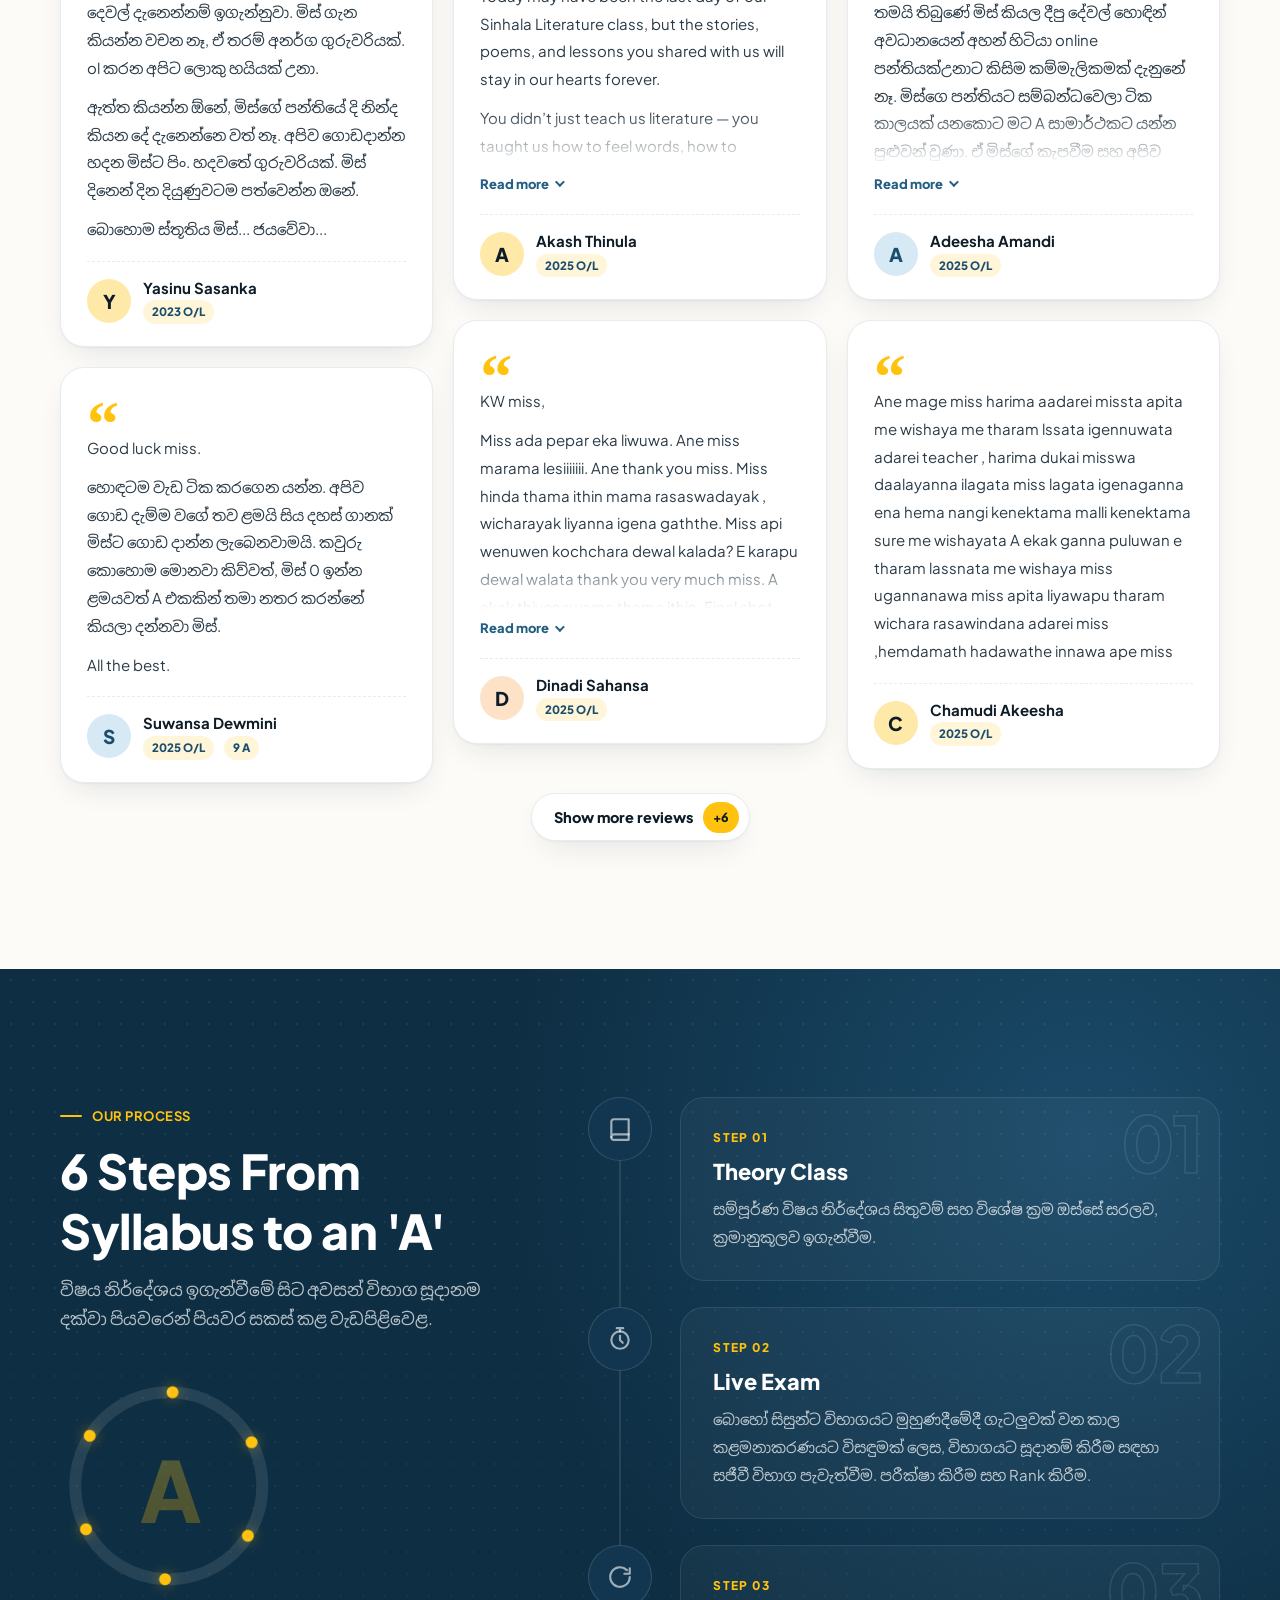
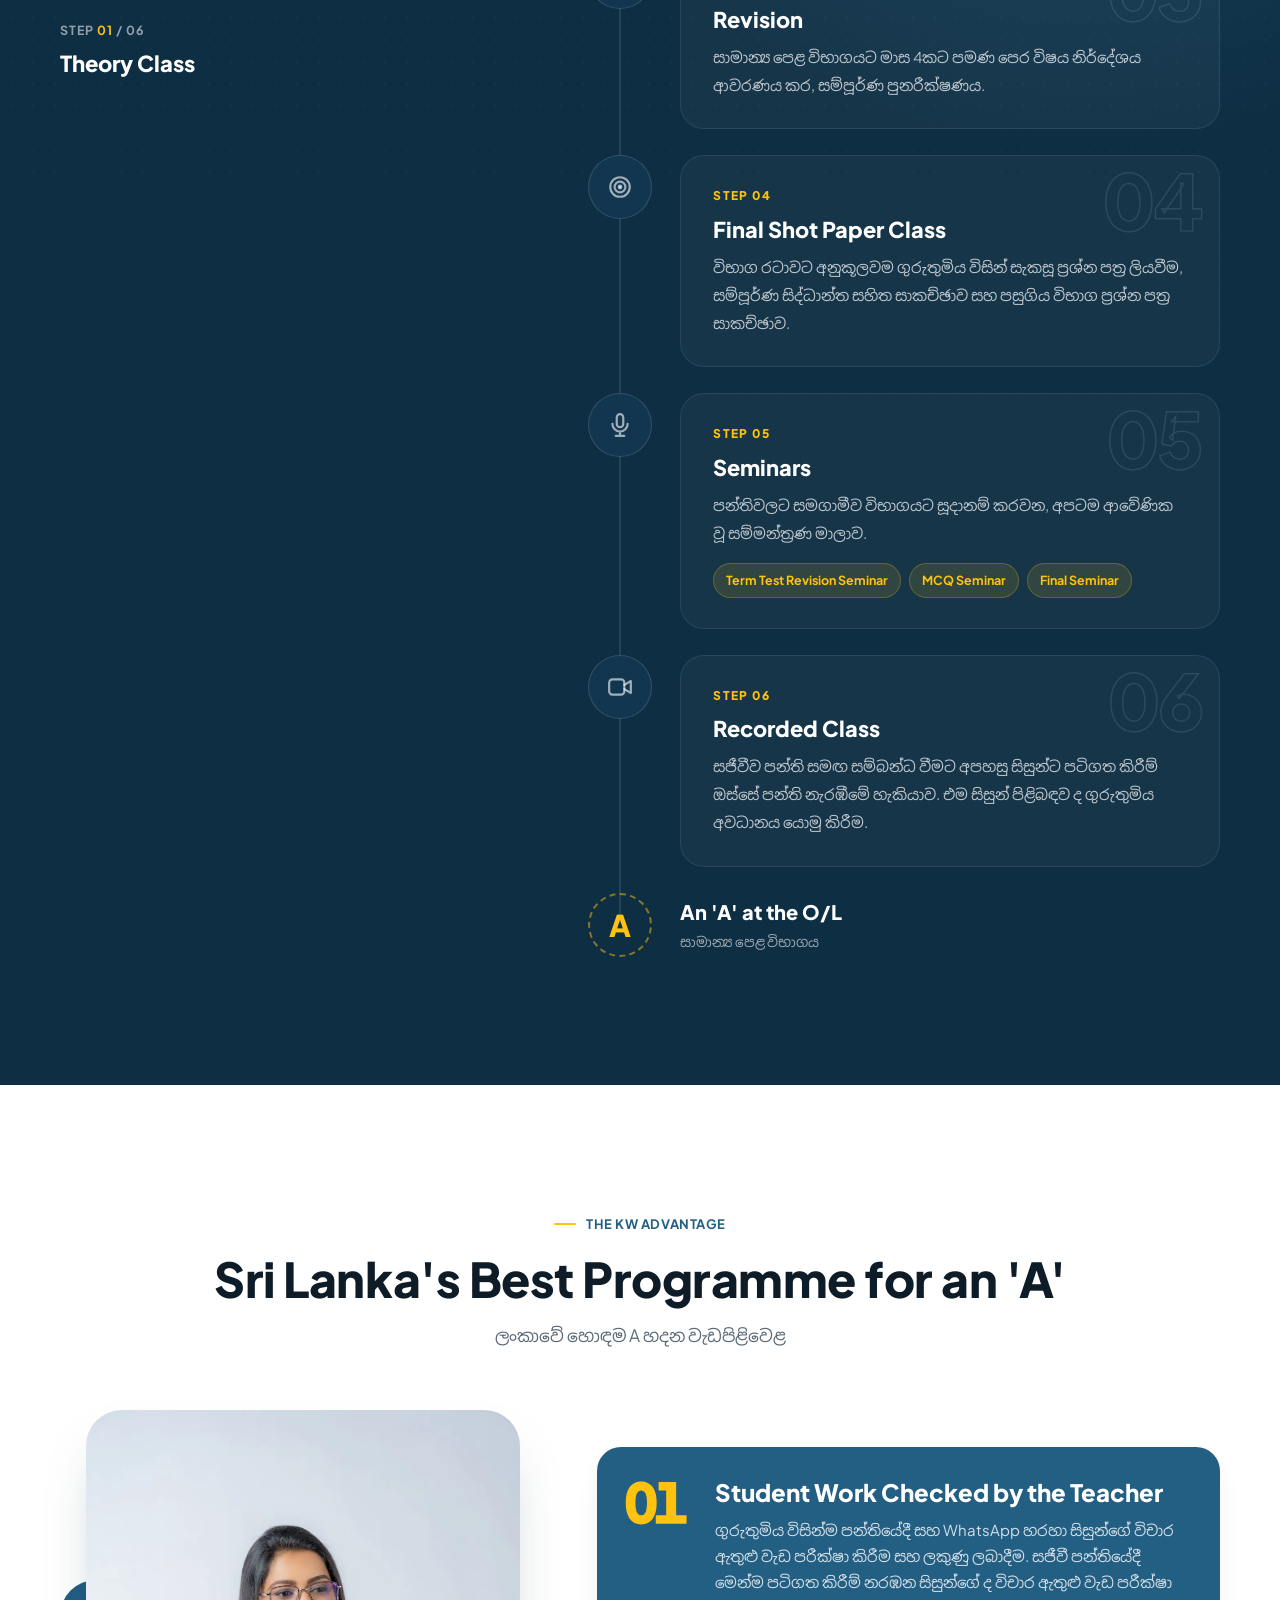
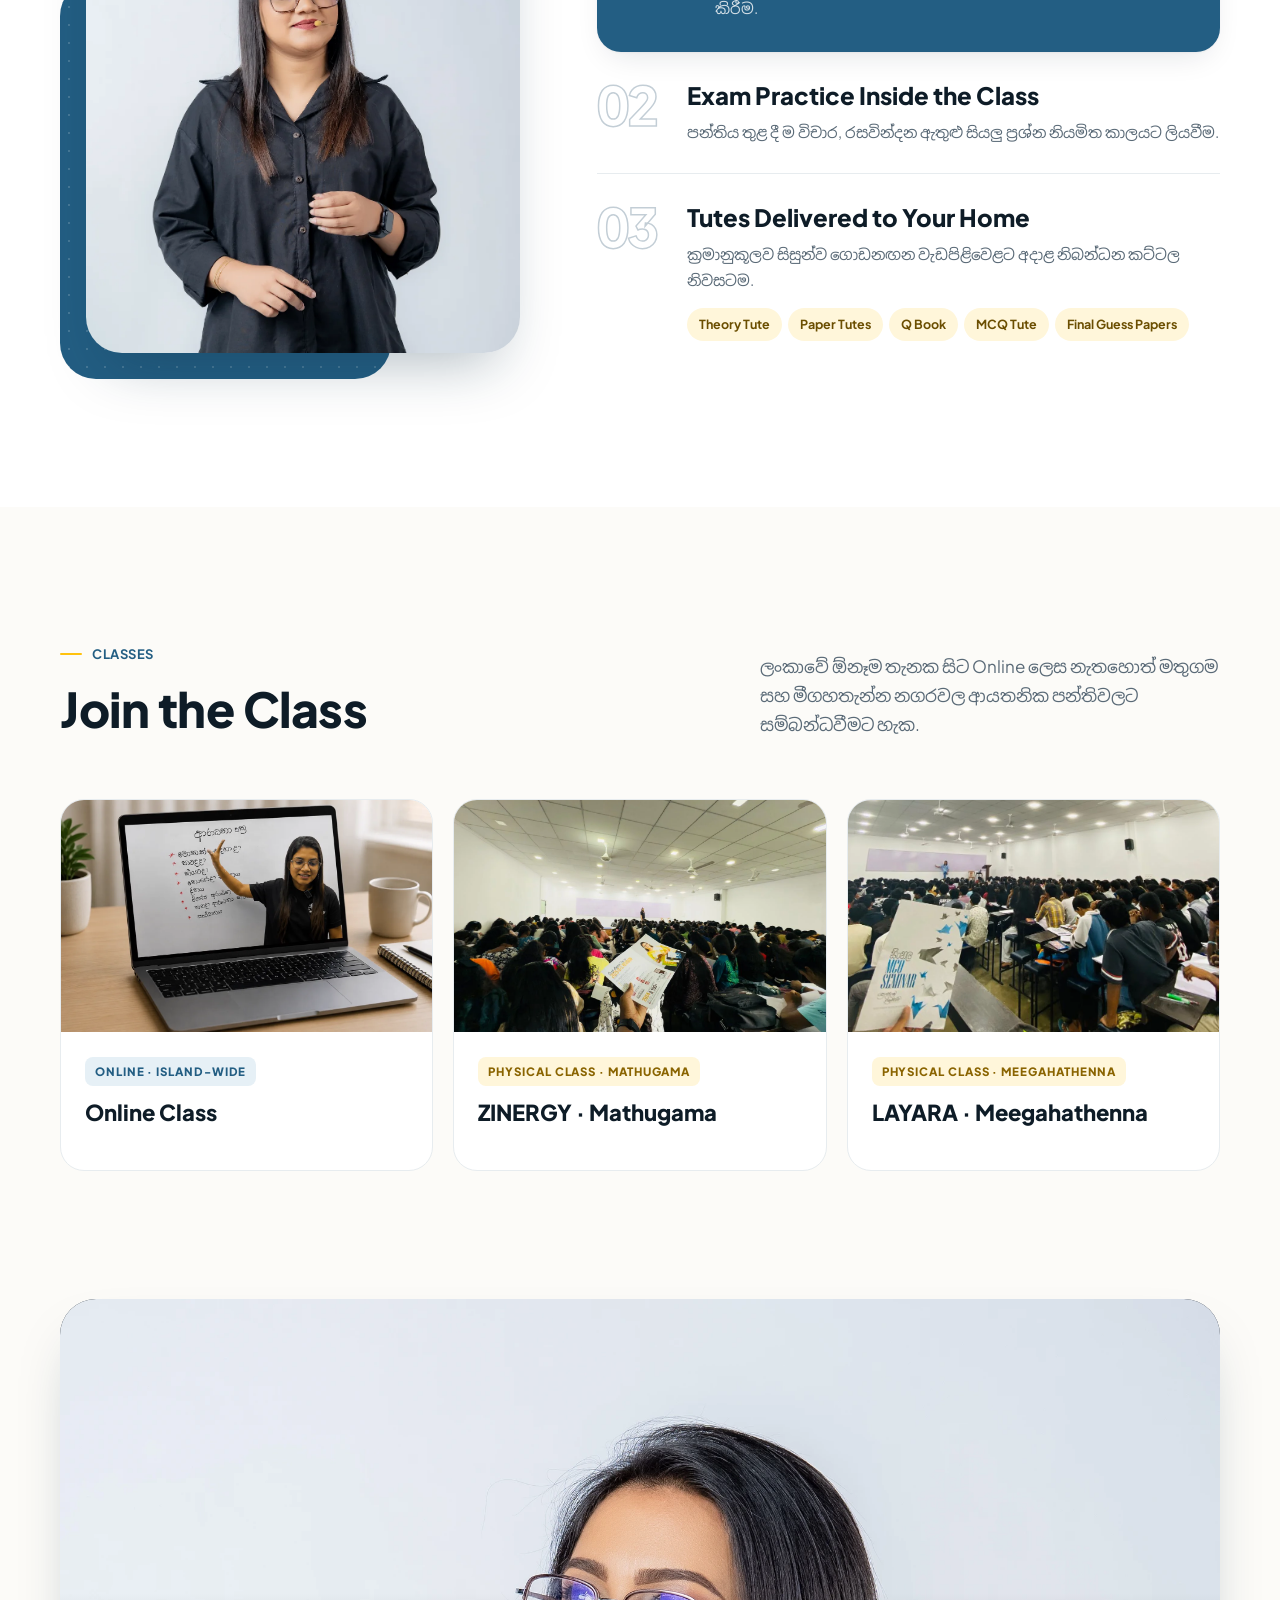
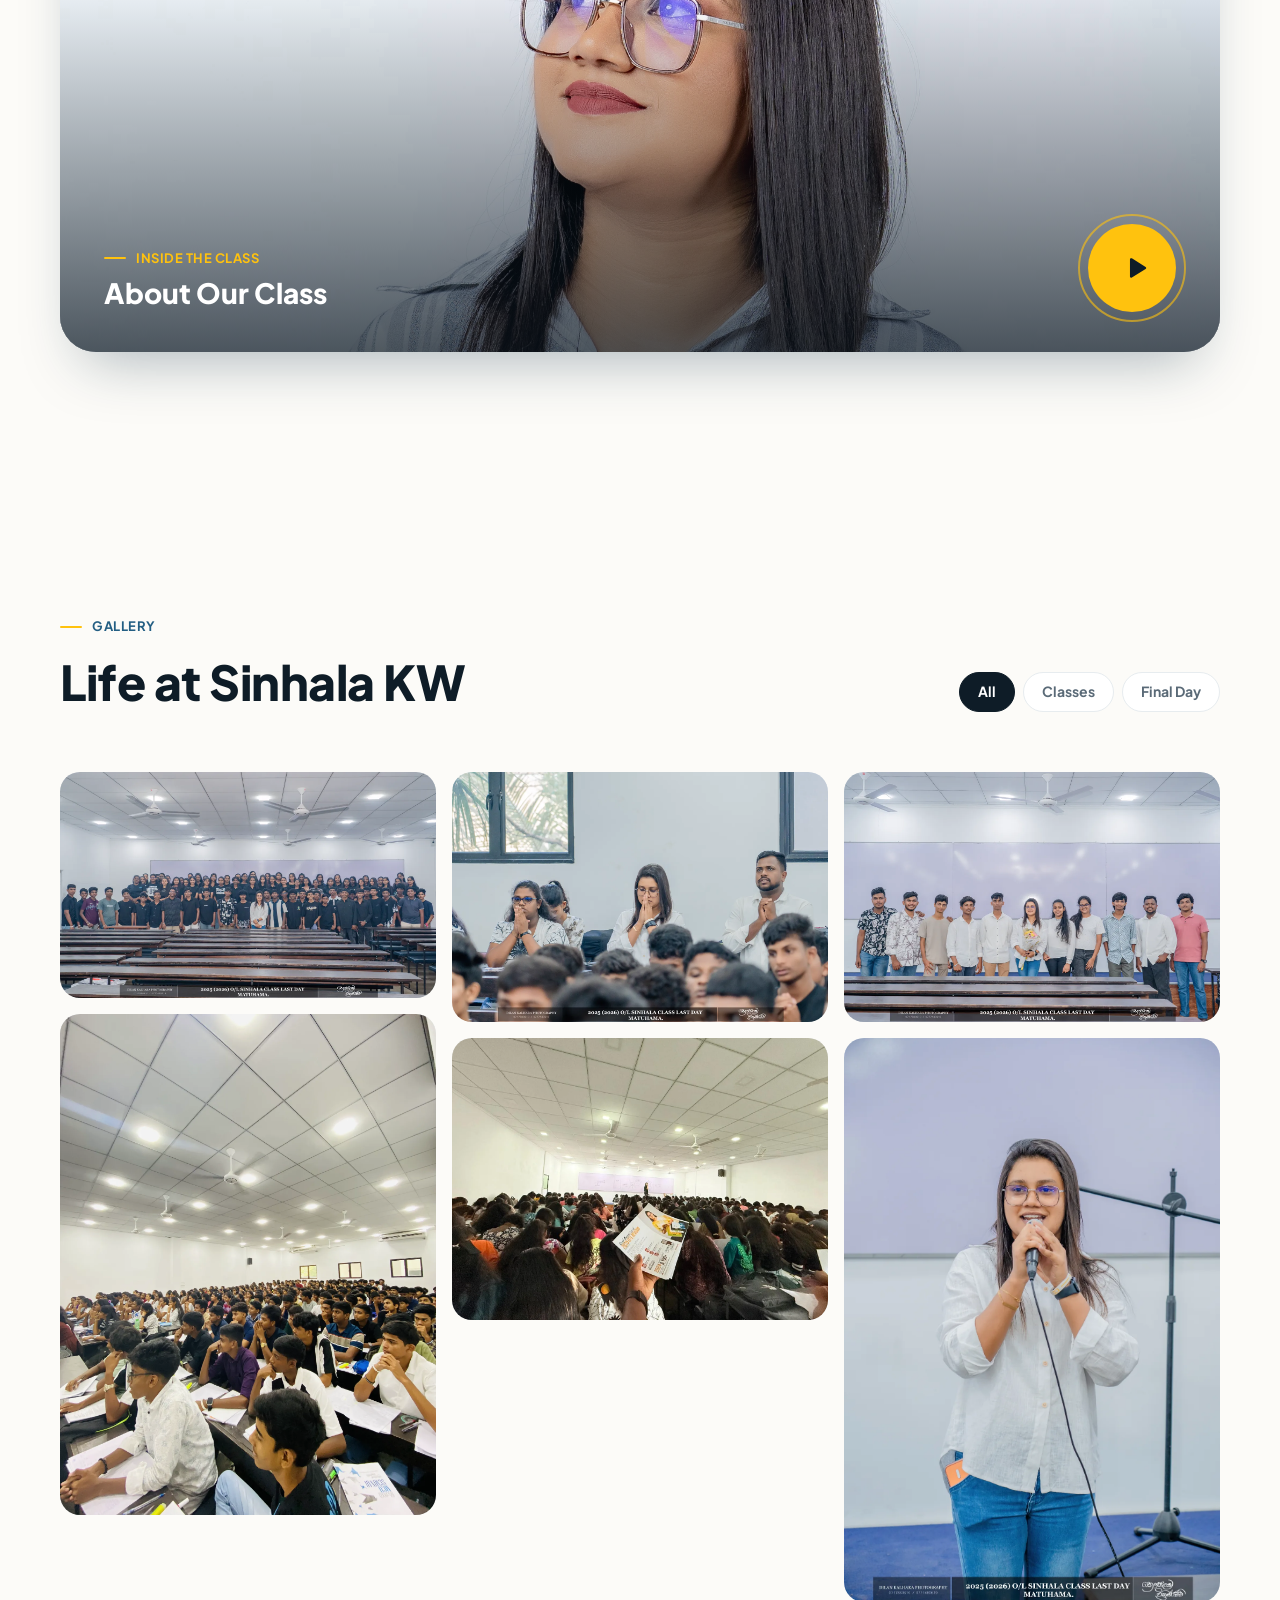
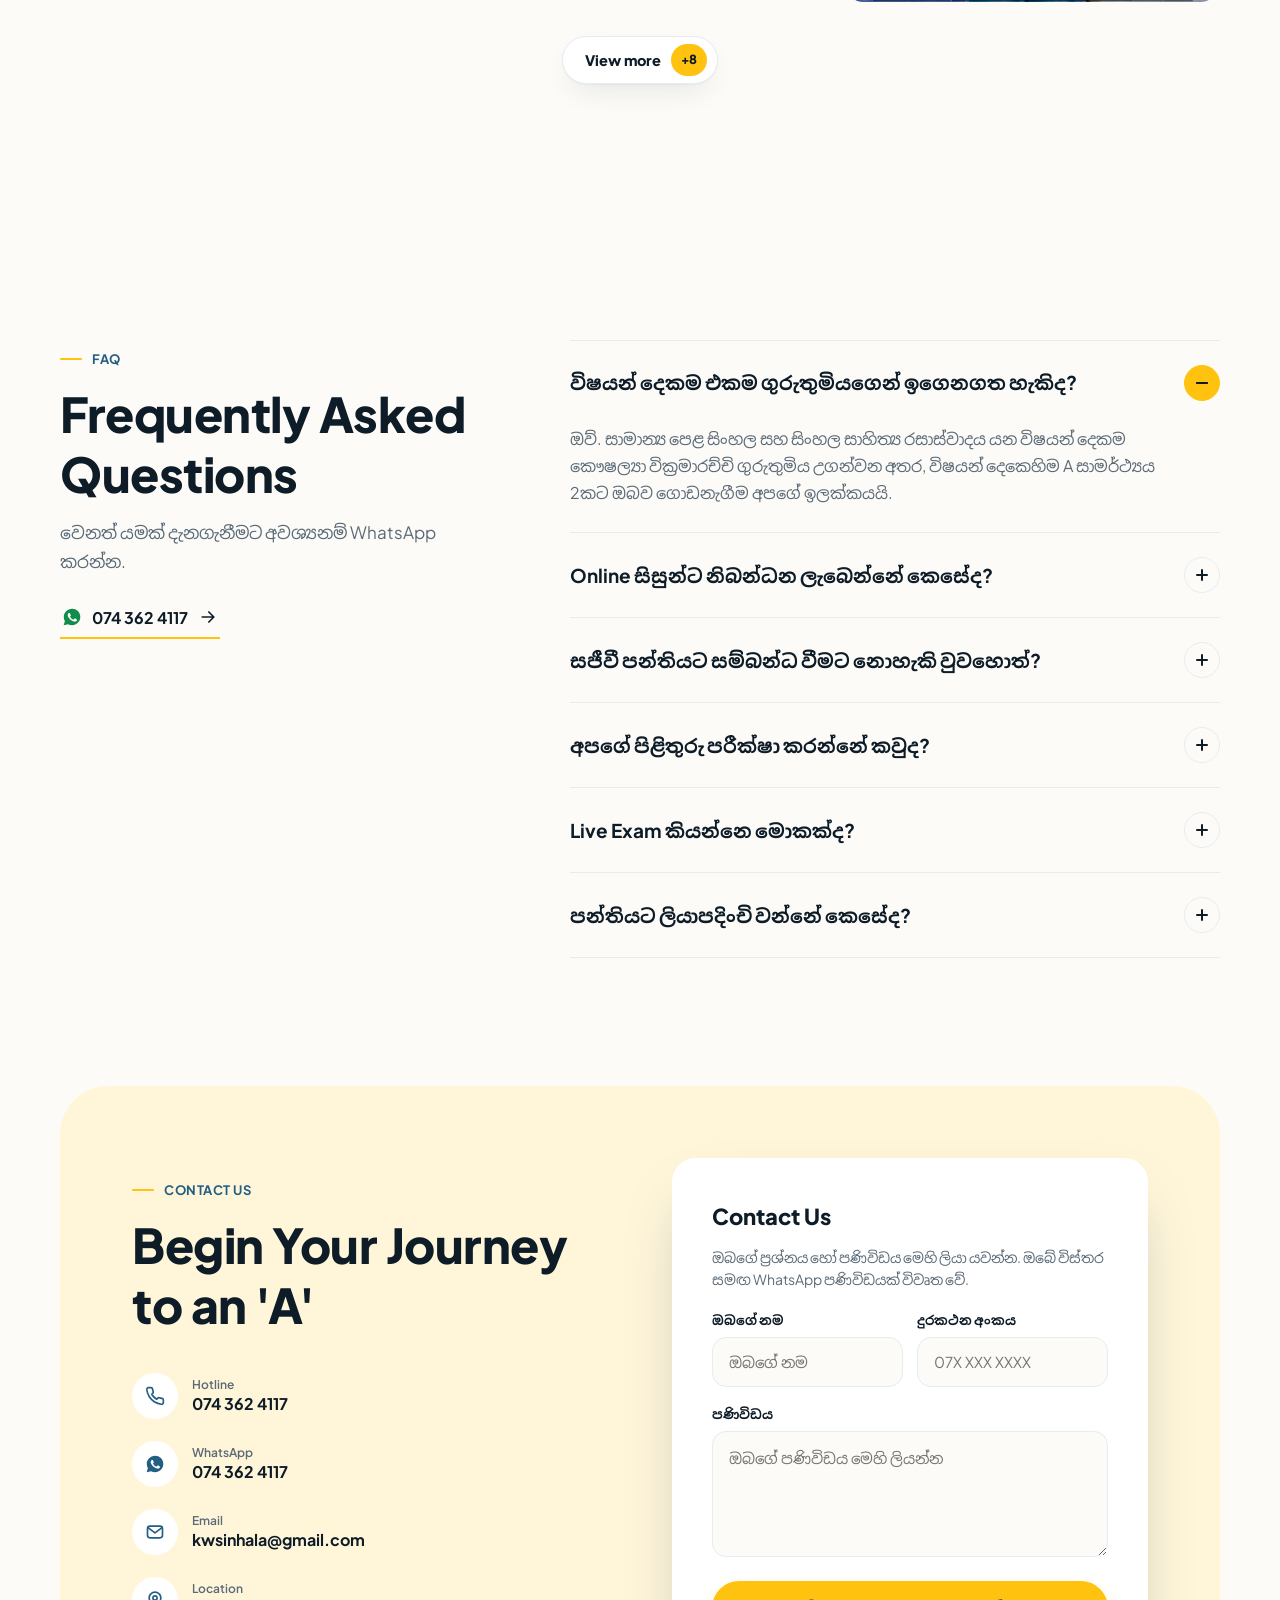
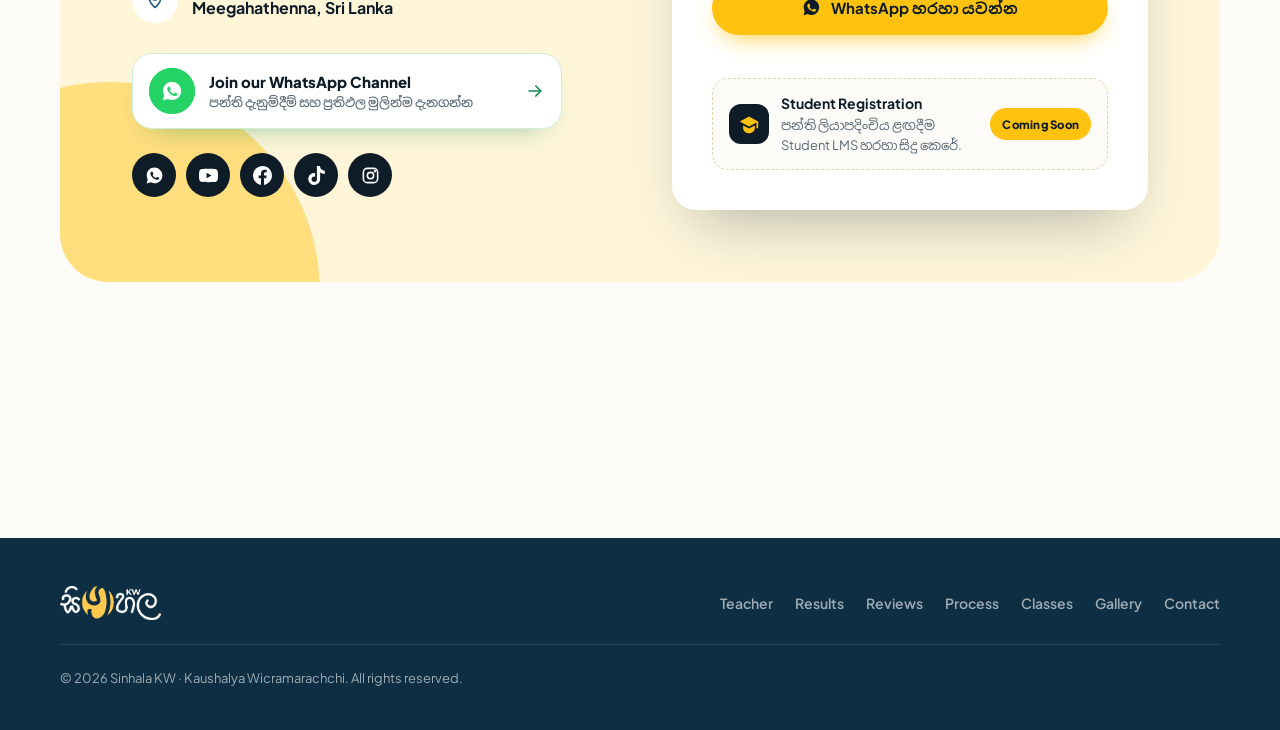
==== commit 93056ff8: "fix(site): version css/js links so the CDN serves fresh files after each release" ====
--- a/index.html
+++ b/index.html
@@ -83,7 +83,7 @@
   <link rel="preconnect" href="https://fonts.gstatic.com" crossorigin>
   <link href="https://fonts.googleapis.com/css2?family=Noto+Sans+Sinhala:wght@400;500;600;700;800;900&family=Plus+Jakarta+Sans:wght@400;500;600;700;800&display=swap" rel="stylesheet">
   <link rel="preload" as="image" href="assets/optimized/teacher/hero_split_lang.webp" imagesrcset="assets/optimized/teacher/hero_split_lang_540.webp 540w, assets/optimized/teacher/hero_split_lang.webp 829w" imagesizes="(max-width: 1080px) 62vw, 30vw">
-  <link rel="stylesheet" href="css/styles.css">
+  <link rel="stylesheet" href="css/styles.css?v=491ccd9d65">
   <script>document.documentElement.classList.add('js');</script>
 </head>
 <body class="hero-v2">
@@ -1001,6 +1001,6 @@
     </div>
   </div>
 
-  <script src="js/main.js" defer></script>
+  <script src="js/main.js?v=eca3139b5c" defer></script>
 </body>
 </html>
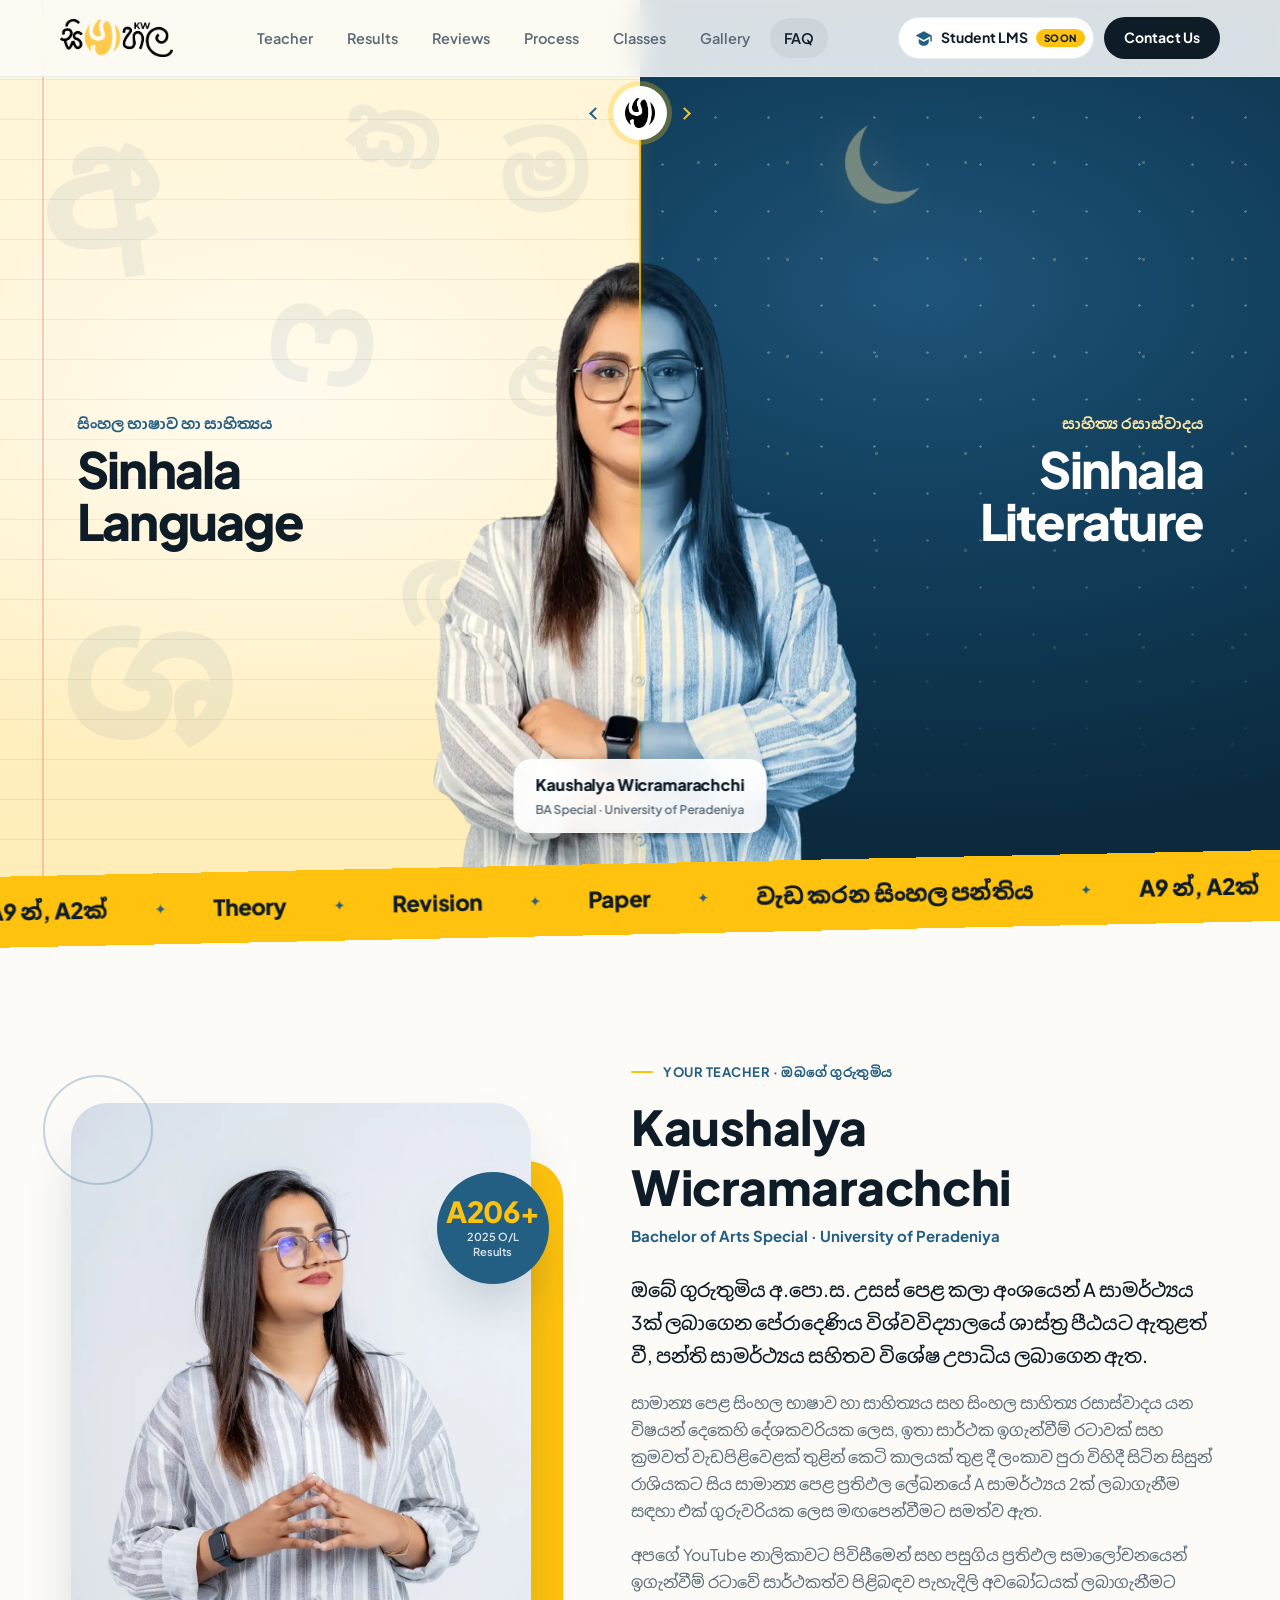
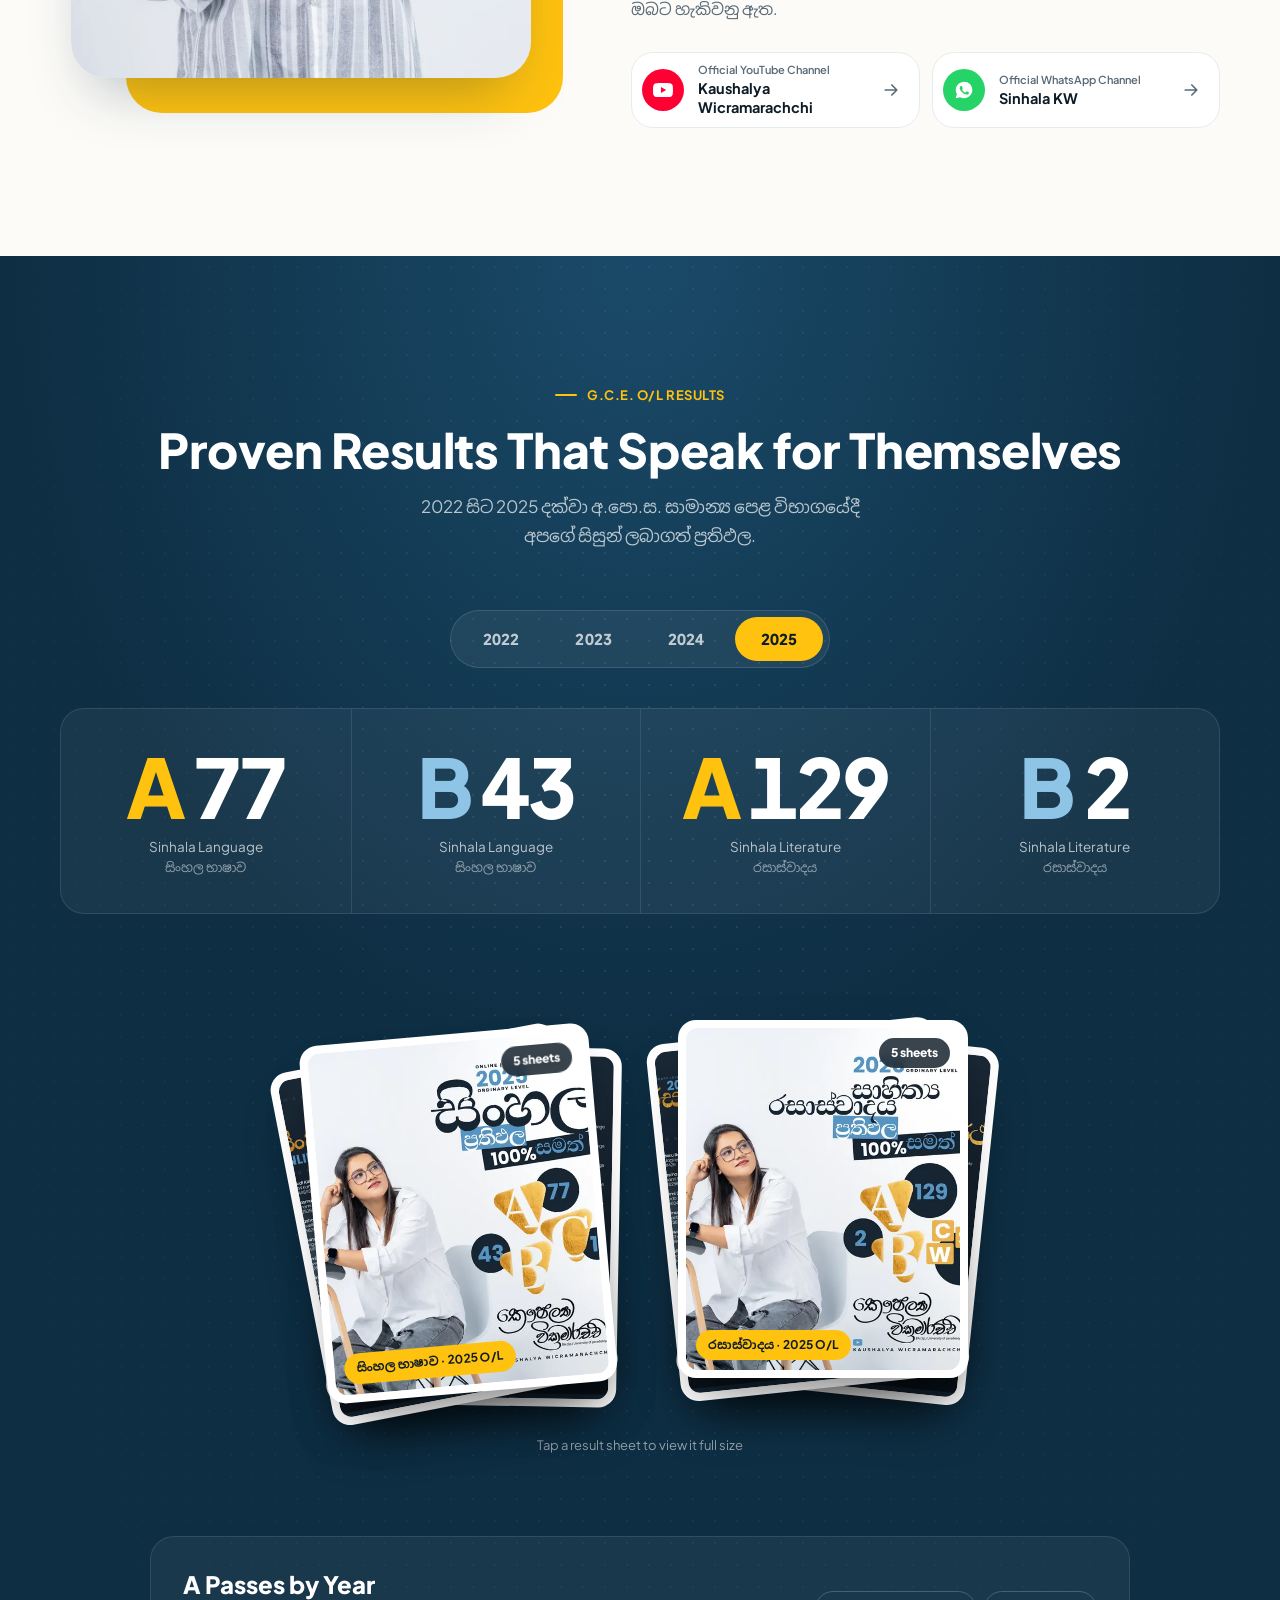
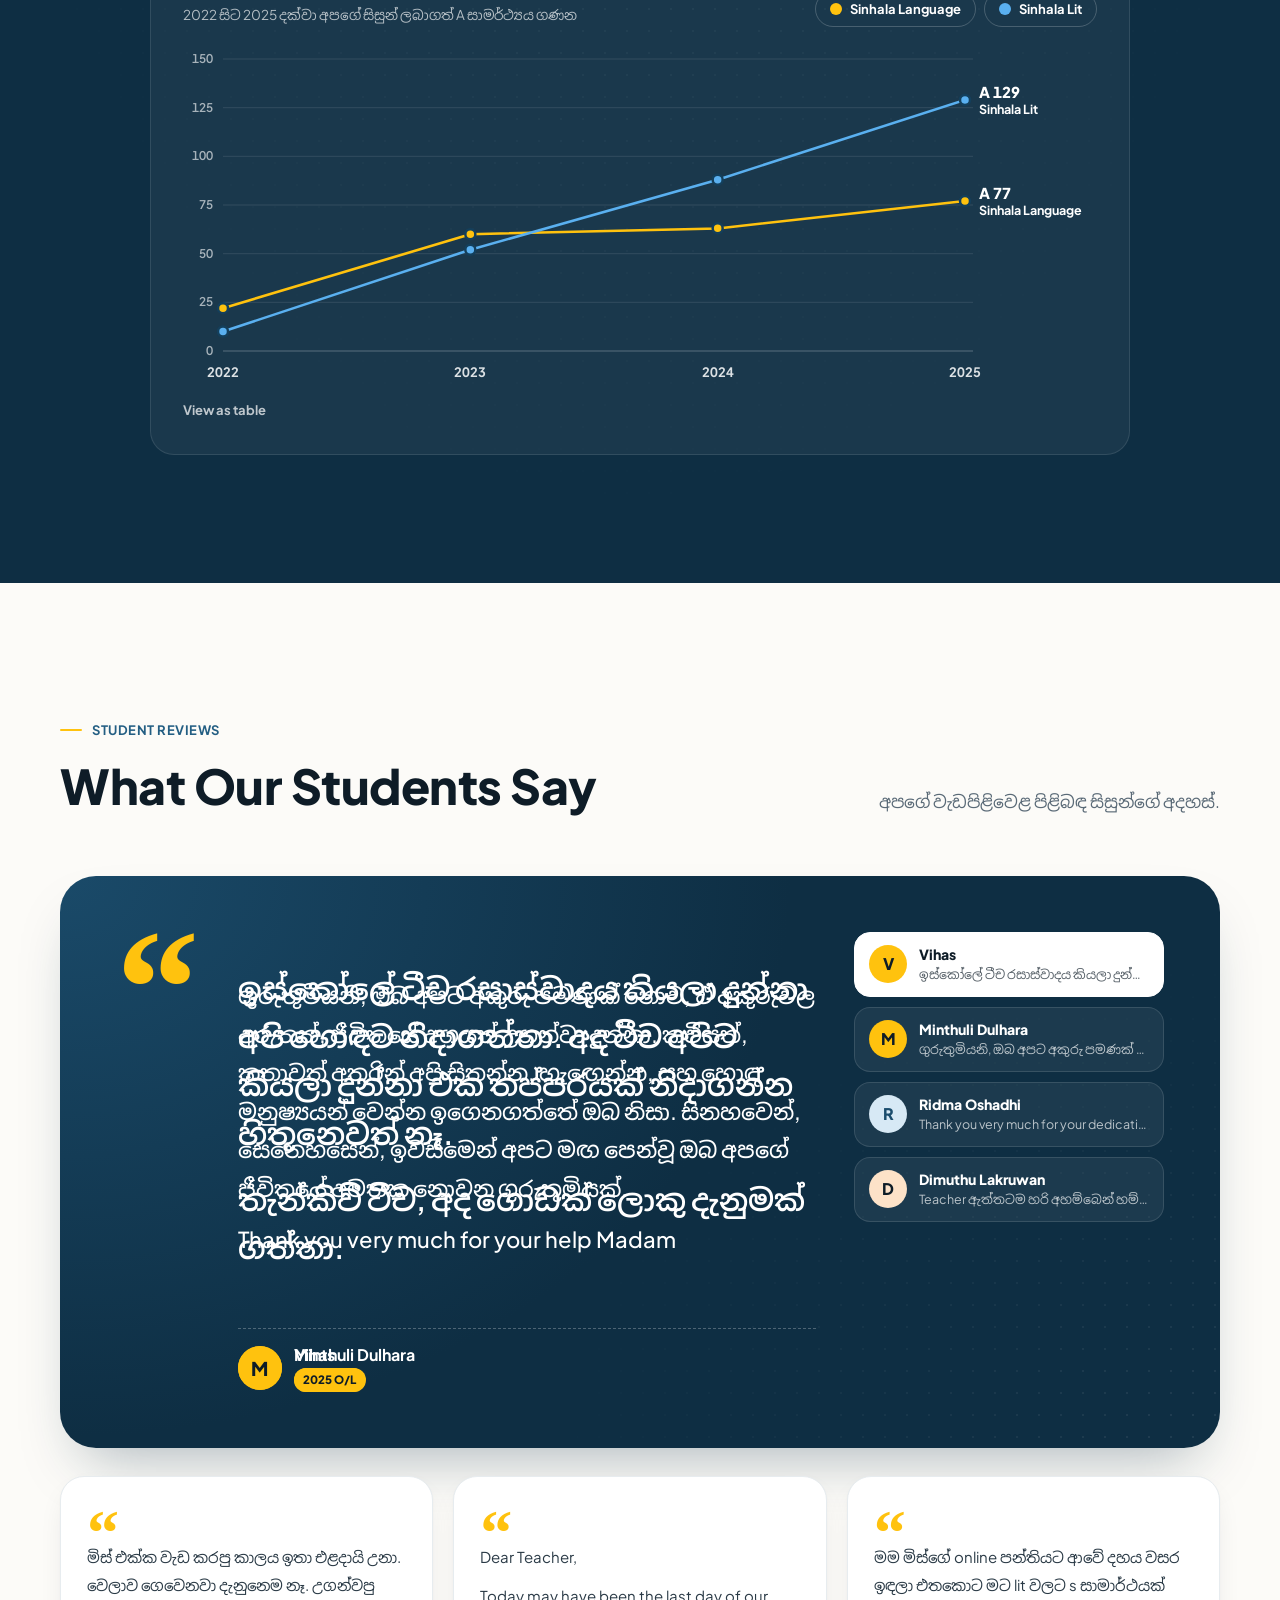
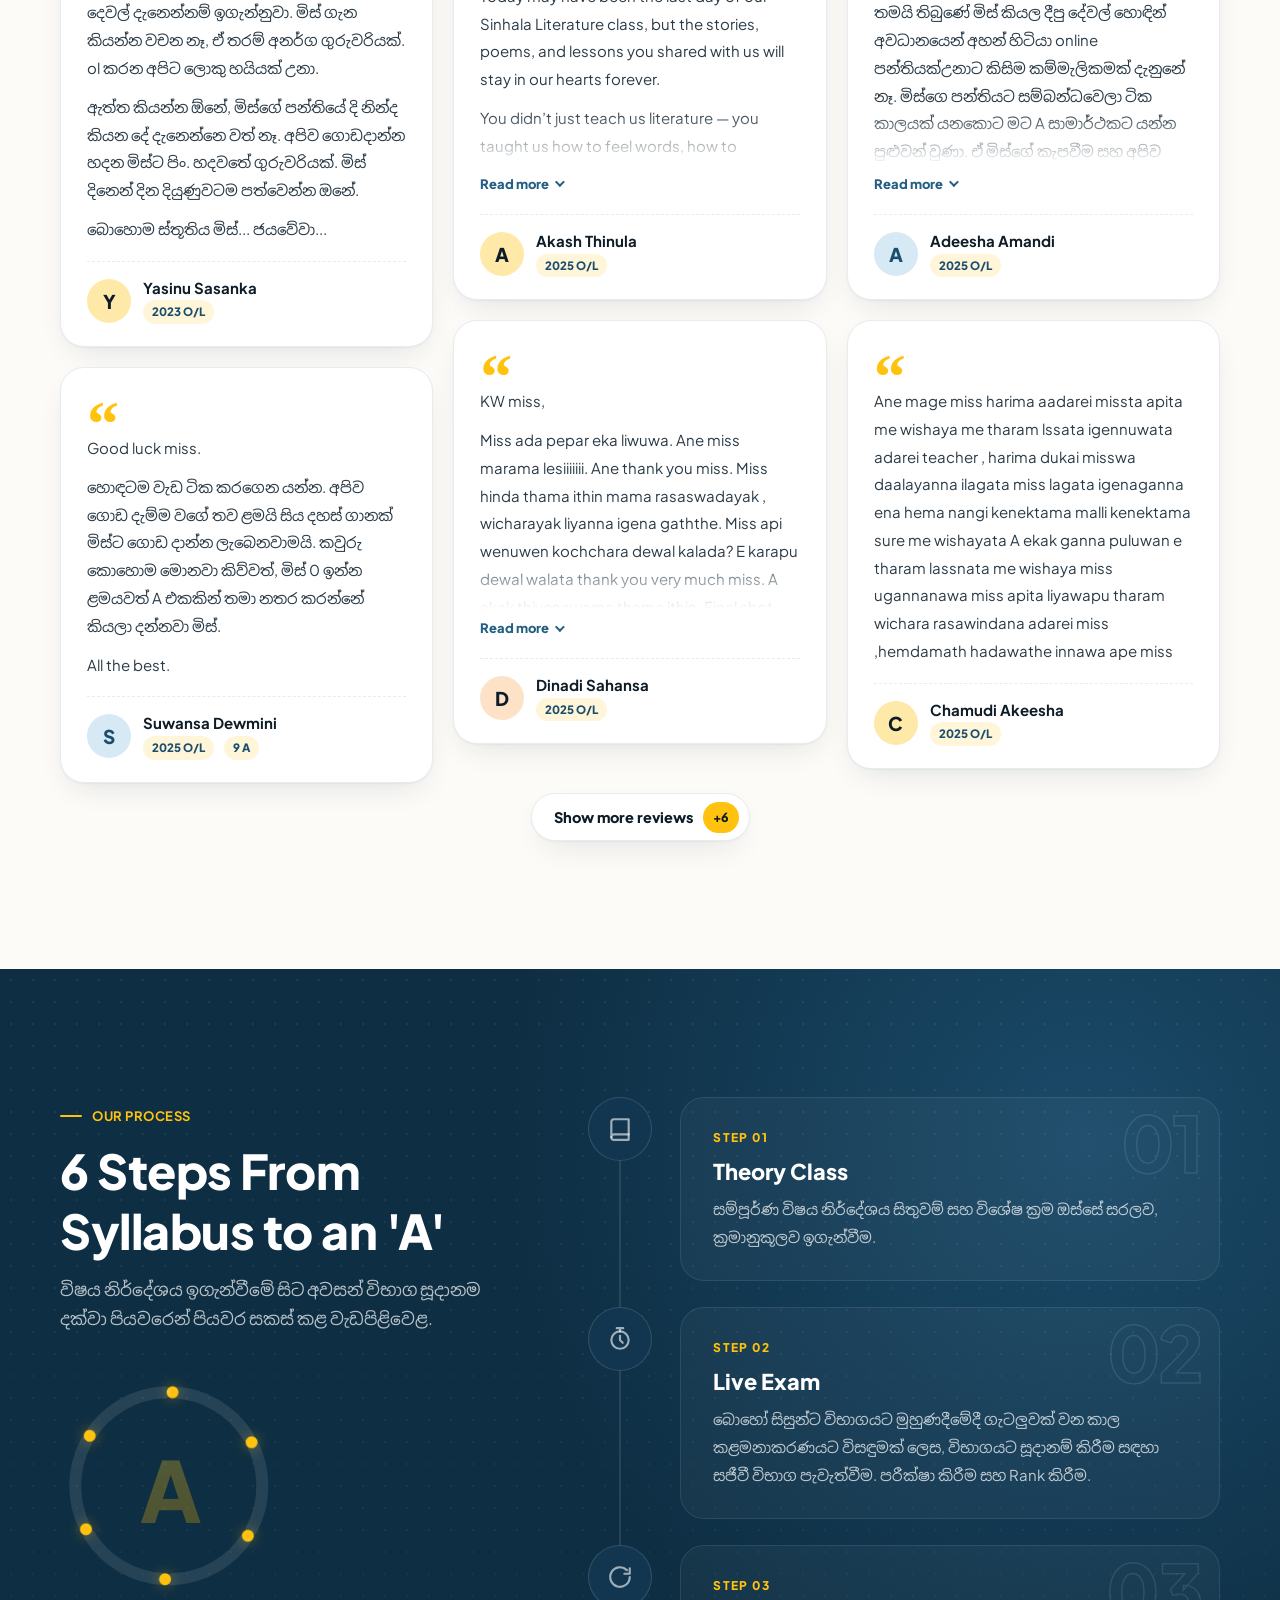
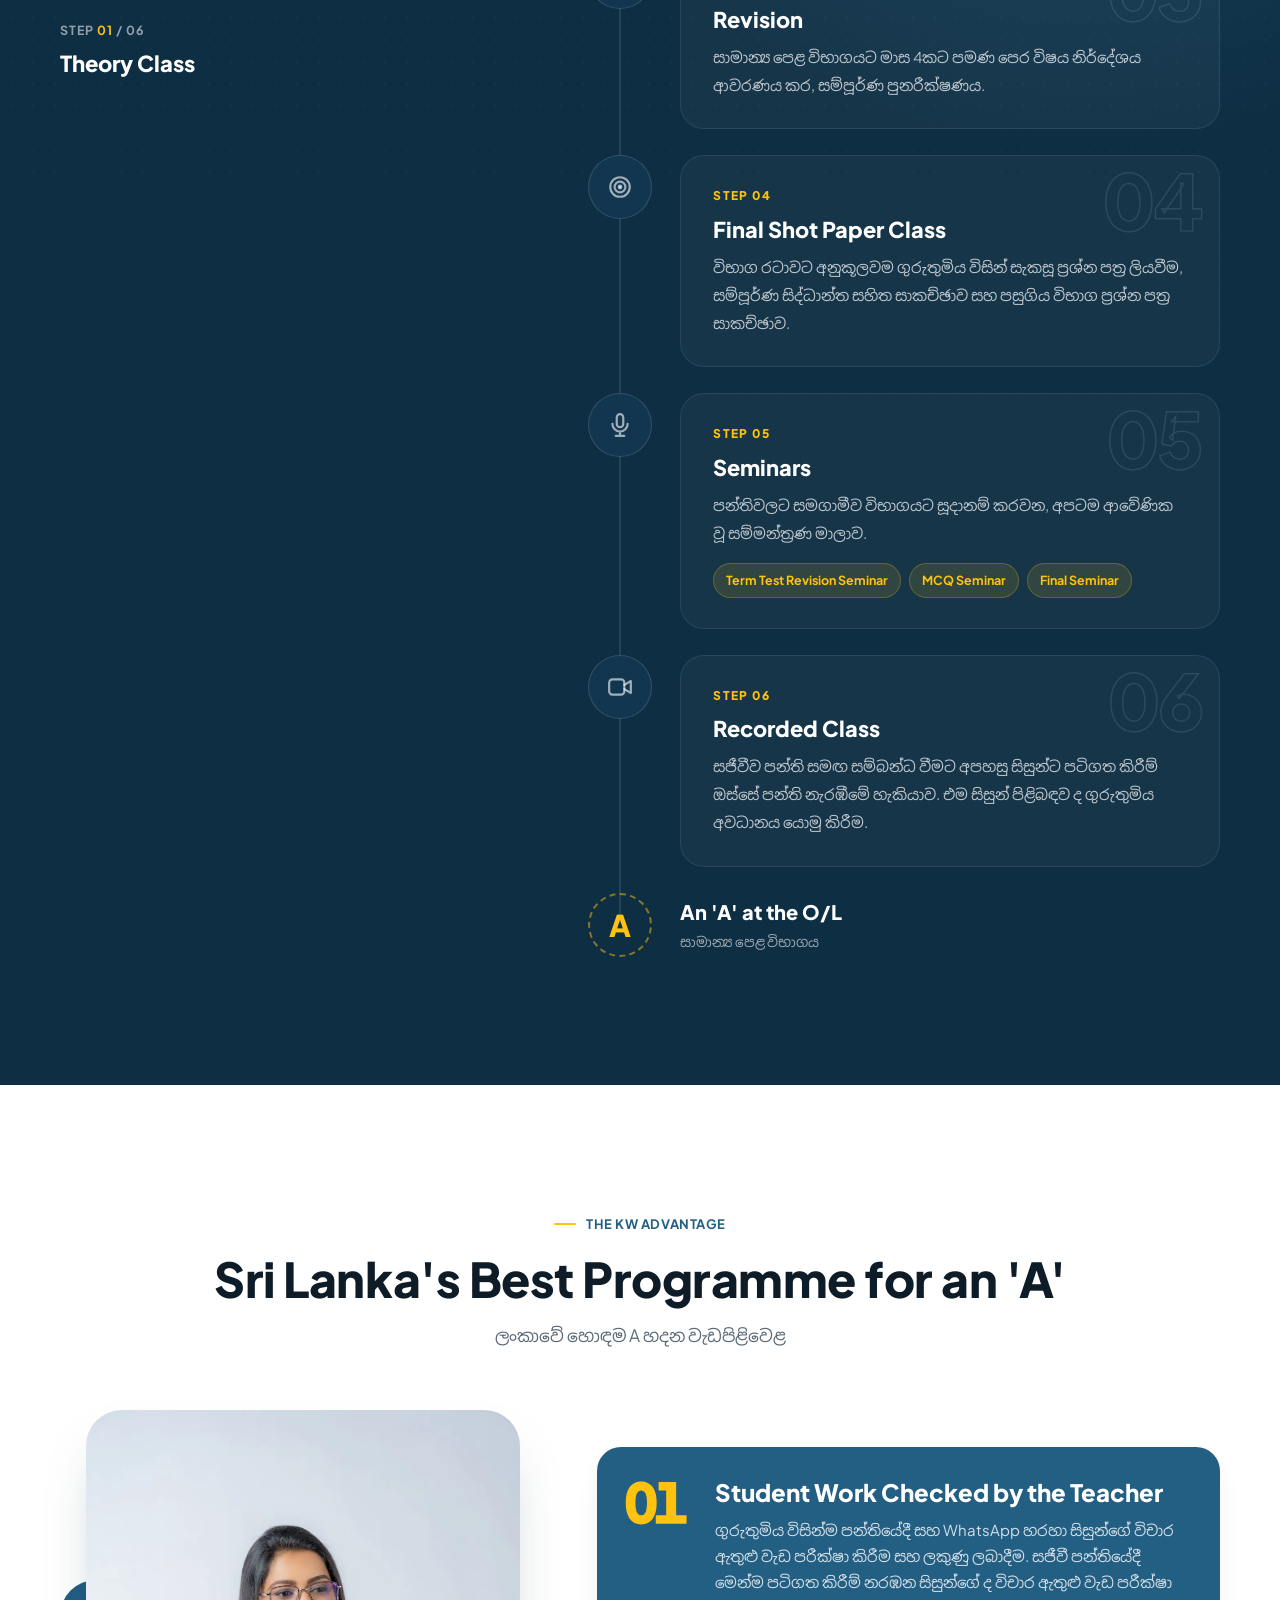
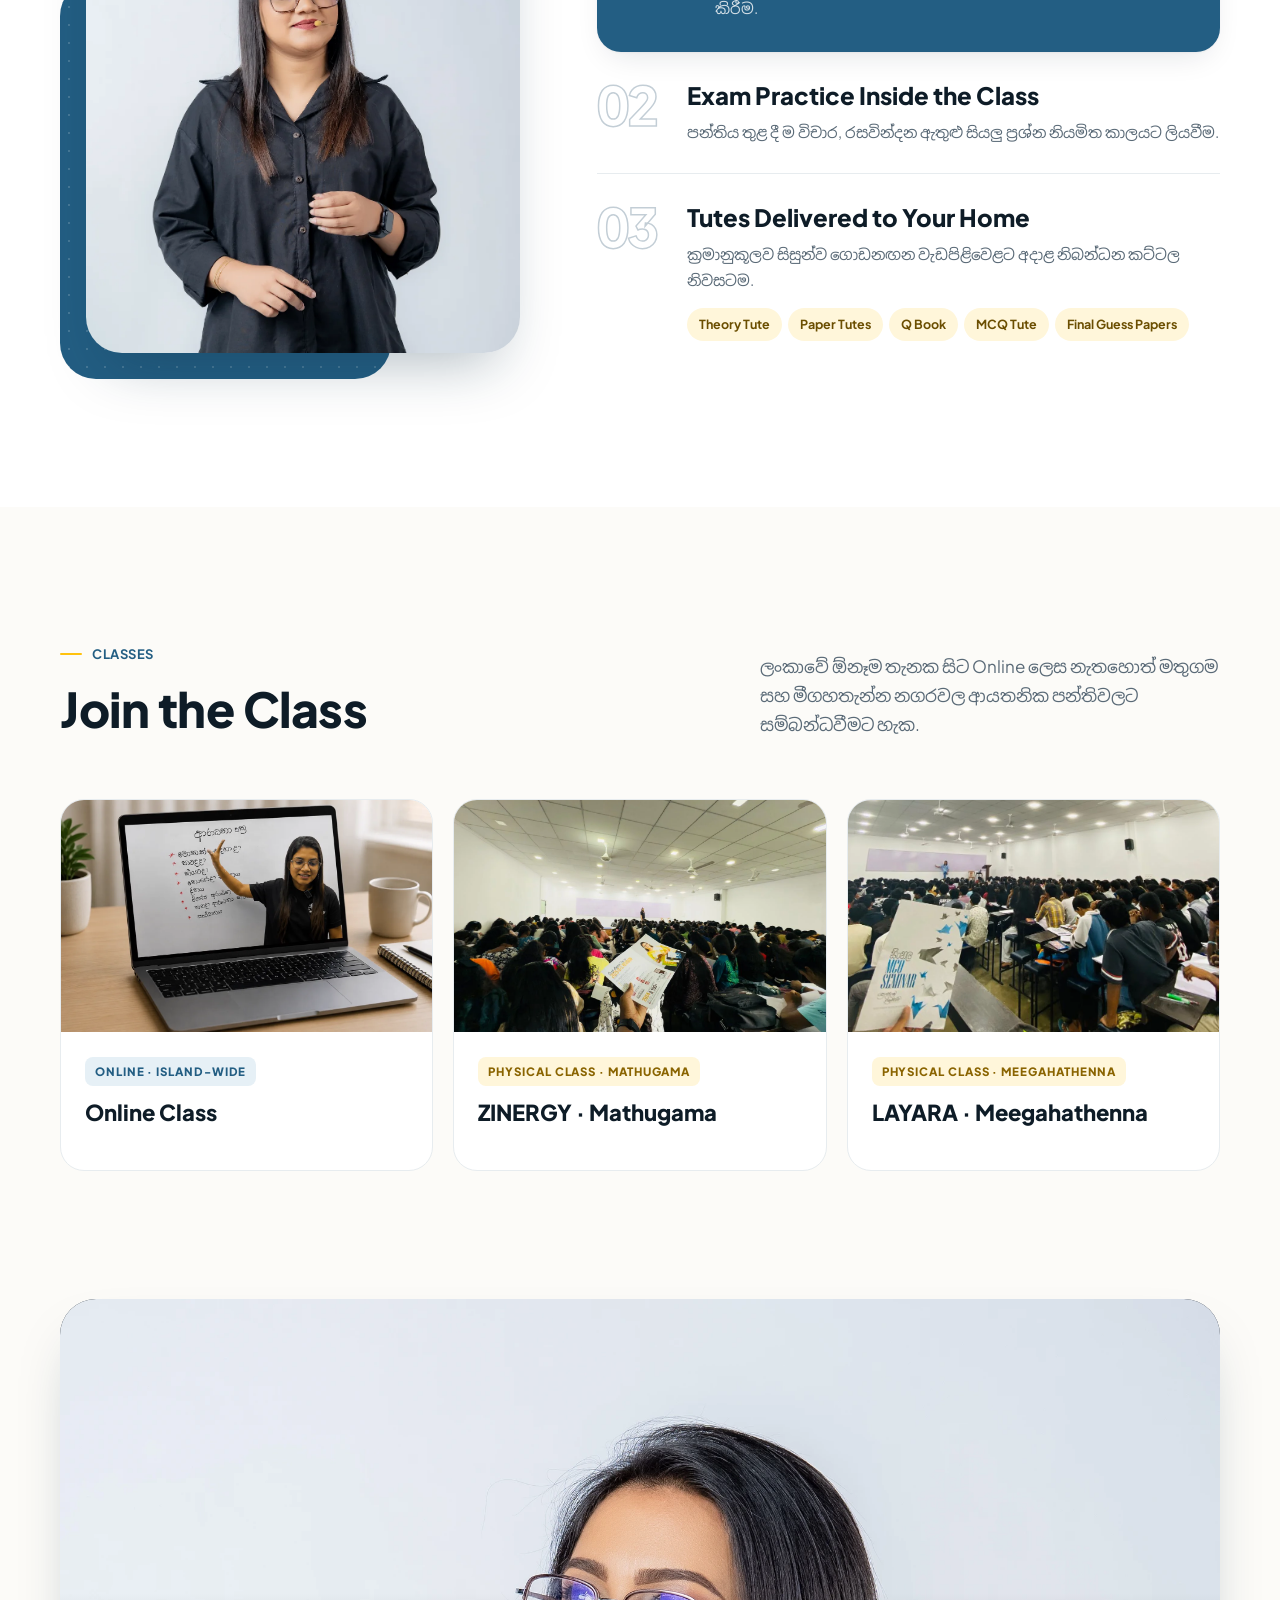
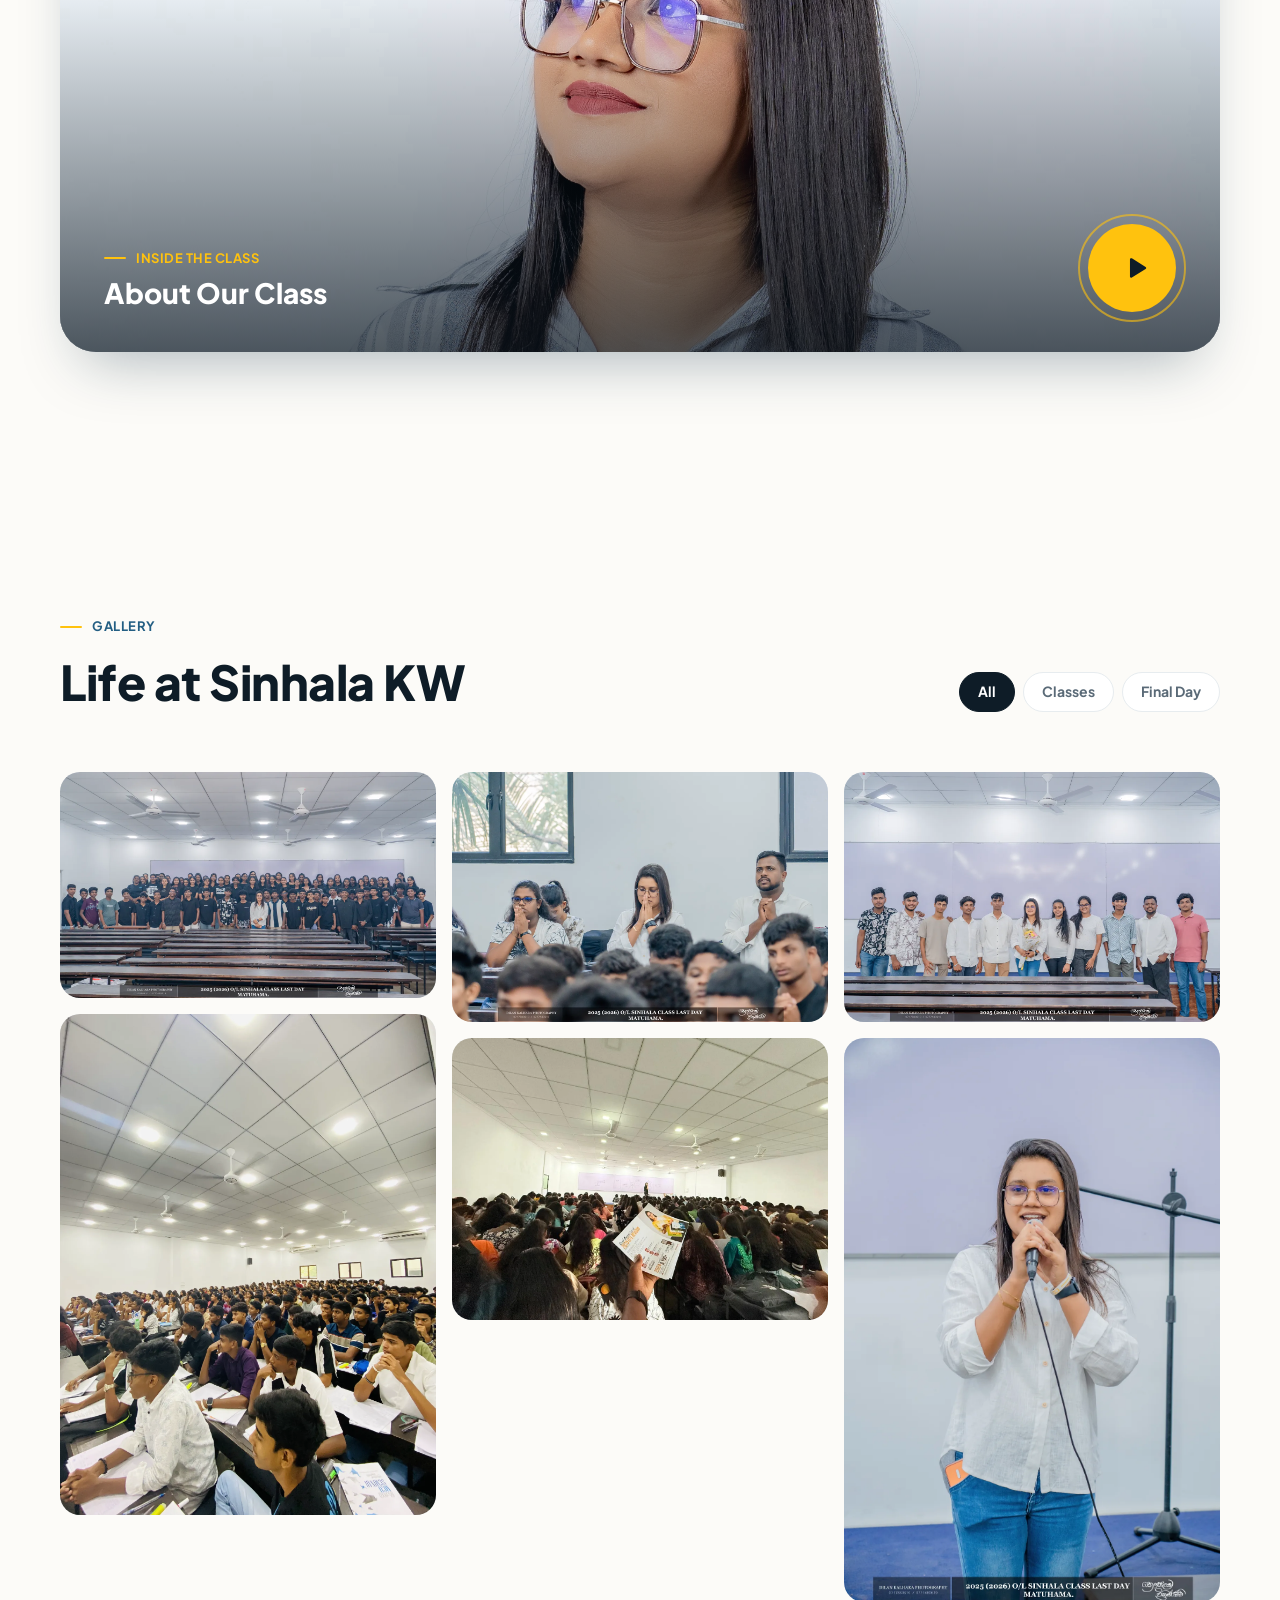
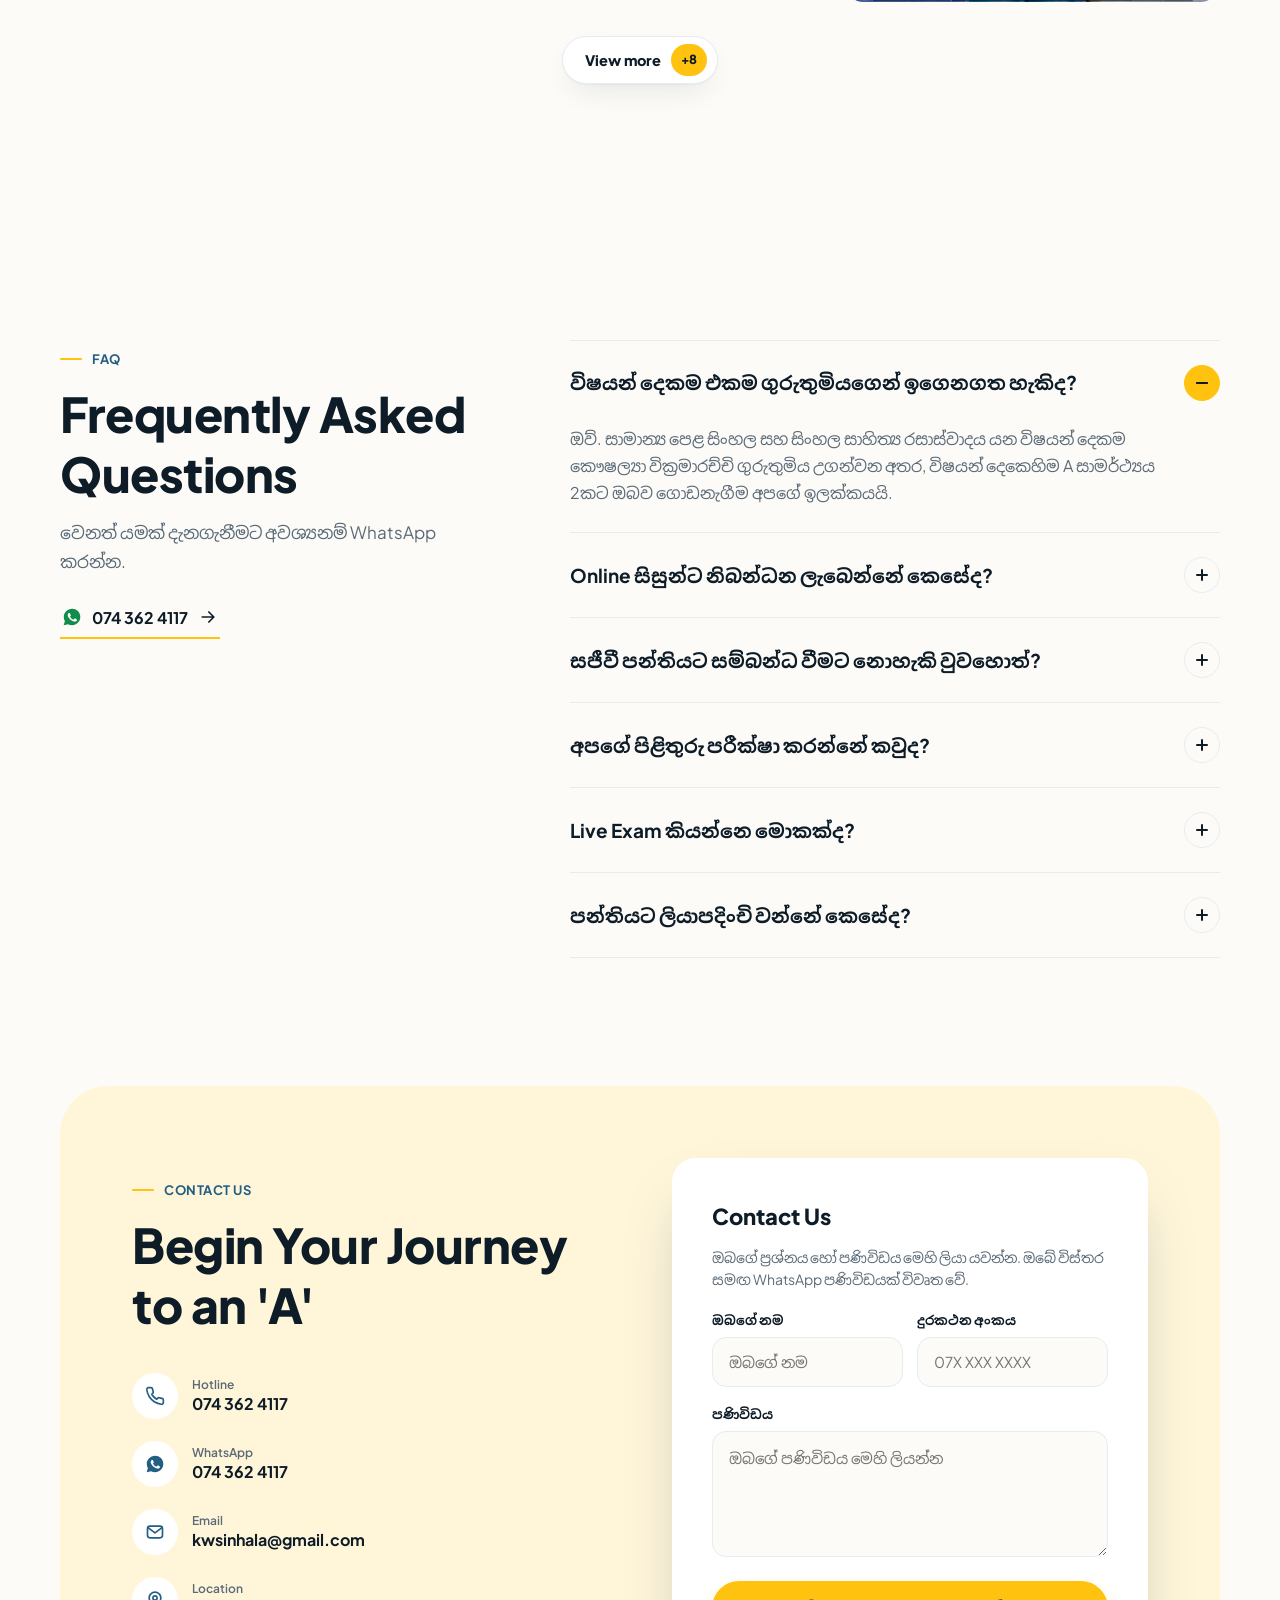
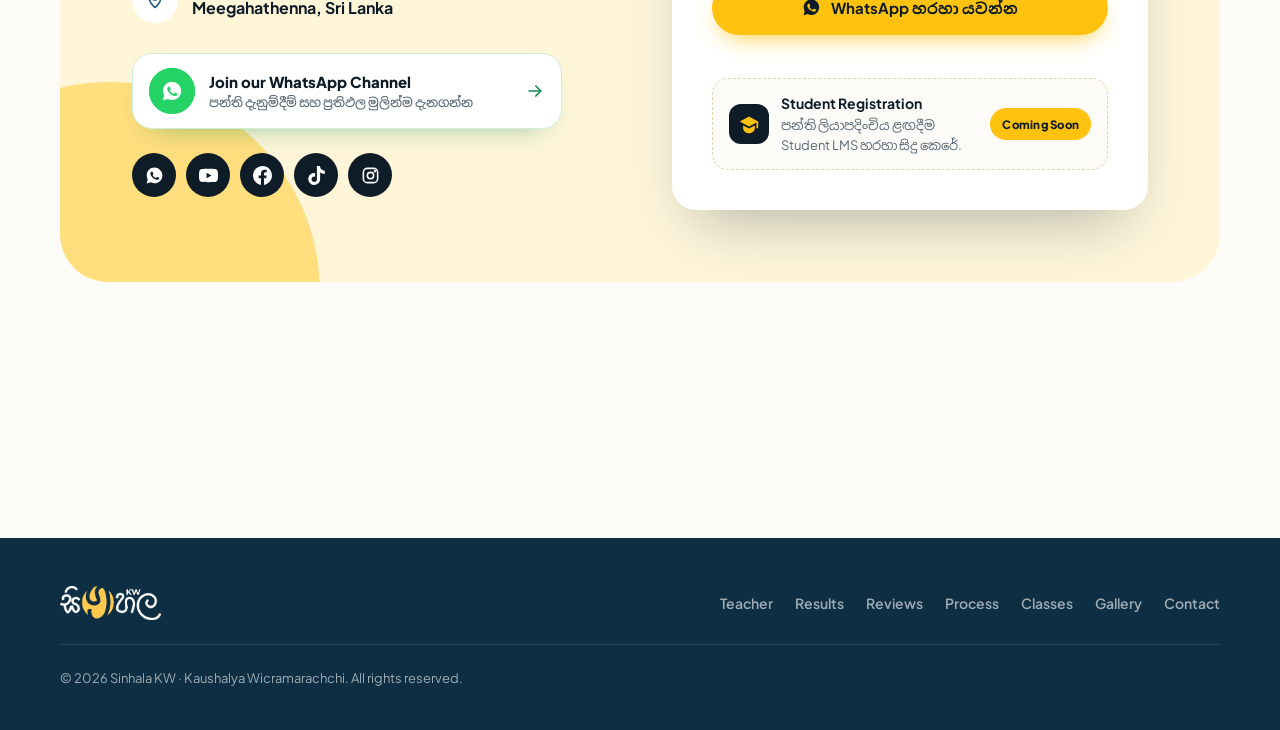
==== commit 3d3481b4: "feat(site): split-curtain loading screen that opens onto the hero" ====
--- a/index.html
+++ b/index.html
@@ -83,10 +83,21 @@
   <link rel="preconnect" href="https://fonts.gstatic.com" crossorigin>
   <link href="https://fonts.googleapis.com/css2?family=Noto+Sans+Sinhala:wght@400;500;600;700;800;900&family=Plus+Jakarta+Sans:wght@400;500;600;700;800&display=swap" rel="stylesheet">
   <link rel="preload" as="image" href="assets/optimized/teacher/hero_split_lang.webp" imagesrcset="assets/optimized/teacher/hero_split_lang_540.webp 540w, assets/optimized/teacher/hero_split_lang.webp 829w" imagesizes="(max-width: 1080px) 62vw, 30vw">
-  <link rel="stylesheet" href="css/styles.css?v=491ccd9d65">
-  <script>document.documentElement.classList.add('js');</script>
+  <link rel="stylesheet" href="css/styles.css?v=ee568e3ab3">
+  <script>document.documentElement.classList.add('js', 'is-loading');</script>
 </head>
 <body class="hero-v2">
+
+  <!-- Loading screen: the hero's split (Language | Literature) opens like curtains once the page is ready -->
+  <div class="preloader" id="preloader" aria-hidden="true">
+    <div class="pl-half pl-l"></div>
+    <div class="pl-half pl-r"></div>
+    <span class="pl-seam"></span>
+    <div class="pl-center">
+      <span class="pl-knot"><img src="assets/logos/tight_logo_icon_b.png" alt="" width="46" height="46"></span>
+      <span class="pl-bar"><i></i></span>
+    </div>
+  </div>
 
   <!-- Icon sprite -->
   <svg width="0" height="0" style="position:absolute" aria-hidden="true">
@@ -1001,6 +1012,6 @@
     </div>
   </div>
 
-  <script src="js/main.js?v=eca3139b5c" defer></script>
+  <script src="js/main.js?v=1e0a66b16a" defer></script>
 </body>
 </html>
--- a/css/styles.css
+++ b/css/styles.css
@@ -1948,3 +1948,88 @@
 .wa-fab:focus-visible { outline: 2.5px solid var(--ink); outline-offset: 3px; }
 .js .wa-fab:not(.is-shown), .menu-open .wa-fab, .modal-open .wa-fab { opacity: 0; visibility: hidden; transform: translateY(16px); pointer-events: none; }
 @media (max-width: 640px) { .wa-fab { right: 14px; bottom: calc(70px + env(safe-area-inset-bottom)); width: 48px; height: 48px; } .wa-fab .ic { width: 24px; height: 24px; } }
+
+
+/* =========================================================
+   LOADING SCREEN
+   Cream (Language) | navy (Literature) halves with the gold seam and the emblem,
+   like the hero; when the page is ready the halves slide apart.
+   Only shown when JS runs (the .js class is set in <head>).
+   ========================================================= */
+.preloader { display: none; }
+.js .preloader { display: block; position: fixed; inset: 0; z-index: 9999; overflow: hidden; }
+.pl-half {
+  position: absolute; top: 0; bottom: 0; width: 50.5%;
+  transition: transform .95s cubic-bezier(.7, 0, .2, 1);
+}
+.pl-l {
+  left: 0;
+  background:
+    linear-gradient(90deg, transparent 47px, rgba(229, 72, 77, .32) 47px 49px, transparent 49px),
+    repeating-linear-gradient(180deg, transparent 0 39px, rgba(35, 94, 131, .1) 39px 40px),
+    linear-gradient(180deg, #FFF6DA, #FFEDB8);
+}
+.pl-r {
+  right: 0;
+  background:
+    radial-gradient(rgba(255, 255, 255, .55) 1px, transparent 1.6px) 0 0 / 53px 47px,
+    radial-gradient(80% 70% at 30% 30%, #1F5479, #0E2E43 60%, #0B2A3E);
+}
+.pl-seam {
+  position: absolute; left: 50%; top: 0; bottom: 0; width: 2px; margin-left: -1px;
+  background: linear-gradient(180deg, transparent, #FFC20E 30%, #FFC20E 70%, transparent);
+  box-shadow: 0 0 16px rgba(255, 194, 14, .6);
+  transform-origin: top; animation: plSeam 1s cubic-bezier(.65, 0, .35, 1) both;
+  transition: opacity .4s;
+}
+.pl-center {
+  position: absolute; left: 50%; top: 50%; transform: translate(-50%, -50%);
+  display: flex; flex-direction: column; align-items: center; gap: 22px;
+  transition: opacity .35s ease, transform .5s var(--ease);
+}
+.pl-knot {
+  width: 84px; height: 84px; border-radius: 50%;
+  display: grid; place-items: center; background: #fff;
+  box-shadow: 0 0 0 6px rgba(255, 194, 14, .32), 0 24px 50px -18px rgba(14, 28, 39, .55);
+  animation: plKnot 1.8s ease-in-out infinite;
+}
+.pl-knot img { width: 46px; height: 46px; }
+.pl-bar {
+  width: 120px; height: 4px; border-radius: 4px; overflow: hidden;
+  background: rgba(255, 255, 255, .55); box-shadow: 0 0 0 1px rgba(14, 46, 67, .12);
+}
+.pl-bar i {
+  display: block; height: 100%; border-radius: inherit; background: #FFC20E;
+  transform: scaleX(0); transform-origin: left;
+  animation: plLoad 2.6s cubic-bezier(.2, .7, .3, 1) forwards;
+}
+@keyframes plSeam { from { transform: scaleY(0); } to { transform: scaleY(1); } }
+@keyframes plKnot { 0%, 100% { box-shadow: 0 0 0 6px rgba(255, 194, 14, .32), 0 24px 50px -18px rgba(14, 28, 39, .55); } 50% { box-shadow: 0 0 0 12px rgba(255, 194, 14, .14), 0 24px 50px -18px rgba(14, 28, 39, .55); } }
+@keyframes plLoad { to { transform: scaleX(.88); } }
+
+/* ready: fill the bar, then open the curtains */
+.preloader.is-done { pointer-events: none; }
+.preloader.is-done .pl-bar i { animation: none; transform: scaleX(1); transition: transform .25s ease; }
+.preloader.is-done .pl-center { opacity: 0; transform: translate(-50%, -50%) scale(.85); transition-delay: .2s; }
+.preloader.is-done .pl-seam { opacity: 0; transition-delay: .2s; }
+.preloader.is-done .pl-l { transform: translateX(-101%); transition-delay: .3s; }
+.preloader.is-done .pl-r { transform: translateX(101%); transition-delay: .3s; }
+
+/* hold the hero's entrance until the curtains open */
+.is-loading .hs-photo, .is-loading .hs-knot { animation-play-state: paused; }
+.is-loading body { overflow: hidden; }
+
+@media (max-width: 640px) {
+  .pl-knot { width: 72px; height: 72px; }
+  .pl-knot img { width: 40px; height: 40px; }
+  .pl-bar { width: 96px; }
+}
+@media (prefers-reduced-motion: reduce) {
+  .pl-half { display: none; }
+  .js .preloader { background: #FFF6DA; transition: opacity .2s; }
+  .preloader.is-done { opacity: 0; }
+}
+/* halves meet exactly at the gold seam (left overlaps by 1px so no hairline gap shows) */
+.pl-half { width: 50%; }
+.pl-l { width: calc(50% + 1px); z-index: 1; }
+.pl-seam, .pl-center { z-index: 2; }
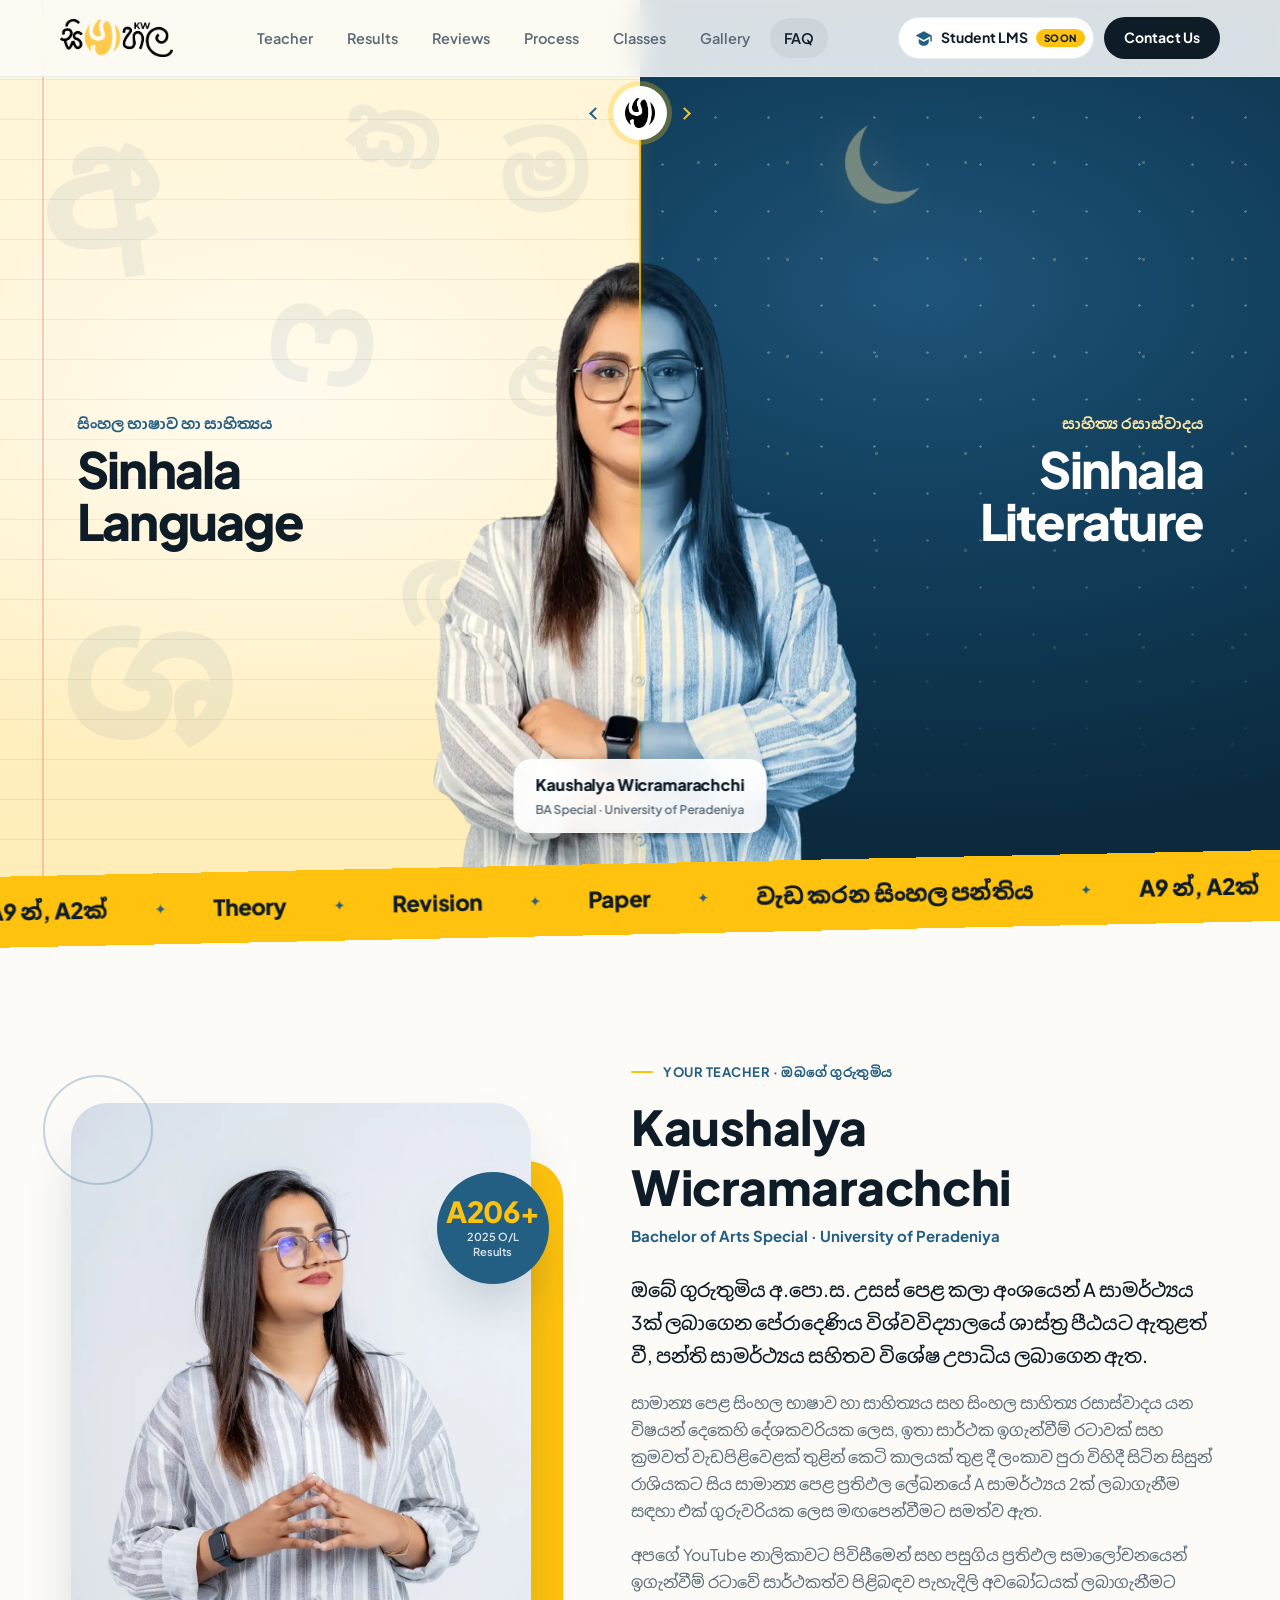
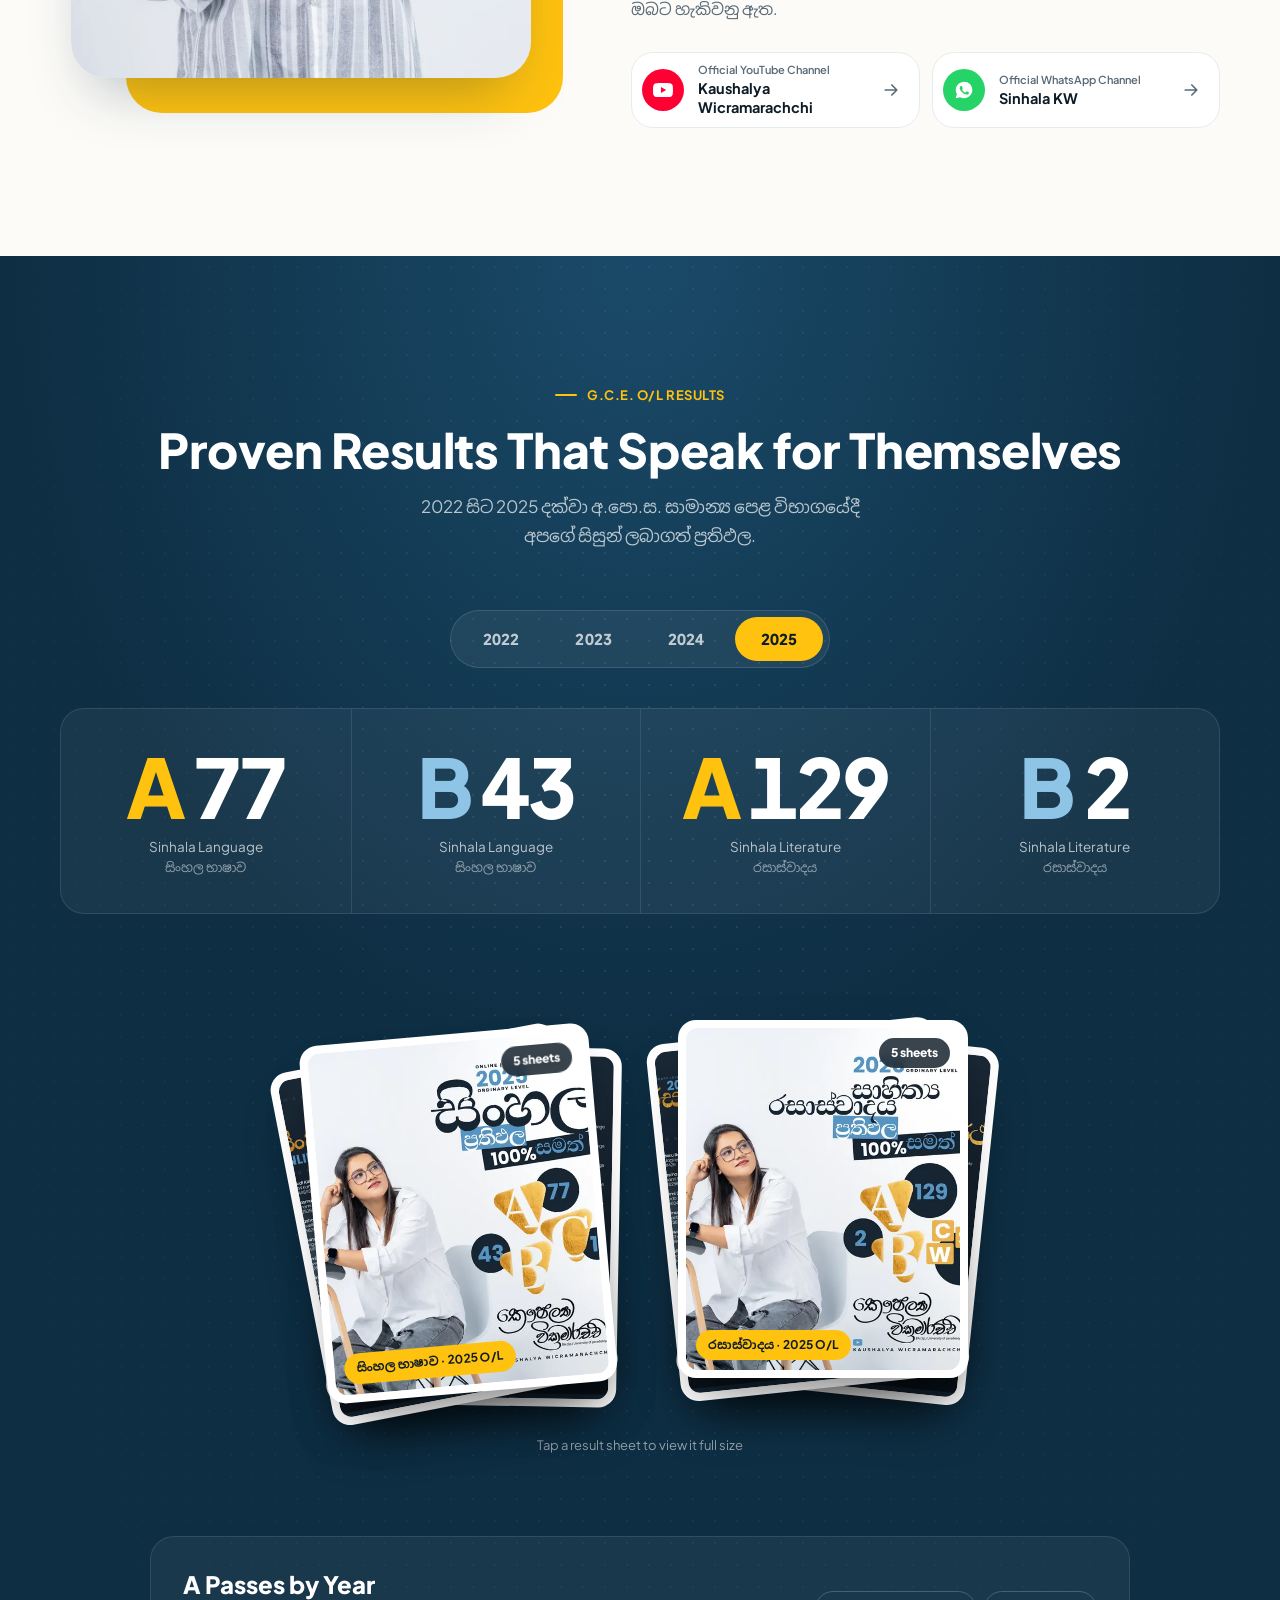
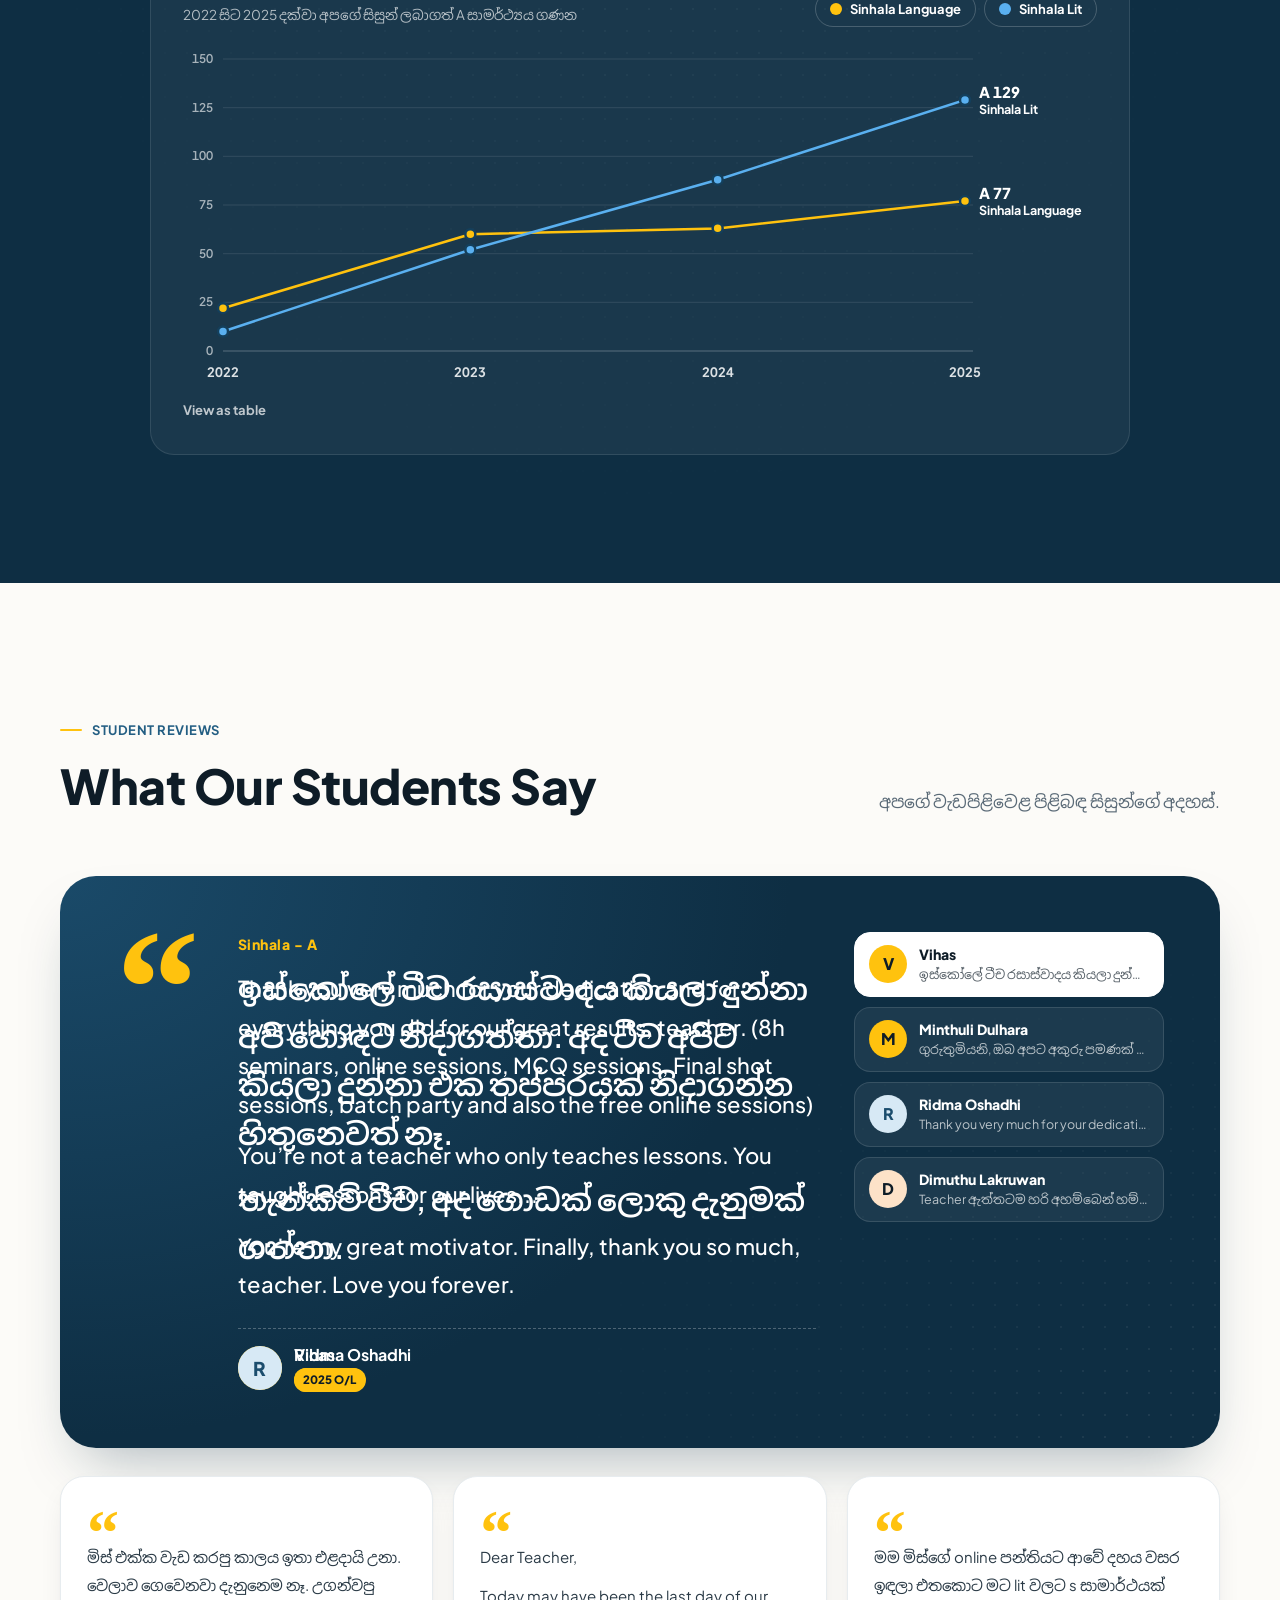
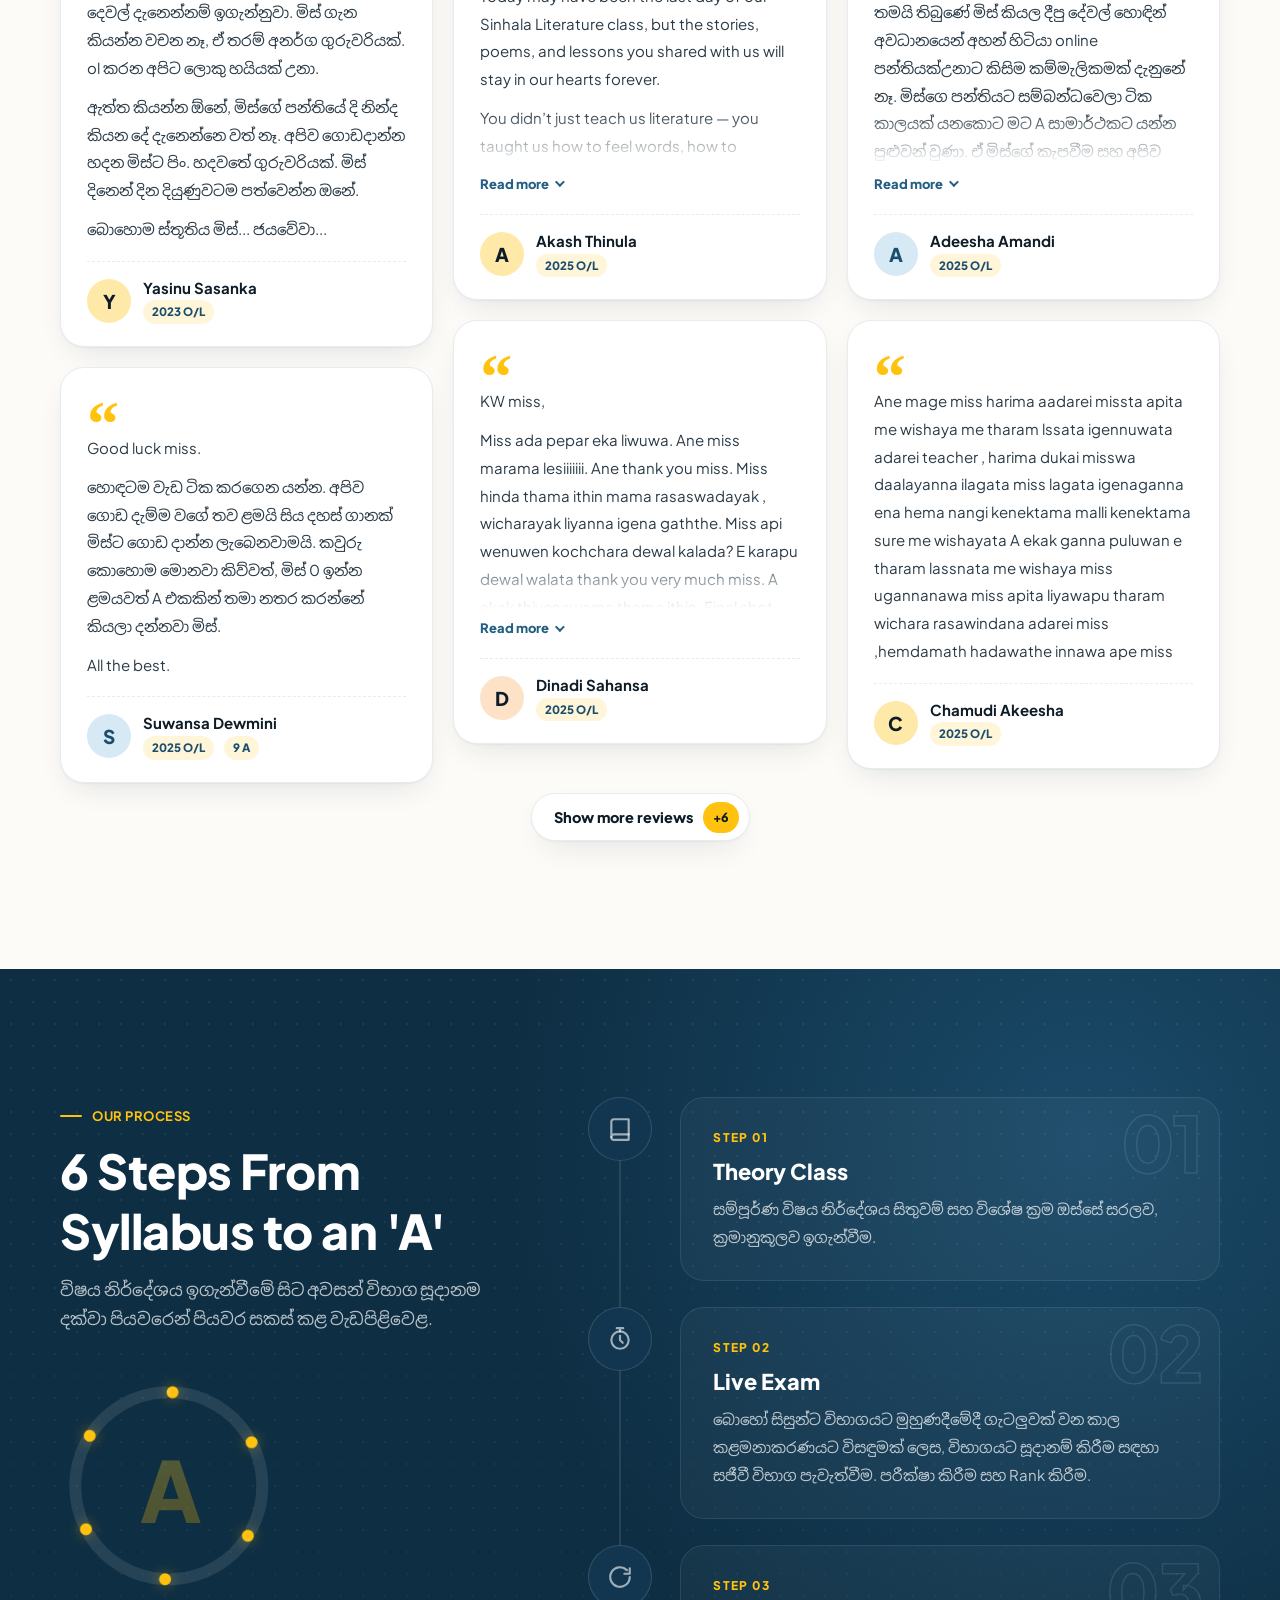
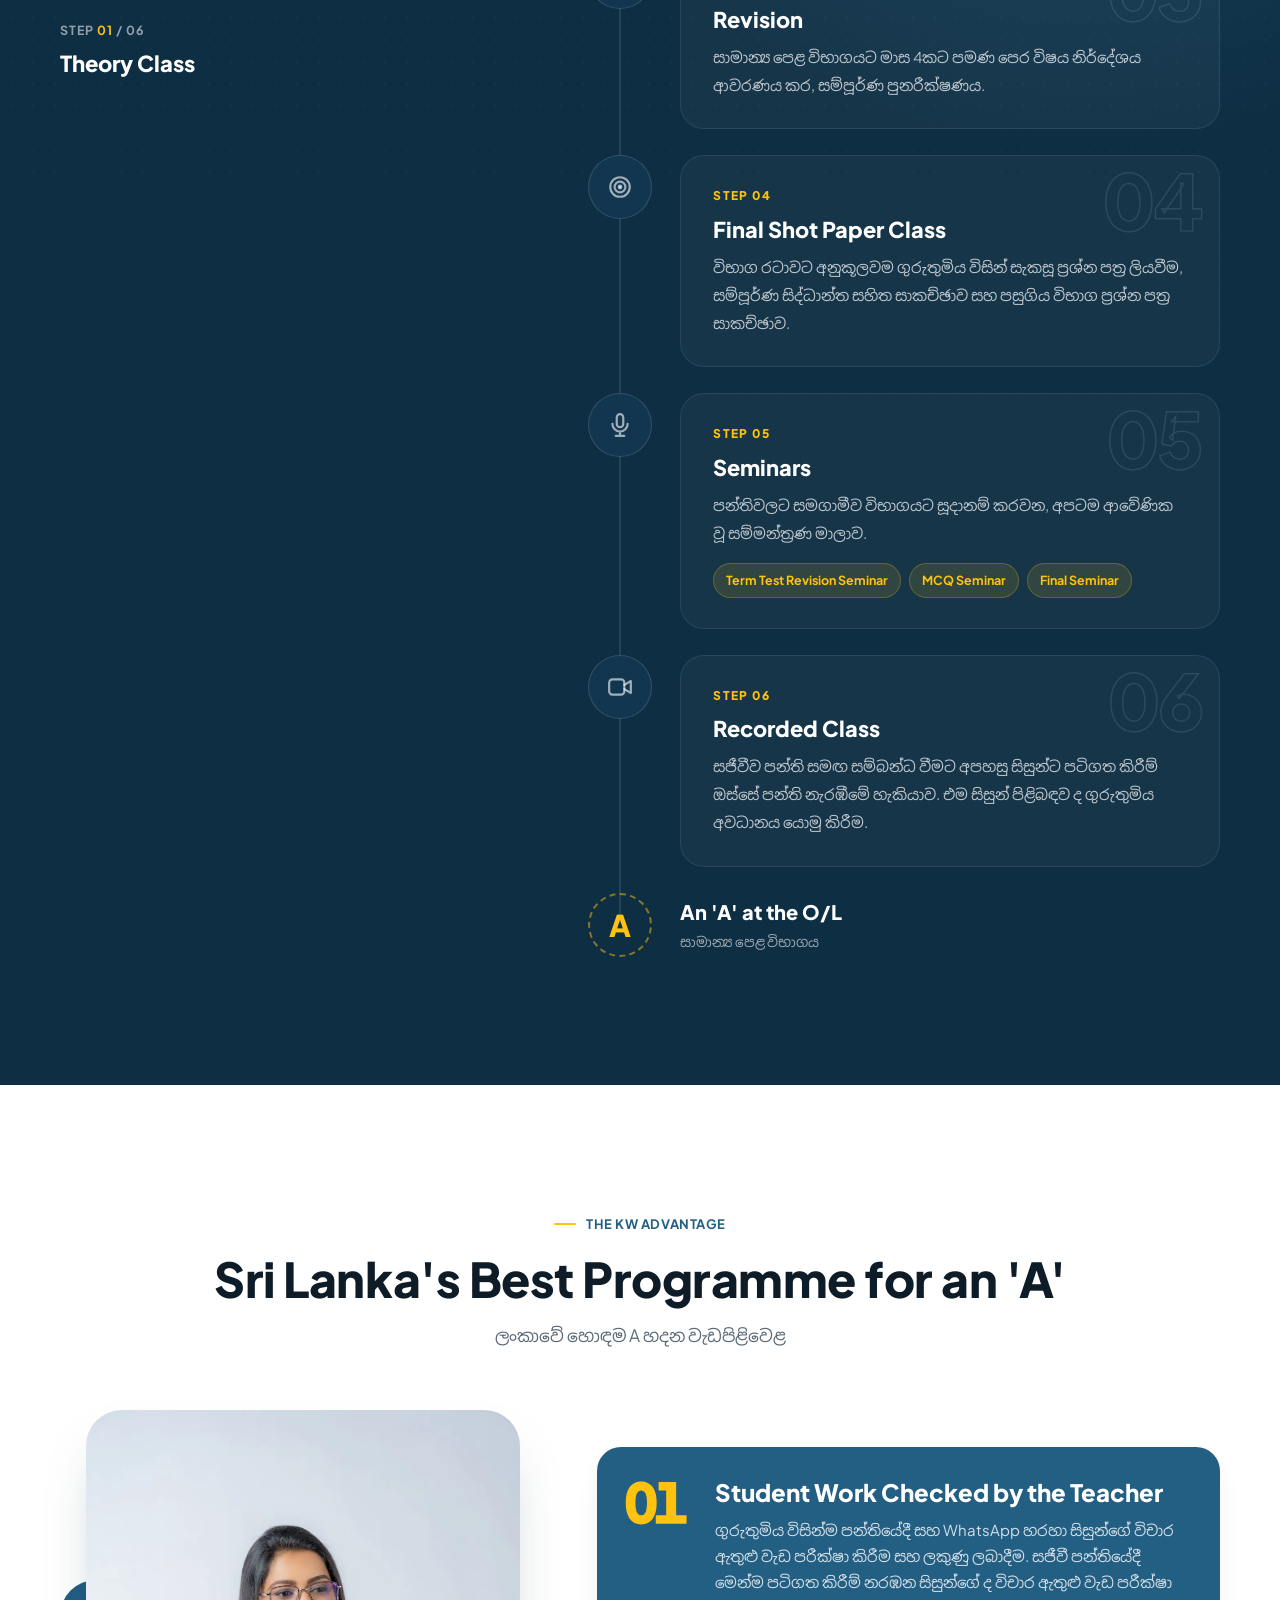
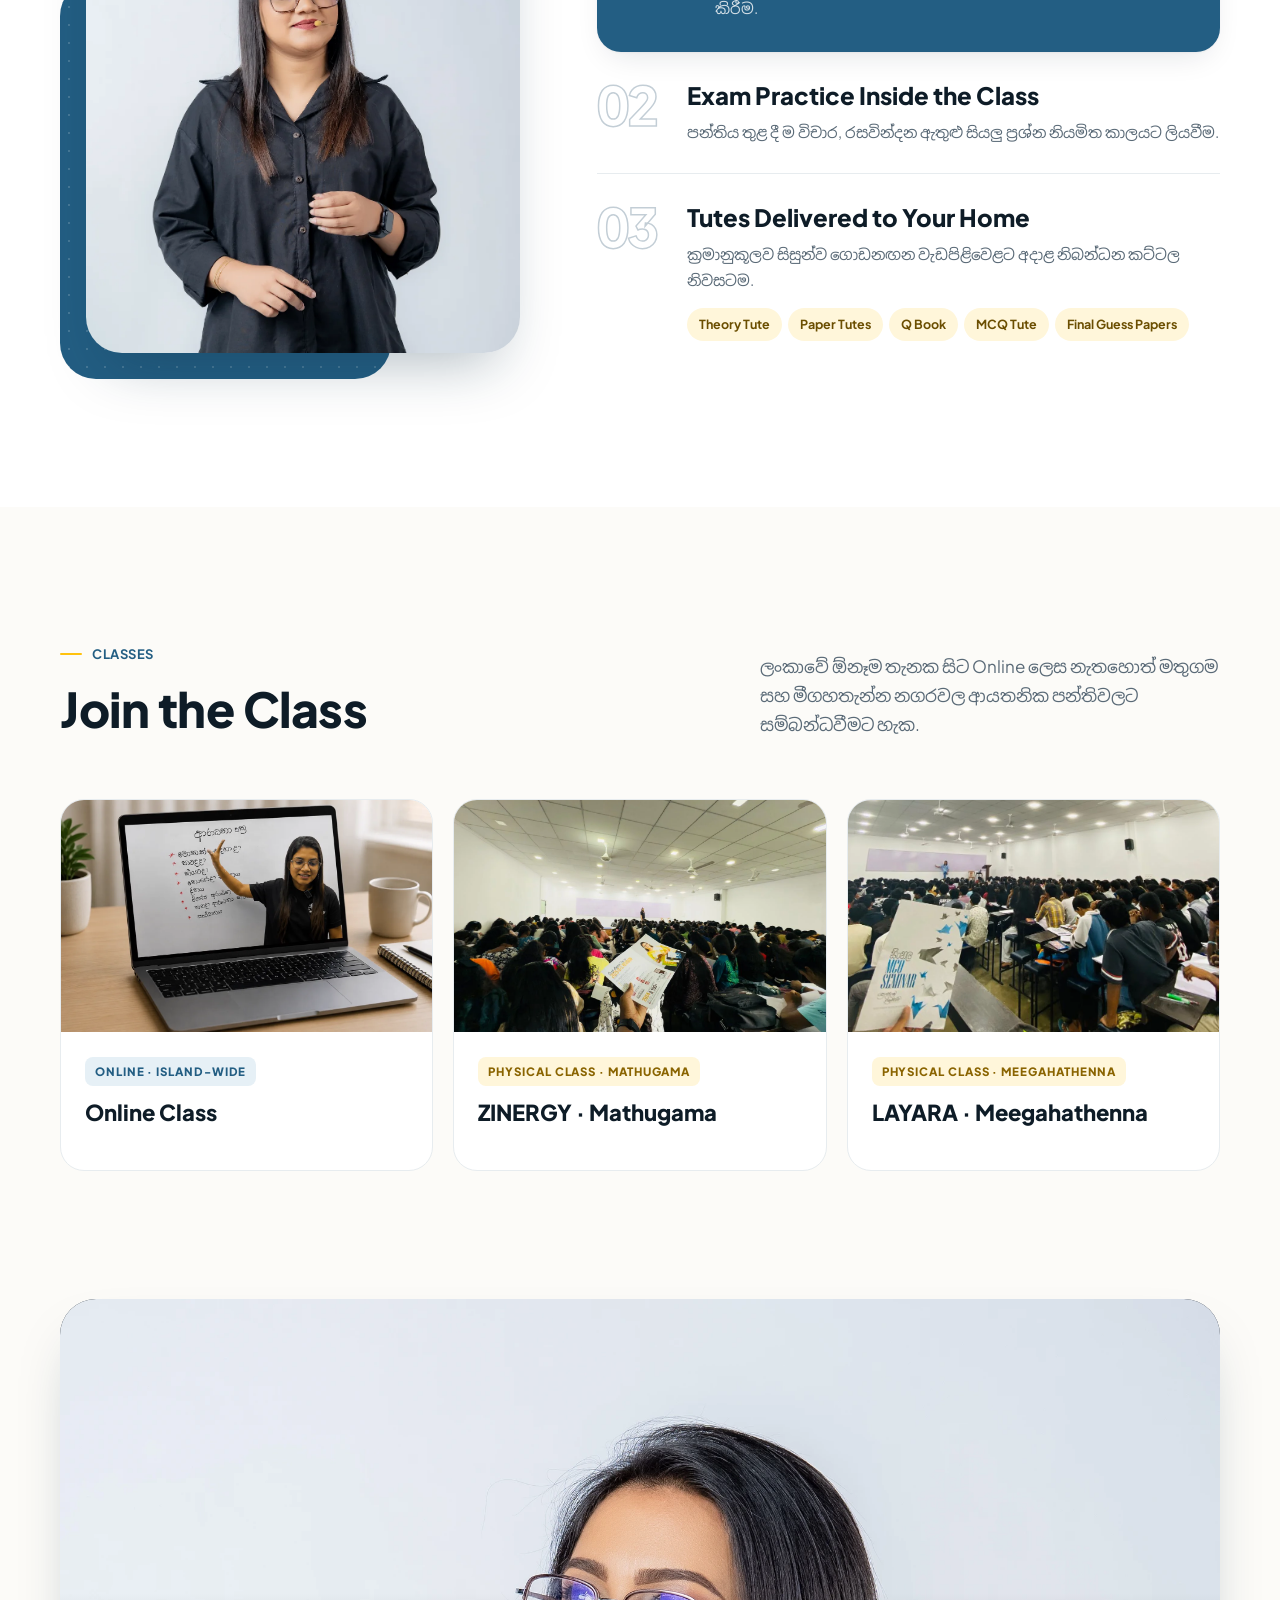
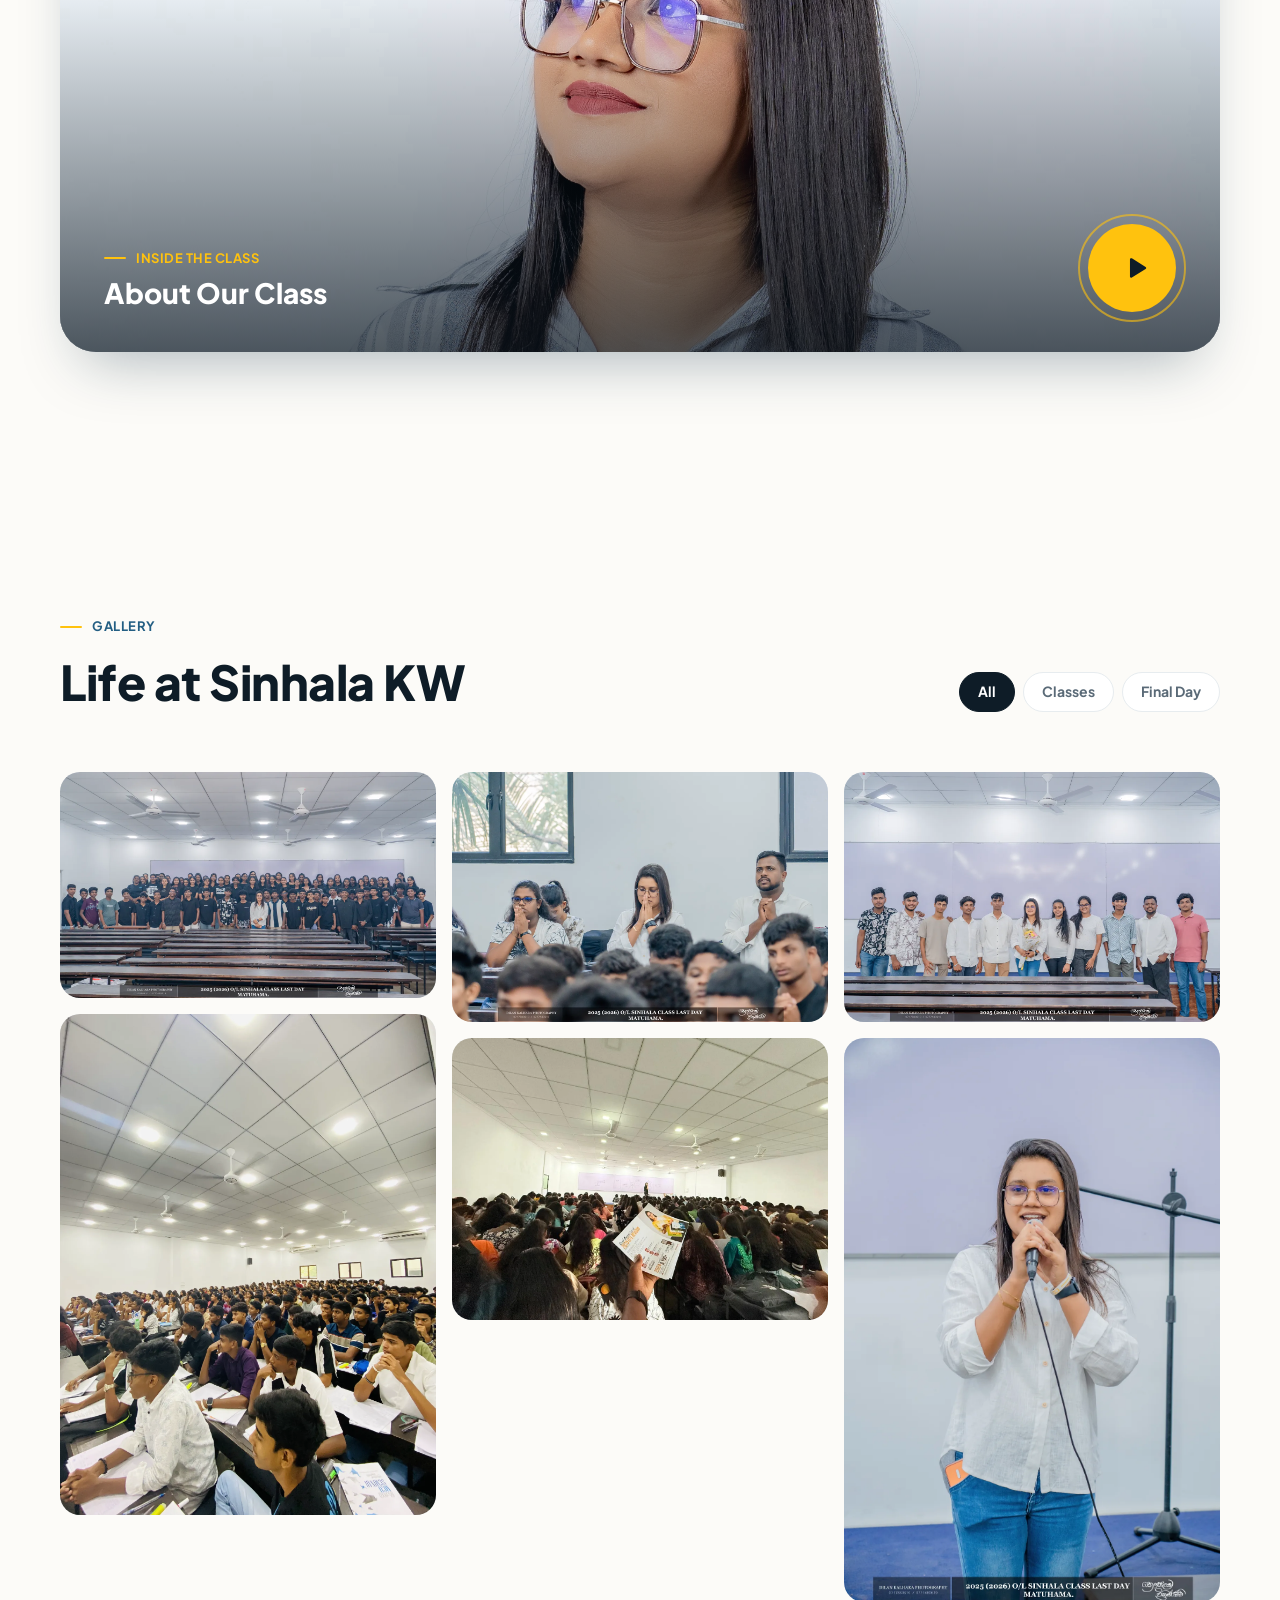
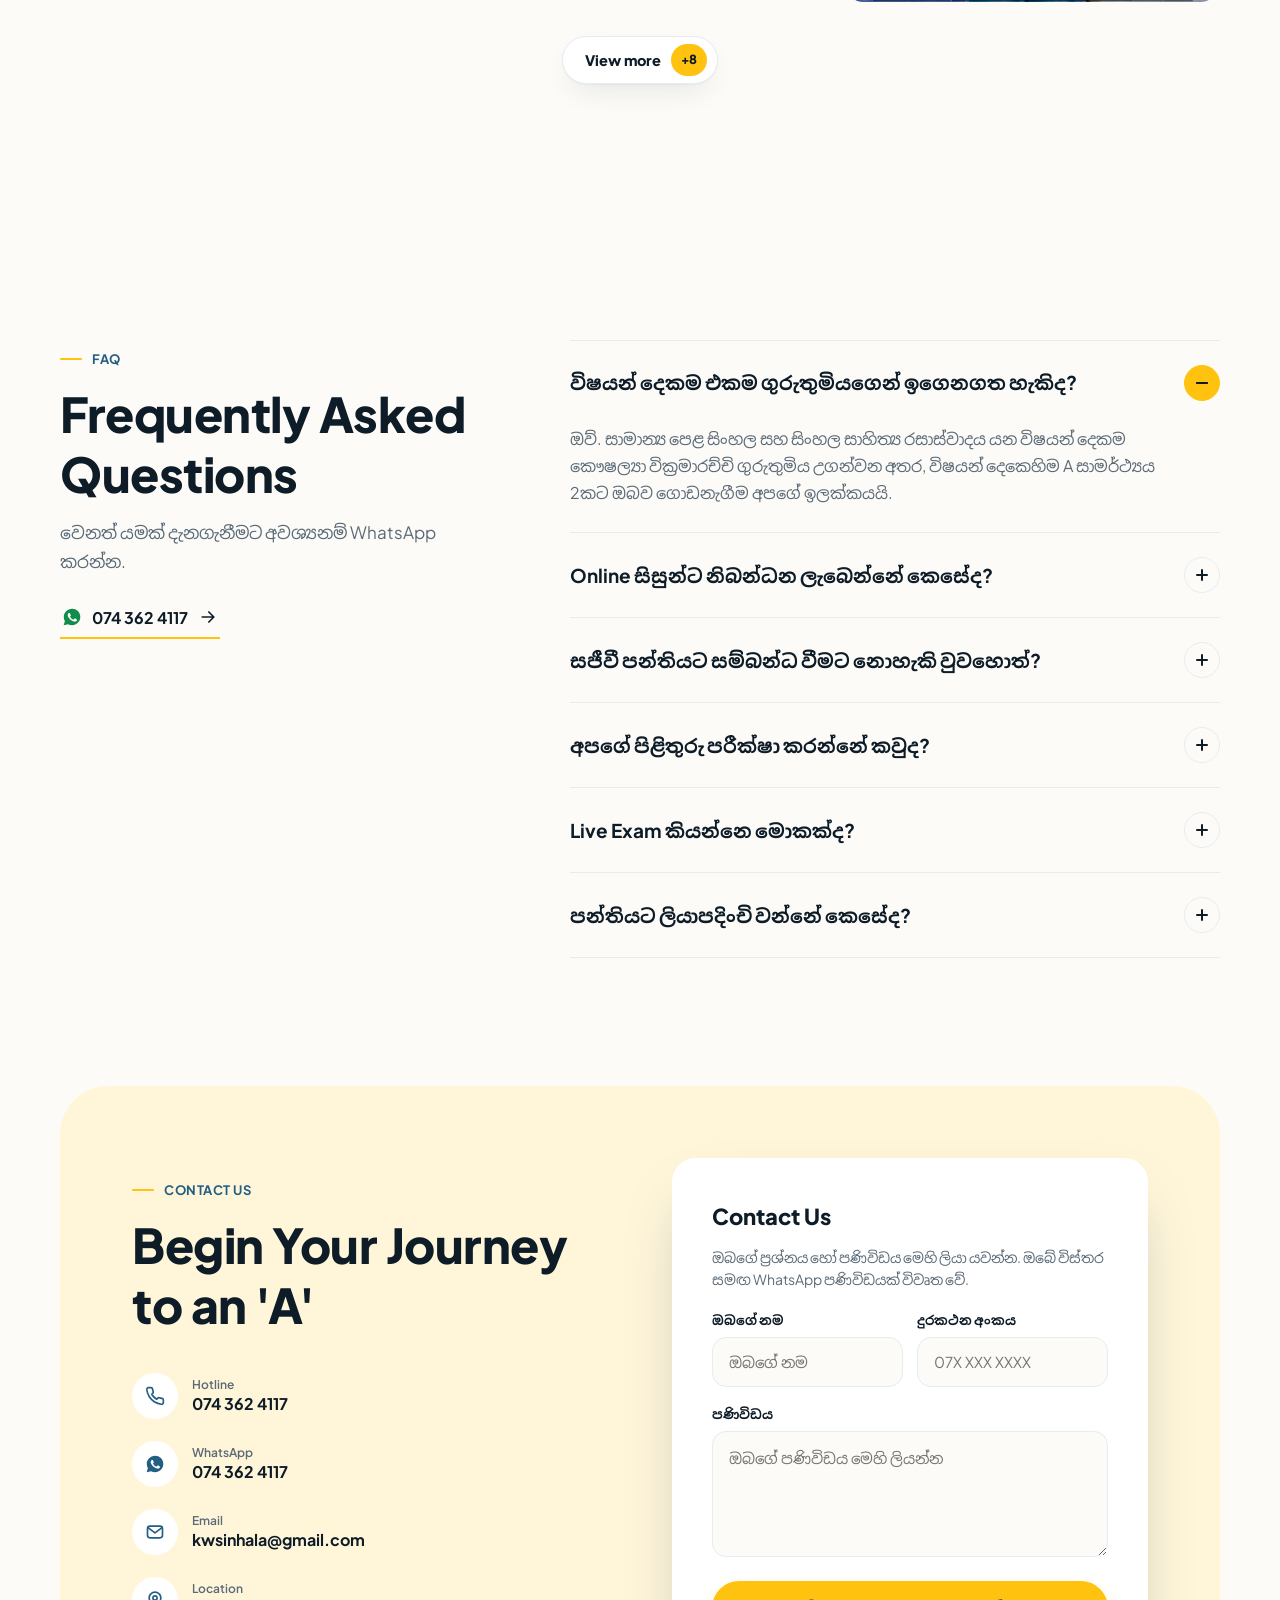
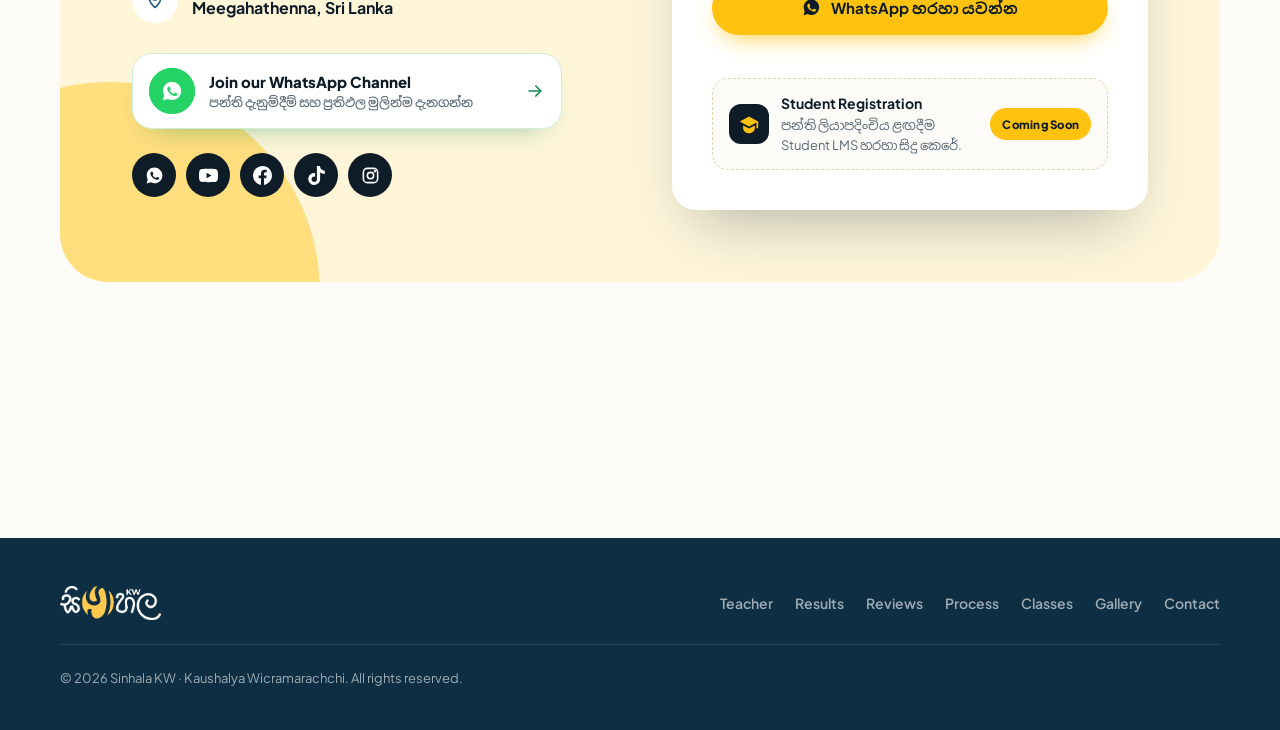
==== commit 55b5b698: "feat(site): simple loading screen, white with the logo and a loading line" ====
--- a/index.html
+++ b/index.html
@@ -83,20 +83,15 @@
   <link rel="preconnect" href="https://fonts.gstatic.com" crossorigin>
   <link href="https://fonts.googleapis.com/css2?family=Noto+Sans+Sinhala:wght@400;500;600;700;800;900&family=Plus+Jakarta+Sans:wght@400;500;600;700;800&display=swap" rel="stylesheet">
   <link rel="preload" as="image" href="assets/optimized/teacher/hero_split_lang.webp" imagesrcset="assets/optimized/teacher/hero_split_lang_540.webp 540w, assets/optimized/teacher/hero_split_lang.webp 829w" imagesizes="(max-width: 1080px) 62vw, 30vw">
-  <link rel="stylesheet" href="css/styles.css?v=ee568e3ab3">
+  <link rel="stylesheet" href="css/styles.css?v=64b5fbd002">
   <script>document.documentElement.classList.add('js', 'is-loading');</script>
 </head>
 <body class="hero-v2">
 
-  <!-- Loading screen: the hero's split (Language | Literature) opens like curtains once the page is ready -->
+  <!-- Loading screen: the logo with a loading line, fades out once the page is ready -->
   <div class="preloader" id="preloader" aria-hidden="true">
-    <div class="pl-half pl-l"></div>
-    <div class="pl-half pl-r"></div>
-    <span class="pl-seam"></span>
-    <div class="pl-center">
-      <span class="pl-knot"><img src="assets/logos/tight_logo_icon_b.png" alt="" width="46" height="46"></span>
-      <span class="pl-bar"><i></i></span>
-    </div>
+    <img class="pl-logo" src="assets/logos/logo_loader.png" alt="" width="560" height="188">
+    <span class="pl-bar"><i></i></span>
   </div>
 
   <!-- Icon sprite -->
@@ -596,9 +591,9 @@
             <figcaption class="t-author"><span class="t-avatar c2" aria-hidden="true">M</span><span class="t-who"><span class="t-name">Manthuli · Kandy</span><span class="t-meta"><span class="t-year">2023 O/L</span></span></span></figcaption>
           </figure>
           <figure class="t-card reveal is-more">
-            <blockquote class="t-body" lang="en"><p>Teacher karana dewal kawadawath weradi kiyanna be teacher mokada api teacher gena hodata dannawa. e wagema api wenuwe mahansi wechchi vidiha thama apita mathak wenawa.Teacherge mn class awe 10 anthima ware e enakotath mata vichararayak hriyata liyanna therenne ne.teacherge class ewilla 11 palaweni waredi mage wedima lakunu thibbe sinhala walata (85%). Sinhala mata be kiyala idala anthima mage asama vishaya sinhala una.teacher api wenuwen karapu siyallama poddakwath ahaka giye ne.MCQ walatai , wiyakrana paper ekatai, vichara paper ekatai lakunu ganna vidiha hodatama kiyala dunna.teacher dunna hema paper ekakma,hema seminar ekakkatama awa.poddakwath kammeli hithenne nethi wennam mis kiyala dunna.den inna nangila mallilatath apita wagema hodata ugannanawa kiyala api danno.. e hinda misge class ena mis kiyana weda tika hariyatama karana kenekta kawadawathma A ekak beri wenne ne.</p></blockquote>
-            <button class="t-more" type="button" aria-expanded="false"><span>Read more</span></button>
-            <figcaption class="t-author"><span class="t-avatar c2" aria-hidden="true">S</span><span class="t-who"><span class="t-name">Student Review</span><span class="t-meta"><span class="t-year">2025 O/L</span></span></span></figcaption>
+            <blockquote class="t-body" lang="en"><p class="t-grade">Sinhala - A · Sinhala Literature - A</p><p>Teacher karana dewal kawadawath weradi kiyanna be teacher mokada api teacher gena hodata dannawa. e wagema api wenuwe mahansi wechchi vidiha thama apita mathak wenawa.Teacherge mn class awe 10 anthima ware e enakotath mata vichararayak hriyata liyanna therenne ne.teacherge class ewilla 11 palaweni waredi mage wedima lakunu thibbe sinhala walata (85%). Sinhala mata be kiyala idala anthima mage asama vishaya sinhala una.teacher api wenuwen karapu siyallama poddakwath ahaka giye ne.MCQ walatai , wiyakrana paper ekatai, vichara paper ekatai lakunu ganna vidiha hodatama kiyala dunna.teacher dunna hema paper ekakma,hema seminar ekakkatama awa.poddakwath kammeli hithenne nethi wennam mis kiyala dunna.den inna nangila mallilatath apita wagema hodata ugannanawa kiyala api danno.. e hinda misge class ena mis kiyana weda tika hariyatama karana kenekta kawadawathma A ekak beri wenne ne.</p><p>Thank you teacher api wenuwen karapu hemadetama....</p><p>All the best teacher</p></blockquote>
+            <button class="t-more" type="button" aria-expanded="false"><span>Read more</span></button>
+            <figcaption class="t-author"><span class="t-avatar c2" aria-hidden="true">N</span><span class="t-who"><span class="t-name">P.V. Nethulima Sasiki</span><span class="t-meta"><span class="t-year">2025 O/L</span></span></span></figcaption>
           </figure>
         </div>
         <div class="t-showmore-wrap">
--- a/css/styles.css
+++ b/css/styles.css
@@ -1950,86 +1950,30 @@
 @media (max-width: 640px) { .wa-fab { right: 14px; bottom: calc(70px + env(safe-area-inset-bottom)); width: 48px; height: 48px; } .wa-fab .ic { width: 24px; height: 24px; } }
 
 
-/* =========================================================
-   LOADING SCREEN
-   Cream (Language) | navy (Literature) halves with the gold seam and the emblem,
-   like the hero; when the page is ready the halves slide apart.
+.t-card .t-grade { color: var(--navy) !important; }
+
+/* =========================================================
+   LOADING SCREEN: white, the whole logo, a thin loading line.
    Only shown when JS runs (the .js class is set in <head>).
    ========================================================= */
 .preloader { display: none; }
-.js .preloader { display: block; position: fixed; inset: 0; z-index: 9999; overflow: hidden; }
-.pl-half {
-  position: absolute; top: 0; bottom: 0; width: 50.5%;
-  transition: transform .95s cubic-bezier(.7, 0, .2, 1);
-}
-.pl-l {
-  left: 0;
-  background:
-    linear-gradient(90deg, transparent 47px, rgba(229, 72, 77, .32) 47px 49px, transparent 49px),
-    repeating-linear-gradient(180deg, transparent 0 39px, rgba(35, 94, 131, .1) 39px 40px),
-    linear-gradient(180deg, #FFF6DA, #FFEDB8);
-}
-.pl-r {
-  right: 0;
-  background:
-    radial-gradient(rgba(255, 255, 255, .55) 1px, transparent 1.6px) 0 0 / 53px 47px,
-    radial-gradient(80% 70% at 30% 30%, #1F5479, #0E2E43 60%, #0B2A3E);
-}
-.pl-seam {
-  position: absolute; left: 50%; top: 0; bottom: 0; width: 2px; margin-left: -1px;
-  background: linear-gradient(180deg, transparent, #FFC20E 30%, #FFC20E 70%, transparent);
-  box-shadow: 0 0 16px rgba(255, 194, 14, .6);
-  transform-origin: top; animation: plSeam 1s cubic-bezier(.65, 0, .35, 1) both;
-  transition: opacity .4s;
-}
-.pl-center {
-  position: absolute; left: 50%; top: 50%; transform: translate(-50%, -50%);
-  display: flex; flex-direction: column; align-items: center; gap: 22px;
-  transition: opacity .35s ease, transform .5s var(--ease);
-}
-.pl-knot {
-  width: 84px; height: 84px; border-radius: 50%;
-  display: grid; place-items: center; background: #fff;
-  box-shadow: 0 0 0 6px rgba(255, 194, 14, .32), 0 24px 50px -18px rgba(14, 28, 39, .55);
-  animation: plKnot 1.8s ease-in-out infinite;
-}
-.pl-knot img { width: 46px; height: 46px; }
-.pl-bar {
-  width: 120px; height: 4px; border-radius: 4px; overflow: hidden;
-  background: rgba(255, 255, 255, .55); box-shadow: 0 0 0 1px rgba(14, 46, 67, .12);
-}
+.js .preloader {
+  position: fixed; inset: 0; z-index: 9999;
+  display: flex; flex-direction: column; align-items: center; justify-content: center; gap: 28px;
+  background: #fff;
+  transition: opacity .5s ease, visibility 0s .5s;
+}
+.pl-logo { width: min(260px, 62vw); height: auto; }
+.pl-bar { width: min(180px, 46vw); height: 3px; border-radius: 3px; overflow: hidden; background: #EEF1F4; }
 .pl-bar i {
-  display: block; height: 100%; border-radius: inherit; background: #FFC20E;
+  display: block; height: 100%; border-radius: inherit; background: var(--yellow);
   transform: scaleX(0); transform-origin: left;
   animation: plLoad 2.6s cubic-bezier(.2, .7, .3, 1) forwards;
 }
-@keyframes plSeam { from { transform: scaleY(0); } to { transform: scaleY(1); } }
-@keyframes plKnot { 0%, 100% { box-shadow: 0 0 0 6px rgba(255, 194, 14, .32), 0 24px 50px -18px rgba(14, 28, 39, .55); } 50% { box-shadow: 0 0 0 12px rgba(255, 194, 14, .14), 0 24px 50px -18px rgba(14, 28, 39, .55); } }
-@keyframes plLoad { to { transform: scaleX(.88); } }
-
-/* ready: fill the bar, then open the curtains */
-.preloader.is-done { pointer-events: none; }
-.preloader.is-done .pl-bar i { animation: none; transform: scaleX(1); transition: transform .25s ease; }
-.preloader.is-done .pl-center { opacity: 0; transform: translate(-50%, -50%) scale(.85); transition-delay: .2s; }
-.preloader.is-done .pl-seam { opacity: 0; transition-delay: .2s; }
-.preloader.is-done .pl-l { transform: translateX(-101%); transition-delay: .3s; }
-.preloader.is-done .pl-r { transform: translateX(101%); transition-delay: .3s; }
-
-/* hold the hero's entrance until the curtains open */
+@keyframes plLoad { to { transform: scaleX(.9); } }
+.preloader.is-done { opacity: 0; visibility: hidden; pointer-events: none; }
+.preloader.is-done .pl-bar i { animation: none; transform: scaleX(1); transition: transform .2s ease; }
+
+/* hold the hero's entrance until the loading screen has gone */
 .is-loading .hs-photo, .is-loading .hs-knot { animation-play-state: paused; }
 .is-loading body { overflow: hidden; }
-
-@media (max-width: 640px) {
-  .pl-knot { width: 72px; height: 72px; }
-  .pl-knot img { width: 40px; height: 40px; }
-  .pl-bar { width: 96px; }
-}
-@media (prefers-reduced-motion: reduce) {
-  .pl-half { display: none; }
-  .js .preloader { background: #FFF6DA; transition: opacity .2s; }
-  .preloader.is-done { opacity: 0; }
-}
-/* halves meet exactly at the gold seam (left overlaps by 1px so no hairline gap shows) */
-.pl-half { width: 50%; }
-.pl-l { width: calc(50% + 1px); z-index: 1; }
-.pl-seam, .pl-center { z-index: 2; }
